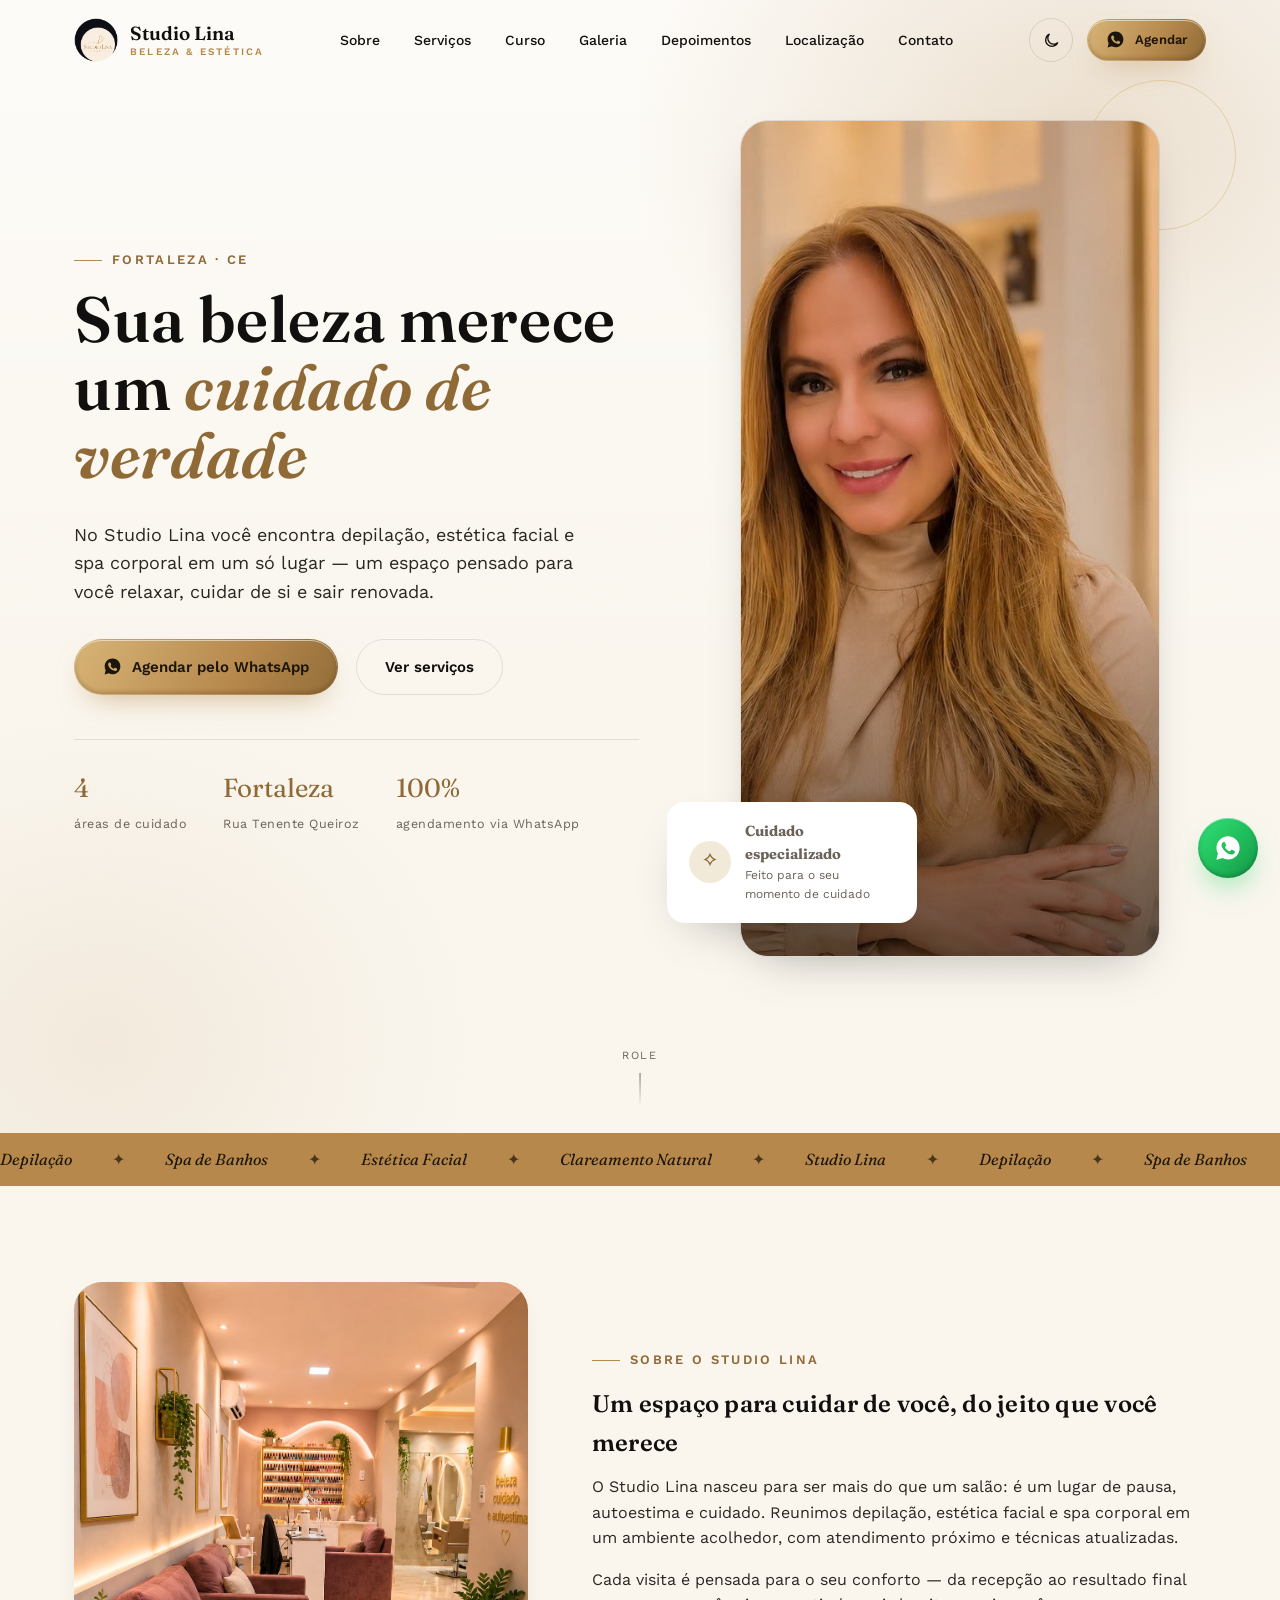
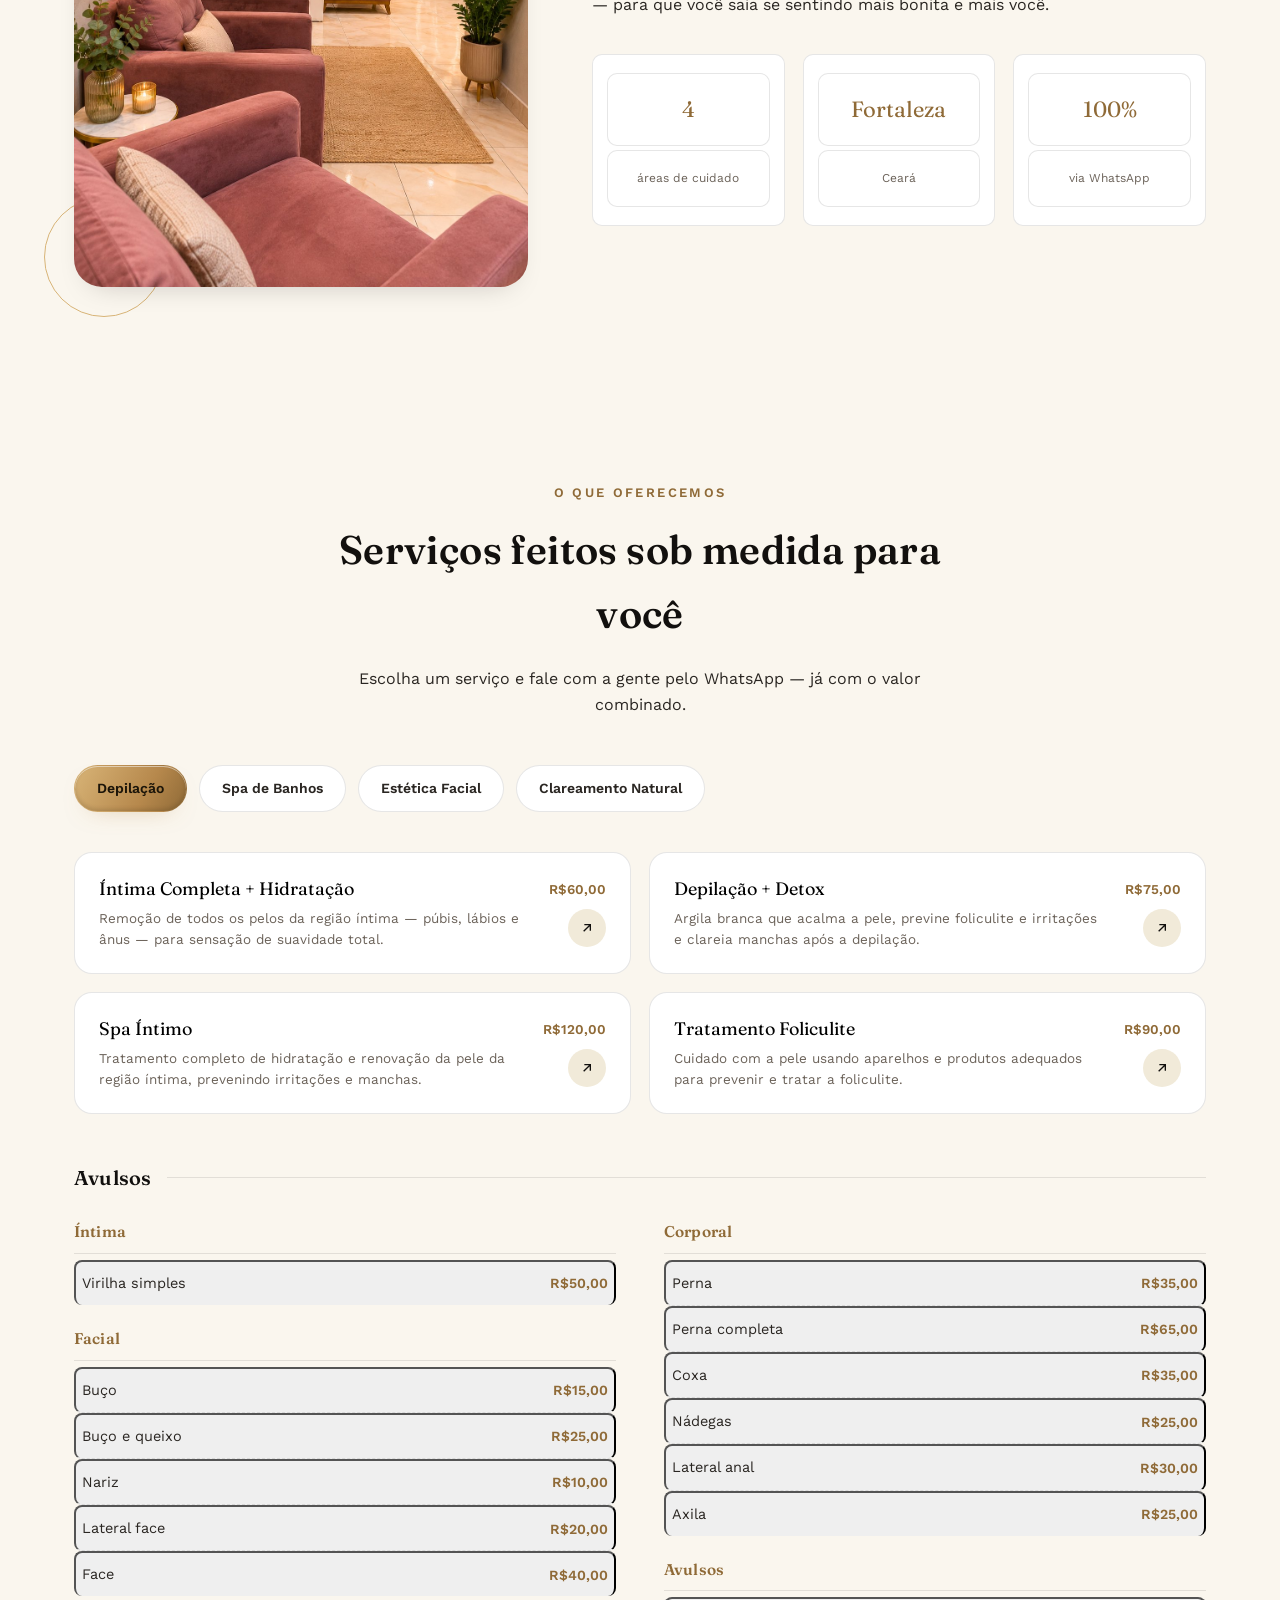
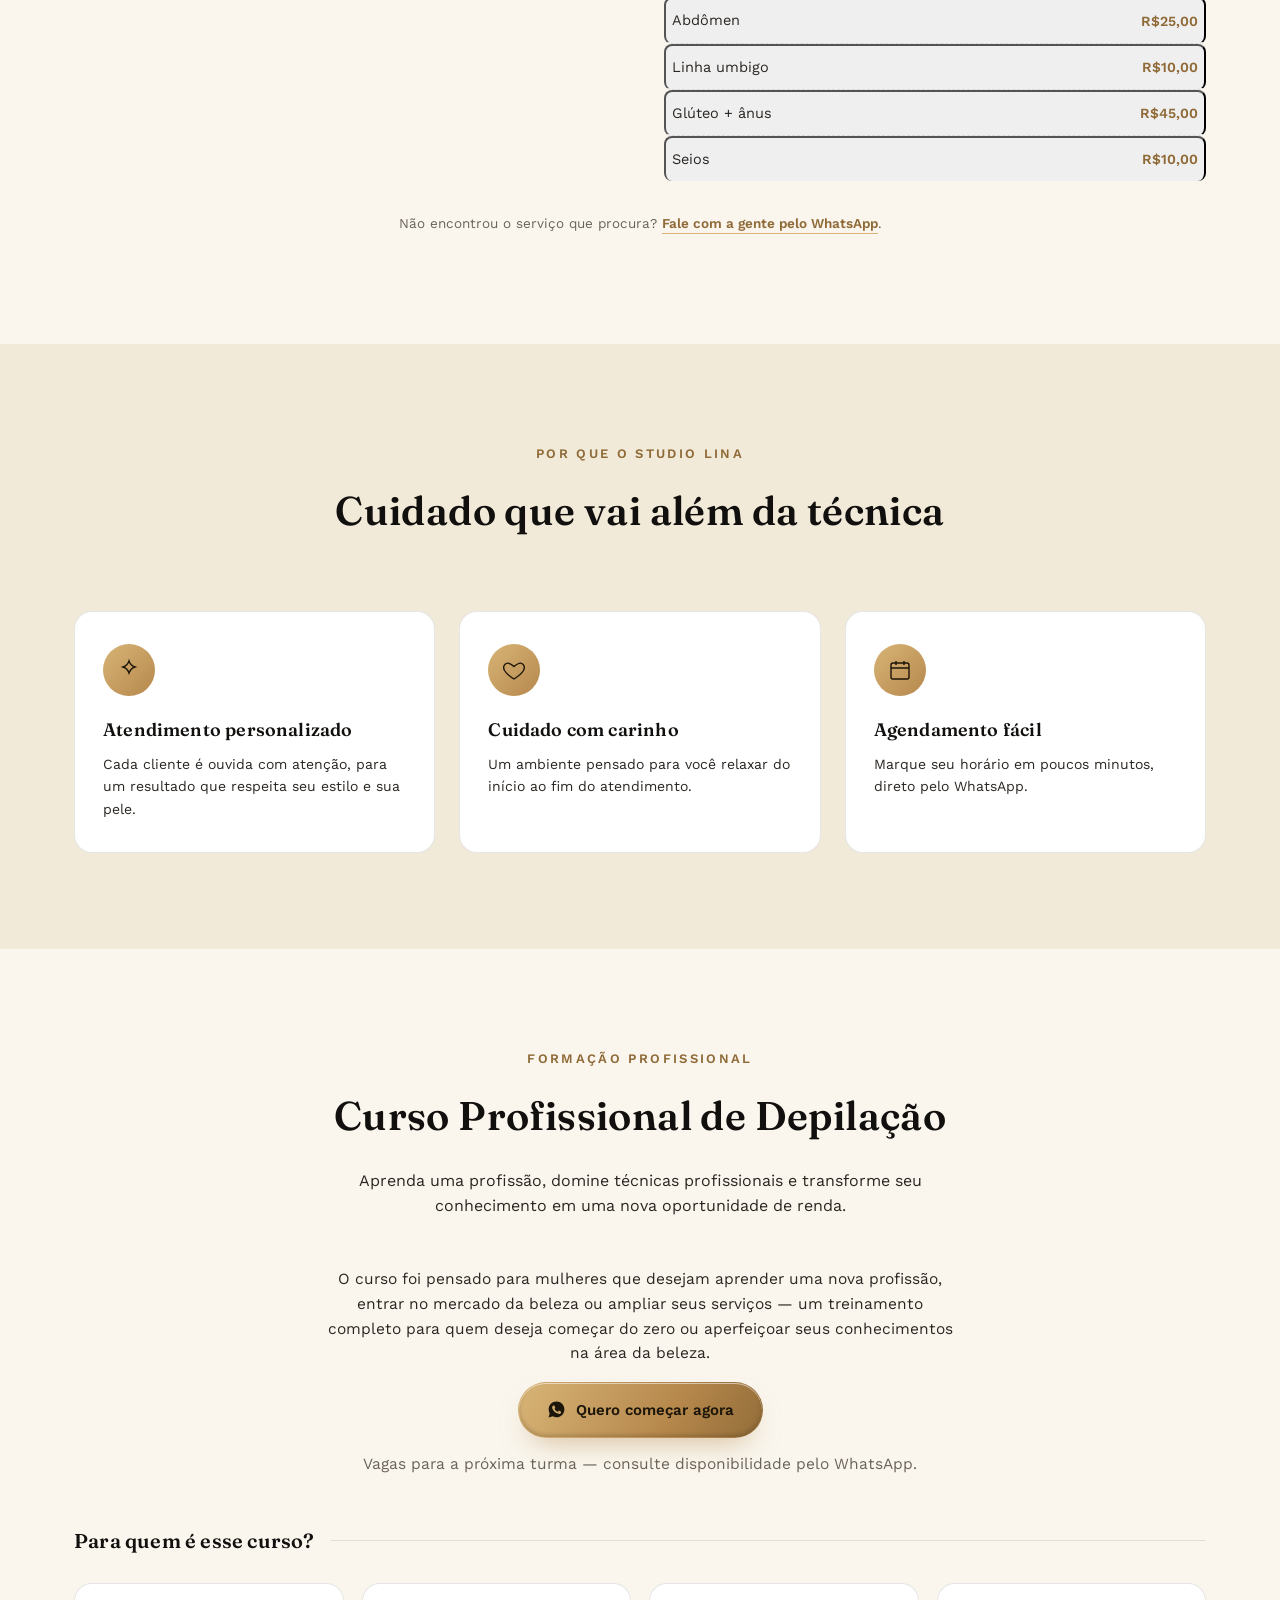
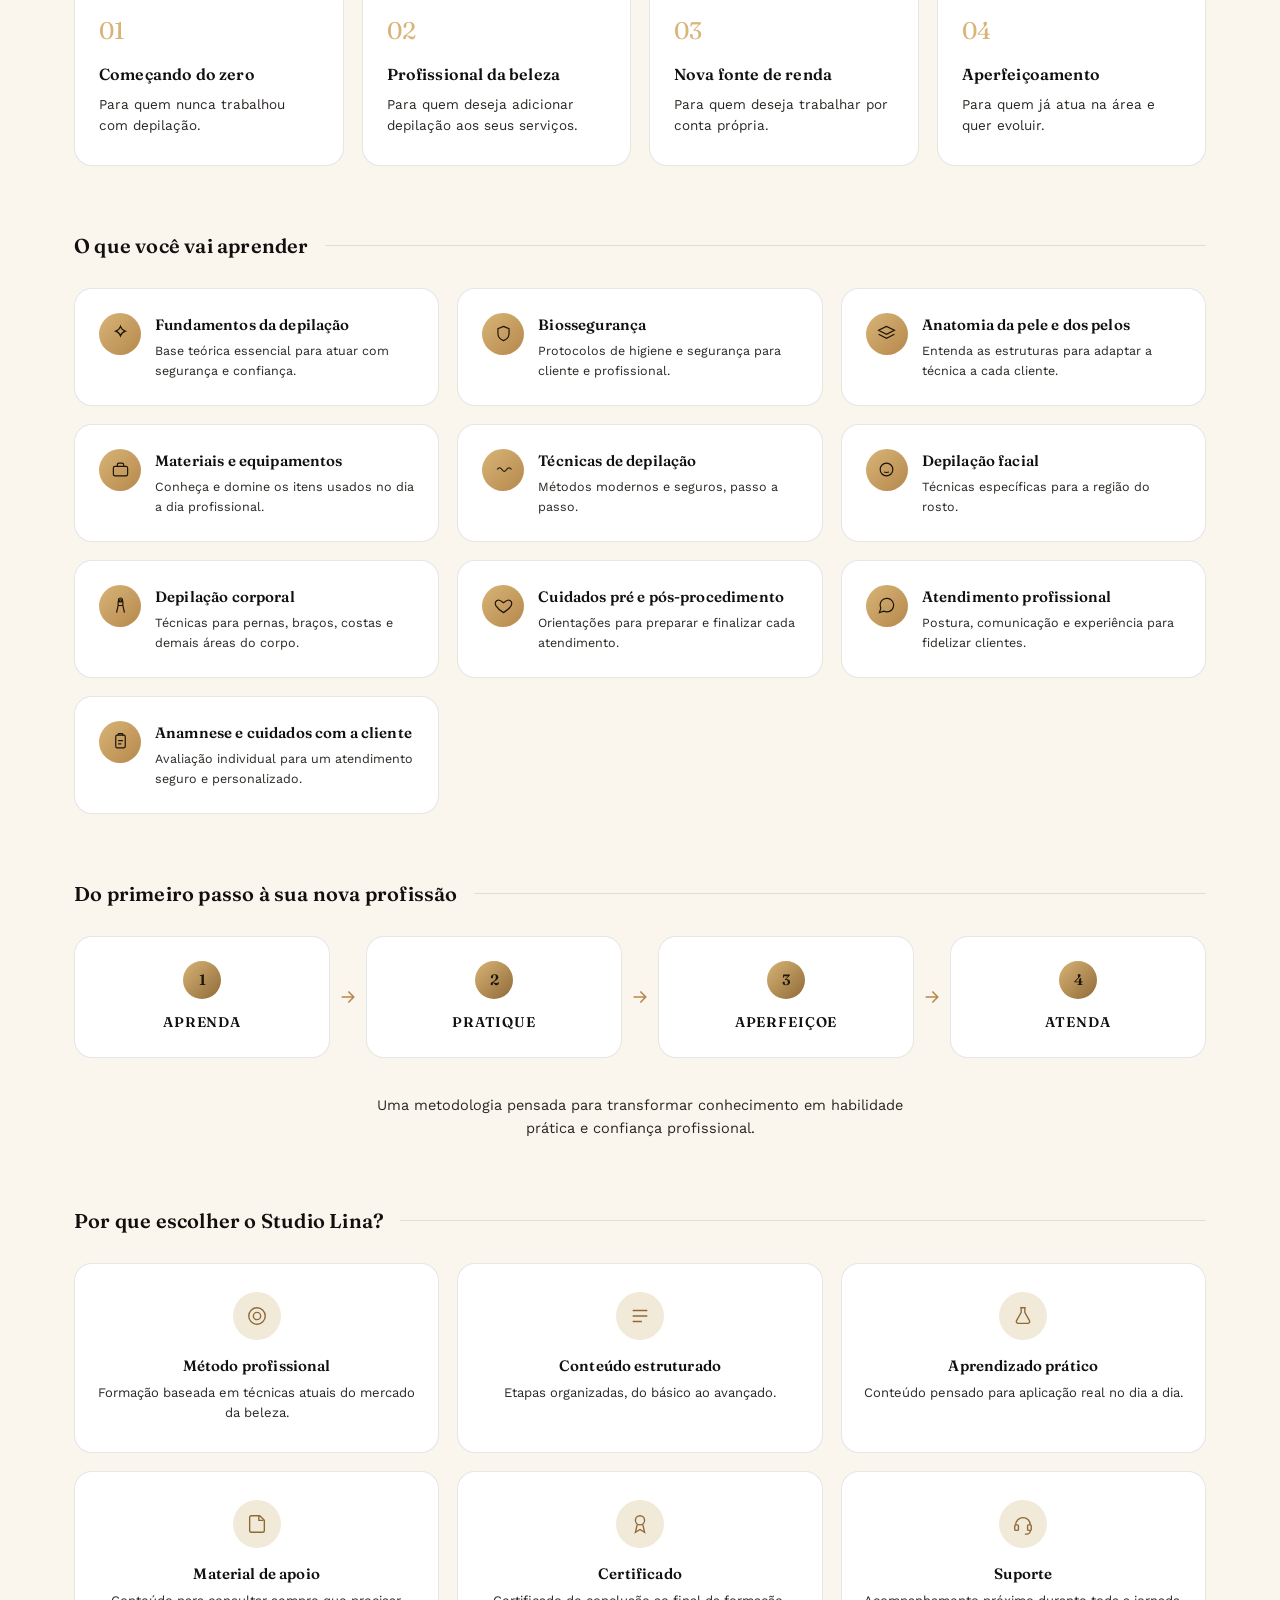
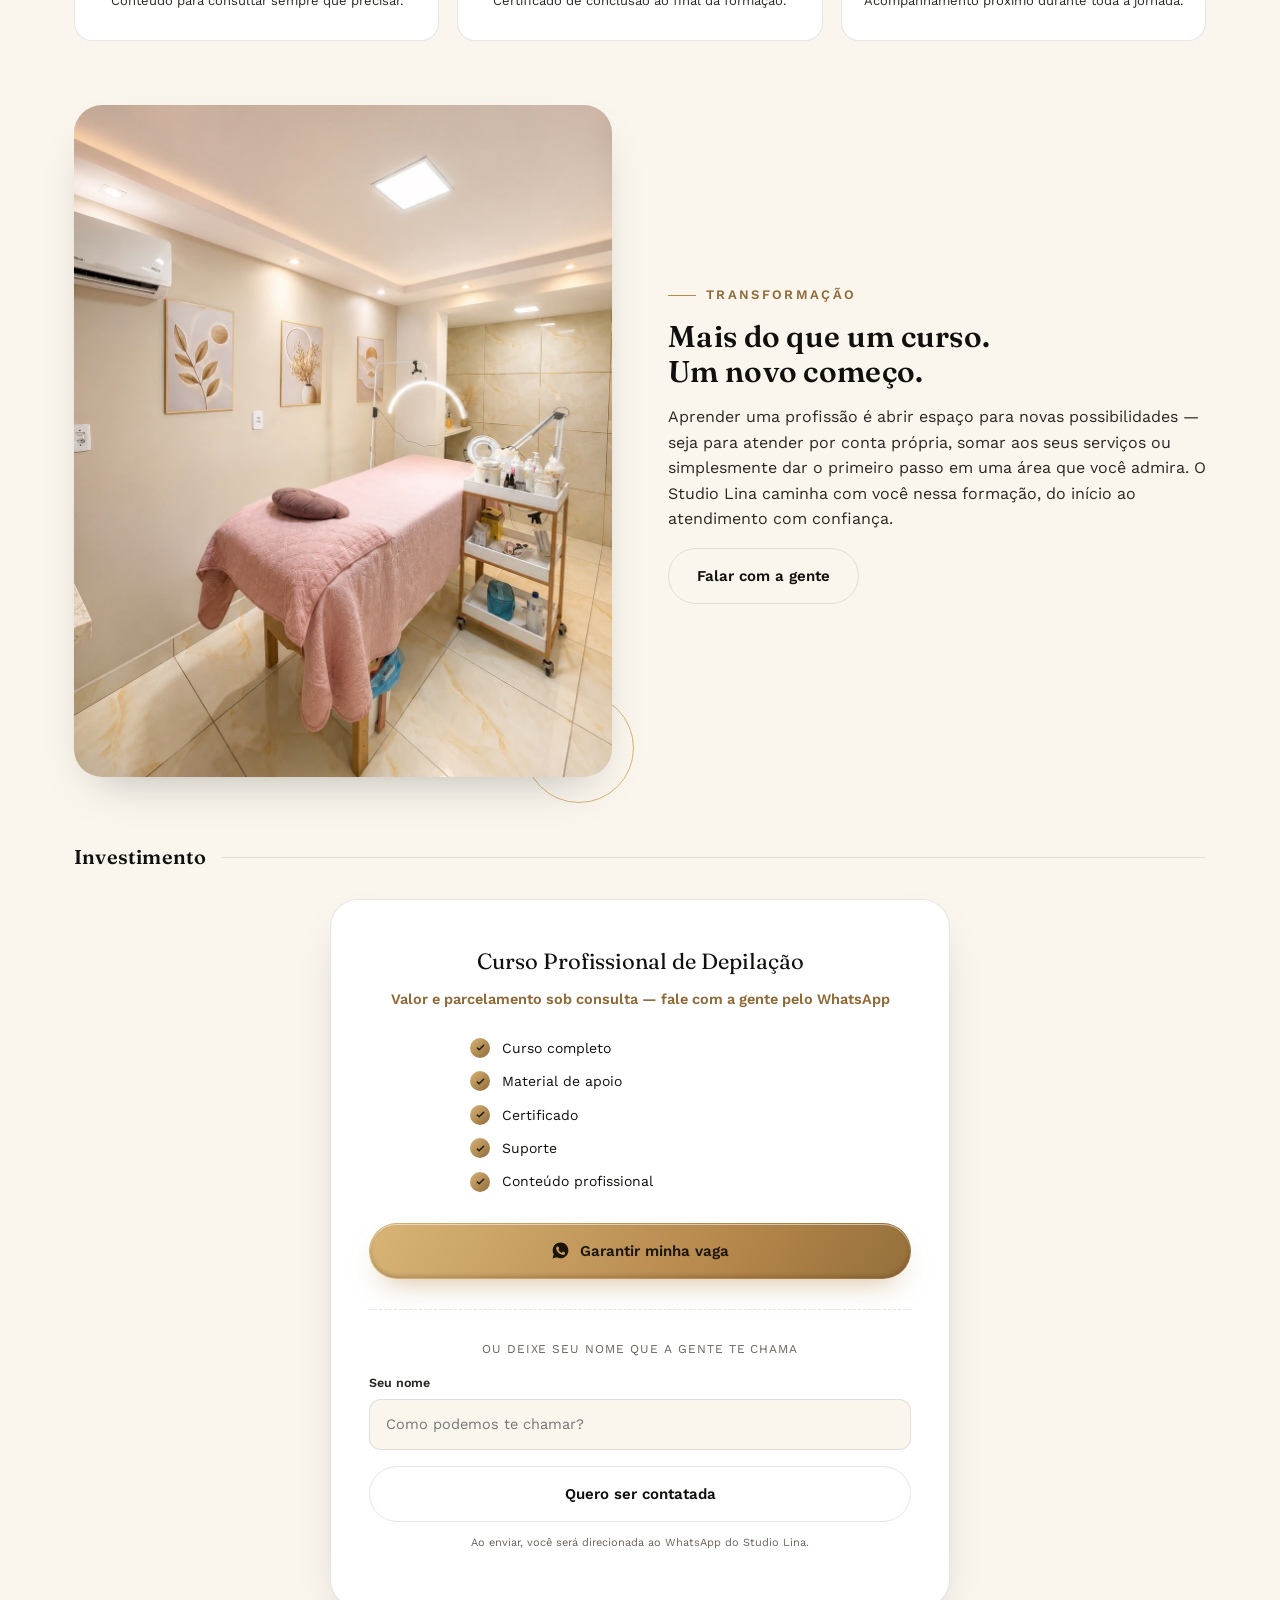
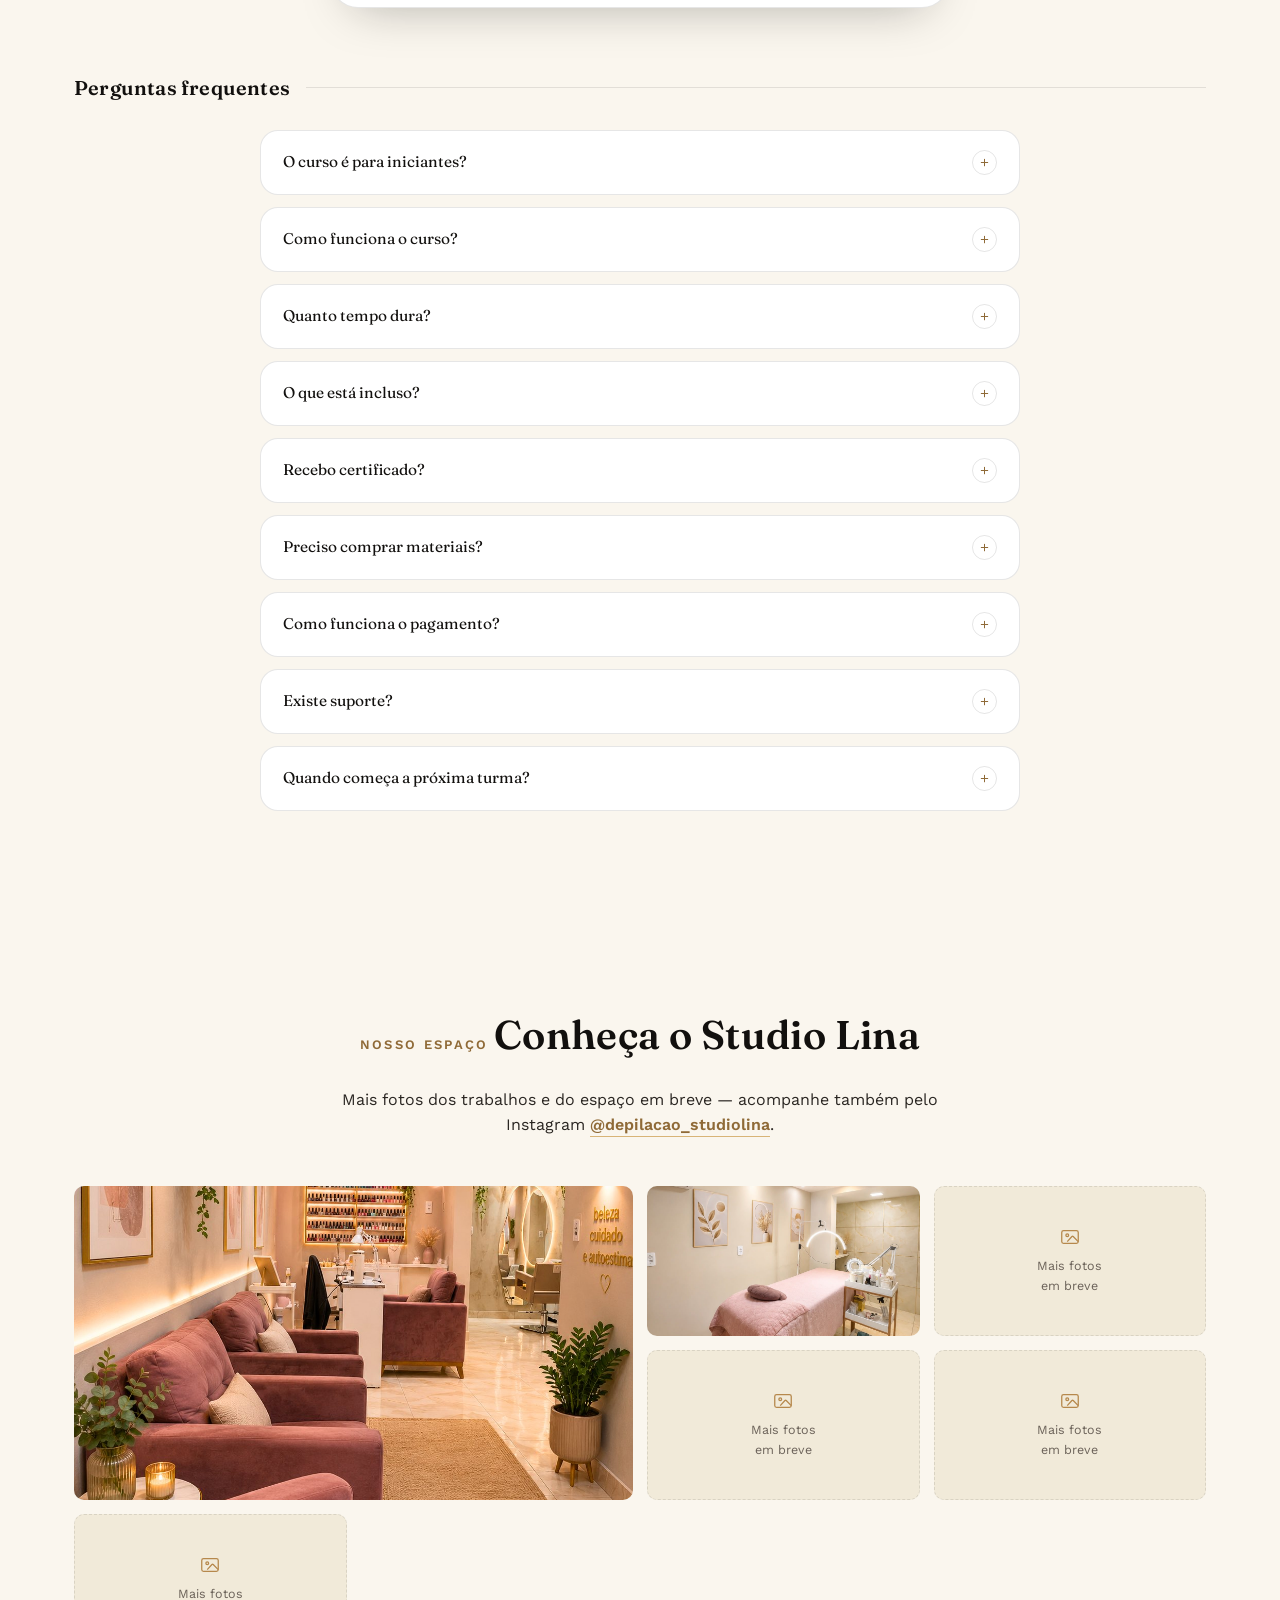
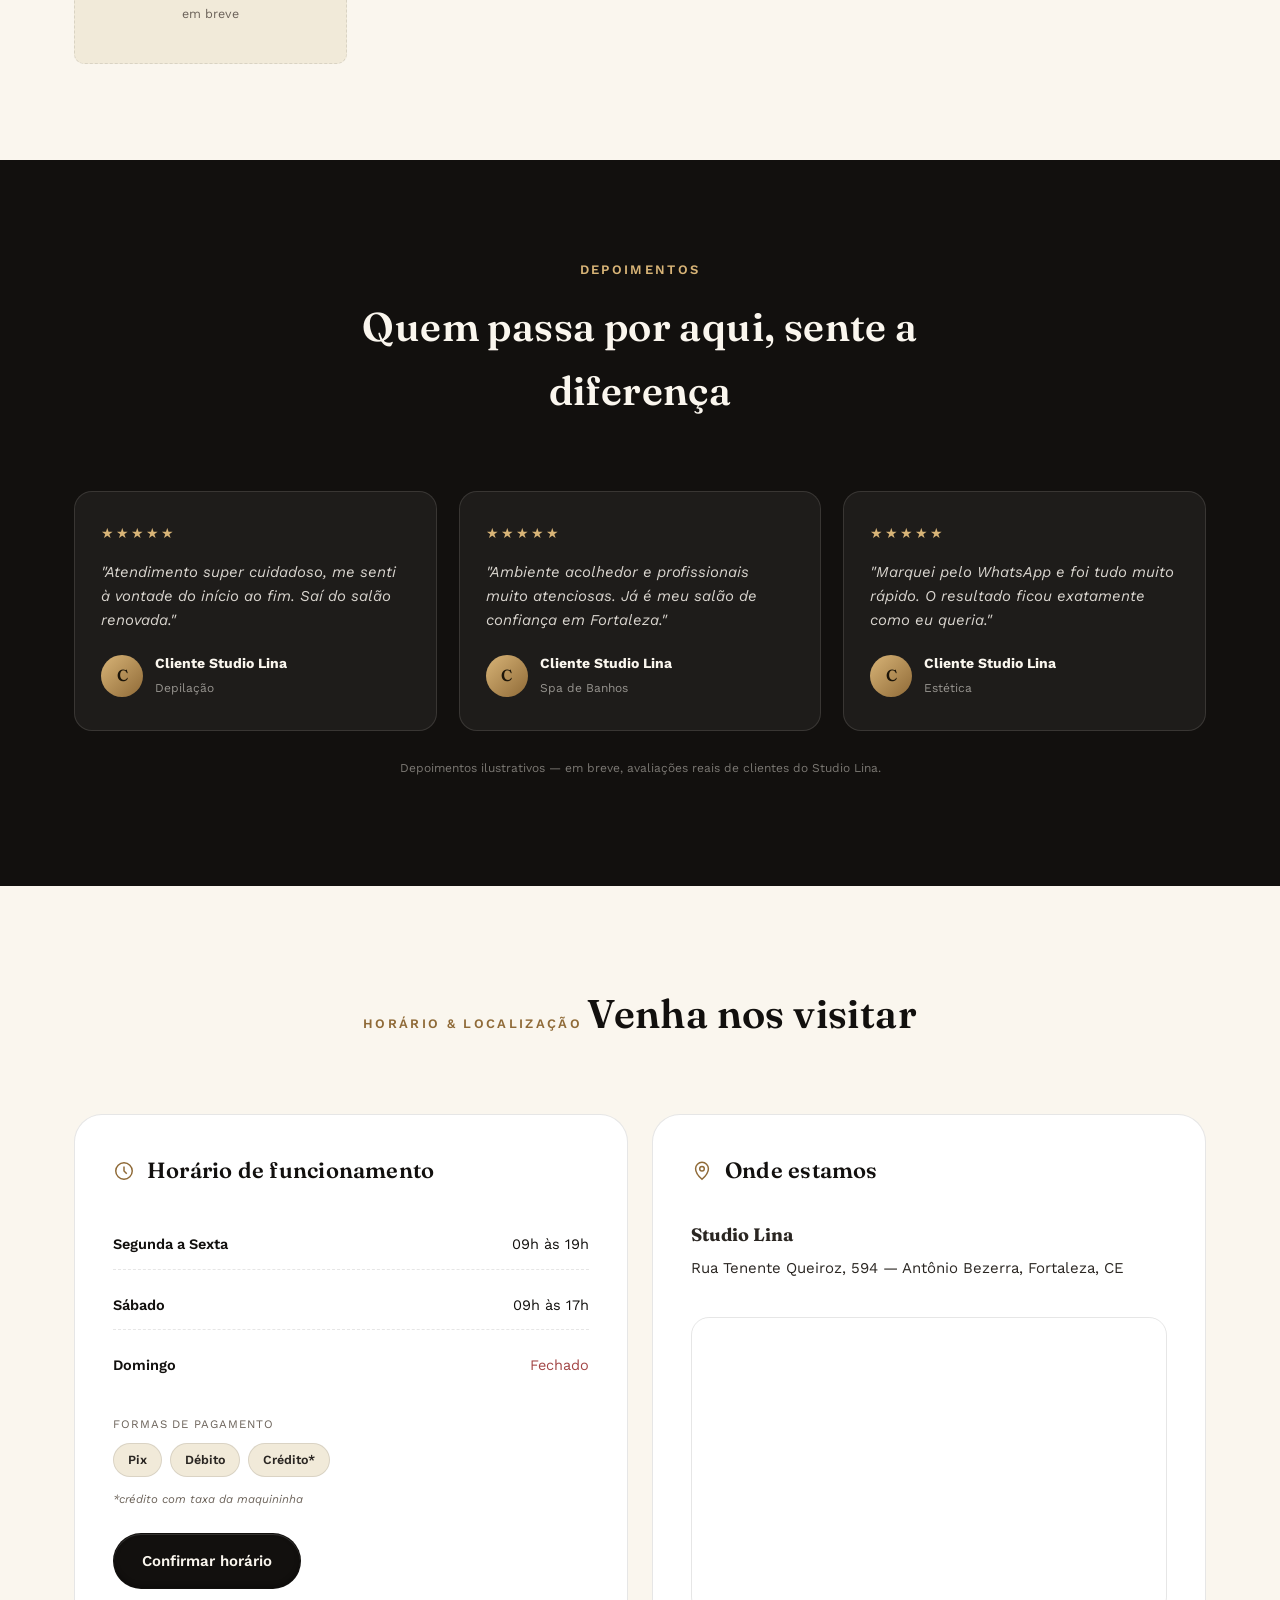
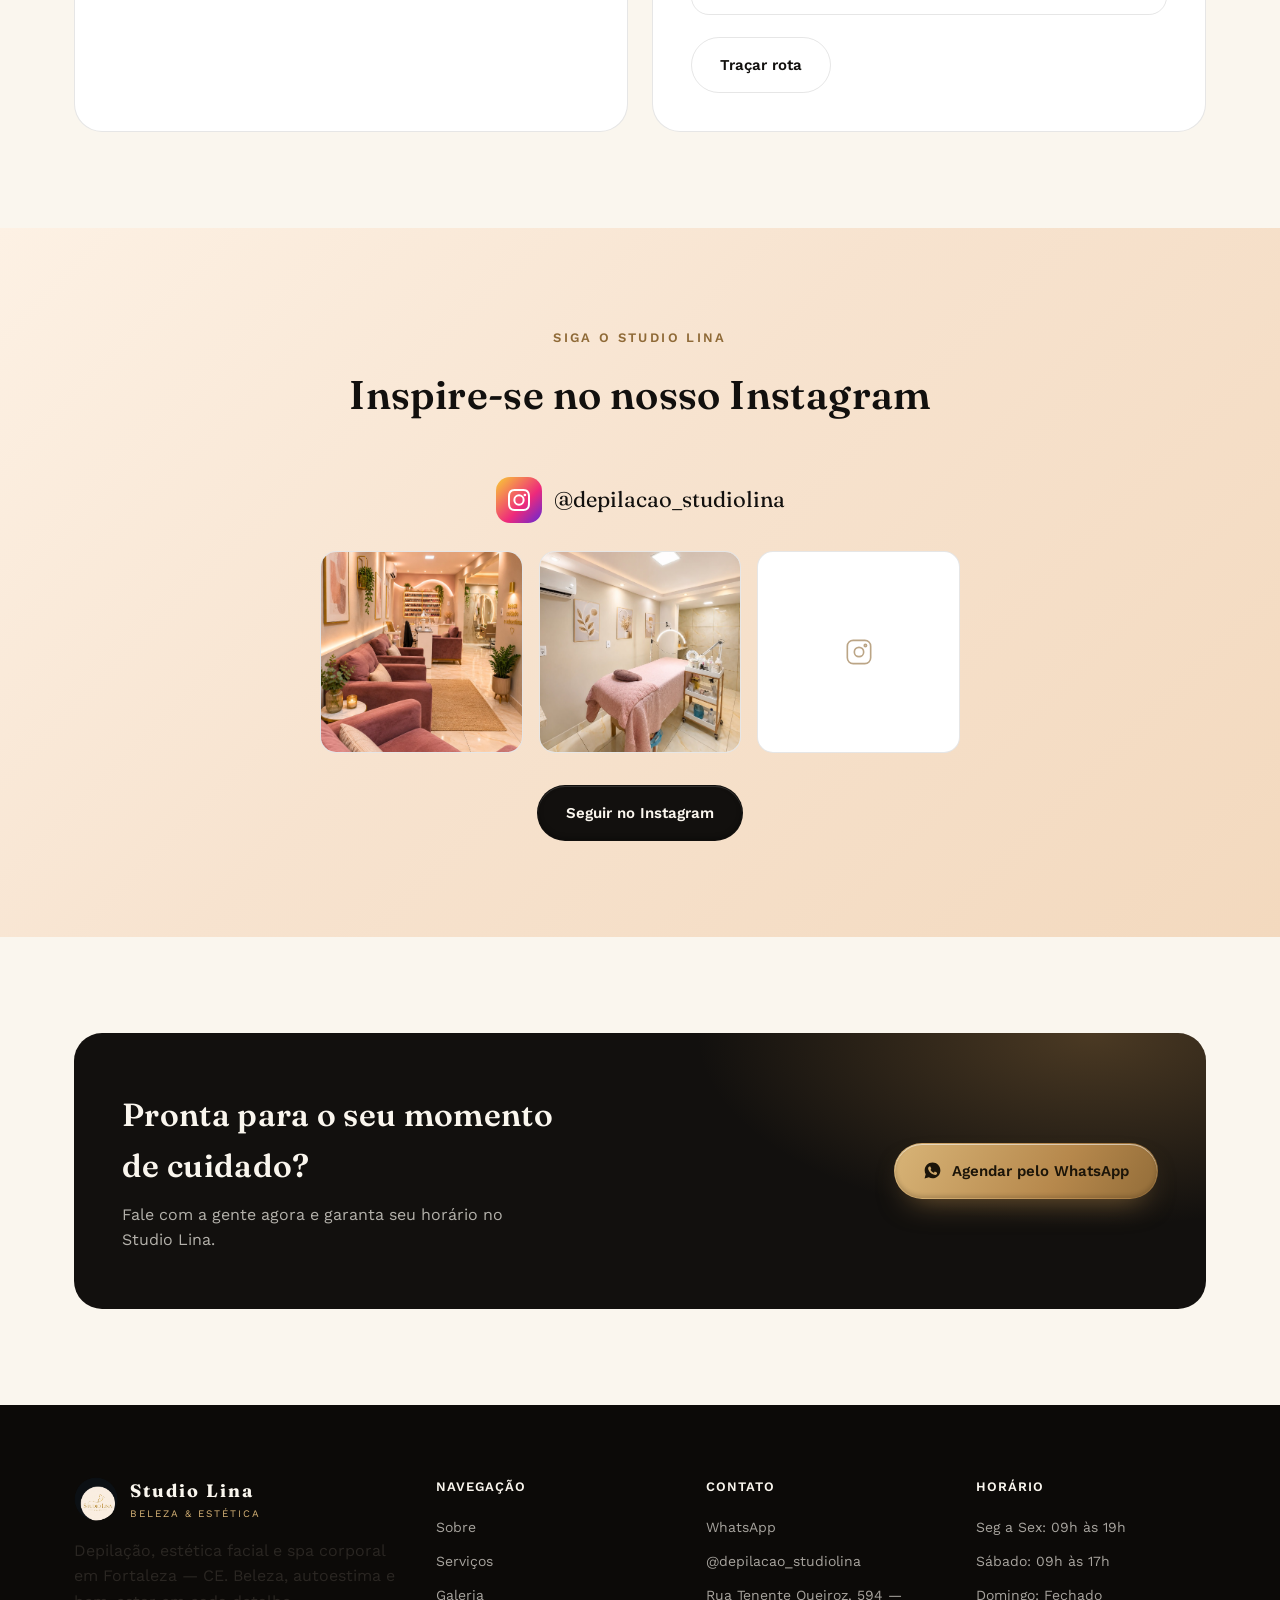
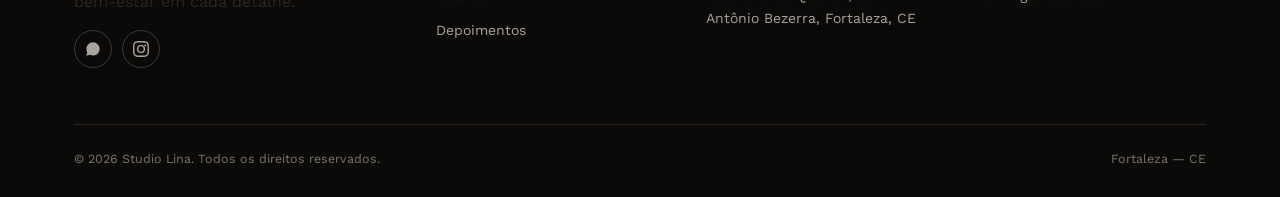
==== index.html @ 287b18d3 "Unifica site e curso em uma unica pagina Remove a pagina separada do curso (curso-depilacao.html, cu" ====
<!DOCTYPE html>
<html lang="pt-BR">
<head>
<meta charset="UTF-8">
<meta name="viewport" content="width=device-width, initial-scale=1.0">
<script>
(function () {
  try {
    var saved = localStorage.getItem("studiolina-theme");
    var wantsDark = saved ? saved === "dark" : window.matchMedia("(prefers-color-scheme: dark)").matches;
    if (wantsDark) document.documentElement.setAttribute("data-theme", "dark");
  } catch (e) {}
})();
</script>
<title>Studio Lina | Salão de Beleza, Depilação e Estética em Fortaleza</title>
<meta name="description" content="Studio Lina: depilação, estética facial e spa corporal em Fortaleza-CE. Ambiente acolhedor, atendimento personalizado e agendamento fácil pelo WhatsApp.">
<meta name="keywords" content="salão de beleza Fortaleza, depilação Fortaleza, spa corporal Fortaleza, estética facial, design de sobrancelhas, Studio Lina">
<meta name="author" content="Studio Lina">
<meta name="robots" content="index, follow">
<link rel="canonical" href="https://www.studiolina.com.br/">

<!-- Open Graph -->
<meta property="og:type" content="business.business">
<meta property="og:title" content="Studio Lina | Salão de Beleza, Depilação e Estética em Fortaleza">
<meta property="og:description" content="Depilação, estética facial e spa corporal em um espaço pensado para o seu bem-estar. Agende pelo WhatsApp.">
<meta property="og:image" content="https://www.studiolina.com.br/assets/img/curso-hero.jpg">
<meta property="og:url" content="https://www.studiolina.com.br/">
<meta property="og:site_name" content="Studio Lina">
<meta property="og:locale" content="pt_BR">

<!-- Twitter Card -->
<meta name="twitter:card" content="summary_large_image">
<meta name="twitter:title" content="Studio Lina | Salão de Beleza em Fortaleza">
<meta name="twitter:description" content="Depilação, estética facial e spa corporal em Fortaleza-CE. Agende pelo WhatsApp.">
<meta name="twitter:image" content="https://www.studiolina.com.br/assets/img/curso-hero.jpg">

<link rel="icon" href="assets/img/logo.png" type="image/png">
<link rel="apple-touch-icon" href="assets/img/logo.png">

<link rel="preconnect" href="https://fonts.googleapis.com">
<link rel="preconnect" href="https://fonts.gstatic.com" crossorigin>
<link href="https://fonts.googleapis.com/css2?family=Fraunces:ital,opsz,wght@0,9..144,300;0,9..144,400;0,9..144,500;0,9..144,600;1,9..144,400;1,9..144,500&family=Work+Sans:wght@300;400;500;600&display=swap" rel="stylesheet">
<link rel="stylesheet" href="assets/css/style.css">

<!-- Schema.org: BeautySalon (LocalBusiness) -->
<script type="application/ld+json">
{
  "@context": "https://schema.org",
  "@type": "BeautySalon",
  "name": "Studio Lina",
  "image": "https://www.studiolina.com.br/assets/img/curso-hero.jpg",
  "logo": "https://www.studiolina.com.br/assets/img/logo.png",
  "url": "https://www.studiolina.com.br/",
  "telephone": "+5585998048023",
  "priceRange": "$$",
  "address": {
    "@type": "PostalAddress",
    "streetAddress": "Rua Tenente Queiroz, 594 - Antônio Bezerra",
    "addressLocality": "Fortaleza",
    "addressRegion": "CE",
    "addressCountry": "BR"
  },
  "openingHoursSpecification": [
    { "@type": "OpeningHoursSpecification", "dayOfWeek": ["Monday","Tuesday","Wednesday","Thursday","Friday"], "opens": "09:00", "closes": "19:00" },
    { "@type": "OpeningHoursSpecification", "dayOfWeek": "Saturday", "opens": "09:00", "closes": "17:00" }
  ],
  "sameAs": [
    "https://www.instagram.com/depilacao_studiolina/"
  ],
  "makesOffer": [
    { "@type": "Offer", "itemOffered": { "@type": "Service", "name": "Depilação" } },
    { "@type": "Offer", "itemOffered": { "@type": "Service", "name": "Spa de Banhos" } },
    { "@type": "Offer", "itemOffered": { "@type": "Service", "name": "Estética Facial" } },
    { "@type": "Offer", "itemOffered": { "@type": "Service", "name": "Clareamento Natural" } }
  ]
}
</script>

<!-- Schema.org: Course -->
<script type="application/ld+json">
{
  "@context": "https://schema.org",
  "@type": "Course",
  "name": "Curso Profissional de Depilação",
  "description": "Treinamento completo para quem deseja começar do zero ou aperfeiçoar seus conhecimentos em depilação profissional: fundamentos, biossegurança, técnicas faciais e corporais, atendimento e anamnese.",
  "provider": {
    "@type": "Organization",
    "name": "Studio Lina",
    "sameAs": "https://www.studiolina.com.br/",
    "url": "https://www.studiolina.com.br/"
  }
}
</script>

<!--
  Google Tag Manager — descomente e informe o seu GTM-XXXXXXX para ativar.
  <script>(function(w,d,s,l,i){w[l]=w[l]||[];w[l].push({'gtm.start':new Date().getTime(),event:'gtm.js'});var f=d.getElementsByTagName(s)[0],j=d.createElement(s),dl=l!='dataLayer'?'&l='+l:'';j.async=true;j.src='https://www.googletagmanager.com/gtm.js?id='+i+dl;f.parentNode.insertBefore(j,f);})(window,document,'script','dataLayer','GTM-XXXXXXX');</script>
-->
<!--
  Meta Pixel — descomente e informe o seu PIXEL_ID para ativar.
  <script>
  !function(f,b,e,v,n,t,s){if(f.fbq)return;n=f.fbq=function(){n.callMethod?n.callMethod.apply(n,arguments):n.queue.push(arguments)};if(!f._fbq)f._fbq=n;n.push=n;n.loaded=!0;n.version='2.0';n.queue=[];t=b.createElement(e);t.async=!0;t.src=v;s=b.getElementsByTagName(e)[0];s.parentNode.insertBefore(t,s)}(window,document,'script','https://connect.facebook.net/en_US/fbevents.js');fbq('init','PIXEL_ID');fbq('track','PageView');
  </script>
-->
</head>
<body>
<a href="#conteudo" class="skip-link">Pular para o conteúdo</a>

<!-- ============ HEADER ============ -->
<header class="site-header" id="siteHeader">
  <div class="wrap nav">
    <a href="#top" class="brand">
      <img src="assets/img/logo.png" alt="Logotipo Studio Lina" width="44" height="44">
      <span class="brand-name">Studio Lina<span>BELEZA &amp; ESTÉTICA</span></span>
    </a>

    <nav class="nav-links" id="navLinks" aria-label="Navegação principal">
      <button class="nav-close" id="navClose" aria-label="Fechar menu">✕</button>
      <a href="#sobre">Sobre</a>
      <a href="#servicos">Serviços</a>
      <a href="#curso">Curso</a>
      <a href="#galeria">Galeria</a>
      <a href="#depoimentos">Depoimentos</a>
      <a href="#localizacao">Localização</a>
      <a href="#contato">Contato</a>
    </nav>

    <div class="nav-cta">
      <button class="theme-toggle" id="themeToggle" type="button" aria-label="Alternar entre modo claro e escuro" aria-pressed="false">
        <svg class="icon-moon" viewBox="0 0 24 24" fill="none" stroke="currentColor" stroke-width="1.6"><path d="M20 14.5A8 8 0 1 1 9.5 4a6.5 6.5 0 0 0 10.5 10.5z"/></svg>
        <svg class="icon-sun" viewBox="0 0 24 24" fill="none" stroke="currentColor" stroke-width="1.6"><circle cx="12" cy="12" r="4"/><path d="M12 2v2M12 20v2M4.9 4.9l1.4 1.4M17.7 17.7l1.4 1.4M2 12h2M20 12h2M4.9 19.1l1.4-1.4M17.7 6.3l1.4-1.4"/></svg>
      </button>
      <a class="btn btn-primary btn-sm btn-primary-desktop wa-cta" href="#" data-wa-message="Olá! Gostaria de agendar um horário no Studio Lina 💛" target="_blank" rel="noopener">
        <svg viewBox="0 0 24 24" fill="currentColor"><path d="M12.04 2C6.58 2 2.13 6.45 2.13 11.91c0 1.75.46 3.39 1.26 4.82L2 22l5.42-1.36c1.39.75 2.98 1.18 4.62 1.18h.01c5.46 0 9.91-4.45 9.91-9.91C21.96 6.45 17.5 2 12.04 2zm5.79 14.14c-.24.68-1.39 1.32-1.92 1.4-.49.08-1.11.11-1.79-.11-.41-.13-.94-.3-1.62-.6-2.85-1.23-4.71-4.1-4.85-4.29-.14-.19-1.16-1.54-1.16-2.94 0-1.4.73-2.09 1-2.38.26-.28.57-.35.76-.35.19 0 .38 0 .55.01.18.01.41-.07.64.49.24.57.81 1.98.88 2.12.07.14.11.31.02.5-.09.19-.14.31-.28.47-.14.16-.29.36-.42.48-.14.14-.28.29-.12.56.16.28.71 1.17 1.53 1.9 1.05.94 1.94 1.23 2.21 1.37.28.14.44.12.6-.07.16-.19.68-.8.87-1.07.18-.28.37-.23.62-.14.26.09 1.63.77 1.91.91.28.14.47.21.53.33.07.12.07.68-.17 1.36z"/></svg>
        Agendar
      </a>
      <button class="nav-toggle" id="navToggle" aria-label="Abrir menu" aria-expanded="false" aria-controls="navLinks">
        <span></span>
      </button>
    </div>
  </div>
</header>
<div class="nav-overlay" id="navOverlay"></div>

<main id="conteudo">
  <div id="top"></div>

  <!-- ============ HERO ============ -->
  <section class="hero">
    <div class="hero-noise"></div>
    <div class="wrap hero-grid">
      <div>
        <div class="eyebrow hero-eyebrow"><span>Fortaleza · CE</span></div>
        <h1 class="blur-reveal">Sua beleza merece um <em>cuidado de verdade</em></h1>
        <p class="lead">No Studio Lina você encontra depilação, estética facial e spa corporal em um só lugar — um espaço pensado para você relaxar, cuidar de si e sair renovada.</p>
        <div class="hero-actions">
          <a class="btn btn-primary wa-cta" href="#" data-wa-message="Olá! Gostaria de agendar um horário no Studio Lina 💛" target="_blank" rel="noopener">
            <svg viewBox="0 0 24 24" fill="currentColor"><path d="M12.04 2C6.58 2 2.13 6.45 2.13 11.91c0 1.75.46 3.39 1.26 4.82L2 22l5.42-1.36c1.39.75 2.98 1.18 4.62 1.18h.01c5.46 0 9.91-4.45 9.91-9.91C21.96 6.45 17.5 2 12.04 2zm5.79 14.14c-.24.68-1.39 1.32-1.92 1.4-.49.08-1.11.11-1.79-.11-.41-.13-.94-.3-1.62-.6-2.85-1.23-4.71-4.1-4.85-4.29-.14-.19-1.16-1.54-1.16-2.94 0-1.4.73-2.09 1-2.38.26-.28.57-.35.76-.35.19 0 .38 0 .55.01.18.01.41-.07.64.49.24.57.81 1.98.88 2.12.07.14.11.31.02.5-.09.19-.14.31-.28.47-.14.16-.29.36-.42.48-.14.14-.28.29-.12.56.16.28.71 1.17 1.53 1.9 1.05.94 1.94 1.23 2.21 1.37.28.14.44.12.6-.07.16-.19.68-.8.87-1.07.18-.28.37-.23.62-.14.26.09 1.63.77 1.91.91.28.14.47.21.53.33.07.12.07.68-.17 1.36z"/></svg>
            Agendar pelo WhatsApp
          </a>
          <a class="btn btn-ghost" href="#servicos">Ver serviços</a>
        </div>
        <div class="hero-stats">
          <div><span class="n">4</span><span class="l">áreas de cuidado</span></div>
          <div><span class="n">Fortaleza</span><span class="l">Rua Tenente Queiroz</span></div>
          <div><span class="n">100%</span><span class="l">agendamento via WhatsApp</span></div>
        </div>
      </div>

      <div class="hero-visual">
        <div class="hero-ring" aria-hidden="true"></div>
        <div class="hero-frame">
          <img src="assets/img/curso-hero.jpg" alt="Especialista do Studio Lina em Fortaleza" width="502" height="1000" loading="eager">
        </div>
        <div class="hero-badge">
          <span class="ico">
            <svg viewBox="0 0 24 24" fill="none" stroke="currentColor" stroke-width="1.4"><path d="M12 3c1 3 3 5 6 6-3 1-5 3-6 6-1-3-3-5-6-6 3-1 5-3 6-6z"/></svg>
          </span>
          <span>
            <strong>Cuidado especializado</strong>
            <span>Feito para o seu momento de cuidado</span>
          </span>
        </div>
      </div>
    </div>

    <div class="hero-scroll" aria-hidden="true"><span>Role</span><span class="line"></span></div>
  </section>

  <div class="strip" aria-hidden="true">
    <div class="strip-track">
      <span>Depilação</span><span>Spa de Banhos</span><span>Estética Facial</span><span>Clareamento Natural</span><span>Studio Lina</span>
      <span>Depilação</span><span>Spa de Banhos</span><span>Estética Facial</span><span>Clareamento Natural</span><span>Studio Lina</span>
    </div>
  </div>

  <!-- ============ SOBRE ============ -->
  <section id="sobre">
    <div class="wrap about-grid">
      <div class="about-media reveal">
        <div class="ring" aria-hidden="true"></div>
        <div class="frame">
          <img src="assets/img/salao-lounge.jpg" alt="Ambiente interno do Studio Lina" width="700" height="930" loading="lazy">
        </div>
      </div>
      <div class="reveal">
        <div class="eyebrow"><span>Sobre o Studio Lina</span></div>
        <h2 class="blur-reveal">Um espaço para cuidar de você, do jeito que você merece</h2>
        <p>O Studio Lina nasceu para ser mais do que um salão: é um lugar de pausa, autoestima e cuidado. Reunimos depilação, estética facial e spa corporal em um ambiente acolhedor, com atendimento próximo e técnicas atualizadas.</p>
        <p>Cada visita é pensada para o seu conforto — da recepção ao resultado final — para que você saia se sentindo mais bonita e mais você.</p>
        <div class="about-stats">
          <div><div class="n">4</div><div class="l">áreas de cuidado</div></div>
          <div><div class="n">Fortaleza</div><div class="l">Ceará</div></div>
          <div><div class="n">100%</div><div class="l">via WhatsApp</div></div>
        </div>
      </div>
    </div>
  </section>

  <!-- ============ SERVIÇOS ============ -->
  <section id="servicos">
    <div class="wrap">
      <div class="section-head center">
        <div class="eyebrow"><span>O que oferecemos</span></div>
        <h2 class="blur-reveal">Serviços feitos sob medida para você</h2>
        <p>Escolha um serviço e fale com a gente pelo WhatsApp — já com o valor combinado.</p>
      </div>

      <div class="services-tabs" role="tablist" aria-label="Categorias de serviço">
        <button class="tab-btn active" type="button" data-tab="depilacao">Depilação</button>
        <button class="tab-btn" type="button" data-tab="spa">Spa de Banhos</button>
        <button class="tab-btn" type="button" data-tab="estetica">Estética Facial</button>
        <button class="tab-btn" type="button" data-tab="clareamento">Clareamento Natural</button>
      </div>

      <!-- Depilação -->
      <div class="service-panel active" id="panel-depilacao">
        <div class="service-grid">
          <button class="service-card wa-cta" type="button" data-service="Depilação íntima Completa + Hidratação (R$60,00)">
            <span class="info"><span class="name">Íntima Completa + Hidratação</span><p class="desc">Remoção de todos os pelos da região íntima — púbis, lábios e ânus — para sensação de suavidade total.</p></span>
            <span class="meta"><span class="price">R$60,00</span><span class="go"><svg viewBox="0 0 24 24" fill="none" stroke="currentColor" stroke-width="2"><path d="M7 17 17 7M8 7h9v9"/></svg></span></span>
          </button>
          <button class="service-card wa-cta" type="button" data-service="Depilação + Detox (R$75,00)">
            <span class="info"><span class="name">Depilação + Detox</span><p class="desc">Argila branca que acalma a pele, previne foliculite e irritações e clareia manchas após a depilação.</p></span>
            <span class="meta"><span class="price">R$75,00</span><span class="go"><svg viewBox="0 0 24 24" fill="none" stroke="currentColor" stroke-width="2"><path d="M7 17 17 7M8 7h9v9"/></svg></span></span>
          </button>
          <button class="service-card wa-cta" type="button" data-service="Spa íntimo (R$120,00)">
            <span class="info"><span class="name">Spa Íntimo</span><p class="desc">Tratamento completo de hidratação e renovação da pele da região íntima, prevenindo irritações e manchas.</p></span>
            <span class="meta"><span class="price">R$120,00</span><span class="go"><svg viewBox="0 0 24 24" fill="none" stroke="currentColor" stroke-width="2"><path d="M7 17 17 7M8 7h9v9"/></svg></span></span>
          </button>
          <button class="service-card wa-cta" type="button" data-service="Tratamento Foliculite (R$90,00)">
            <span class="info"><span class="name">Tratamento Foliculite</span><p class="desc">Cuidado com a pele usando aparelhos e produtos adequados para prevenir e tratar a foliculite.</p></span>
            <span class="meta"><span class="price">R$90,00</span><span class="go"><svg viewBox="0 0 24 24" fill="none" stroke="currentColor" stroke-width="2"><path d="M7 17 17 7M8 7h9v9"/></svg></span></span>
          </button>
        </div>

        <h3 class="services-subhead">Avulsos</h3>
        <div class="price-list">
          <div class="price-list-group">
            <h4 class="price-list-title">Íntima</h4>
            <button class="price-row wa-cta" type="button" data-service="Depilação — Virilha simples (R$50,00)"><span class="name">Virilha simples</span><span class="price">R$50,00</span></button>
          </div>
          <div class="price-list-group">
            <h4 class="price-list-title">Facial</h4>
            <button class="price-row wa-cta" type="button" data-service="Depilação — Buço (R$15,00)"><span class="name">Buço</span><span class="price">R$15,00</span></button>
            <button class="price-row wa-cta" type="button" data-service="Depilação — Buço e queixo (R$25,00)"><span class="name">Buço e queixo</span><span class="price">R$25,00</span></button>
            <button class="price-row wa-cta" type="button" data-service="Depilação — Nariz (R$10,00)"><span class="name">Nariz</span><span class="price">R$10,00</span></button>
            <button class="price-row wa-cta" type="button" data-service="Depilação — Lateral face (R$20,00)"><span class="name">Lateral face</span><span class="price">R$20,00</span></button>
            <button class="price-row wa-cta" type="button" data-service="Depilação — Face (R$40,00)"><span class="name">Face</span><span class="price">R$40,00</span></button>
          </div>
          <div class="price-list-group">
            <h4 class="price-list-title">Corporal</h4>
            <button class="price-row wa-cta" type="button" data-service="Depilação — Perna (R$35,00)"><span class="name">Perna</span><span class="price">R$35,00</span></button>
            <button class="price-row wa-cta" type="button" data-service="Depilação — Perna completa (R$65,00)"><span class="name">Perna completa</span><span class="price">R$65,00</span></button>
            <button class="price-row wa-cta" type="button" data-service="Depilação — Coxa (R$35,00)"><span class="name">Coxa</span><span class="price">R$35,00</span></button>
            <button class="price-row wa-cta" type="button" data-service="Depilação — Nádegas (R$25,00)"><span class="name">Nádegas</span><span class="price">R$25,00</span></button>
            <button class="price-row wa-cta" type="button" data-service="Depilação — Lateral anal (R$30,00)"><span class="name">Lateral anal</span><span class="price">R$30,00</span></button>
            <button class="price-row wa-cta" type="button" data-service="Depilação — Axila (R$25,00)"><span class="name">Axila</span><span class="price">R$25,00</span></button>
          </div>
          <div class="price-list-group">
            <h4 class="price-list-title">Avulsos</h4>
            <button class="price-row wa-cta" type="button" data-service="Depilação — Abdômen (R$25,00)"><span class="name">Abdômen</span><span class="price">R$25,00</span></button>
            <button class="price-row wa-cta" type="button" data-service="Depilação — Linha umbigo (R$10,00)"><span class="name">Linha umbigo</span><span class="price">R$10,00</span></button>
            <button class="price-row wa-cta" type="button" data-service="Depilação — Glúteo + ânus (R$45,00)"><span class="name">Glúteo + ânus</span><span class="price">R$45,00</span></button>
            <button class="price-row wa-cta" type="button" data-service="Depilação — Seios (R$10,00)"><span class="name">Seios</span><span class="price">R$10,00</span></button>
          </div>
        </div>
      </div>

      <!-- Spa de Banhos -->
      <div class="service-panel" id="panel-spa">
        <div class="service-grid">
          <button class="service-card wa-cta" type="button" data-service="Banho de Lua Expresso (R$70,00)">
            <span class="info"><span class="name">Banho de Lua Expresso</span><p class="desc">Banho rápido de autocuidado: selante corporal, descoloração e clareamento dos pelos e da pele, espuma de banho e hidratante iluminador.</p></span>
            <span class="meta"><span class="price">R$70,00</span><span class="go"><svg viewBox="0 0 24 24" fill="none" stroke="currentColor" stroke-width="2"><path d="M7 17 17 7M8 7h9v9"/></svg></span></span>
          </button>
          <button class="service-card wa-cta" type="button" data-service="Spa Corporal Clareador (R$100,00)">
            <span class="info"><span class="name">Spa Corporal Clareador</span><p class="desc">Banho relaxante que clareia e mantém a pele iluminada: selador corporal, sais de banho, esfoliação e óleos essenciais.</p></span>
            <span class="meta"><span class="price">R$100,00</span><span class="go"><svg viewBox="0 0 24 24" fill="none" stroke="currentColor" stroke-width="2"><path d="M7 17 17 7M8 7h9v9"/></svg></span></span>
          </button>
          <button class="service-card wa-cta" type="button" data-service="Spa Corporal Gestante (R$110,00)">
            <span class="info"><span class="name">Spa Corporal Gestante</span><p class="desc">Banho de autocuidado pensado para gestantes: descoloração sem amônia, camomila, esfoliação, óleo e hidratante.</p></span>
            <span class="meta"><span class="price">R$110,00</span><span class="go"><svg viewBox="0 0 24 24" fill="none" stroke="currentColor" stroke-width="2"><path d="M7 17 17 7M8 7h9v9"/></svg></span></span>
          </button>
        </div>
      </div>

      <!-- Estética Facial -->
      <div class="service-panel" id="panel-estetica">
        <div class="service-grid">
          <button class="service-card wa-cta" type="button" data-service="Limpeza de pele (R$100,00)">
            <span class="info"><span class="name">Limpeza de pele</span><p class="desc">Remove impurezas e oleosidade em profundidade: higienização, esfoliação, extração e máscara calmante com protetor solar.</p></span>
            <span class="meta"><span class="price">R$100,00</span><span class="go"><svg viewBox="0 0 24 24" fill="none" stroke="currentColor" stroke-width="2"><path d="M7 17 17 7M8 7h9v9"/></svg></span></span>
          </button>
          <button class="service-card wa-cta" type="button" data-service="Limpeza de pele + vitC (R$129,00)">
            <span class="info"><span class="name">Limpeza de pele + vitC</span><p class="desc">Limpeza facial com vitamina C, unindo benefícios antioxidantes e clareadores.</p></span>
            <span class="meta"><span class="price">R$129,00</span><span class="go"><svg viewBox="0 0 24 24" fill="none" stroke="currentColor" stroke-width="2"><path d="M7 17 17 7M8 7h9v9"/></svg></span></span>
          </button>
          <button class="service-card wa-cta" type="button" data-service="Hidratação Facial (R$60,00)">
            <span class="info"><span class="name">Hidratação Facial</span><p class="desc">Repõe água e nutrientes na pele do rosto, deixando-a saudável, macia, luminosa e com mais elasticidade.</p></span>
            <span class="meta"><span class="price">R$60,00</span><span class="go"><svg viewBox="0 0 24 24" fill="none" stroke="currentColor" stroke-width="2"><path d="M7 17 17 7M8 7h9v9"/></svg></span></span>
          </button>
          <button class="service-card wa-cta" type="button" data-service="Microagulhamento (R$150,00)">
            <span class="info"><span class="name">Microagulhamento</span><p class="desc">Microperfurações que estimulam colágeno e elastina — trata cicatrizes de acne, estrias, rugas, manchas e flacidez.</p></span>
            <span class="meta"><span class="price">R$150,00</span><span class="go"><svg viewBox="0 0 24 24" fill="none" stroke="currentColor" stroke-width="2"><path d="M7 17 17 7M8 7h9v9"/></svg></span></span>
          </button>
        </div>
      </div>

      <!-- Clareamento Natural -->
      <div class="service-panel" id="panel-clareamento">
        <div class="package-grid">
          <div class="package-card">
            <div class="package-head"><span class="package-icon">🌸</span><h4>Axilas</h4></div>
            <div class="package-tiers">
              <button class="tier wa-cta" type="button" data-service="Clareamento Natural — Axilas, 1 sessão (R$45,00)">1 sessão<strong>R$45</strong></button>
              <button class="tier wa-cta" type="button" data-service="Clareamento Natural — Axilas, 3 sessões (R$120,00)">3 sessões<strong>R$120</strong></button>
              <button class="tier wa-cta" type="button" data-service="Clareamento Natural — Axilas, 5 sessões (R$190,00)">5 sessões<strong>R$190</strong></button>
            </div>
          </div>
          <div class="package-card">
            <div class="package-head"><span class="package-icon">💎</span><h4>Virilha Gold</h4></div>
            <div class="package-tiers">
              <button class="tier wa-cta" type="button" data-service="Clareamento Natural — Virilha Gold, 1 sessão (R$55,00)">1 sessão<strong>R$55</strong></button>
              <button class="tier wa-cta" type="button" data-service="Clareamento Natural — Virilha Gold, 3 sessões (R$150,00)">3 sessões<strong>R$150</strong></button>
              <button class="tier wa-cta" type="button" data-service="Clareamento Natural — Virilha Gold, 5 sessões (R$230,00)">5 sessões<strong>R$230</strong></button>
            </div>
          </div>
          <div class="package-card">
            <div class="package-head"><span class="package-icon">👑</span><h4>Combo Premium — Axilas + Virilha</h4></div>
            <div class="package-tiers">
              <button class="tier wa-cta" type="button" data-service="Clareamento Natural — Combo Premium (Axilas + Virilha), 1 sessão (R$90,00)">1 sessão<strong>R$90</strong></button>
              <button class="tier wa-cta" type="button" data-service="Clareamento Natural — Combo Premium (Axilas + Virilha), 3 sessões (R$240,00)">3 sessões<strong>R$240</strong></button>
              <button class="tier wa-cta" type="button" data-service="Clareamento Natural — Combo Premium (Axilas + Virilha), 5 sessões (R$380,00)">5 sessões<strong>R$380</strong></button>
            </div>
          </div>
          <div class="package-card">
            <div class="package-head"><span class="package-icon">🌿</span><h4>Tratamento para Foliculite</h4></div>
            <div class="package-tiers">
              <button class="tier wa-cta" type="button" data-service="Clareamento Natural — Tratamento para Foliculite, 1 sessão (R$70,00)">1 sessão<strong>R$70</strong></button>
              <button class="tier wa-cta" type="button" data-service="Clareamento Natural — Tratamento para Foliculite, 3 sessões (R$190,00)">3 sessões<strong>R$190</strong></button>
              <button class="tier wa-cta" type="button" data-service="Clareamento Natural — Tratamento para Foliculite, 5 sessões (R$300,00)">5 sessões<strong>R$300</strong></button>
            </div>
          </div>
        </div>
        <p class="package-note">✨ Cuidados personalizados para uma pele mais uniforme, hidratada e bem cuidada.</p>
      </div>

      <p class="services-note">Não encontrou o serviço que procura? <a class="link-inline wa-cta" href="#" data-wa-message="Olá! Gostaria de saber mais sobre os serviços do Studio Lina.">Fale com a gente pelo WhatsApp</a>.</p>
    </div>
  </section>

  <!-- ============ DIFERENCIAIS ============ -->
  <section class="features">
    <div class="wrap">
      <div class="section-head center">
        <div class="eyebrow"><span>Por que o Studio Lina</span></div>
        <h2 class="blur-reveal">Cuidado que vai além da técnica</h2>
      </div>
      <div class="feature-grid">
        <div class="feature-card reveal">
          <span class="ico"><svg viewBox="0 0 24 24" fill="none" stroke="currentColor" stroke-width="1.4"><path d="M12 3c1 3 3 5 6 6-3 1-5 3-6 6-1-3-3-5-6-6 3-1 5-3 6-6z"/></svg></span>
          <h3>Atendimento personalizado</h3>
          <p>Cada cliente é ouvida com atenção, para um resultado que respeita seu estilo e sua pele.</p>
        </div>
        <div class="feature-card reveal">
          <span class="ico"><svg viewBox="0 0 24 24" fill="none" stroke="currentColor" stroke-width="1.4"><path d="M12 21s-7-4.35-9.5-8.5C.7 9 2 5.5 5.4 5.1 7.5 4.9 9 6 12 8.5 15 6 16.5 4.9 18.6 5.1 22 5.5 23.3 9 21.5 12.5 19 16.65 12 21 12 21z"/></svg></span>
          <h3>Cuidado com carinho</h3>
          <p>Um ambiente pensado para você relaxar do início ao fim do atendimento.</p>
        </div>
        <div class="feature-card reveal">
          <span class="ico"><svg viewBox="0 0 24 24" fill="none" stroke="currentColor" stroke-width="1.4"><rect x="3" y="5" width="18" height="16" rx="2"/><path d="M8 3v4M16 3v4M3 10h18"/></svg></span>
          <h3>Agendamento fácil</h3>
          <p>Marque seu horário em poucos minutos, direto pelo WhatsApp.</p>
        </div>
      </div>
    </div>
  </section>

  <!-- ============ CURSO PROFISSIONAL DE DEPILAÇÃO ============ -->
  <section id="curso">
    <div class="wrap">
      <div class="section-head center">
        <div class="eyebrow"><span>Formação profissional</span></div>
        <h2 class="blur-reveal">Curso Profissional de Depilação</h2>
        <p>Aprenda uma profissão, domine técnicas profissionais e transforme seu conhecimento em uma nova oportunidade de renda.</p>
      </div>

      <div class="course-intro reveal">
        <p>O curso foi pensado para mulheres que desejam aprender uma nova profissão, entrar no mercado da beleza ou ampliar seus serviços — um treinamento completo para quem deseja começar do zero ou aperfeiçoar seus conhecimentos na área da beleza.</p>
        <a class="btn btn-primary wa-cta" href="#" data-wa-message="Olá! Quero começar agora no Curso Profissional de Depilação do Studio Lina 💛" target="_blank" rel="noopener">
          <svg viewBox="0 0 24 24" fill="currentColor"><path d="M12.04 2C6.58 2 2.13 6.45 2.13 11.91c0 1.75.46 3.39 1.26 4.82L2 22l5.42-1.36c1.39.75 2.98 1.18 4.62 1.18h.01c5.46 0 9.91-4.45 9.91-9.91C21.96 6.45 17.5 2 12.04 2zm5.79 14.14c-.24.68-1.39 1.32-1.92 1.4-.49.08-1.11.11-1.79-.11-.41-.13-.94-.3-1.62-.6-2.85-1.23-4.71-4.1-4.85-4.29-.14-.19-1.16-1.54-1.16-2.94 0-1.4.73-2.09 1-2.38.26-.28.57-.35.76-.35.19 0 .38 0 .55.01.18.01.41-.07.64.49.24.57.81 1.98.88 2.12.07.14.11.31.02.5-.09.19-.14.31-.28.47-.14.16-.29.36-.42.48-.14.14-.28.29-.12.56.16.28.71 1.17 1.53 1.9 1.05.94 1.94 1.23 2.21 1.37.28.14.44.12.6-.07.16-.19.68-.8.87-1.07.18-.28.37-.23.62-.14.26.09 1.63.77 1.91.91.28.14.47.21.53.33.07.12.07.68-.17 1.36z"/></svg>
          Quero começar agora
        </a>
        <p class="course-intro-note">Vagas para a próxima turma — consulte disponibilidade pelo WhatsApp.</p>
      </div>

      <h3 class="services-subhead">Para quem é esse curso?</h3>
      <div class="audience-grid">
        <div class="audience-card reveal"><div class="num">01</div><h4>Começando do zero</h4><p>Para quem nunca trabalhou com depilação.</p></div>
        <div class="audience-card reveal"><div class="num">02</div><h4>Profissional da beleza</h4><p>Para quem deseja adicionar depilação aos seus serviços.</p></div>
        <div class="audience-card reveal"><div class="num">03</div><h4>Nova fonte de renda</h4><p>Para quem deseja trabalhar por conta própria.</p></div>
        <div class="audience-card reveal"><div class="num">04</div><h4>Aperfeiçoamento</h4><p>Para quem já atua na área e quer evoluir.</p></div>
      </div>

      <h3 class="services-subhead">O que você vai aprender</h3>
      <div class="curriculum-grid">
        <div class="curriculum-item reveal">
          <span class="ico"><svg viewBox="0 0 24 24" fill="none" stroke="currentColor" stroke-width="1.5"><path d="M12 3c1 3 3 5 6 6-3 1-5 3-6 6-1-3-3-5-6-6 3-1 5-3 6-6z"/></svg></span>
          <div><h4>Fundamentos da depilação</h4><p>Base teórica essencial para atuar com segurança e confiança.</p></div>
        </div>
        <div class="curriculum-item reveal">
          <span class="ico"><svg viewBox="0 0 24 24" fill="none" stroke="currentColor" stroke-width="1.5"><path d="M12 3l7 3v6c0 4.5-3 7.5-7 9-4-1.5-7-4.5-7-9V6l7-3z"/></svg></span>
          <div><h4>Biossegurança</h4><p>Protocolos de higiene e segurança para cliente e profissional.</p></div>
        </div>
        <div class="curriculum-item reveal">
          <span class="ico"><svg viewBox="0 0 24 24" fill="none" stroke="currentColor" stroke-width="1.5"><path d="M12 3 2 8l10 5 10-5-10-5z"/><path d="M2 13l10 5 10-5"/></svg></span>
          <div><h4>Anatomia da pele e dos pelos</h4><p>Entenda as estruturas para adaptar a técnica a cada cliente.</p></div>
        </div>
        <div class="curriculum-item reveal">
          <span class="ico"><svg viewBox="0 0 24 24" fill="none" stroke="currentColor" stroke-width="1.5"><rect x="3" y="8" width="18" height="12" rx="2"/><path d="M8 8V6a2 2 0 0 1 2-2h4a2 2 0 0 1 2 2v2"/></svg></span>
          <div><h4>Materiais e equipamentos</h4><p>Conheça e domine os itens usados no dia a dia profissional.</p></div>
        </div>
        <div class="curriculum-item reveal">
          <span class="ico"><svg viewBox="0 0 24 24" fill="none" stroke="currentColor" stroke-width="1.5"><path d="M4 12c2-3 4-3 6 0s4 3 6 0 4-3 6 0"/></svg></span>
          <div><h4>Técnicas de depilação</h4><p>Métodos modernos e seguros, passo a passo.</p></div>
        </div>
        <div class="curriculum-item reveal">
          <span class="ico"><svg viewBox="0 0 24 24" fill="none" stroke="currentColor" stroke-width="1.5"><circle cx="12" cy="12" r="8"/><path d="M9 10h.01M15 10h.01M9 15c1 1 5 1 6 0"/></svg></span>
          <div><h4>Depilação facial</h4><p>Técnicas específicas para a região do rosto.</p></div>
        </div>
        <div class="curriculum-item reveal">
          <span class="ico"><svg viewBox="0 0 24 24" fill="none" stroke="currentColor" stroke-width="1.5"><circle cx="12" cy="5" r="2.5"/><path d="M7 21l2-9h6l2 9M9 12V8a3 3 0 0 1 6 0v4"/></svg></span>
          <div><h4>Depilação corporal</h4><p>Técnicas para pernas, braços, costas e demais áreas do corpo.</p></div>
        </div>
        <div class="curriculum-item reveal">
          <span class="ico"><svg viewBox="0 0 24 24" fill="none" stroke="currentColor" stroke-width="1.5"><path d="M12 21s-7-4.35-9.5-8.5C.7 9 2 5.5 5.4 5.1 7.5 4.9 9 6 12 8.5 15 6 16.5 4.9 18.6 5.1 22 5.5 23.3 9 21.5 12.5 19 16.65 12 21 12 21z"/></svg></span>
          <div><h4>Cuidados pré e pós-procedimento</h4><p>Orientações para preparar e finalizar cada atendimento.</p></div>
        </div>
        <div class="curriculum-item reveal">
          <span class="ico"><svg viewBox="0 0 24 24" fill="none" stroke="currentColor" stroke-width="1.5"><path d="M21 11.5a8.38 8.38 0 0 1-.9 3.8 8.5 8.5 0 0 1-7.6 4.7 8.38 8.38 0 0 1-3.8-.9L3 21l1.9-5.7a8.38 8.38 0 0 1-.9-3.8 8.5 8.5 0 0 1 4.7-7.6 8.38 8.38 0 0 1 3.8-.9h.5a8.48 8.48 0 0 1 8 8v.5z"/></svg></span>
          <div><h4>Atendimento profissional</h4><p>Postura, comunicação e experiência para fidelizar clientes.</p></div>
        </div>
        <div class="curriculum-item reveal">
          <span class="ico"><svg viewBox="0 0 24 24" fill="none" stroke="currentColor" stroke-width="1.5"><rect x="6" y="4" width="12" height="16" rx="2"/><path d="M9 4V3a1 1 0 0 1 1-1h4a1 1 0 0 1 1 1v1M9 11h6M9 15h4"/></svg></span>
          <div><h4>Anamnese e cuidados com a cliente</h4><p>Avaliação individual para um atendimento seguro e personalizado.</p></div>
        </div>
      </div>

      <h3 class="services-subhead">Do primeiro passo à sua nova profissão</h3>
      <div class="process-flow">
        <div class="process-step reveal"><span class="n">1</span><h4>Aprenda</h4></div>
        <span class="process-arrow" aria-hidden="true"><svg viewBox="0 0 24 24" fill="none" stroke="currentColor" stroke-width="2" stroke-linecap="round" stroke-linejoin="round"><path d="M5 12h14M13 6l6 6-6 6"/></svg></span>
        <div class="process-step reveal"><span class="n">2</span><h4>Pratique</h4></div>
        <span class="process-arrow" aria-hidden="true"><svg viewBox="0 0 24 24" fill="none" stroke="currentColor" stroke-width="2" stroke-linecap="round" stroke-linejoin="round"><path d="M5 12h14M13 6l6 6-6 6"/></svg></span>
        <div class="process-step reveal"><span class="n">3</span><h4>Aperfeiçoe</h4></div>
        <span class="process-arrow" aria-hidden="true"><svg viewBox="0 0 24 24" fill="none" stroke="currentColor" stroke-width="2" stroke-linecap="round" stroke-linejoin="round"><path d="M5 12h14M13 6l6 6-6 6"/></svg></span>
        <div class="process-step reveal"><span class="n">4</span><h4>Atenda</h4></div>
      </div>
      <p class="process-note reveal">Uma metodologia pensada para transformar conhecimento em habilidade prática e confiança profissional.</p>

      <h3 class="services-subhead">Por que escolher o Studio Lina?</h3>
      <div class="why-course-grid">
        <div class="why-course-card reveal">
          <span class="ico"><svg viewBox="0 0 24 24" fill="none" stroke="currentColor" stroke-width="1.5"><circle cx="12" cy="12" r="9"/><circle cx="12" cy="12" r="4"/></svg></span>
          <h4>Método profissional</h4><p>Formação baseada em técnicas atuais do mercado da beleza.</p>
        </div>
        <div class="why-course-card reveal">
          <span class="ico"><svg viewBox="0 0 24 24" fill="none" stroke="currentColor" stroke-width="1.5"><path d="M4 6h16M4 12h16M4 18h10"/></svg></span>
          <h4>Conteúdo estruturado</h4><p>Etapas organizadas, do básico ao avançado.</p>
        </div>
        <div class="why-course-card reveal">
          <span class="ico"><svg viewBox="0 0 24 24" fill="none" stroke="currentColor" stroke-width="1.5"><path d="M9 3h6M10 3v5l-5 9a2 2 0 0 0 1.8 3h10.4a2 2 0 0 0 1.8-3l-5-9V3"/></svg></span>
          <h4>Aprendizado prático</h4><p>Conteúdo pensado para aplicação real no dia a dia.</p>
        </div>
        <div class="why-course-card reveal">
          <span class="ico"><svg viewBox="0 0 24 24" fill="none" stroke="currentColor" stroke-width="1.5"><path d="M4 5a2 2 0 0 1 2-2h9l5 5v11a2 2 0 0 1-2 2H6a2 2 0 0 1-2-2V5z"/><path d="M14 3v5h5"/></svg></span>
          <h4>Material de apoio</h4><p>Conteúdo para consultar sempre que precisar.</p>
        </div>
        <div class="why-course-card reveal">
          <span class="ico"><svg viewBox="0 0 24 24" fill="none" stroke="currentColor" stroke-width="1.5"><circle cx="12" cy="8" r="5"/><path d="M9 12.5 7 21l5-3 5 3-2-8.5"/></svg></span>
          <h4>Certificado</h4><p>Certificado de conclusão ao final da formação.</p>
        </div>
        <div class="why-course-card reveal">
          <span class="ico"><svg viewBox="0 0 24 24" fill="none" stroke="currentColor" stroke-width="1.5"><path d="M4 13a8 8 0 0 1 16 0"/><rect x="3" y="13" width="4" height="6" rx="1"/><rect x="17" y="13" width="4" height="6" rx="1"/><path d="M20 19a4 4 0 0 1-4 4h-2"/></svg></span>
          <h4>Suporte</h4><p>Acompanhamento próximo durante toda a jornada.</p>
        </div>
      </div>

      <div class="transform-grid">
        <div class="transform-media reveal">
          <div class="ring" aria-hidden="true"></div>
          <div class="frame">
            <img src="assets/img/sala-tratamento.jpg" alt="Ambiente profissional do Studio Lina" width="700" height="875" loading="lazy">
          </div>
        </div>
        <div class="transform-copy reveal">
          <div class="eyebrow"><span>Transformação</span></div>
          <h3>Mais do que um curso.<br>Um novo começo.</h3>
          <p>Aprender uma profissão é abrir espaço para novas possibilidades — seja para atender por conta própria, somar aos seus serviços ou simplesmente dar o primeiro passo em uma área que você admira. O Studio Lina caminha com você nessa formação, do início ao atendimento com confiança.</p>
          <a class="btn btn-outline wa-cta" href="#" data-wa-message="Olá! Quero saber mais sobre o Curso Profissional de Depilação do Studio Lina.">Falar com a gente</a>
        </div>
      </div>

      <h3 class="services-subhead">Investimento</h3>
      <div class="offer-card reveal">
        <div class="course-name">Curso Profissional de Depilação</div>
        <div class="offer-price">Valor e parcelamento sob consulta — fale com a gente pelo WhatsApp</div>
        <ul class="offer-list">
          <li><span class="tick"><svg viewBox="0 0 24 24" fill="none" stroke="currentColor" stroke-width="3" stroke-linecap="round" stroke-linejoin="round"><path d="M5 13l4 4L19 7"/></svg></span>Curso completo</li>
          <li><span class="tick"><svg viewBox="0 0 24 24" fill="none" stroke="currentColor" stroke-width="3" stroke-linecap="round" stroke-linejoin="round"><path d="M5 13l4 4L19 7"/></svg></span>Material de apoio</li>
          <li><span class="tick"><svg viewBox="0 0 24 24" fill="none" stroke="currentColor" stroke-width="3" stroke-linecap="round" stroke-linejoin="round"><path d="M5 13l4 4L19 7"/></svg></span>Certificado</li>
          <li><span class="tick"><svg viewBox="0 0 24 24" fill="none" stroke="currentColor" stroke-width="3" stroke-linecap="round" stroke-linejoin="round"><path d="M5 13l4 4L19 7"/></svg></span>Suporte</li>
          <li><span class="tick"><svg viewBox="0 0 24 24" fill="none" stroke="currentColor" stroke-width="3" stroke-linecap="round" stroke-linejoin="round"><path d="M5 13l4 4L19 7"/></svg></span>Conteúdo profissional</li>
        </ul>
        <a class="btn btn-primary btn-block wa-cta" href="#" data-wa-message="Olá! Quero garantir minha vaga no Curso Profissional de Depilação do Studio Lina 💛" target="_blank" rel="noopener">
          <svg viewBox="0 0 24 24" fill="currentColor"><path d="M12.04 2C6.58 2 2.13 6.45 2.13 11.91c0 1.75.46 3.39 1.26 4.82L2 22l5.42-1.36c1.39.75 2.98 1.18 4.62 1.18h.01c5.46 0 9.91-4.45 9.91-9.91C21.96 6.45 17.5 2 12.04 2zm5.79 14.14c-.24.68-1.39 1.32-1.92 1.4-.49.08-1.11.11-1.79-.11-.41-.13-.94-.3-1.62-.6-2.85-1.23-4.71-4.1-4.85-4.29-.14-.19-1.16-1.54-1.16-2.94 0-1.4.73-2.09 1-2.38.26-.28.57-.35.76-.35.19 0 .38 0 .55.01.18.01.41-.07.64.49.24.57.81 1.98.88 2.12.07.14.11.31.02.5-.09.19-.14.31-.28.47-.14.16-.29.36-.42.48-.14.14-.28.29-.12.56.16.28.71 1.17 1.53 1.9 1.05.94 1.94 1.23 2.21 1.37.28.14.44.12.6-.07.16-.19.68-.8.87-1.07.18-.28.37-.23.62-.14.26.09 1.63.77 1.91.91.28.14.47.21.53.33.07.12.07.68-.17 1.36z"/></svg>
          Garantir minha vaga
        </a>
        <form class="lead-form" id="leadForm">
          <p class="legend">Ou deixe seu nome que a gente te chama</p>
          <div class="form-field">
            <label for="leadName">Seu nome</label>
            <input type="text" id="leadName" name="nome" placeholder="Como podemos te chamar?" autocomplete="name" required>
          </div>
          <button type="submit" class="btn btn-outline btn-block">Quero ser contatada</button>
          <p class="form-note">Ao enviar, você será direcionada ao WhatsApp do Studio Lina.</p>
        </form>
      </div>

      <h3 class="services-subhead">Perguntas frequentes</h3>
      <div class="faq-list">
        <div class="faq-item">
          <button class="faq-q" type="button" aria-expanded="false">O curso é para iniciantes?<span class="plus"><svg viewBox="0 0 24 24" fill="none" stroke="currentColor" stroke-width="2.2" stroke-linecap="round"><path d="M12 5v14M5 12h14"/></svg></span></button>
          <div class="faq-a"><div class="faq-a-inner">Sim! O curso foi desenvolvido para quem está começando do zero, sem nenhuma experiência prévia — mas também é indicado para profissionais que já atuam na área e querem aperfeiçoar suas técnicas.</div></div>
        </div>
        <div class="faq-item">
          <button class="faq-q" type="button" aria-expanded="false">Como funciona o curso?<span class="plus"><svg viewBox="0 0 24 24" fill="none" stroke="currentColor" stroke-width="2.2" stroke-linecap="round"><path d="M12 5v14M5 12h14"/></svg></span></button>
          <div class="faq-a"><div class="faq-a-inner">O conteúdo é apresentado em etapas — da teoria à prática — para que você aprenda no seu ritmo e ganhe confiança em cada técnica antes de avançar para a próxima.</div></div>
        </div>
        <div class="faq-item">
          <button class="faq-q" type="button" aria-expanded="false">Quanto tempo dura?<span class="plus"><svg viewBox="0 0 24 24" fill="none" stroke="currentColor" stroke-width="2.2" stroke-linecap="round"><path d="M12 5v14M5 12h14"/></svg></span></button>
          <div class="faq-a"><div class="faq-a-inner">A duração é combinada de acordo com a turma. Fale com a gente pelo WhatsApp para saber a carga horária da próxima turma.</div></div>
        </div>
        <div class="faq-item">
          <button class="faq-q" type="button" aria-expanded="false">O que está incluso?<span class="plus"><svg viewBox="0 0 24 24" fill="none" stroke="currentColor" stroke-width="2.2" stroke-linecap="round"><path d="M12 5v14M5 12h14"/></svg></span></button>
          <div class="faq-a"><div class="faq-a-inner">Conteúdo completo, material de apoio, certificado de conclusão e suporte durante o curso.</div></div>
        </div>
        <div class="faq-item">
          <button class="faq-q" type="button" aria-expanded="false">Recebo certificado?<span class="plus"><svg viewBox="0 0 24 24" fill="none" stroke="currentColor" stroke-width="2.2" stroke-linecap="round"><path d="M12 5v14M5 12h14"/></svg></span></button>
          <div class="faq-a"><div class="faq-a-inner">Sim, você recebe um certificado de conclusão ao final do curso.</div></div>
        </div>
        <div class="faq-item">
          <button class="faq-q" type="button" aria-expanded="false">Preciso comprar materiais?<span class="plus"><svg viewBox="0 0 24 24" fill="none" stroke="currentColor" stroke-width="2.2" stroke-linecap="round"><path d="M12 5v14M5 12h14"/></svg></span></button>
          <div class="faq-a"><div class="faq-a-inner">Informamos a lista de materiais necessários (se houver) no momento da inscrição, para você se organizar com antecedência.</div></div>
        </div>
        <div class="faq-item">
          <button class="faq-q" type="button" aria-expanded="false">Como funciona o pagamento?<span class="plus"><svg viewBox="0 0 24 24" fill="none" stroke="currentColor" stroke-width="2.2" stroke-linecap="round"><path d="M12 5v14M5 12h14"/></svg></span></button>
          <div class="faq-a"><div class="faq-a-inner">Valores e condições de parcelamento são combinados diretamente pelo WhatsApp, de acordo com a turma disponível.</div></div>
        </div>
        <div class="faq-item">
          <button class="faq-q" type="button" aria-expanded="false">Existe suporte?<span class="plus"><svg viewBox="0 0 24 24" fill="none" stroke="currentColor" stroke-width="2.2" stroke-linecap="round"><path d="M12 5v14M5 12h14"/></svg></span></button>
          <div class="faq-a"><div class="faq-a-inner">Sim, você conta com suporte ao aluno durante toda a formação.</div></div>
        </div>
        <div class="faq-item">
          <button class="faq-q" type="button" aria-expanded="false">Quando começa a próxima turma?<span class="plus"><svg viewBox="0 0 24 24" fill="none" stroke="currentColor" stroke-width="2.2" stroke-linecap="round"><path d="M12 5v14M5 12h14"/></svg></span></button>
          <div class="faq-a"><div class="faq-a-inner">As turmas abrem periodicamente. Fale com a gente pelo WhatsApp para confirmar a data da próxima turma e garantir sua vaga.</div></div>
        </div>
      </div>
    </div>
  </section>

  <!-- ============ GALERIA ============ -->
  <section id="galeria">
    <div class="wrap">
      <div class="section-head center">
        <div class="eyebrow"><span>Nosso espaço</span></div>
        <h2 class="blur-reveal">Conheça o Studio Lina</h2>
        <p>Mais fotos dos trabalhos e do espaço em breve — acompanhe também pelo Instagram <a class="link-inline" href="https://www.instagram.com/depilacao_studiolina/" target="_blank" rel="noopener">@depilacao_studiolina</a>.</p>
      </div>
      <div class="gallery-grid">
        <figure class="g-wide gallery-item" data-full="assets/img/salao-lounge.jpg">
          <img src="assets/img/salao-lounge.jpg" alt="Sala de espera e manicure do Studio Lina" loading="lazy">
        </figure>
        <figure class="gallery-item" data-full="assets/img/sala-tratamento.jpg">
          <img src="assets/img/sala-tratamento.jpg" alt="Sala de tratamento e depilação do Studio Lina" loading="lazy">
        </figure>
        <figure class="gallery-soon"><svg viewBox="0 0 24 24" fill="none" stroke="currentColor" stroke-width="1.4"><rect x="3" y="5" width="18" height="14" rx="2"/><circle cx="9" cy="10" r="1.5"/><path d="M21 17l-5.5-5.5a1 1 0 0 0-1.4 0L9 17"/></svg><span>Mais fotos<br>em breve</span></figure>
        <figure class="gallery-soon"><svg viewBox="0 0 24 24" fill="none" stroke="currentColor" stroke-width="1.4"><rect x="3" y="5" width="18" height="14" rx="2"/><circle cx="9" cy="10" r="1.5"/><path d="M21 17l-5.5-5.5a1 1 0 0 0-1.4 0L9 17"/></svg><span>Mais fotos<br>em breve</span></figure>
        <figure class="gallery-soon"><svg viewBox="0 0 24 24" fill="none" stroke="currentColor" stroke-width="1.4"><rect x="3" y="5" width="18" height="14" rx="2"/><circle cx="9" cy="10" r="1.5"/><path d="M21 17l-5.5-5.5a1 1 0 0 0-1.4 0L9 17"/></svg><span>Mais fotos<br>em breve</span></figure>
        <figure class="gallery-soon"><svg viewBox="0 0 24 24" fill="none" stroke="currentColor" stroke-width="1.4"><rect x="3" y="5" width="18" height="14" rx="2"/><circle cx="9" cy="10" r="1.5"/><path d="M21 17l-5.5-5.5a1 1 0 0 0-1.4 0L9 17"/></svg><span>Mais fotos<br>em breve</span></figure>
      </div>
    </div>
  </section>

  <!-- ============ DEPOIMENTOS ============ -->
  <!-- Depoimentos de exemplo — substitua pelos depoimentos reais das clientes do Studio Lina assim que estiverem disponíveis. -->
  <section id="depoimentos" class="testimonials">
    <div class="wrap">
      <div class="section-head center">
        <div class="eyebrow"><span>Depoimentos</span></div>
        <h2 class="blur-reveal">Quem passa por aqui, sente a diferença</h2>
      </div>
      <div class="testi-grid">
        <div class="testi-card reveal">
          <div class="testi-stars">★★★★★</div>
          <p>"Atendimento super cuidadoso, me senti à vontade do início ao fim. Saí do salão renovada."</p>
          <div class="testi-person">
            <div class="testi-avatar">C</div>
            <div><strong>Cliente Studio Lina</strong><span>Depilação</span></div>
          </div>
        </div>
        <div class="testi-card reveal">
          <div class="testi-stars">★★★★★</div>
          <p>"Ambiente acolhedor e profissionais muito atenciosas. Já é meu salão de confiança em Fortaleza."</p>
          <div class="testi-person">
            <div class="testi-avatar">C</div>
            <div><strong>Cliente Studio Lina</strong><span>Spa de Banhos</span></div>
          </div>
        </div>
        <div class="testi-card reveal">
          <div class="testi-stars">★★★★★</div>
          <p>"Marquei pelo WhatsApp e foi tudo muito rápido. O resultado ficou exatamente como eu queria."</p>
          <div class="testi-person">
            <div class="testi-avatar">C</div>
            <div><strong>Cliente Studio Lina</strong><span>Estética</span></div>
          </div>
        </div>
      </div>
      <p class="testimonials-disclaimer">Depoimentos ilustrativos — em breve, avaliações reais de clientes do Studio Lina.</p>
    </div>
  </section>

  <!-- ============ HORÁRIOS + LOCALIZAÇÃO ============ -->
  <section id="localizacao">
    <div class="wrap">
      <div class="section-head center">
        <div class="eyebrow"><span>Horário &amp; Localização</span></div>
        <h2 class="blur-reveal">Venha nos visitar</h2>
      </div>
      <div class="info-grid">
        <div class="info-card reveal">
          <h3><svg viewBox="0 0 24 24" fill="none" stroke="currentColor" stroke-width="1.6"><circle cx="12" cy="12" r="9"/><path d="M12 7v5l3 3"/></svg>Horário de funcionamento</h3>
          <ul class="hours-list" id="hoursList">
            <li><span class="day">Segunda a Sexta</span><span class="hour">09h às 19h</span></li>
            <li><span class="day">Sábado</span><span class="hour">09h às 17h</span></li>
            <li><span class="day">Domingo</span><span class="hour status-closed">Fechado</span></li>
          </ul>
          <div class="payment-methods">
            <span class="payment-methods-label">Formas de pagamento</span>
            <div class="payment-badges">
              <span class="payment-badge">Pix</span>
              <span class="payment-badge">Débito</span>
              <span class="payment-badge">Crédito*</span>
            </div>
            <span class="payment-note-small">*crédito com taxa da maquininha</span>
          </div>
          <a class="btn btn-dark wa-cta" href="#" data-wa-message="Olá! Gostaria de saber os horários disponíveis no Studio Lina.">Confirmar horário</a>
        </div>
        <div class="info-card reveal">
          <h3><svg viewBox="0 0 24 24" fill="none" stroke="currentColor" stroke-width="1.6"><path d="M12 21s7-6.1 7-11.5A7 7 0 0 0 5 9.5C5 14.9 12 21 12 21z"/><circle cx="12" cy="9.5" r="2.5"/></svg>Onde estamos</h3>
          <p class="location-address">
            <strong>Studio Lina</strong>
            Rua Tenente Queiroz, 594 — Antônio Bezerra, Fortaleza, CE
          </p>
          <div class="map-frame">
            <iframe src="https://www.google.com/maps?q=Rua+Tenente+Queiroz,+594,+Antônio+Bezerra,+Fortaleza,+CE&output=embed" loading="lazy" referrerpolicy="no-referrer-when-downgrade" title="Mapa de localização do Studio Lina"></iframe>
          </div>
          <a class="btn btn-outline" href="https://www.google.com/maps/search/?api=1&query=Rua+Tenente+Queiroz,+594,+Antônio+Bezerra,+Fortaleza,+CE" target="_blank" rel="noopener">Traçar rota</a>
        </div>
      </div>
    </div>
  </section>

  <!-- ============ INSTAGRAM ============ -->
  <section class="insta">
    <div class="wrap">
      <div class="section-head center">
        <div class="eyebrow"><span>Siga o Studio Lina</span></div>
        <h2 class="blur-reveal">Inspire-se no nosso Instagram</h2>
      </div>
      <a class="insta-handle" href="https://www.instagram.com/depilacao_studiolina/" target="_blank" rel="noopener">
        <span class="ico"><svg viewBox="0 0 24 24" fill="currentColor"><path d="M12 2.16c3.2 0 3.58.01 4.85.07 3.25.15 4.77 1.69 4.92 4.92.06 1.27.07 1.65.07 4.85s-.01 3.58-.07 4.85c-.15 3.22-1.66 4.77-4.92 4.92-1.27.06-1.64.07-4.85.07s-3.58-.01-4.85-.07c-3.26-.15-4.77-1.7-4.92-4.92-.06-1.27-.07-1.65-.07-4.85s.02-3.58.07-4.85C2.38 3.9 3.9 2.38 7.15 2.23 8.42 2.17 8.8 2.16 12 2.16zM12 0C8.74 0 8.33.01 7.05.07 2.7.27.27 2.69.07 7.05.01 8.33 0 8.74 0 12s.01 3.67.07 4.95c.2 4.36 2.62 6.78 6.98 6.98C8.33 23.99 8.74 24 12 24s3.67-.01 4.95-.07c4.35-.2 6.78-2.62 6.98-6.98.06-1.28.07-1.69.07-4.95s-.01-3.67-.07-4.95c-.2-4.35-2.62-6.78-6.98-6.98C15.67.01 15.26 0 12 0zm0 5.84A6.16 6.16 0 1 0 18.16 12 6.16 6.16 0 0 0 12 5.84zM12 16a4 4 0 1 1 4-4 4 4 0 0 1-4 4zm6.41-10.85a1.44 1.44 0 1 0 1.44 1.44 1.44 1.44 0 0 0-1.44-1.44z"/></svg></span>
        @depilacao_studiolina
      </a>
      <div class="insta-grid">
        <div class="insta-tile"><img src="assets/img/salao-lounge.jpg" alt="Foto do Studio Lina no Instagram" loading="lazy"></div>
        <div class="insta-tile"><img src="assets/img/sala-tratamento.jpg" alt="Foto do Studio Lina no Instagram" loading="lazy"></div>
        <div class="insta-tile ph"><svg viewBox="0 0 24 24" fill="none" stroke="currentColor" stroke-width="1.4"><rect x="2" y="2" width="20" height="20" rx="5"/><circle cx="12" cy="12" r="4"/><circle cx="17.5" cy="6.5" r="1"/></svg></div>
      </div>
      <a class="btn btn-dark" href="https://www.instagram.com/depilacao_studiolina/" target="_blank" rel="noopener">Seguir no Instagram</a>
    </div>
  </section>

  <!-- ============ CTA FINAL ============ -->
  <section>
    <div class="wrap">
      <div class="cta-band">
        <div>
          <h2 class="blur-reveal">Pronta para o seu momento de cuidado?</h2>
          <p>Fale com a gente agora e garanta seu horário no Studio Lina.</p>
        </div>
        <a class="btn btn-primary wa-cta" href="#" data-wa-message="Olá! Gostaria de agendar um horário no Studio Lina 💛" target="_blank" rel="noopener">
          <svg viewBox="0 0 24 24" fill="currentColor"><path d="M12.04 2C6.58 2 2.13 6.45 2.13 11.91c0 1.75.46 3.39 1.26 4.82L2 22l5.42-1.36c1.39.75 2.98 1.18 4.62 1.18h.01c5.46 0 9.91-4.45 9.91-9.91C21.96 6.45 17.5 2 12.04 2zm5.79 14.14c-.24.68-1.39 1.32-1.92 1.4-.49.08-1.11.11-1.79-.11-.41-.13-.94-.3-1.62-.6-2.85-1.23-4.71-4.1-4.85-4.29-.14-.19-1.16-1.54-1.16-2.94 0-1.4.73-2.09 1-2.38.26-.28.57-.35.76-.35.19 0 .38 0 .55.01.18.01.41-.07.64.49.24.57.81 1.98.88 2.12.07.14.11.31.02.5-.09.19-.14.31-.28.47-.14.16-.29.36-.42.48-.14.14-.28.29-.12.56.16.28.71 1.17 1.53 1.9 1.05.94 1.94 1.23 2.21 1.37.28.14.44.12.6-.07.16-.19.68-.8.87-1.07.18-.28.37-.23.62-.14.26.09 1.63.77 1.91.91.28.14.47.21.53.33.07.12.07.68-.17 1.36z"/></svg>
          Agendar pelo WhatsApp
        </a>
      </div>
    </div>
  </section>
</main>

<!-- ============ FOOTER ============ -->
<footer class="site-footer" id="contato">
  <div class="wrap">
    <div class="footer-grid">
      <div>
        <div class="footer-brand">
          <img src="assets/img/logo.png" alt="Logotipo Studio Lina" width="44" height="44">
          <span><strong>Studio Lina</strong><span>BELEZA &amp; ESTÉTICA</span></span>
        </div>
        <p>Depilação, estética facial e spa corporal em Fortaleza — CE. Beleza, autoestima e bem-estar em cada detalhe.</p>
        <div class="footer-social">
          <a href="https://wa.me/5585998048023" target="_blank" rel="noopener" aria-label="WhatsApp">
            <svg viewBox="0 0 24 24" fill="currentColor"><path d="M12.04 2C6.58 2 2.13 6.45 2.13 11.91c0 1.75.46 3.39 1.26 4.82L2 22l5.42-1.36c1.39.75 2.98 1.18 4.62 1.18h.01c5.46 0 9.91-4.45 9.91-9.91C21.96 6.45 17.5 2 12.04 2z"/></svg>
          </a>
          <a href="https://www.instagram.com/depilacao_studiolina/" target="_blank" rel="noopener" aria-label="Instagram">
            <svg viewBox="0 0 24 24" fill="currentColor"><path d="M12 2.16c3.2 0 3.58.01 4.85.07 3.25.15 4.77 1.69 4.92 4.92.06 1.27.07 1.65.07 4.85s-.01 3.58-.07 4.85c-.15 3.22-1.66 4.77-4.92 4.92-1.27.06-1.64.07-4.85.07s-3.58-.01-4.85-.07c-3.26-.15-4.77-1.7-4.92-4.92-.06-1.27-.07-1.65-.07-4.85s.02-3.58.07-4.85C2.38 3.9 3.9 2.38 7.15 2.23 8.42 2.17 8.8 2.16 12 2.16zM12 0C8.74 0 8.33.01 7.05.07 2.7.27.27 2.69.07 7.05.01 8.33 0 8.74 0 12s.01 3.67.07 4.95c.2 4.36 2.62 6.78 6.98 6.98C8.33 23.99 8.74 24 12 24s3.67-.01 4.95-.07c4.35-.2 6.78-2.62 6.98-6.98.06-1.28.07-1.69.07-4.95s-.01-3.67-.07-4.95c-.2-4.35-2.62-6.78-6.98-6.98C15.67.01 15.26 0 12 0zm0 5.84A6.16 6.16 0 1 0 18.16 12 6.16 6.16 0 0 0 12 5.84zM12 16a4 4 0 1 1 4-4 4 4 0 0 1-4 4zm6.41-10.85a1.44 1.44 0 1 0 1.44 1.44 1.44 1.44 0 0 0-1.44-1.44z"/></svg>
          </a>
        </div>
      </div>
      <div class="footer-col">
        <h4>Navegação</h4>
        <a href="#sobre">Sobre</a>
        <a href="#servicos">Serviços</a>
        <a href="#galeria">Galeria</a>
        <a href="#depoimentos">Depoimentos</a>
      </div>
      <div class="footer-col">
        <h4>Contato</h4>
        <a href="https://wa.me/5585998048023" target="_blank" rel="noopener">WhatsApp</a>
        <a href="https://www.instagram.com/depilacao_studiolina/" target="_blank" rel="noopener">@depilacao_studiolina</a>
        <p>Rua Tenente Queiroz, 594 — Antônio Bezerra, Fortaleza, CE</p>
      </div>
      <div class="footer-col">
        <h4>Horário</h4>
        <p>Seg a Sex: 09h às 19h</p>
        <p>Sábado: 09h às 17h</p>
        <p>Domingo: Fechado</p>
      </div>
    </div>
    <div class="footer-bottom">
      <span>© <span id="year"></span> Studio Lina. Todos os direitos reservados.</span>
      <span>Fortaleza — CE</span>
    </div>
  </div>
</footer>

<a class="wa-float wa-cta" href="#" data-wa-message="Olá! Gostaria de agendar um horário no Studio Lina 💛" target="_blank" rel="noopener" aria-label="Agendar no WhatsApp">
  <svg viewBox="0 0 24 24" fill="currentColor"><path d="M12.04 2C6.58 2 2.13 6.45 2.13 11.91c0 1.75.46 3.39 1.26 4.82L2 22l5.42-1.36c1.39.75 2.98 1.18 4.62 1.18h.01c5.46 0 9.91-4.45 9.91-9.91C21.96 6.45 17.5 2 12.04 2zm5.79 14.14c-.24.68-1.39 1.32-1.92 1.4-.49.08-1.11.11-1.79-.11-.41-.13-.94-.3-1.62-.6-2.85-1.23-4.71-4.1-4.85-4.29-.14-.19-1.16-1.54-1.16-2.94 0-1.4.73-2.09 1-2.38.26-.28.57-.35.76-.35.19 0 .38 0 .55.01.18.01.41-.07.64.49.24.57.81 1.98.88 2.12.07.14.11.31.02.5-.09.19-.14.31-.28.47-.14.16-.29.36-.42.48-.14.14-.28.29-.12.56.16.28.71 1.17 1.53 1.9 1.05.94 1.94 1.23 2.21 1.37.28.14.44.12.6-.07.16-.19.68-.8.87-1.07.18-.28.37-.23.62-.14.26.09 1.63.77 1.91.91.28.14.47.21.53.33.07.12.07.68-.17 1.36z"/></svg>
</a>

<div class="lightbox" id="lightbox">
  <button class="lightbox-close" id="lightboxClose" aria-label="Fechar">✕</button>
  <img src="" alt="" id="lightboxImg">
</div>

<script src="assets/js/main.js"></script>
</body>
</html>
---- assets/css/style.css ----
/* ===========================================================
   Studio Lina — Beleza & Estética | Fortaleza-CE
   Design system: preto profundo + marfim + dourado (identidade
   já usada na marca/logo do salão).
   =========================================================== */

:root{
  --ink:        #12100e;
  --ink-soft:   #2a2622;
  --ivory:      #faf6ee;
  --ivory-dim:  #f1ead9;
  --card:       #ffffff;
  --gold:       #b6884c;
  --gold-light: #d8b477;
  --gold-dark:  #8f6a37;
  --blush:      #e7cdb8;
  --line:       rgba(18,16,14,.1);
  --muted:      #6b6259;

  /* Superfícies e textos que alternam entre modo claro e escuro
     (as faixas escuras fixas — hero, depoimentos, rodapé, cta — usam
     --ink/--ivory acima e não mudam com o tema). */
  --bg:              #faf6ee;
  --bg-alt:          #f1ead9;
  --surface:         #ffffff;
  --text:            #12100e;
  --text-soft:       #2a2622;
  --text-muted:      #6b6259;
  --border:          rgba(18,16,14,.1);
  --header-scroll-bg: rgba(250,246,238,.92);
  --accent-text:     #8f6a37;
  --insta-bg: linear-gradient(135deg,#fdf1e4,#f7e3cf 45%,#f3d9be);
  --hero-glow-1: rgba(182,136,76,.25);
  --hero-glow-2: rgba(182,136,76,.12);
  --hero-veil: linear-gradient(180deg, rgba(255,255,255,.6), rgba(255,255,255,0) 60%);

  --font-display: "Fraunces", "Times New Roman", serif;
  --font-body: "Work Sans", -apple-system, BlinkMacSystemFont, "Segoe UI", sans-serif;

  --radius-lg: 28px;
  --radius-md: 18px;
  --radius-sm: 10px;

  --shadow-soft: 0 20px 50px -25px rgba(18,16,14,.35);
  --shadow-card: 0 12px 30px -18px rgba(18,16,14,.28);

  --ease: cubic-bezier(.22,.61,.36,1);
}

html[data-theme="dark"]{
  --bg:              #14110f;
  --bg-alt:          #1e1913;
  --surface:         #221d17;
  --text:            #f4eee3;
  --text-soft:       #d8cfc0;
  --text-muted:      #b8ad9e;
  --border:          rgba(244,238,227,.18);
  --header-scroll-bg: rgba(18,15,12,.86);
  --accent-text:     #e0b578;
  --insta-bg: linear-gradient(135deg,#2a2118,#302419 45%,#2a1c10);
  --hero-glow-1: rgba(182,136,76,.35);
  --hero-glow-2: rgba(182,136,76,.18);
  --hero-veil: linear-gradient(180deg,#171310,#0c0a08 70%);
}

*,*::before,*::after{ box-sizing:border-box; }
html{ scroll-behavior:smooth; }
body{
  margin:0;
  background:var(--bg);
  color:var(--text);
  font-family:var(--font-body);
  font-size:16px;
  line-height:1.6;
  -webkit-font-smoothing:antialiased;
  overflow-x:hidden;
  transition:background-color .5s var(--ease), color .5s var(--ease);
}
img{ max-width:100%; display:block; }
a{ color:inherit; text-decoration:none; }
ul{ margin:0; padding:0; list-style:none; }
h1,h2,h3,h4{ font-family:var(--font-display); font-weight:600; margin:0 0 .5em; letter-spacing:.01em; }
p{ margin:0 0 1em; color:var(--text-soft); }
button{ font:inherit; cursor:pointer; }
::selection{ background:var(--gold-light); color:var(--ink); }

.wrap{ width:100%; max-width:1180px; margin:0 auto; padding:0 24px; }

@media (prefers-reduced-motion:no-preference){
  .reveal{
    opacity:0; transform:translateY(24px);
    transition:opacity .8s var(--ease), transform .8s var(--ease);
  }
  .reveal.in-view{ opacity:1; transform:none; }

  /* Título entra com desfoque direcional (motion blur) e assenta nítido no lugar */
  .blur-reveal{
    display:inline-block;
    opacity:0;
    filter:blur(16px);
    transform:translateX(-3%);
    text-shadow:
      28px 0 26px rgba(18,16,14,.16),
      14px 0 14px rgba(18,16,14,.14);
    transition:
      opacity .9s var(--ease),
      filter .9s var(--ease),
      transform .9s var(--ease),
      text-shadow .9s var(--ease);
  }
  .blur-reveal.in-view{
    opacity:1;
    filter:blur(0);
    transform:translateX(0);
    text-shadow:0 0 0 rgba(18,16,14,0);
  }
}
@media (prefers-reduced-motion:reduce){
  html{ scroll-behavior:auto; }
}

.eyebrow{
  display:inline-flex; align-items:center; gap:10px;
  font-family:var(--font-body); font-size:13px; letter-spacing:.18em; text-transform:uppercase;
  color:var(--accent-text); font-weight:600; margin-bottom:14px;
}
.eyebrow::before{ content:""; width:28px; height:1px; background:var(--gold); display:inline-block; }

.section-head{ max-width:640px; margin:0 0 48px; }
.section-head.center{ margin-inline:auto; text-align:center; }
.section-head.center .eyebrow{ justify-content:center; }
.section-head.center .eyebrow::before{ display:none; }
.section-head h2{ font-size:clamp(28px,4vw,40px); }

section{ padding:96px 0; position:relative; }
@media (max-width:640px){ section{ padding:64px 0; } }

/* ---------- Buttons (acabamento líquido/metálico) ---------- */
.btn{
  display:inline-flex; align-items:center; justify-content:center; gap:10px;
  padding:15px 28px; border-radius:999px; font-weight:600; font-size:15px;
  border:1px solid transparent; white-space:nowrap;
  transition:transform .35s var(--ease), box-shadow .35s var(--ease), background-color .3s var(--ease), background-position .6s var(--ease), color .3s var(--ease), filter .35s var(--ease);
  position:relative; overflow:hidden; isolation:isolate;
}
.btn svg{ width:19px; height:19px; flex:none; }
.btn::before{
  content:"";
  position:absolute; inset:0; z-index:-1;
  background:linear-gradient(115deg, transparent 42%, rgba(255,255,255,.55) 50%, transparent 58%);
  transform:translateX(-140%);
  pointer-events:none;
}
@media (prefers-reduced-motion:no-preference){
  .btn::before{ transition:transform .85s var(--ease); }
  .btn:hover::before{ transform:translateX(140%); }
}
.btn:active{ transform:translateY(-1px) scale(.985); }
.btn:focus-visible{ outline:2px solid var(--gold); outline-offset:3px; }

.btn-primary{
  background:linear-gradient(120deg,var(--gold-light) 0%,var(--gold) 30%,var(--gold-dark) 50%,var(--gold) 70%,var(--gold-light) 100%);
  background-size:220% 100%;
  color:#1c1509;
  box-shadow:0 14px 30px -14px rgba(182,136,76,.65), inset 0 1px 0 rgba(255,255,255,.55), inset 0 -2px 4px rgba(28,21,9,.2);
}
.btn-primary:hover{
  transform:translateY(-3px);
  background-position:100% 50%;
  box-shadow:0 20px 40px -14px rgba(182,136,76,.85), inset 0 1px 0 rgba(255,255,255,.65), inset 0 -2px 4px rgba(28,21,9,.22);
}
.btn-primary:active{ transform:translateY(-1px) scale(.985); }

.btn-ghost{
  background:transparent; color:var(--text); border-color:var(--border);
}
.btn-ghost:hover{
  background:var(--bg-alt); border-color:var(--gold); color:var(--accent-text); transform:translateY(-3px);
  box-shadow:0 10px 26px -18px rgba(182,136,76,.35);
}

.btn-dark{
  background:var(--text); color:var(--bg);
  box-shadow:inset 0 1px 0 rgba(255,255,255,.14), inset 0 -2px 5px rgba(0,0,0,.3);
}
.btn-dark:hover{
  filter:brightness(1.08); transform:translateY(-3px);
  box-shadow:var(--shadow-card), inset 0 1px 0 rgba(255,255,255,.2), inset 0 -2px 5px rgba(0,0,0,.3);
}

.btn-outline{
  background:transparent; color:var(--text); border-color:var(--border);
}
.btn-outline:hover{
  border-color:var(--gold); color:var(--accent-text); transform:translateY(-3px);
  background:linear-gradient(135deg, rgba(182,136,76,.1), rgba(182,136,76,.02));
  box-shadow:0 10px 24px -16px rgba(182,136,76,.45);
}
.btn-block{ width:100%; }
.btn-sm{ padding:10px 18px; font-size:13px; }

.link-inline{
  color:var(--accent-text); font-weight:600; border-bottom:1px solid var(--gold-light);
  padding-bottom:2px; transition:color .25s var(--ease), border-color .25s var(--ease);
}
.link-inline:hover{ color:var(--text); border-color:var(--text); }

/* ===========================================================
   HEADER
   =========================================================== */
.site-header{
  position:fixed; inset:0 0 auto 0; z-index:100;
  padding:18px 0;
  transition:background .4s var(--ease), padding .4s var(--ease), box-shadow .4s var(--ease);
}
.site-header .nav{ display:flex; align-items:center; justify-content:space-between; gap:24px; }
.site-header.scrolled{
  background:var(--header-scroll-bg); backdrop-filter:blur(14px);
  padding:10px 0; box-shadow:0 10px 30px -20px rgba(18,16,14,.4);
}
.brand{ display:flex; align-items:center; gap:12px; flex:none; }
.brand img{ width:44px; height:44px; border-radius:50%; }
.brand-name{ font-family:var(--font-display); font-weight:600; font-size:19px; line-height:1.1; color:var(--text); transition:color .3s var(--ease); }
.site-header:not(.scrolled) .brand-name{ color:var(--text); }
.brand-name span{
  display:block; font-family:var(--font-body); font-size:10px; letter-spacing:.22em;
  color:var(--gold); font-weight:600; margin-top:3px;
}

.nav-links{ display:flex; align-items:center; gap:34px; }
.nav-links a{
  font-size:14px; font-weight:500; color:var(--text); position:relative; padding:4px 0;
}
.site-header.scrolled .nav-links a{ color:var(--text-soft); }
.nav-links a::after{
  content:""; position:absolute; left:0; right:100%; bottom:-2px; height:1px; background:var(--gold);
  transition:right .3s var(--ease);
}
.nav-links a:hover::after{ right:0; }
.nav-links a:hover{ color:var(--accent-text); }

.nav-cta{ display:flex; align-items:center; gap:14px; }

.theme-toggle{
  width:44px; height:44px; border-radius:50%; border:1px solid var(--border);
  background:transparent; display:inline-flex; align-items:center; justify-content:center;
  color:var(--text); flex:none; transition:border-color .3s var(--ease), color .3s var(--ease), transform .3s var(--ease);
}
.theme-toggle svg{ width:19px; height:19px; }
.theme-toggle .icon-sun{ display:none; }
html[data-theme="dark"] .theme-toggle .icon-sun{ display:block; }
html[data-theme="dark"] .theme-toggle .icon-moon{ display:none; }
.site-header.scrolled .theme-toggle{ border-color:var(--border); color:var(--text); }
.theme-toggle:hover{
  border-color:var(--gold); color:var(--gold-light); transform:translateY(-2px);
  box-shadow:0 8px 18px -12px rgba(182,136,76,.6);
}
.theme-toggle:focus-visible{ outline:2px solid var(--gold); outline-offset:2px; }
.site-header.scrolled .theme-toggle:hover{ color:var(--accent-text); }

.nav-toggle{
  display:none; width:44px; height:44px; border-radius:50%; border:1px solid var(--border);
  background:transparent; align-items:center; justify-content:center; flex:none;
  transition:border-color .3s var(--ease), background-color .3s var(--ease);
}
.nav-toggle:hover{ background:var(--bg-alt); border-color:var(--gold); }
.nav-toggle:focus-visible{ outline:2px solid var(--gold); outline-offset:2px; }
.site-header.scrolled .nav-toggle{ border-color:var(--border); }
.site-header.scrolled .nav-toggle:hover{ background:rgba(182,136,76,.1); border-color:var(--gold); }
.nav-toggle span, .nav-toggle::before, .nav-toggle::after{
  content:""; display:block; width:18px; height:1.5px; background:var(--text);
  transition:transform .3s var(--ease), opacity .3s var(--ease), background .3s var(--ease);
}
.site-header.scrolled .nav-toggle span,
.site-header.scrolled .nav-toggle::before,
.site-header.scrolled .nav-toggle::after{ background:var(--text); }
.nav-toggle{ flex-direction:column; gap:5px; }
.nav-toggle::before{ order:-1; }
body.nav-open .nav-toggle span{ opacity:0; }
body.nav-open .nav-toggle::before{ transform:translateY(6.5px) rotate(45deg); }
body.nav-open .nav-toggle::after{ transform:translateY(-6.5px) rotate(-45deg); }

@media (max-width:900px){
  .nav-links{
    position:fixed; inset:0 0 0 auto; width:min(78vw,340px); height:100vh;
    background:var(--ink); flex-direction:column; align-items:flex-start; justify-content:center;
    gap:26px; padding:40px; transform:translateX(100%); transition:transform .45s var(--ease);
    box-shadow:-20px 0 60px rgba(0,0,0,.3);
  }
  body.nav-open .nav-links{ transform:translateX(0); }
  .nav-links a{ color:var(--ivory); font-size:20px; }
  .nav-links a::after{ background:var(--gold); }
  .nav-toggle{ display:inline-flex; }
  .nav-cta .btn-primary-desktop{ display:none; }
}
@media (min-width:901px){
  .nav-links .nav-close{ display:none; }
}

.nav-overlay{
  position:fixed; inset:0; background:rgba(18,16,14,.55); backdrop-filter:blur(2px);
  opacity:0; pointer-events:none; transition:opacity .4s var(--ease); z-index:90;
}
body.nav-open .nav-overlay{ opacity:1; pointer-events:auto; }
.nav-close{
  align-self:flex-end; width:40px; height:40px; border-radius:50%; border:1px solid rgba(250,246,238,.3);
  background:transparent; color:var(--ivory); font-size:18px; margin-bottom:8px;
  transition:background-color .3s var(--ease), border-color .3s var(--ease), transform .3s var(--ease);
}
.nav-close:hover{ background:rgba(250,246,238,.1); border-color:var(--gold-light); transform:rotate(90deg); }

/* ===========================================================
   HERO
   =========================================================== */
.hero{
  position:relative; min-height:100vh; display:flex; align-items:center;
  background:var(--bg); color:var(--text); overflow:hidden; padding-top:120px;
  transition:background-color .5s var(--ease), color .5s var(--ease);
}
.hero::before{
  content:""; position:absolute; inset:0;
  background:
    radial-gradient(60% 55% at 85% 12%, var(--hero-glow-1), transparent 60%),
    radial-gradient(45% 45% at 8% 92%, var(--hero-glow-2), transparent 65%),
    var(--hero-veil);
  z-index:0;
  transition:background .5s var(--ease);
}
.hero-noise{
  position:absolute; inset:0; opacity:.5; mix-blend-mode:overlay; z-index:0;
  background-image:url("data:image/svg+xml,%3Csvg xmlns='http://www.w3.org/2000/svg' width='120' height='120'%3E%3Cfilter id='n'%3E%3CfeTurbulence type='fractalNoise' baseFrequency='0.9' numOctaves='2' stitchTiles='stitch'/%3E%3C/filter%3E%3Crect width='100%25' height='100%25' filter='url(%23n)' opacity='0.4'/%3E%3C/svg%3E");
}
.hero-grid{
  position:relative; z-index:1; display:grid; grid-template-columns:1.05fr .95fr; gap:56px;
  align-items:center; padding-bottom:80px;
}
.hero-eyebrow{ color:var(--accent-text); }
.hero-eyebrow::before{ background:var(--gold); }
.hero h1{
  font-size:clamp(38px,5.6vw,64px); line-height:1.06; color:var(--text); max-width:14ch;
}
.hero h1 em{ font-style:italic; color:var(--accent-text); }
.hero .lead{
  color:var(--text-soft); font-size:clamp(16px,1.7vw,18px); max-width:46ch; margin-bottom:32px;
}
.hero-actions{ display:flex; flex-wrap:wrap; align-items:center; gap:18px; margin-bottom:44px; }
.hero-stats{ display:flex; flex-wrap:wrap; gap:36px; padding-top:28px; border-top:1px solid var(--border); }
.hero-stats div{ display:flex; flex-direction:column; gap:4px; }
.hero-stats .n{ font-family:var(--font-display); font-size:26px; color:var(--accent-text); }
.hero-stats .l{ font-size:12.5px; color:var(--text-muted); letter-spacing:.04em; }

.hero-visual{ position:relative; }
.hero-frame{
  position:relative; border-radius:var(--radius-lg); overflow:hidden; aspect-ratio:502/1000; max-width:420px; margin:0 auto;
  box-shadow:var(--shadow-soft); border:1px solid var(--border);
}
.hero-frame img{ width:100%; height:100%; object-fit:cover; }
.hero-frame::after{
  content:""; position:absolute; inset:0;
  background:linear-gradient(0deg, rgba(12,10,8,.55), transparent 45%);
}
.hero-ring{
  position:absolute; width:150px; height:150px; border:1px solid rgba(216,180,119,.5);
  border-radius:50%; top:-40px; right:-30px; z-index:-1;
}
.hero-badge{
  position:absolute; left:-28px; bottom:34px; background:var(--surface); color:var(--text);
  padding:18px 22px; border-radius:var(--radius-md); box-shadow:var(--shadow-soft);
  display:flex; align-items:center; gap:14px; max-width:250px;
  transition:background-color .5s var(--ease), color .5s var(--ease);
}
.hero-badge .ico{
  width:42px; height:42px; border-radius:50%; background:var(--bg-alt); flex:none;
  display:flex; align-items:center; justify-content:center; color:var(--accent-text);
}
.hero-badge .ico svg{ width:20px; height:20px; }
.hero-badge strong{ display:block; font-family:var(--font-display); font-size:14.5px; }
.hero-badge span{ font-size:12px; color:var(--text-muted); }
@media (max-width:900px){
  .hero-badge{ left:16px; bottom:-30px; max-width:220px; }
}

.hero-scroll{
  position:absolute; left:50%; bottom:26px; transform:translateX(-50%);
  display:flex; flex-direction:column; align-items:center; gap:8px; z-index:1;
  color:var(--text-muted); font-size:11px; letter-spacing:.18em; text-transform:uppercase;
}
.hero-scroll .line{ width:1px; height:34px; background:linear-gradient(currentColor,transparent); animation:scrollLine 2.2s ease-in-out infinite; }
@keyframes scrollLine{ 0%{ transform:scaleY(0); transform-origin:top; } 50%{ transform:scaleY(1); transform-origin:top; } 51%{ transform-origin:bottom; } 100%{ transform:scaleY(0); transform-origin:bottom; } }

@media (max-width:900px){
  .hero-grid{ grid-template-columns:1fr; padding-bottom:70px; }
  .hero{ padding-top:110px; }
  .hero-visual{ max-width:380px; margin:0 auto; }
}

/* ===========================================================
   MARQUEE STRIP
   =========================================================== */
.strip{
  background:var(--gold); color:#1c1509; padding:14px 0; overflow:hidden; white-space:nowrap;
}
.strip-track{ display:inline-flex; gap:40px; animation:marquee 28s linear infinite; }
.strip-track span{ font-family:var(--font-display); font-style:italic; font-size:16px; display:inline-flex; align-items:center; gap:40px; }
.strip-track span::after{ content:"✦"; font-style:normal; opacity:.7; }
@keyframes marquee{ from{ transform:translateX(0); } to{ transform:translateX(-50%); } }

/* ===========================================================
   ABOUT
   =========================================================== */
.about-grid{ display:grid; grid-template-columns:.85fr 1.15fr; gap:64px; align-items:center; }
.about-media{ position:relative; }
.about-media .frame{
  position:relative; border-radius:var(--radius-lg); overflow:hidden; aspect-ratio:3/4;
  box-shadow:var(--shadow-card);
}
.about-media img{ width:100%; height:100%; object-fit:cover; transition:transform .8s var(--ease); }
.about-media:hover img{ transform:scale(1.05); }
.about-media .ring{
  position:absolute; width:120px; height:120px; border:1px solid var(--gold-light); border-radius:50%;
  bottom:-30px; left:-30px; z-index:-1;
}
.about-stats{ display:grid; grid-template-columns:repeat(3,1fr); gap:18px; margin-top:36px; }
.about-stats div{
  background:var(--surface); border:1px solid var(--border); border-radius:var(--radius-sm);
  padding:18px 14px; text-align:center; transition:background-color .5s var(--ease), border-color .5s var(--ease);
}
.about-stats .n{ font-family:var(--font-display); font-size:22px; color:var(--accent-text); }
.about-stats .l{ font-size:12px; color:var(--text-muted); margin-top:4px; }

/* ===========================================================
   SERVICES
   =========================================================== */
.services-tabs{ display:flex; flex-wrap:wrap; gap:12px; margin-bottom:40px; }
.tab-btn{
  padding:11px 22px; border-radius:999px; border:1px solid var(--border); background:var(--surface);
  font-weight:600; font-size:14px; color:var(--text-soft); transition:all .3s var(--ease);
  position:relative; overflow:hidden;
}
.tab-btn:hover{ border-color:var(--gold); color:var(--accent-text); }
.tab-btn.active{
  background:linear-gradient(120deg,var(--gold-light) 0%,var(--gold) 35%,var(--gold-dark) 55%,var(--gold) 75%,var(--gold-light) 100%);
  background-size:200% 100%;
  color:#1c1509; border-color:transparent;
  box-shadow:inset 0 1px 0 rgba(255,255,255,.5), inset 0 -2px 4px rgba(28,21,9,.15), 0 10px 24px -16px rgba(182,136,76,.55);
}

.service-panel{ display:none; }
.service-panel.active{ display:block; }
.service-grid{ display:grid; grid-template-columns:repeat(2,1fr); gap:18px; }
@media (max-width:720px){ .service-grid{ grid-template-columns:1fr; } }

.service-card{
  display:flex; align-items:center; justify-content:space-between; gap:18px;
  background:var(--surface); border:1px solid var(--border); border-radius:var(--radius-md);
  padding:22px 24px; text-align:left; width:100%;
  transition:transform .35s var(--ease), box-shadow .35s var(--ease), border-color .35s var(--ease), background-color .5s var(--ease);
}
.service-card:hover{ transform:translateY(-4px); box-shadow:var(--shadow-card); border-color:var(--gold-light); }
.service-card .info{ flex:1; }
.service-card .name{ font-family:var(--font-display); font-size:18px; margin-bottom:4px; display:block; }
.service-card .desc{ font-size:13.5px; color:var(--text-muted); margin:0; }
.service-card .meta{ display:flex; flex-direction:column; align-items:flex-end; gap:8px; flex:none; }
.service-card .price{ font-weight:600; color:var(--accent-text); font-size:13.5px; white-space:nowrap; }
.service-card .go{
  width:38px; height:38px; border-radius:50%; background:var(--bg-alt); color:var(--text);
  display:flex; align-items:center; justify-content:center; transition:background .3s var(--ease), transform .3s var(--ease), color .3s var(--ease), box-shadow .3s var(--ease);
}
.service-card .go svg{ width:16px; height:16px; }
.service-card:hover .go{
  background:linear-gradient(135deg,var(--gold-light),var(--gold-dark));
  color:#1c1509; transform:rotate(45deg);
  box-shadow:inset 0 1px 0 rgba(255,255,255,.5);
}

.services-note{ margin-top:32px; font-size:13.5px; color:var(--text-muted); text-align:center; }

.services-subhead{
  display:flex; align-items:center; gap:16px; margin:48px 0 26px;
  font-family:var(--font-display); font-size:20px; color:var(--text); font-weight:600;
}
.services-subhead::after{ content:""; flex:1; height:1px; background:var(--border); }

.price-list{ columns:2; column-gap:48px; }
@media (max-width:720px){ .price-list{ columns:1; } }
.price-list-group{ break-inside:avoid; margin-bottom:22px; }
.price-list-title{
  font-family:var(--font-display); font-weight:600; font-size:15.5px; color:var(--accent-text);
  margin:0 0 6px; padding-bottom:8px; border-bottom:1px solid var(--border);
}
.price-row{
  display:flex; align-items:center; justify-content:space-between; gap:12px;
  width:100%; padding:10px 6px; border-radius:8px; text-align:left;
  border-bottom:1px dashed var(--border); transition:background-color .25s var(--ease), padding-left .25s var(--ease);
}
.price-row:last-child{ border-bottom:none; }
.price-row:hover{ background:var(--bg-alt); padding-left:12px; }
.price-row .name{ font-size:14.5px; color:var(--text-soft); }
.price-row .price{ font-weight:600; color:var(--accent-text); font-size:14px; white-space:nowrap; }
.price-row:focus-visible{ outline:2px solid var(--gold); outline-offset:-2px; }

.package-grid{ display:grid; grid-template-columns:repeat(2,1fr); gap:18px; }
@media (max-width:720px){ .package-grid{ grid-template-columns:1fr; } }
.package-card{
  background:var(--surface); border:1px solid var(--border); border-radius:var(--radius-md);
  padding:22px 24px; transition:transform .35s var(--ease), box-shadow .35s var(--ease), border-color .35s var(--ease), background-color .5s var(--ease);
}
.package-card:hover{ transform:translateY(-4px); box-shadow:var(--shadow-card); border-color:var(--gold-light); }
.package-head{ display:flex; align-items:center; gap:10px; margin-bottom:16px; }
.package-icon{ font-size:19px; line-height:1; }
.package-head h4{ font-family:var(--font-display); font-size:16.5px; margin:0; font-weight:600; }
.package-tiers{ display:flex; flex-wrap:wrap; gap:8px; }
.tier{
  display:flex; flex-direction:column; align-items:center; gap:3px;
  padding:10px 12px; border-radius:10px; background:var(--bg-alt); border:1px solid transparent;
  font-size:12px; color:var(--text-muted); transition:all .25s var(--ease); flex:1; min-width:86px;
}
.tier strong{ font-size:14.5px; color:var(--accent-text); font-weight:700; }
.tier:hover{
  background:linear-gradient(135deg,var(--gold-light),var(--gold-dark)); color:#1c1509; border-color:transparent;
  transform:translateY(-2px); box-shadow:inset 0 1px 0 rgba(255,255,255,.5);
}
.tier:hover strong{ color:#1c1509; }
.tier:focus-visible{ outline:2px solid var(--gold); outline-offset:2px; }
.package-note{ margin-top:28px; text-align:center; font-size:13.5px; color:var(--text-muted); font-style:italic; }

/* ===========================================================
   FEATURES
   =========================================================== */
.features{ background:var(--bg-alt); transition:background-color .5s var(--ease); }
.feature-grid{ display:grid; grid-template-columns:repeat(3,1fr); gap:24px; }
@media (max-width:800px){ .feature-grid{ grid-template-columns:1fr; } }
.feature-card{
  background:var(--surface); border-radius:var(--radius-md); padding:32px 28px; border:1px solid var(--border);
  transition:transform .35s var(--ease), box-shadow .35s var(--ease), background-color .5s var(--ease), border-color .5s var(--ease);
}
.feature-card:hover{ transform:translateY(-6px); box-shadow:var(--shadow-card); }
.feature-card .ico{
  width:52px; height:52px; border-radius:50%; background:linear-gradient(135deg,var(--gold-light),var(--gold));
  display:flex; align-items:center; justify-content:center; color:#1c1509; margin-bottom:20px;
}
.feature-card .ico svg{ width:24px; height:24px; }
.feature-card h3{ font-size:18px; margin-bottom:8px; }
.feature-card p{ font-size:14px; margin:0; }

/* ===========================================================
   GALLERY
   =========================================================== */
.gallery-grid{
  display:grid; grid-template-columns:repeat(4,1fr); grid-auto-rows:150px; gap:14px;
}
.gallery-grid figure{
  margin:0; position:relative; overflow:hidden; border-radius:var(--radius-sm); cursor:pointer;
  background:var(--bg-alt);
}
.gallery-grid .g-wide{ grid-column:span 2; grid-row:span 2; }
.gallery-grid img{
  width:100%; height:100%; object-fit:cover; transition:transform .6s var(--ease);
}
.gallery-grid figure:hover img{ transform:scale(1.08); }
.gallery-grid figure::after{
  content:"＋"; position:absolute; inset:0; display:flex; align-items:center; justify-content:center;
  background:rgba(18,16,14,0); color:var(--ivory); font-size:26px; opacity:0;
  transition:opacity .3s var(--ease), background .3s var(--ease);
}
.gallery-grid figure:hover::after{ opacity:1; background:rgba(18,16,14,.32); }
.gallery-soon{
  display:flex; align-items:center; justify-content:center; text-align:center; flex-direction:column; gap:8px;
  color:var(--text-muted); font-size:12.5px; border:1px dashed var(--border); cursor:default;
}
.gallery-soon svg{ width:22px; height:22px; color:var(--gold); }
.gallery-soon:hover img{ transform:none; }
.gallery-soon::after{ content:none; }

@media (max-width:720px){
  .gallery-grid{ grid-template-columns:repeat(2,1fr); grid-auto-rows:140px; }
  .gallery-grid .g-wide{ grid-column:span 2; grid-row:span 1; aspect-ratio:16/10; height:auto; }
}

.lightbox{
  position:fixed; inset:0; z-index:200; display:flex; align-items:center; justify-content:center;
  background:rgba(12,10,8,.9); opacity:0; pointer-events:none; transition:opacity .35s var(--ease); padding:24px;
}
.lightbox.open{ opacity:1; pointer-events:auto; }
.lightbox img{ max-width:min(90vw,760px); max-height:85vh; border-radius:14px; box-shadow:0 30px 80px rgba(0,0,0,.5); }
.lightbox-close{
  position:absolute; top:24px; right:24px; width:44px; height:44px; border-radius:50%;
  background:rgba(250,246,238,.12); color:var(--ivory); border:1px solid rgba(250,246,238,.3); font-size:18px;
  transition:background-color .3s var(--ease), border-color .3s var(--ease), transform .3s var(--ease);
}
.lightbox-close:hover{ background:rgba(250,246,238,.2); border-color:var(--gold-light); transform:rotate(90deg); }

/* ===========================================================
   TESTIMONIALS
   =========================================================== */
.testimonials{ background:var(--ink); color:var(--ivory); }
.testimonials .section-head h2{ color:var(--ivory); }
.testimonials .eyebrow{ color:var(--gold-light); }
.testimonials .eyebrow::before{ background:var(--gold-light); }
.testi-grid{ display:grid; grid-template-columns:repeat(3,1fr); gap:22px; }
@media (max-width:900px){ .testi-grid{ grid-template-columns:1fr; } }
.testi-card{
  background:rgba(250,246,238,.05); border:1px solid rgba(250,246,238,.12); border-radius:var(--radius-md);
  padding:30px 26px; transition:transform .35s var(--ease), background .35s var(--ease);
}
.testi-card:hover{ transform:translateY(-6px); background:rgba(250,246,238,.09); }
.testi-stars{ color:var(--gold-light); font-size:14px; letter-spacing:2px; margin-bottom:16px; }
.testi-card p{ color:rgba(250,246,238,.85); font-size:15px; font-style:italic; }
.testi-person{ display:flex; align-items:center; gap:12px; margin-top:20px; }
.testi-avatar{
  width:42px; height:42px; border-radius:50%; background:linear-gradient(135deg,var(--gold-light),var(--gold-dark));
  display:flex; align-items:center; justify-content:center; font-family:var(--font-display); font-weight:600; color:#1c1509;
}
.testi-person strong{ display:block; font-size:14px; }
.testi-person span{ font-size:12px; color:rgba(250,246,238,.55); }
.testimonials-disclaimer{ margin-top:28px; text-align:center; font-size:12px; color:rgba(250,246,238,.45); }

/* ===========================================================
   HOURS + LOCATION
   =========================================================== */
.info-grid{ display:grid; grid-template-columns:1fr 1fr; gap:24px; align-items:stretch; }
@media (max-width:860px){ .info-grid{ grid-template-columns:1fr; } }
.info-card{
  background:var(--surface); border:1px solid var(--border); border-radius:var(--radius-lg);
  padding:38px; display:flex; flex-direction:column; gap:22px;
  transition:background-color .5s var(--ease), border-color .5s var(--ease);
}
.info-card h3{ font-size:22px; display:flex; align-items:center; gap:12px; }
.info-card h3 svg{ width:22px; height:22px; color:var(--accent-text); }
.hours-list{ display:flex; flex-direction:column; gap:12px; }
.hours-list li{
  display:flex; justify-content:space-between; padding:12px 0; border-bottom:1px dashed var(--border);
  font-size:14.5px;
}
.hours-list li:last-child{ border-bottom:none; }
.hours-list .day{ font-weight:600; }
.hours-list .status-closed{ color:#a24545; }
.hours-list .status-open{ color:var(--accent-text); }

.payment-methods{ padding-top:4px; }
.payment-methods-label{
  display:block; font-size:11.5px; letter-spacing:.08em; text-transform:uppercase;
  color:var(--text-muted); margin-bottom:10px;
}
.payment-badges{ display:flex; flex-wrap:wrap; gap:8px; margin-bottom:8px; }
.payment-badge{
  padding:6px 14px; border-radius:999px; background:var(--bg-alt); border:1px solid var(--border);
  font-size:12.5px; font-weight:600; color:var(--text-soft);
}
.payment-note-small{ font-size:11.5px; color:var(--text-muted); font-style:italic; }

.location-address{ font-size:15px; }
.location-address strong{ display:block; font-family:var(--font-display); font-size:18px; margin-bottom:6px; }
.map-frame{
  border-radius:var(--radius-md); overflow:hidden; border:1px solid var(--border); aspect-ratio:16/10;
}
.map-frame iframe{
  width:100%; height:100%; border:0; filter:grayscale(.15) contrast(1.02);
  transition:filter .4s var(--ease);
}
html[data-theme="dark"] .map-frame iframe{
  filter:grayscale(.2) invert(90%) hue-rotate(180deg) brightness(.87) contrast(.92);
}
.info-card .btn{ align-self:flex-start; }

/* ===========================================================
   INSTAGRAM
   =========================================================== */
.insta{
  background:var(--insta-bg);
  text-align:center;
  transition:background .5s var(--ease);
}
.insta .section-head{ margin-bottom:30px; }
.insta-handle{
  display:inline-flex; align-items:center; gap:12px; font-family:var(--font-display); font-size:22px;
  margin-bottom:28px;
}
.insta-handle .ico{
  width:46px; height:46px; border-radius:14px; background:linear-gradient(135deg,#f9ce34,#ee2a7b 60%,#6228d7);
  display:flex; align-items:center; justify-content:center; color:#fff;
}
.insta-handle .ico svg{ width:22px; height:22px; }
.insta-grid{ display:grid; grid-template-columns:repeat(3,1fr); gap:16px; max-width:640px; margin:0 auto 32px; }
.insta-tile{
  aspect-ratio:1; border-radius:16px; overflow:hidden; position:relative;
  background:var(--surface); border:1px solid var(--border);
}
.insta-tile img{ width:100%; height:100%; object-fit:cover; }
.insta-tile.ph{ display:flex; align-items:center; justify-content:center; color:var(--accent-text); }
.insta-tile.ph svg{ width:28px; height:28px; opacity:.6; }

/* ===========================================================
   CURSO PROFISSIONAL DE DEPILAÇÃO
   =========================================================== */
.course-intro{ max-width:640px; margin:0 auto 48px; text-align:center; }
.course-intro p{ font-size:15.5px; }
.course-intro-note{ margin-top:14px; font-size:12.5px; color:var(--text-muted); }

.audience-grid{ display:grid; grid-template-columns:repeat(4,1fr); gap:18px; margin-bottom:64px; }
@media (max-width:920px){ .audience-grid{ grid-template-columns:repeat(2,1fr); } }
@media (max-width:560px){ .audience-grid{ grid-template-columns:1fr; } }
.audience-card{
  background:var(--surface); border:1px solid var(--border); border-radius:var(--radius-md); padding:28px 24px;
  transition:transform .35s var(--ease), box-shadow .35s var(--ease), border-color .35s var(--ease), background-color .5s var(--ease);
}
.audience-card:hover{ transform:translateY(-6px); box-shadow:var(--shadow-card); border-color:var(--gold-light); }
.audience-card .num{ font-family:var(--font-display); font-size:24px; color:var(--gold-light); margin-bottom:12px; }
.audience-card h4{ font-size:16px; margin-bottom:6px; }
.audience-card p{ font-size:13.5px; margin:0; }

.curriculum-grid{ display:grid; grid-template-columns:repeat(3,1fr); gap:18px; margin-bottom:64px; }
@media (max-width:820px){ .curriculum-grid{ grid-template-columns:repeat(2,1fr); } }
@media (max-width:560px){ .curriculum-grid{ grid-template-columns:1fr; } }
.curriculum-item{
  background:var(--surface); border-radius:var(--radius-md); padding:24px; display:flex; gap:14px; align-items:flex-start;
  border:1px solid var(--border); transition:transform .35s var(--ease), box-shadow .35s var(--ease), background-color .5s var(--ease);
}
.curriculum-item:hover{ transform:translateY(-4px); box-shadow:var(--shadow-card); }
.curriculum-item .ico{
  width:42px; height:42px; border-radius:50%; background:linear-gradient(135deg,var(--gold-light),var(--gold));
  display:flex; align-items:center; justify-content:center; color:#1c1509; flex:none;
}
.curriculum-item .ico svg{ width:19px; height:19px; }
.curriculum-item h4{ font-size:15px; margin:0 0 4px; }
.curriculum-item p{ font-size:12.5px; margin:0; }

.process-flow{ display:flex; align-items:center; justify-content:space-between; gap:8px; margin-bottom:36px; }
@media (max-width:800px){ .process-flow{ flex-direction:column; align-items:stretch; } }
.process-step{
  flex:1; text-align:center; background:var(--surface); border:1px solid var(--border); border-radius:var(--radius-md); padding:24px 16px;
}
.process-step .n{
  width:38px; height:38px; border-radius:50%; margin:0 auto 12px; background:linear-gradient(135deg,var(--gold-light),var(--gold-dark));
  color:#1c1509; display:flex; align-items:center; justify-content:center; font-family:var(--font-display); font-weight:600; font-size:15px;
}
.process-step h4{ font-size:14px; letter-spacing:.06em; text-transform:uppercase; margin:0; }
.process-arrow{ flex:none; color:var(--gold); display:flex; align-items:center; justify-content:center; }
.process-arrow svg{ width:20px; height:20px; }
@media (max-width:800px){ .process-arrow svg{ transform:rotate(90deg); } }
.process-note{ text-align:center; max-width:560px; margin:0 auto 64px; font-size:14.5px; }

.why-course-grid{ display:grid; grid-template-columns:repeat(3,1fr); gap:18px; margin-bottom:64px; }
@media (max-width:820px){ .why-course-grid{ grid-template-columns:repeat(2,1fr); } }
@media (max-width:560px){ .why-course-grid{ grid-template-columns:1fr; } }
.why-course-card{
  text-align:center; background:var(--surface); border:1px solid var(--border); border-radius:var(--radius-md); padding:28px 20px;
  transition:transform .35s var(--ease), box-shadow .35s var(--ease);
}
.why-course-card:hover{ transform:translateY(-6px); box-shadow:var(--shadow-card); }
.why-course-card .ico{
  width:48px; height:48px; border-radius:50%; margin:0 auto 14px; background:var(--bg-alt);
  display:flex; align-items:center; justify-content:center; color:var(--accent-text);
}
.why-course-card .ico svg{ width:22px; height:22px; }
.why-course-card h4{ font-size:15px; margin-bottom:5px; }
.why-course-card p{ font-size:13px; margin:0; }

.transform-grid{ display:grid; grid-template-columns:1fr 1fr; gap:56px; align-items:center; margin-bottom:64px; }
@media (max-width:900px){ .transform-grid{ grid-template-columns:1fr; gap:36px; } }
.transform-media{ position:relative; }
.transform-media .frame{ border-radius:var(--radius-lg); overflow:hidden; aspect-ratio:4/5; box-shadow:var(--shadow-soft); }
.transform-media img{ width:100%; height:100%; object-fit:cover; }
.transform-media .ring{ position:absolute; width:110px; height:110px; border:1px solid var(--gold-light); border-radius:50%; bottom:-26px; right:-22px; z-index:-1; }
.transform-copy h3{ font-size:clamp(22px,3.2vw,30px); line-height:1.15; }

.offer-card{
  max-width:620px; margin:0 auto 64px; background:var(--surface); border:1px solid var(--border); border-radius:var(--radius-lg);
  padding:44px 38px; text-align:center; box-shadow:var(--shadow-soft);
}
@media (max-width:560px){ .offer-card{ padding:30px 20px; } }
.offer-card .course-name{ font-family:var(--font-display); font-size:22px; margin-bottom:8px; }
.offer-price{ font-size:14.5px; color:var(--accent-text); margin-bottom:26px; font-weight:600; }
.offer-list{ display:flex; flex-direction:column; gap:11px; margin:0 0 30px; text-align:left; max-width:340px; margin-inline:auto; }
.offer-list li{ display:flex; align-items:center; gap:12px; font-size:14px; color:var(--text); }
.offer-list .tick{
  width:20px; height:20px; border-radius:50%; background:linear-gradient(135deg,var(--gold-light),var(--gold-dark));
  display:flex; align-items:center; justify-content:center; flex:none; color:#1c1509;
}
.offer-list .tick svg{ width:11px; height:11px; }

.lead-form{ margin-top:30px; padding-top:30px; border-top:1px dashed var(--border); text-align:left; }
.lead-form .legend{ font-size:12px; letter-spacing:.08em; text-transform:uppercase; color:var(--text-muted); margin-bottom:14px; text-align:center; }
.form-field{ display:flex; flex-direction:column; gap:6px; margin-bottom:16px; }
.form-field label{ font-size:12.5px; color:var(--text-soft); font-weight:600; }
.form-field input{
  padding:13px 16px; border-radius:12px; border:1px solid var(--border); background:var(--bg);
  font:inherit; font-size:14.5px; color:var(--text); transition:border-color .25s var(--ease), box-shadow .25s var(--ease);
}
.form-field input:focus{ outline:none; border-color:var(--gold); box-shadow:0 0 0 3px rgba(182,136,76,.2); }
.form-note{ font-size:11px; color:var(--text-muted); text-align:center; margin-top:12px; }

.faq-list{ max-width:760px; margin:0 auto; display:flex; flex-direction:column; gap:12px; }
.faq-item{ background:var(--surface); border:1px solid var(--border); border-radius:var(--radius-md); overflow:hidden; }
.faq-q{
  width:100%; display:flex; align-items:center; justify-content:space-between; gap:16px; text-align:left;
  padding:19px 22px; background:none; border:none; font-family:var(--font-display); font-size:15.5px; color:var(--text);
}
.faq-q .plus{
  flex:none; width:25px; height:25px; border-radius:50%; border:1px solid var(--border);
  display:flex; align-items:center; justify-content:center; transition:transform .35s var(--ease), background-color .3s var(--ease);
  color:var(--accent-text);
}
.faq-q .plus svg{ width:11px; height:11px; }
.faq-item.open .faq-q .plus{ transform:rotate(135deg); background:var(--gold-light); color:#1c1509; }
.faq-a{ max-height:0; overflow:hidden; transition:max-height .4s var(--ease); }
.faq-a-inner{ padding:0 22px 20px; font-size:14px; color:var(--text-soft); }
.faq-q:focus-visible{ outline:2px solid var(--gold); outline-offset:-2px; }

/* ===========================================================
   CTA BAND
   =========================================================== */
.cta-band{
  background:var(--ink); color:var(--ivory); border-radius:var(--radius-lg); padding:56px 48px;
  display:flex; align-items:center; justify-content:space-between; gap:32px; flex-wrap:wrap;
  position:relative; overflow:hidden;
}
.cta-band::before{
  content:""; position:absolute; inset:0;
  background:radial-gradient(50% 100% at 90% 0%, rgba(182,136,76,.35), transparent 70%);
}
.cta-band > *{ position:relative; z-index:1; }
.cta-band h2{ color:var(--ivory); font-size:clamp(24px,3vw,32px); max-width:22ch; margin-bottom:10px; }
.cta-band p{ color:rgba(250,246,238,.7); margin:0; max-width:40ch; }
@media (max-width:720px){ .cta-band{ padding:40px 28px; text-align:center; justify-content:center; } .cta-band p{ margin-inline:auto; } }

/* ===========================================================
   FOOTER
   =========================================================== */
.site-footer{ background:#0c0a08; color:rgba(250,246,238,.65); padding:72px 0 28px; }
.footer-grid{ display:grid; grid-template-columns:1.4fr 1fr 1fr 1fr; gap:40px; margin-bottom:56px; }
@media (max-width:860px){ .footer-grid{ grid-template-columns:1fr 1fr; } }
@media (max-width:520px){ .footer-grid{ grid-template-columns:1fr; } }
.footer-brand{ display:flex; align-items:center; gap:12px; margin-bottom:16px; }
.footer-brand img{ width:44px; height:44px; border-radius:50%; }
.footer-brand strong{ font-family:var(--font-display); color:var(--ivory); font-size:18px; display:block; }
.footer-brand span{ font-size:10px; letter-spacing:.2em; color:var(--gold-light); }
.site-footer h4{ color:var(--ivory); font-size:13px; letter-spacing:.08em; text-transform:uppercase; margin-bottom:18px; font-family:var(--font-body); font-weight:600; }
.footer-col a, .footer-col p{ display:block; font-size:14px; margin-bottom:12px; color:rgba(250,246,238,.65); }
.footer-col a:hover{ color:var(--gold-light); }
.footer-social{ display:flex; gap:10px; margin-top:6px; }
.footer-social a{
  width:38px; height:38px; border-radius:50%; border:1px solid rgba(250,246,238,.2);
  display:flex; align-items:center; justify-content:center; transition:all .3s var(--ease);
}
.footer-social a svg{ width:16px; height:16px; }
.footer-social a:hover{
  background:linear-gradient(135deg,var(--gold-light),var(--gold-dark)); border-color:transparent; color:#1c1509;
  transform:translateY(-3px); box-shadow:inset 0 1px 0 rgba(255,255,255,.5), 0 8px 18px -10px rgba(182,136,76,.6);
}
.footer-bottom{
  border-top:1px solid rgba(250,246,238,.1); padding-top:24px; display:flex; justify-content:space-between;
  flex-wrap:wrap; gap:10px; font-size:12.5px; color:rgba(250,246,238,.45);
}

/* ---------- Floating WhatsApp ---------- */
.wa-float{
  position:fixed; right:22px; bottom:22px; z-index:150;
  width:60px; height:60px; border-radius:50%; color:#fff;
  background:linear-gradient(135deg,#33e07a,#22c35e 45%,#149647);
  display:flex; align-items:center; justify-content:center; overflow:hidden; isolation:isolate;
  box-shadow:0 14px 30px -10px rgba(37,211,102,.6), inset 0 1px 0 rgba(255,255,255,.4), inset 0 -2px 5px rgba(0,0,0,.22);
  animation:pulseWa 2.6s ease-in-out infinite;
  transition:transform .3s var(--ease), box-shadow .3s var(--ease);
}
.wa-float::before{
  content:"";
  position:absolute; inset:0; z-index:-1;
  background:linear-gradient(115deg, transparent 42%, rgba(255,255,255,.6) 50%, transparent 58%);
  transform:translateX(-140%);
}
@media (prefers-reduced-motion:no-preference){
  .wa-float::before{ transition:transform .85s var(--ease); }
  .wa-float:hover::before{ transform:translateX(140%); }
}
.wa-float svg{ width:28px; height:28px; }
.wa-float:hover{ transform:scale(1.08); }
.wa-float:focus-visible{ outline:2px solid var(--gold-light); outline-offset:3px; }
@keyframes pulseWa{
  0%,100%{ box-shadow:0 14px 30px -10px rgba(37,211,102,.6); }
  50%{ box-shadow:0 14px 30px -6px rgba(37,211,102,.85), 0 0 0 10px rgba(37,211,102,.12); }
}

/* Mais contraste de profundidade nos cartões quando o modo escuro está ativo */
html[data-theme="dark"] .service-card,
html[data-theme="dark"] .feature-card,
html[data-theme="dark"] .about-stats div,
html[data-theme="dark"] .info-card,
html[data-theme="dark"] .insta-tile,
html[data-theme="dark"] .tab-btn,
html[data-theme="dark"] .hero-badge{
  box-shadow:inset 0 1px 0 rgba(244,238,227,.06);
}

/* ---------- foco de teclado (acessibilidade) ---------- */
.tab-btn:focus-visible,
.service-card:focus-visible,
.footer-social a:focus-visible,
.nav-close:focus-visible,
.lightbox-close:focus-visible,
.gallery-grid figure:focus-visible{
  outline:2px solid var(--gold); outline-offset:2px;
}

/* ---------- misc ---------- */
.skip-link{
  position:absolute; left:-999px; top:0; background:var(--ink); color:var(--ivory); padding:12px 18px;
  z-index:999; border-radius:0 0 10px 0;
}
.skip-link:focus{ left:0; }
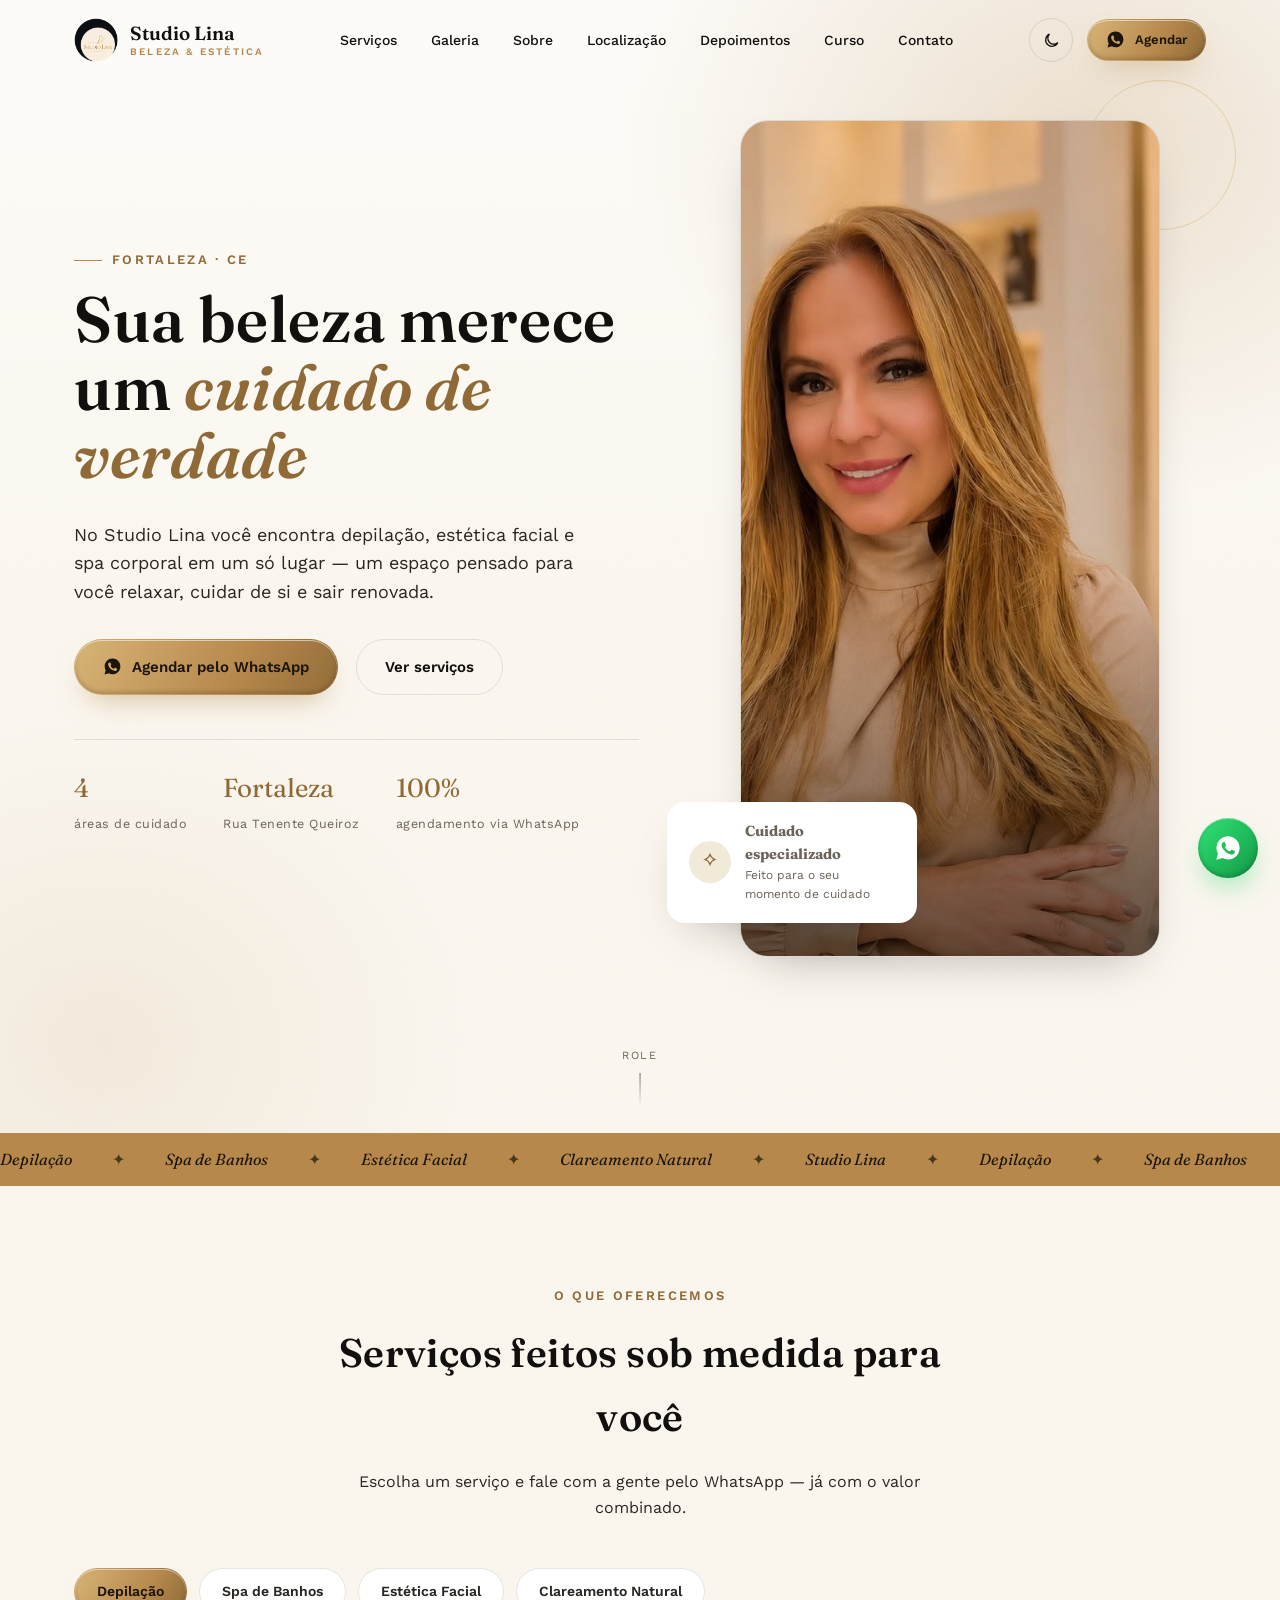
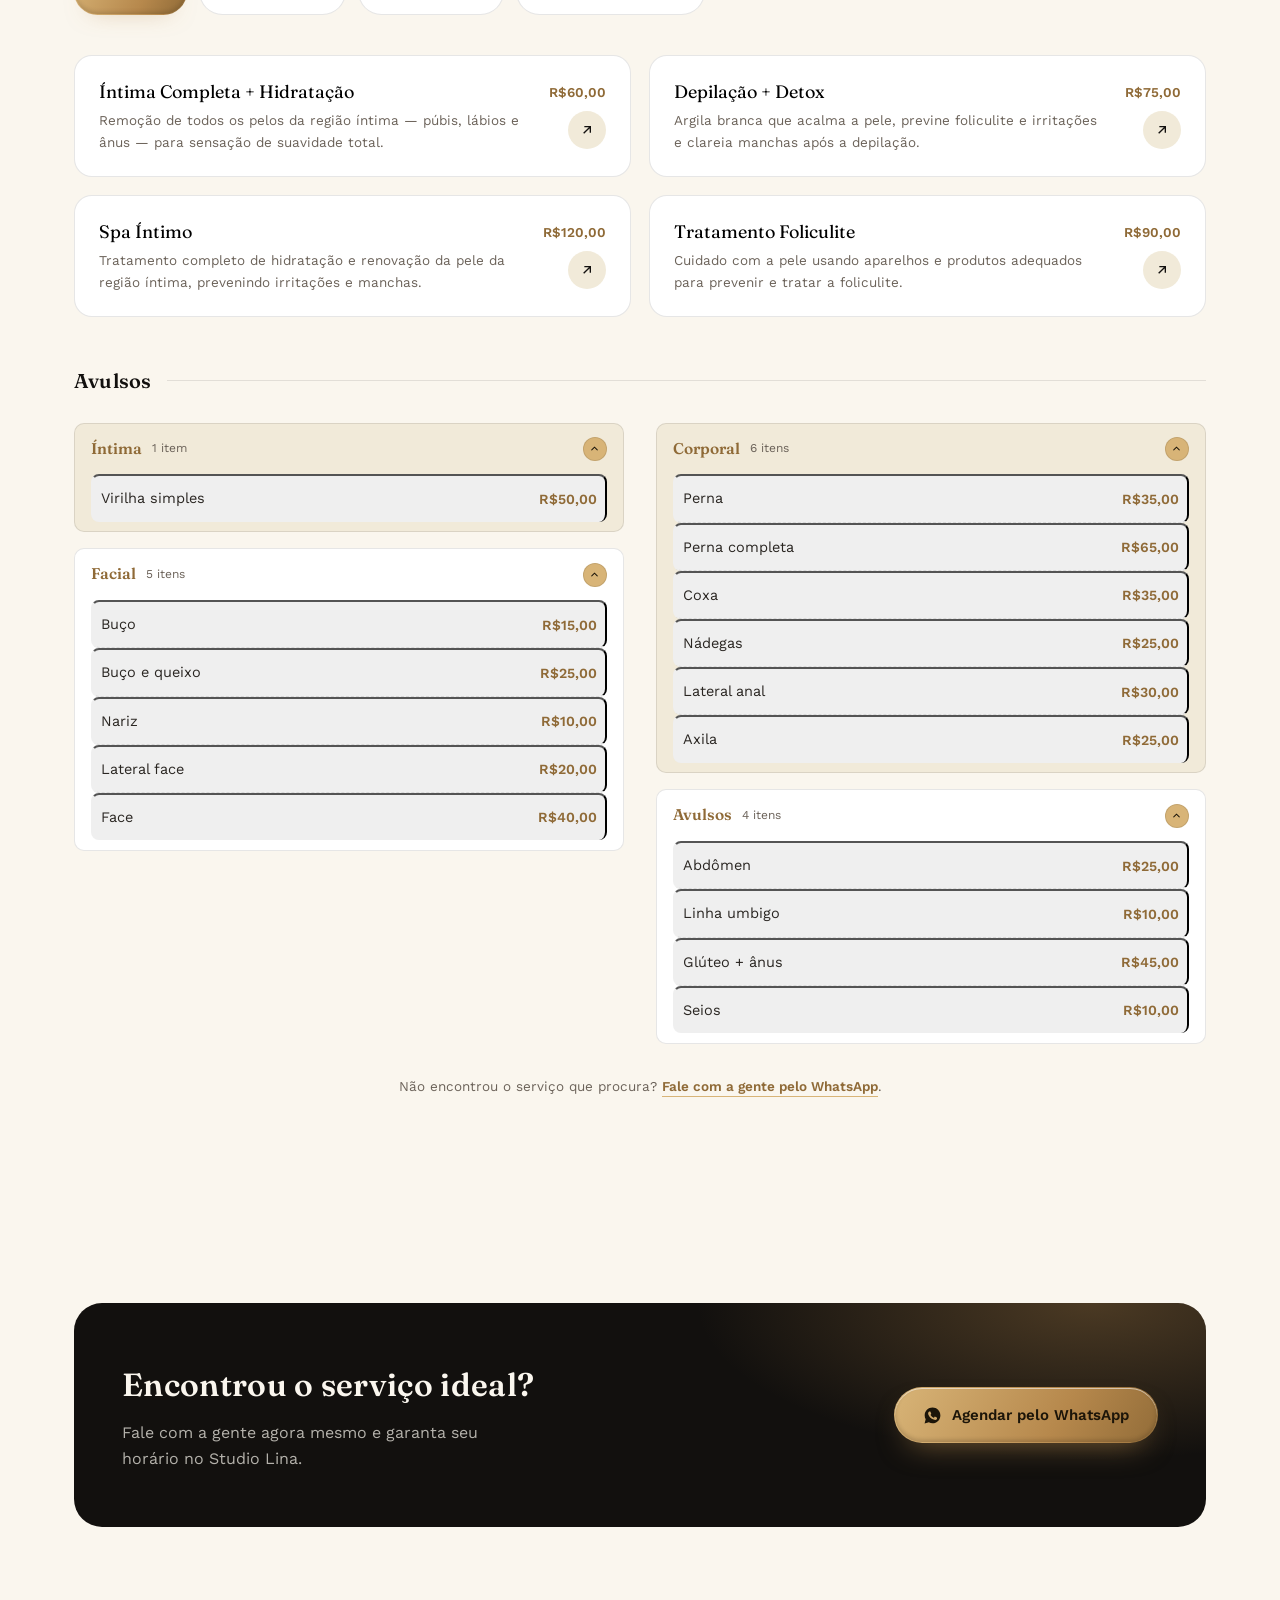
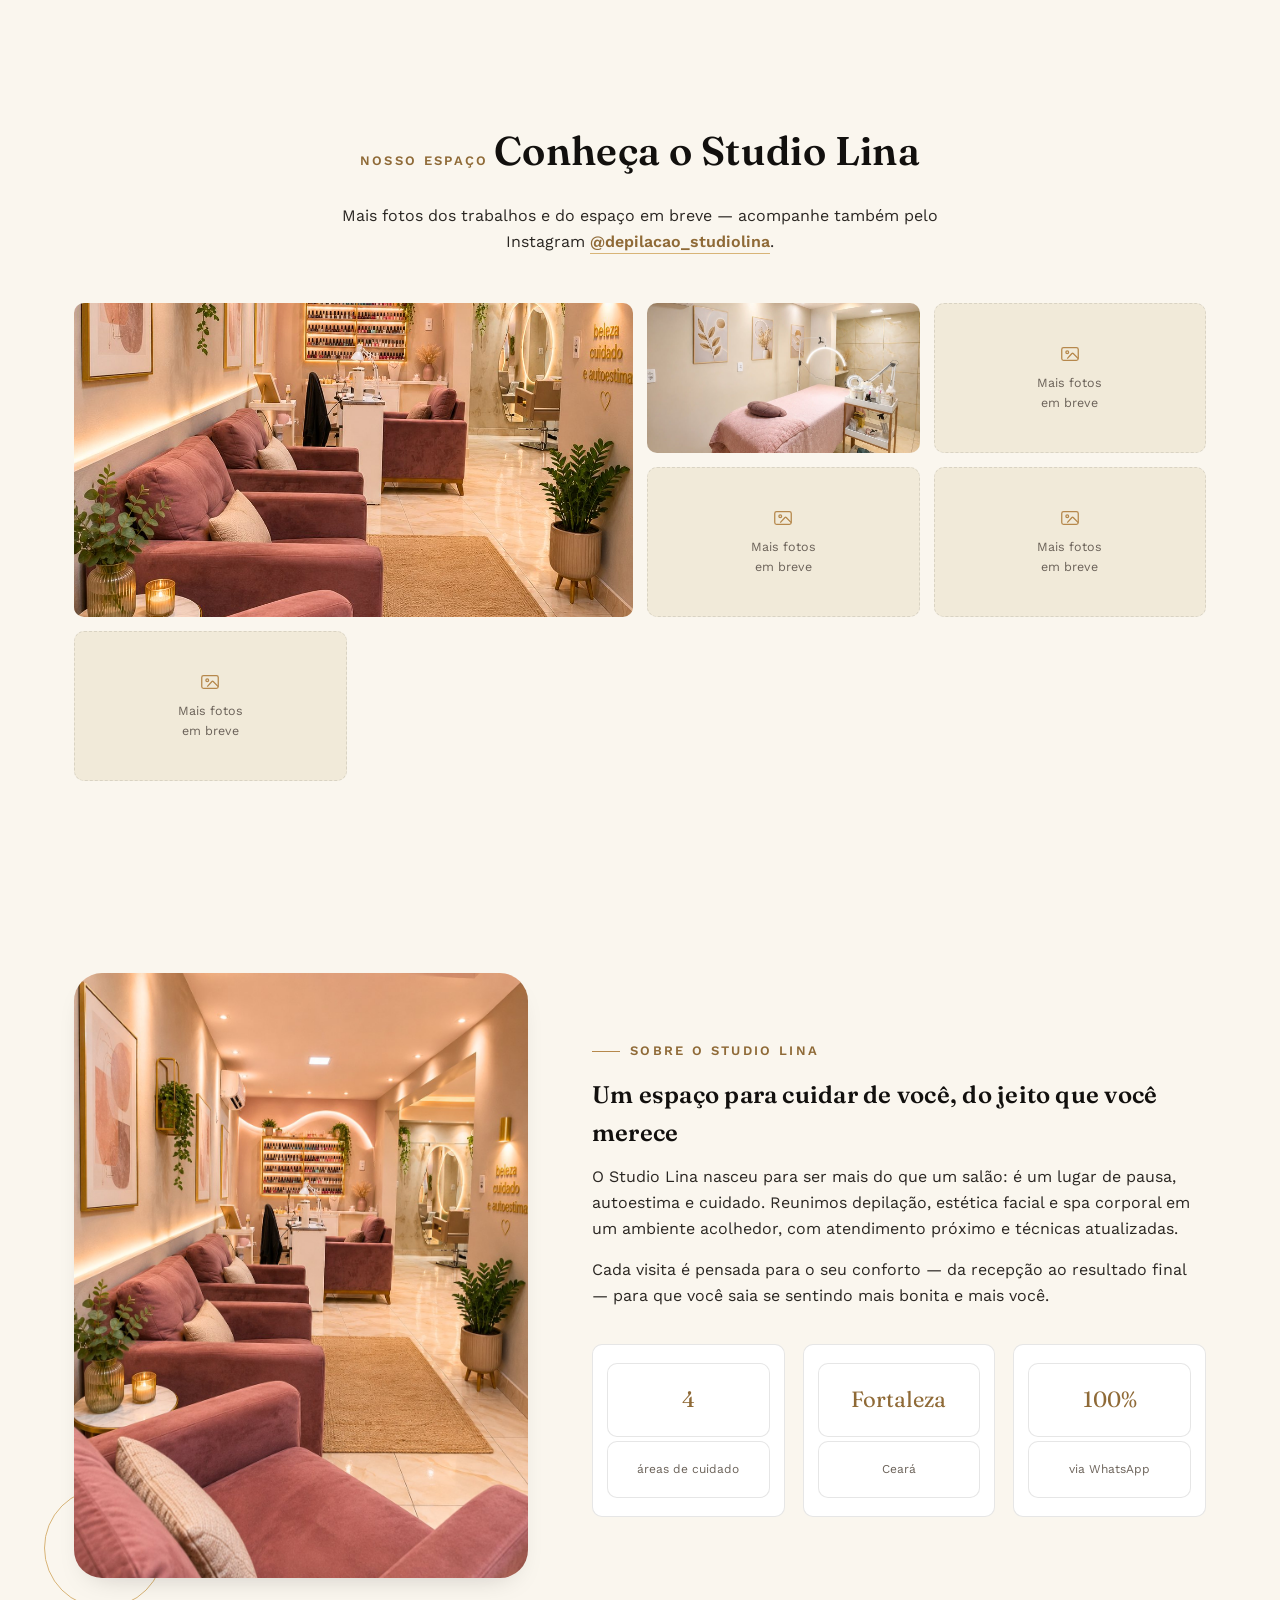
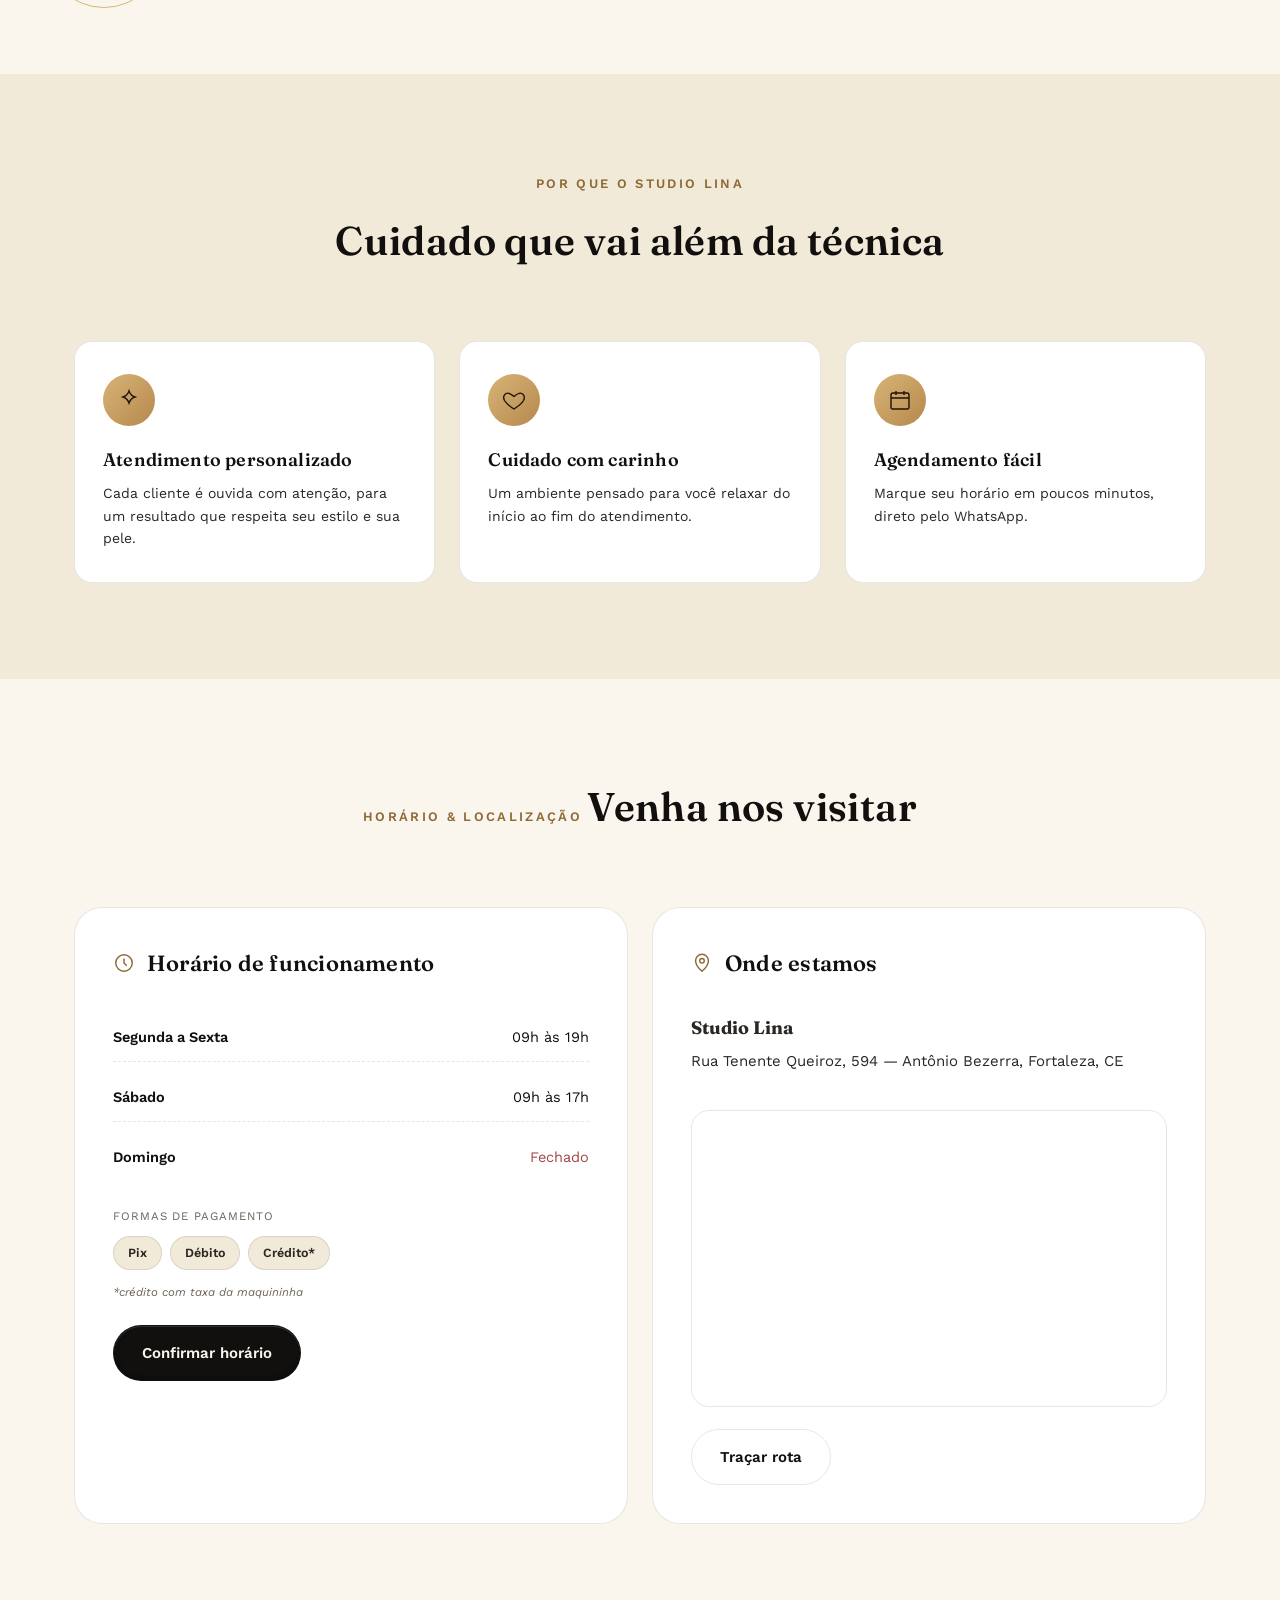
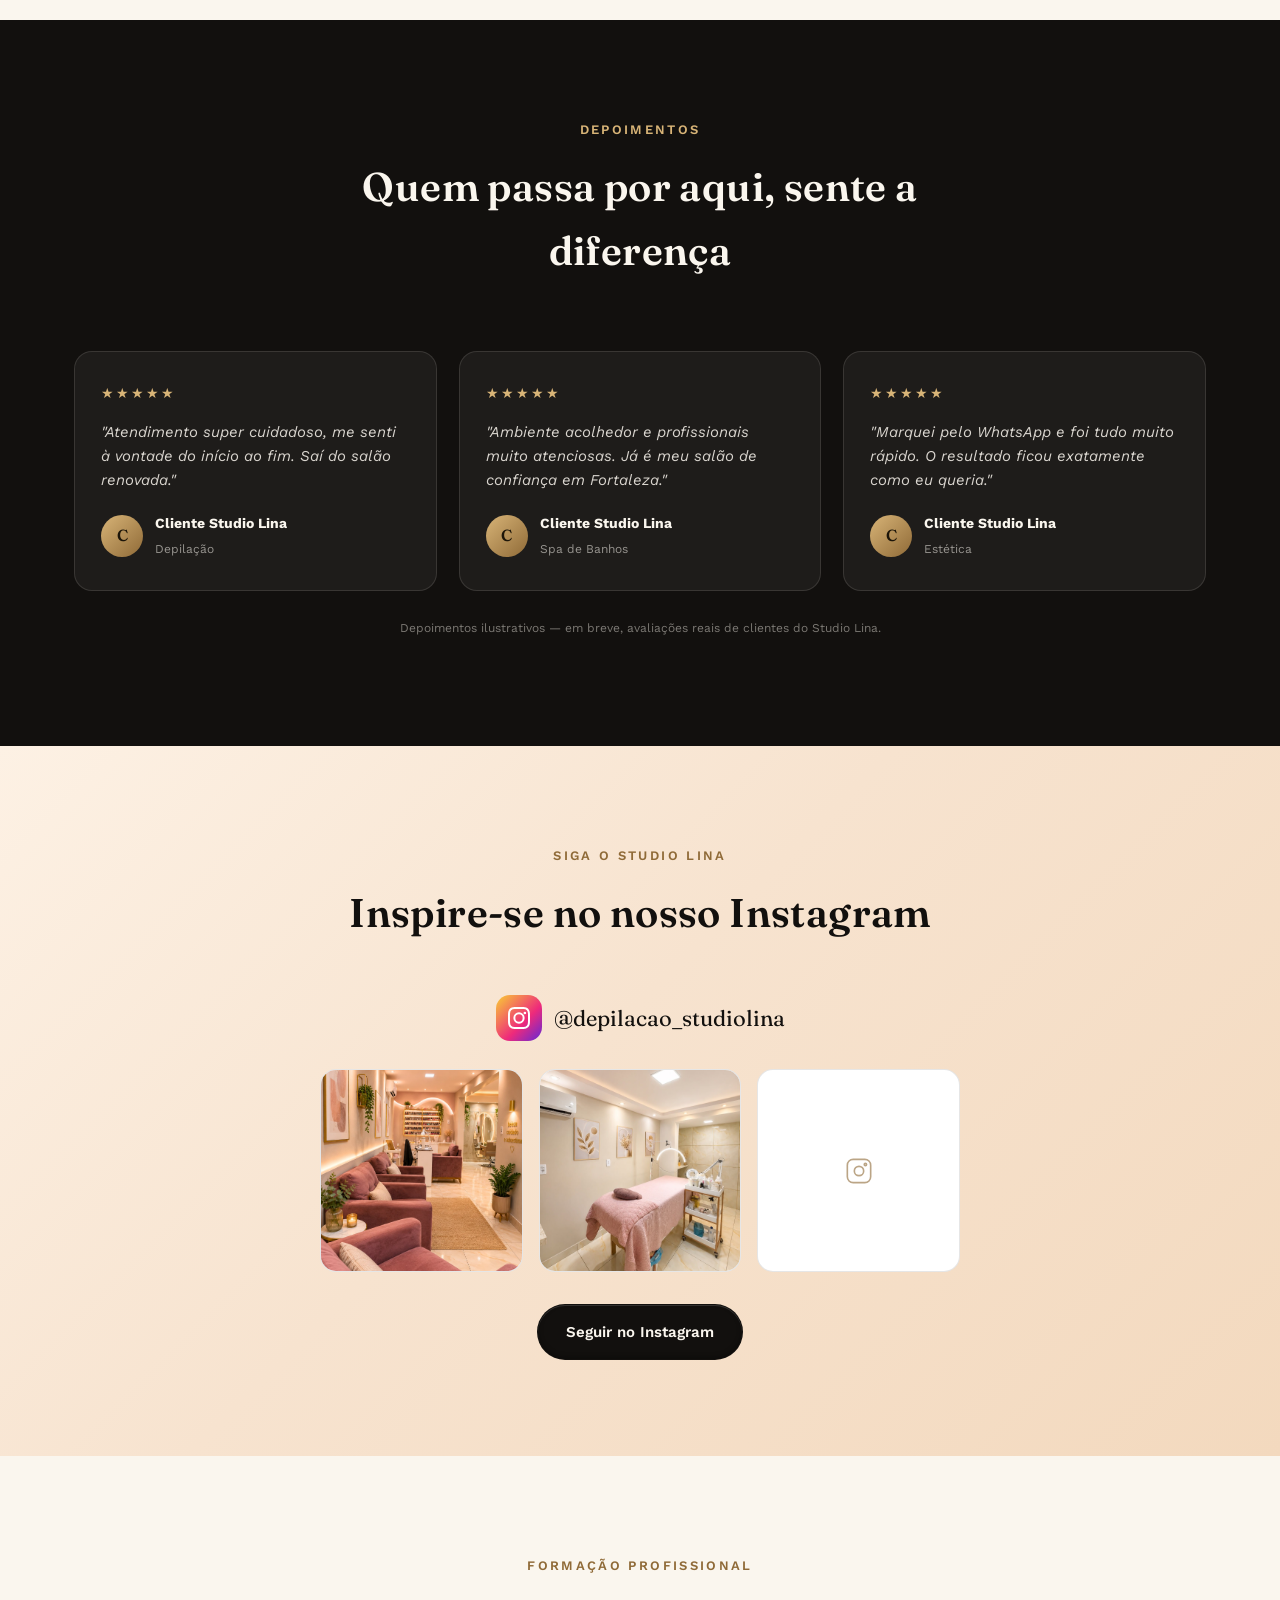
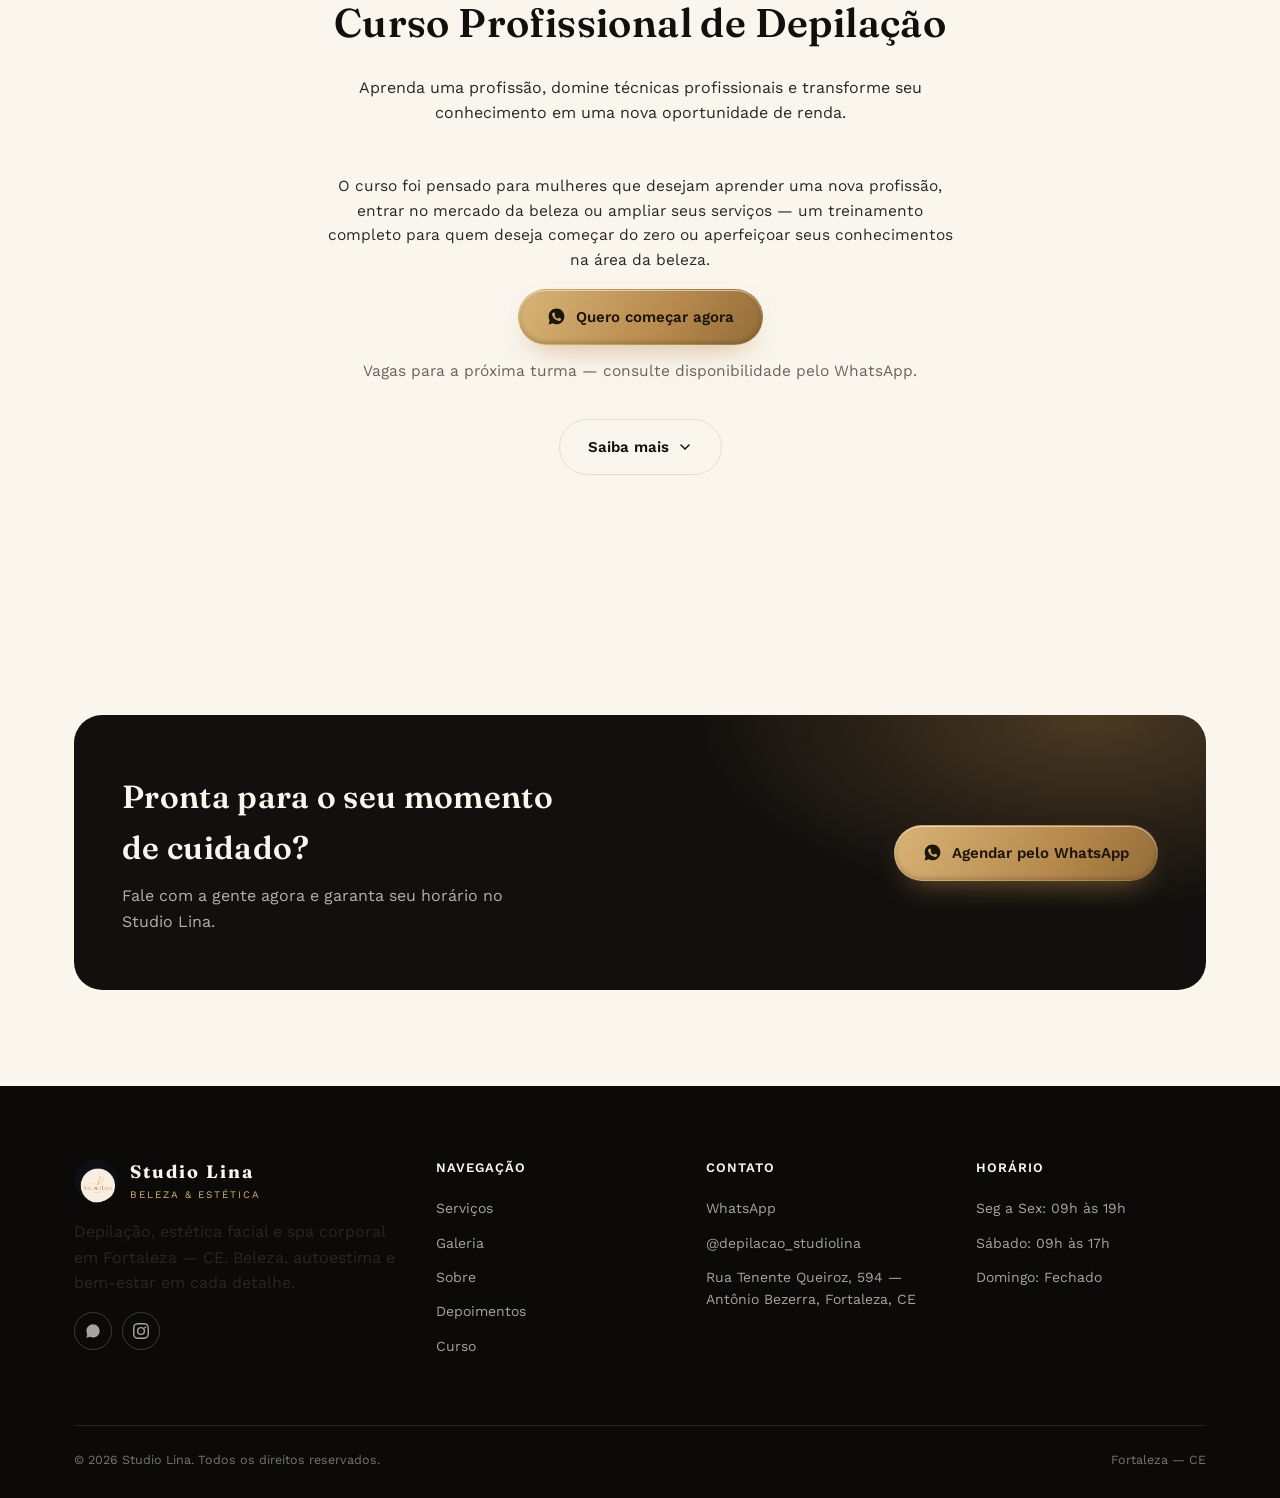
==== commit 482c8906: "Reorganiza home e simplifica secao do curso Reordena a home (Hero -> Servicos -> CTA de agendamento " ====
--- a/index.html
+++ b/index.html
@@ -116,12 +116,12 @@
 
     <nav class="nav-links" id="navLinks" aria-label="Navegação principal">
       <button class="nav-close" id="navClose" aria-label="Fechar menu">✕</button>
+      <a href="#servicos">Serviços</a>
+      <a href="#galeria">Galeria</a>
       <a href="#sobre">Sobre</a>
-      <a href="#servicos">Serviços</a>
+      <a href="#localizacao">Localização</a>
+      <a href="#depoimentos">Depoimentos</a>
       <a href="#curso">Curso</a>
-      <a href="#galeria">Galeria</a>
-      <a href="#depoimentos">Depoimentos</a>
-      <a href="#localizacao">Localização</a>
       <a href="#contato">Contato</a>
     </nav>
 
@@ -194,6 +194,222 @@
     </div>
   </div>
 
+  <!-- ============ SERVIÇOS ============ -->
+  <section id="servicos">
+    <div class="wrap">
+      <div class="section-head center">
+        <div class="eyebrow"><span>O que oferecemos</span></div>
+        <h2 class="blur-reveal">Serviços feitos sob medida para você</h2>
+        <p>Escolha um serviço e fale com a gente pelo WhatsApp — já com o valor combinado.</p>
+      </div>
+
+      <div class="services-tabs" role="tablist" aria-label="Categorias de serviço">
+        <button class="tab-btn active" type="button" data-tab="depilacao">Depilação</button>
+        <button class="tab-btn" type="button" data-tab="spa">Spa de Banhos</button>
+        <button class="tab-btn" type="button" data-tab="estetica">Estética Facial</button>
+        <button class="tab-btn" type="button" data-tab="clareamento">Clareamento Natural</button>
+      </div>
+
+      <!-- Depilação -->
+      <div class="service-panel active" id="panel-depilacao">
+        <div class="service-grid">
+          <button class="service-card reveal-sm wa-cta" type="button" data-service="Depilação íntima Completa + Hidratação (R$60,00)">
+            <span class="info"><span class="name">Íntima Completa + Hidratação</span><p class="desc">Remoção de todos os pelos da região íntima — púbis, lábios e ânus — para sensação de suavidade total.</p></span>
+            <span class="meta"><span class="price">R$60,00</span><span class="go"><svg viewBox="0 0 24 24" fill="none" stroke="currentColor" stroke-width="2"><path d="M7 17 17 7M8 7h9v9"/></svg></span></span>
+          </button>
+          <button class="service-card reveal-sm wa-cta" type="button" data-service="Depilação + Detox (R$75,00)">
+            <span class="info"><span class="name">Depilação + Detox</span><p class="desc">Argila branca que acalma a pele, previne foliculite e irritações e clareia manchas após a depilação.</p></span>
+            <span class="meta"><span class="price">R$75,00</span><span class="go"><svg viewBox="0 0 24 24" fill="none" stroke="currentColor" stroke-width="2"><path d="M7 17 17 7M8 7h9v9"/></svg></span></span>
+          </button>
+          <button class="service-card reveal-sm wa-cta" type="button" data-service="Spa íntimo (R$120,00)">
+            <span class="info"><span class="name">Spa Íntimo</span><p class="desc">Tratamento completo de hidratação e renovação da pele da região íntima, prevenindo irritações e manchas.</p></span>
+            <span class="meta"><span class="price">R$120,00</span><span class="go"><svg viewBox="0 0 24 24" fill="none" stroke="currentColor" stroke-width="2"><path d="M7 17 17 7M8 7h9v9"/></svg></span></span>
+          </button>
+          <button class="service-card reveal-sm wa-cta" type="button" data-service="Tratamento Foliculite (R$90,00)">
+            <span class="info"><span class="name">Tratamento Foliculite</span><p class="desc">Cuidado com a pele usando aparelhos e produtos adequados para prevenir e tratar a foliculite.</p></span>
+            <span class="meta"><span class="price">R$90,00</span><span class="go"><svg viewBox="0 0 24 24" fill="none" stroke="currentColor" stroke-width="2"><path d="M7 17 17 7M8 7h9v9"/></svg></span></span>
+          </button>
+        </div>
+
+        <h3 class="services-subhead">Avulsos</h3>
+        <div class="price-list">
+          <div class="price-list-group reveal-sm">
+            <button class="price-list-toggle" type="button" aria-expanded="false">
+              <span class="price-list-title">Íntima</span>
+              <span class="price-list-count">1 item</span>
+              <span class="chevron"><svg viewBox="0 0 24 24" fill="none" stroke="currentColor" stroke-width="2.2" stroke-linecap="round"><path d="M6 9l6 6 6-6"/></svg></span>
+            </button>
+            <div class="price-list-body"><div class="price-list-body-inner">
+              <button class="price-row wa-cta" type="button" data-service="Depilação — Virilha simples (R$50,00)"><span class="name">Virilha simples</span><span class="price">R$50,00</span></button>
+            </div></div>
+          </div>
+          <div class="price-list-group reveal-sm">
+            <button class="price-list-toggle" type="button" aria-expanded="false">
+              <span class="price-list-title">Facial</span>
+              <span class="price-list-count">5 itens</span>
+              <span class="chevron"><svg viewBox="0 0 24 24" fill="none" stroke="currentColor" stroke-width="2.2" stroke-linecap="round"><path d="M6 9l6 6 6-6"/></svg></span>
+            </button>
+            <div class="price-list-body"><div class="price-list-body-inner">
+              <button class="price-row wa-cta" type="button" data-service="Depilação — Buço (R$15,00)"><span class="name">Buço</span><span class="price">R$15,00</span></button>
+              <button class="price-row wa-cta" type="button" data-service="Depilação — Buço e queixo (R$25,00)"><span class="name">Buço e queixo</span><span class="price">R$25,00</span></button>
+              <button class="price-row wa-cta" type="button" data-service="Depilação — Nariz (R$10,00)"><span class="name">Nariz</span><span class="price">R$10,00</span></button>
+              <button class="price-row wa-cta" type="button" data-service="Depilação — Lateral face (R$20,00)"><span class="name">Lateral face</span><span class="price">R$20,00</span></button>
+              <button class="price-row wa-cta" type="button" data-service="Depilação — Face (R$40,00)"><span class="name">Face</span><span class="price">R$40,00</span></button>
+            </div></div>
+          </div>
+          <div class="price-list-group reveal-sm">
+            <button class="price-list-toggle" type="button" aria-expanded="false">
+              <span class="price-list-title">Corporal</span>
+              <span class="price-list-count">6 itens</span>
+              <span class="chevron"><svg viewBox="0 0 24 24" fill="none" stroke="currentColor" stroke-width="2.2" stroke-linecap="round"><path d="M6 9l6 6 6-6"/></svg></span>
+            </button>
+            <div class="price-list-body"><div class="price-list-body-inner">
+              <button class="price-row wa-cta" type="button" data-service="Depilação — Perna (R$35,00)"><span class="name">Perna</span><span class="price">R$35,00</span></button>
+              <button class="price-row wa-cta" type="button" data-service="Depilação — Perna completa (R$65,00)"><span class="name">Perna completa</span><span class="price">R$65,00</span></button>
+              <button class="price-row wa-cta" type="button" data-service="Depilação — Coxa (R$35,00)"><span class="name">Coxa</span><span class="price">R$35,00</span></button>
+              <button class="price-row wa-cta" type="button" data-service="Depilação — Nádegas (R$25,00)"><span class="name">Nádegas</span><span class="price">R$25,00</span></button>
+              <button class="price-row wa-cta" type="button" data-service="Depilação — Lateral anal (R$30,00)"><span class="name">Lateral anal</span><span class="price">R$30,00</span></button>
+              <button class="price-row wa-cta" type="button" data-service="Depilação — Axila (R$25,00)"><span class="name">Axila</span><span class="price">R$25,00</span></button>
+            </div></div>
+          </div>
+          <div class="price-list-group reveal-sm">
+            <button class="price-list-toggle" type="button" aria-expanded="false">
+              <span class="price-list-title">Avulsos</span>
+              <span class="price-list-count">4 itens</span>
+              <span class="chevron"><svg viewBox="0 0 24 24" fill="none" stroke="currentColor" stroke-width="2.2" stroke-linecap="round"><path d="M6 9l6 6 6-6"/></svg></span>
+            </button>
+            <div class="price-list-body"><div class="price-list-body-inner">
+              <button class="price-row wa-cta" type="button" data-service="Depilação — Abdômen (R$25,00)"><span class="name">Abdômen</span><span class="price">R$25,00</span></button>
+              <button class="price-row wa-cta" type="button" data-service="Depilação — Linha umbigo (R$10,00)"><span class="name">Linha umbigo</span><span class="price">R$10,00</span></button>
+              <button class="price-row wa-cta" type="button" data-service="Depilação — Glúteo + ânus (R$45,00)"><span class="name">Glúteo + ânus</span><span class="price">R$45,00</span></button>
+              <button class="price-row wa-cta" type="button" data-service="Depilação — Seios (R$10,00)"><span class="name">Seios</span><span class="price">R$10,00</span></button>
+            </div></div>
+          </div>
+        </div>
+      </div>
+
+      <!-- Spa de Banhos -->
+      <div class="service-panel" id="panel-spa">
+        <div class="service-grid">
+          <button class="service-card reveal-sm wa-cta" type="button" data-service="Banho de Lua Expresso (R$70,00)">
+            <span class="info"><span class="name">Banho de Lua Expresso</span><p class="desc">Banho rápido de autocuidado: selante corporal, descoloração e clareamento dos pelos e da pele, espuma de banho e hidratante iluminador.</p></span>
+            <span class="meta"><span class="price">R$70,00</span><span class="go"><svg viewBox="0 0 24 24" fill="none" stroke="currentColor" stroke-width="2"><path d="M7 17 17 7M8 7h9v9"/></svg></span></span>
+          </button>
+          <button class="service-card reveal-sm wa-cta" type="button" data-service="Spa Corporal Clareador (R$100,00)">
+            <span class="info"><span class="name">Spa Corporal Clareador</span><p class="desc">Banho relaxante que clareia e mantém a pele iluminada: selador corporal, sais de banho, esfoliação e óleos essenciais.</p></span>
+            <span class="meta"><span class="price">R$100,00</span><span class="go"><svg viewBox="0 0 24 24" fill="none" stroke="currentColor" stroke-width="2"><path d="M7 17 17 7M8 7h9v9"/></svg></span></span>
+          </button>
+          <button class="service-card reveal-sm wa-cta" type="button" data-service="Spa Corporal Gestante (R$110,00)">
+            <span class="info"><span class="name">Spa Corporal Gestante</span><p class="desc">Banho de autocuidado pensado para gestantes: descoloração sem amônia, camomila, esfoliação, óleo e hidratante.</p></span>
+            <span class="meta"><span class="price">R$110,00</span><span class="go"><svg viewBox="0 0 24 24" fill="none" stroke="currentColor" stroke-width="2"><path d="M7 17 17 7M8 7h9v9"/></svg></span></span>
+          </button>
+        </div>
+      </div>
+
+      <!-- Estética Facial -->
+      <div class="service-panel" id="panel-estetica">
+        <div class="service-grid">
+          <button class="service-card reveal-sm wa-cta" type="button" data-service="Limpeza de pele (R$100,00)">
+            <span class="info"><span class="name">Limpeza de pele</span><p class="desc">Remove impurezas e oleosidade em profundidade: higienização, esfoliação, extração e máscara calmante com protetor solar.</p></span>
+            <span class="meta"><span class="price">R$100,00</span><span class="go"><svg viewBox="0 0 24 24" fill="none" stroke="currentColor" stroke-width="2"><path d="M7 17 17 7M8 7h9v9"/></svg></span></span>
+          </button>
+          <button class="service-card reveal-sm wa-cta" type="button" data-service="Limpeza de pele + vitC (R$129,00)">
+            <span class="info"><span class="name">Limpeza de pele + vitC</span><p class="desc">Limpeza facial com vitamina C, unindo benefícios antioxidantes e clareadores.</p></span>
+            <span class="meta"><span class="price">R$129,00</span><span class="go"><svg viewBox="0 0 24 24" fill="none" stroke="currentColor" stroke-width="2"><path d="M7 17 17 7M8 7h9v9"/></svg></span></span>
+          </button>
+          <button class="service-card reveal-sm wa-cta" type="button" data-service="Hidratação Facial (R$60,00)">
+            <span class="info"><span class="name">Hidratação Facial</span><p class="desc">Repõe água e nutrientes na pele do rosto, deixando-a saudável, macia, luminosa e com mais elasticidade.</p></span>
+            <span class="meta"><span class="price">R$60,00</span><span class="go"><svg viewBox="0 0 24 24" fill="none" stroke="currentColor" stroke-width="2"><path d="M7 17 17 7M8 7h9v9"/></svg></span></span>
+          </button>
+          <button class="service-card reveal-sm wa-cta" type="button" data-service="Microagulhamento (R$150,00)">
+            <span class="info"><span class="name">Microagulhamento</span><p class="desc">Microperfurações que estimulam colágeno e elastina — trata cicatrizes de acne, estrias, rugas, manchas e flacidez.</p></span>
+            <span class="meta"><span class="price">R$150,00</span><span class="go"><svg viewBox="0 0 24 24" fill="none" stroke="currentColor" stroke-width="2"><path d="M7 17 17 7M8 7h9v9"/></svg></span></span>
+          </button>
+        </div>
+      </div>
+
+      <!-- Clareamento Natural -->
+      <div class="service-panel" id="panel-clareamento">
+        <div class="package-grid">
+          <div class="package-card reveal-sm">
+            <div class="package-head"><span class="package-icon">🌸</span><h4>Axilas</h4></div>
+            <div class="package-tiers">
+              <button class="tier wa-cta" type="button" data-service="Clareamento Natural — Axilas, 1 sessão (R$45,00)">1 sessão<strong>R$45</strong></button>
+              <button class="tier wa-cta" type="button" data-service="Clareamento Natural — Axilas, 3 sessões (R$120,00)">3 sessões<strong>R$120</strong></button>
+              <button class="tier tier-best wa-cta" type="button" data-service="Clareamento Natural — Axilas, 5 sessões (R$190,00)"><span class="tier-badge">Melhor economia</span>5 sessões<strong>R$190</strong><span class="tier-sub">R$38/sessão</span></button>
+            </div>
+          </div>
+          <div class="package-card reveal-sm">
+            <div class="package-head"><span class="package-icon">💎</span><h4>Virilha Gold</h4></div>
+            <div class="package-tiers">
+              <button class="tier wa-cta" type="button" data-service="Clareamento Natural — Virilha Gold, 1 sessão (R$55,00)">1 sessão<strong>R$55</strong></button>
+              <button class="tier wa-cta" type="button" data-service="Clareamento Natural — Virilha Gold, 3 sessões (R$150,00)">3 sessões<strong>R$150</strong></button>
+              <button class="tier tier-best wa-cta" type="button" data-service="Clareamento Natural — Virilha Gold, 5 sessões (R$230,00)"><span class="tier-badge">Melhor economia</span>5 sessões<strong>R$230</strong><span class="tier-sub">R$46/sessão</span></button>
+            </div>
+          </div>
+          <div class="package-card reveal-sm">
+            <div class="package-head"><span class="package-icon">👑</span><h4>Combo Premium — Axilas + Virilha</h4></div>
+            <div class="package-tiers">
+              <button class="tier wa-cta" type="button" data-service="Clareamento Natural — Combo Premium (Axilas + Virilha), 1 sessão (R$90,00)">1 sessão<strong>R$90</strong></button>
+              <button class="tier wa-cta" type="button" data-service="Clareamento Natural — Combo Premium (Axilas + Virilha), 3 sessões (R$240,00)">3 sessões<strong>R$240</strong></button>
+              <button class="tier tier-best wa-cta" type="button" data-service="Clareamento Natural — Combo Premium (Axilas + Virilha), 5 sessões (R$380,00)"><span class="tier-badge">Melhor economia</span>5 sessões<strong>R$380</strong><span class="tier-sub">R$76/sessão</span></button>
+            </div>
+          </div>
+          <div class="package-card reveal-sm">
+            <div class="package-head"><span class="package-icon">🌿</span><h4>Tratamento para Foliculite</h4></div>
+            <div class="package-tiers">
+              <button class="tier wa-cta" type="button" data-service="Clareamento Natural — Tratamento para Foliculite, 1 sessão (R$70,00)">1 sessão<strong>R$70</strong></button>
+              <button class="tier wa-cta" type="button" data-service="Clareamento Natural — Tratamento para Foliculite, 3 sessões (R$190,00)">3 sessões<strong>R$190</strong></button>
+              <button class="tier tier-best wa-cta" type="button" data-service="Clareamento Natural — Tratamento para Foliculite, 5 sessões (R$300,00)"><span class="tier-badge">Melhor economia</span>5 sessões<strong>R$300</strong><span class="tier-sub">R$60/sessão</span></button>
+            </div>
+          </div>
+        </div>
+        <p class="package-note">✨ Cuidados personalizados para uma pele mais uniforme, hidratada e bem cuidada.</p>
+      </div>
+
+      <p class="services-note">Não encontrou o serviço que procura? <a class="link-inline wa-cta" href="#" data-wa-message="Olá! Gostaria de saber mais sobre os serviços do Studio Lina.">Fale com a gente pelo WhatsApp</a>.</p>
+    </div>
+  </section>
+
+  <!-- ============ CTA AGENDAMENTO ============ -->
+  <section>
+    <div class="wrap">
+      <div class="cta-band">
+        <div>
+          <h2>Encontrou o serviço ideal?</h2>
+          <p>Fale com a gente agora mesmo e garanta seu horário no Studio Lina.</p>
+        </div>
+        <a class="btn btn-primary wa-cta" href="#" data-wa-message="Olá! Gostaria de agendar um horário no Studio Lina 💛" target="_blank" rel="noopener">
+          <svg viewBox="0 0 24 24" fill="currentColor"><path d="M12.04 2C6.58 2 2.13 6.45 2.13 11.91c0 1.75.46 3.39 1.26 4.82L2 22l5.42-1.36c1.39.75 2.98 1.18 4.62 1.18h.01c5.46 0 9.91-4.45 9.91-9.91C21.96 6.45 17.5 2 12.04 2zm5.79 14.14c-.24.68-1.39 1.32-1.92 1.4-.49.08-1.11.11-1.79-.11-.41-.13-.94-.3-1.62-.6-2.85-1.23-4.71-4.1-4.85-4.29-.14-.19-1.16-1.54-1.16-2.94 0-1.4.73-2.09 1-2.38.26-.28.57-.35.76-.35.19 0 .38 0 .55.01.18.01.41-.07.64.49.24.57.81 1.98.88 2.12.07.14.11.31.02.5-.09.19-.14.31-.28.47-.14.16-.29.36-.42.48-.14.14-.28.29-.12.56.16.28.71 1.17 1.53 1.9 1.05.94 1.94 1.23 2.21 1.37.28.14.44.12.6-.07.16-.19.68-.8.87-1.07.18-.28.37-.23.62-.14.26.09 1.63.77 1.91.91.28.14.47.21.53.33.07.12.07.68-.17 1.36z"/></svg>
+          Agendar pelo WhatsApp
+        </a>
+      </div>
+    </div>
+  </section>
+
+  <!-- ============ GALERIA ============ -->
+  <section id="galeria">
+    <div class="wrap">
+      <div class="section-head center">
+        <div class="eyebrow"><span>Nosso espaço</span></div>
+        <h2 class="blur-reveal">Conheça o Studio Lina</h2>
+        <p>Mais fotos dos trabalhos e do espaço em breve — acompanhe também pelo Instagram <a class="link-inline" href="https://www.instagram.com/depilacao_studiolina/" target="_blank" rel="noopener">@depilacao_studiolina</a>.</p>
+      </div>
+      <div class="gallery-grid">
+        <figure class="g-wide gallery-item" data-full="assets/img/salao-lounge.jpg">
+          <img src="assets/img/salao-lounge.jpg" alt="Sala de espera e manicure do Studio Lina" loading="lazy">
+        </figure>
+        <figure class="gallery-item" data-full="assets/img/sala-tratamento.jpg">
+          <img src="assets/img/sala-tratamento.jpg" alt="Sala de tratamento e depilação do Studio Lina" loading="lazy">
+        </figure>
+        <figure class="gallery-soon"><svg viewBox="0 0 24 24" fill="none" stroke="currentColor" stroke-width="1.4"><rect x="3" y="5" width="18" height="14" rx="2"/><circle cx="9" cy="10" r="1.5"/><path d="M21 17l-5.5-5.5a1 1 0 0 0-1.4 0L9 17"/></svg><span>Mais fotos<br>em breve</span></figure>
+        <figure class="gallery-soon"><svg viewBox="0 0 24 24" fill="none" stroke="currentColor" stroke-width="1.4"><rect x="3" y="5" width="18" height="14" rx="2"/><circle cx="9" cy="10" r="1.5"/><path d="M21 17l-5.5-5.5a1 1 0 0 0-1.4 0L9 17"/></svg><span>Mais fotos<br>em breve</span></figure>
+        <figure class="gallery-soon"><svg viewBox="0 0 24 24" fill="none" stroke="currentColor" stroke-width="1.4"><rect x="3" y="5" width="18" height="14" rx="2"/><circle cx="9" cy="10" r="1.5"/><path d="M21 17l-5.5-5.5a1 1 0 0 0-1.4 0L9 17"/></svg><span>Mais fotos<br>em breve</span></figure>
+        <figure class="gallery-soon"><svg viewBox="0 0 24 24" fill="none" stroke="currentColor" stroke-width="1.4"><rect x="3" y="5" width="18" height="14" rx="2"/><circle cx="9" cy="10" r="1.5"/><path d="M21 17l-5.5-5.5a1 1 0 0 0-1.4 0L9 17"/></svg><span>Mais fotos<br>em breve</span></figure>
+      </div>
+    </div>
+  </section>
+
   <!-- ============ SOBRE ============ -->
   <section id="sobre">
     <div class="wrap about-grid">
@@ -217,159 +433,6 @@
     </div>
   </section>
 
-  <!-- ============ SERVIÇOS ============ -->
-  <section id="servicos">
-    <div class="wrap">
-      <div class="section-head center">
-        <div class="eyebrow"><span>O que oferecemos</span></div>
-        <h2 class="blur-reveal">Serviços feitos sob medida para você</h2>
-        <p>Escolha um serviço e fale com a gente pelo WhatsApp — já com o valor combinado.</p>
-      </div>
-
-      <div class="services-tabs" role="tablist" aria-label="Categorias de serviço">
-        <button class="tab-btn active" type="button" data-tab="depilacao">Depilação</button>
-        <button class="tab-btn" type="button" data-tab="spa">Spa de Banhos</button>
-        <button class="tab-btn" type="button" data-tab="estetica">Estética Facial</button>
-        <button class="tab-btn" type="button" data-tab="clareamento">Clareamento Natural</button>
-      </div>
-
-      <!-- Depilação -->
-      <div class="service-panel active" id="panel-depilacao">
-        <div class="service-grid">
-          <button class="service-card wa-cta" type="button" data-service="Depilação íntima Completa + Hidratação (R$60,00)">
-            <span class="info"><span class="name">Íntima Completa + Hidratação</span><p class="desc">Remoção de todos os pelos da região íntima — púbis, lábios e ânus — para sensação de suavidade total.</p></span>
-            <span class="meta"><span class="price">R$60,00</span><span class="go"><svg viewBox="0 0 24 24" fill="none" stroke="currentColor" stroke-width="2"><path d="M7 17 17 7M8 7h9v9"/></svg></span></span>
-          </button>
-          <button class="service-card wa-cta" type="button" data-service="Depilação + Detox (R$75,00)">
-            <span class="info"><span class="name">Depilação + Detox</span><p class="desc">Argila branca que acalma a pele, previne foliculite e irritações e clareia manchas após a depilação.</p></span>
-            <span class="meta"><span class="price">R$75,00</span><span class="go"><svg viewBox="0 0 24 24" fill="none" stroke="currentColor" stroke-width="2"><path d="M7 17 17 7M8 7h9v9"/></svg></span></span>
-          </button>
-          <button class="service-card wa-cta" type="button" data-service="Spa íntimo (R$120,00)">
-            <span class="info"><span class="name">Spa Íntimo</span><p class="desc">Tratamento completo de hidratação e renovação da pele da região íntima, prevenindo irritações e manchas.</p></span>
-            <span class="meta"><span class="price">R$120,00</span><span class="go"><svg viewBox="0 0 24 24" fill="none" stroke="currentColor" stroke-width="2"><path d="M7 17 17 7M8 7h9v9"/></svg></span></span>
-          </button>
-          <button class="service-card wa-cta" type="button" data-service="Tratamento Foliculite (R$90,00)">
-            <span class="info"><span class="name">Tratamento Foliculite</span><p class="desc">Cuidado com a pele usando aparelhos e produtos adequados para prevenir e tratar a foliculite.</p></span>
-            <span class="meta"><span class="price">R$90,00</span><span class="go"><svg viewBox="0 0 24 24" fill="none" stroke="currentColor" stroke-width="2"><path d="M7 17 17 7M8 7h9v9"/></svg></span></span>
-          </button>
-        </div>
-
-        <h3 class="services-subhead">Avulsos</h3>
-        <div class="price-list">
-          <div class="price-list-group">
-            <h4 class="price-list-title">Íntima</h4>
-            <button class="price-row wa-cta" type="button" data-service="Depilação — Virilha simples (R$50,00)"><span class="name">Virilha simples</span><span class="price">R$50,00</span></button>
-          </div>
-          <div class="price-list-group">
-            <h4 class="price-list-title">Facial</h4>
-            <button class="price-row wa-cta" type="button" data-service="Depilação — Buço (R$15,00)"><span class="name">Buço</span><span class="price">R$15,00</span></button>
-            <button class="price-row wa-cta" type="button" data-service="Depilação — Buço e queixo (R$25,00)"><span class="name">Buço e queixo</span><span class="price">R$25,00</span></button>
-            <button class="price-row wa-cta" type="button" data-service="Depilação — Nariz (R$10,00)"><span class="name">Nariz</span><span class="price">R$10,00</span></button>
-            <button class="price-row wa-cta" type="button" data-service="Depilação — Lateral face (R$20,00)"><span class="name">Lateral face</span><span class="price">R$20,00</span></button>
-            <button class="price-row wa-cta" type="button" data-service="Depilação — Face (R$40,00)"><span class="name">Face</span><span class="price">R$40,00</span></button>
-          </div>
-          <div class="price-list-group">
-            <h4 class="price-list-title">Corporal</h4>
-            <button class="price-row wa-cta" type="button" data-service="Depilação — Perna (R$35,00)"><span class="name">Perna</span><span class="price">R$35,00</span></button>
-            <button class="price-row wa-cta" type="button" data-service="Depilação — Perna completa (R$65,00)"><span class="name">Perna completa</span><span class="price">R$65,00</span></button>
-            <button class="price-row wa-cta" type="button" data-service="Depilação — Coxa (R$35,00)"><span class="name">Coxa</span><span class="price">R$35,00</span></button>
-            <button class="price-row wa-cta" type="button" data-service="Depilação — Nádegas (R$25,00)"><span class="name">Nádegas</span><span class="price">R$25,00</span></button>
-            <button class="price-row wa-cta" type="button" data-service="Depilação — Lateral anal (R$30,00)"><span class="name">Lateral anal</span><span class="price">R$30,00</span></button>
-            <button class="price-row wa-cta" type="button" data-service="Depilação — Axila (R$25,00)"><span class="name">Axila</span><span class="price">R$25,00</span></button>
-          </div>
-          <div class="price-list-group">
-            <h4 class="price-list-title">Avulsos</h4>
-            <button class="price-row wa-cta" type="button" data-service="Depilação — Abdômen (R$25,00)"><span class="name">Abdômen</span><span class="price">R$25,00</span></button>
-            <button class="price-row wa-cta" type="button" data-service="Depilação — Linha umbigo (R$10,00)"><span class="name">Linha umbigo</span><span class="price">R$10,00</span></button>
-            <button class="price-row wa-cta" type="button" data-service="Depilação — Glúteo + ânus (R$45,00)"><span class="name">Glúteo + ânus</span><span class="price">R$45,00</span></button>
-            <button class="price-row wa-cta" type="button" data-service="Depilação — Seios (R$10,00)"><span class="name">Seios</span><span class="price">R$10,00</span></button>
-          </div>
-        </div>
-      </div>
-
-      <!-- Spa de Banhos -->
-      <div class="service-panel" id="panel-spa">
-        <div class="service-grid">
-          <button class="service-card wa-cta" type="button" data-service="Banho de Lua Expresso (R$70,00)">
-            <span class="info"><span class="name">Banho de Lua Expresso</span><p class="desc">Banho rápido de autocuidado: selante corporal, descoloração e clareamento dos pelos e da pele, espuma de banho e hidratante iluminador.</p></span>
-            <span class="meta"><span class="price">R$70,00</span><span class="go"><svg viewBox="0 0 24 24" fill="none" stroke="currentColor" stroke-width="2"><path d="M7 17 17 7M8 7h9v9"/></svg></span></span>
-          </button>
-          <button class="service-card wa-cta" type="button" data-service="Spa Corporal Clareador (R$100,00)">
-            <span class="info"><span class="name">Spa Corporal Clareador</span><p class="desc">Banho relaxante que clareia e mantém a pele iluminada: selador corporal, sais de banho, esfoliação e óleos essenciais.</p></span>
-            <span class="meta"><span class="price">R$100,00</span><span class="go"><svg viewBox="0 0 24 24" fill="none" stroke="currentColor" stroke-width="2"><path d="M7 17 17 7M8 7h9v9"/></svg></span></span>
-          </button>
-          <button class="service-card wa-cta" type="button" data-service="Spa Corporal Gestante (R$110,00)">
-            <span class="info"><span class="name">Spa Corporal Gestante</span><p class="desc">Banho de autocuidado pensado para gestantes: descoloração sem amônia, camomila, esfoliação, óleo e hidratante.</p></span>
-            <span class="meta"><span class="price">R$110,00</span><span class="go"><svg viewBox="0 0 24 24" fill="none" stroke="currentColor" stroke-width="2"><path d="M7 17 17 7M8 7h9v9"/></svg></span></span>
-          </button>
-        </div>
-      </div>
-
-      <!-- Estética Facial -->
-      <div class="service-panel" id="panel-estetica">
-        <div class="service-grid">
-          <button class="service-card wa-cta" type="button" data-service="Limpeza de pele (R$100,00)">
-            <span class="info"><span class="name">Limpeza de pele</span><p class="desc">Remove impurezas e oleosidade em profundidade: higienização, esfoliação, extração e máscara calmante com protetor solar.</p></span>
-            <span class="meta"><span class="price">R$100,00</span><span class="go"><svg viewBox="0 0 24 24" fill="none" stroke="currentColor" stroke-width="2"><path d="M7 17 17 7M8 7h9v9"/></svg></span></span>
-          </button>
-          <button class="service-card wa-cta" type="button" data-service="Limpeza de pele + vitC (R$129,00)">
-            <span class="info"><span class="name">Limpeza de pele + vitC</span><p class="desc">Limpeza facial com vitamina C, unindo benefícios antioxidantes e clareadores.</p></span>
-            <span class="meta"><span class="price">R$129,00</span><span class="go"><svg viewBox="0 0 24 24" fill="none" stroke="currentColor" stroke-width="2"><path d="M7 17 17 7M8 7h9v9"/></svg></span></span>
-          </button>
-          <button class="service-card wa-cta" type="button" data-service="Hidratação Facial (R$60,00)">
-            <span class="info"><span class="name">Hidratação Facial</span><p class="desc">Repõe água e nutrientes na pele do rosto, deixando-a saudável, macia, luminosa e com mais elasticidade.</p></span>
-            <span class="meta"><span class="price">R$60,00</span><span class="go"><svg viewBox="0 0 24 24" fill="none" stroke="currentColor" stroke-width="2"><path d="M7 17 17 7M8 7h9v9"/></svg></span></span>
-          </button>
-          <button class="service-card wa-cta" type="button" data-service="Microagulhamento (R$150,00)">
-            <span class="info"><span class="name">Microagulhamento</span><p class="desc">Microperfurações que estimulam colágeno e elastina — trata cicatrizes de acne, estrias, rugas, manchas e flacidez.</p></span>
-            <span class="meta"><span class="price">R$150,00</span><span class="go"><svg viewBox="0 0 24 24" fill="none" stroke="currentColor" stroke-width="2"><path d="M7 17 17 7M8 7h9v9"/></svg></span></span>
-          </button>
-        </div>
-      </div>
-
-      <!-- Clareamento Natural -->
-      <div class="service-panel" id="panel-clareamento">
-        <div class="package-grid">
-          <div class="package-card">
-            <div class="package-head"><span class="package-icon">🌸</span><h4>Axilas</h4></div>
-            <div class="package-tiers">
-              <button class="tier wa-cta" type="button" data-service="Clareamento Natural — Axilas, 1 sessão (R$45,00)">1 sessão<strong>R$45</strong></button>
-              <button class="tier wa-cta" type="button" data-service="Clareamento Natural — Axilas, 3 sessões (R$120,00)">3 sessões<strong>R$120</strong></button>
-              <button class="tier wa-cta" type="button" data-service="Clareamento Natural — Axilas, 5 sessões (R$190,00)">5 sessões<strong>R$190</strong></button>
-            </div>
-          </div>
-          <div class="package-card">
-            <div class="package-head"><span class="package-icon">💎</span><h4>Virilha Gold</h4></div>
-            <div class="package-tiers">
-              <button class="tier wa-cta" type="button" data-service="Clareamento Natural — Virilha Gold, 1 sessão (R$55,00)">1 sessão<strong>R$55</strong></button>
-              <button class="tier wa-cta" type="button" data-service="Clareamento Natural — Virilha Gold, 3 sessões (R$150,00)">3 sessões<strong>R$150</strong></button>
-              <button class="tier wa-cta" type="button" data-service="Clareamento Natural — Virilha Gold, 5 sessões (R$230,00)">5 sessões<strong>R$230</strong></button>
-            </div>
-          </div>
-          <div class="package-card">
-            <div class="package-head"><span class="package-icon">👑</span><h4>Combo Premium — Axilas + Virilha</h4></div>
-            <div class="package-tiers">
-              <button class="tier wa-cta" type="button" data-service="Clareamento Natural — Combo Premium (Axilas + Virilha), 1 sessão (R$90,00)">1 sessão<strong>R$90</strong></button>
-              <button class="tier wa-cta" type="button" data-service="Clareamento Natural — Combo Premium (Axilas + Virilha), 3 sessões (R$240,00)">3 sessões<strong>R$240</strong></button>
-              <button class="tier wa-cta" type="button" data-service="Clareamento Natural — Combo Premium (Axilas + Virilha), 5 sessões (R$380,00)">5 sessões<strong>R$380</strong></button>
-            </div>
-          </div>
-          <div class="package-card">
-            <div class="package-head"><span class="package-icon">🌿</span><h4>Tratamento para Foliculite</h4></div>
-            <div class="package-tiers">
-              <button class="tier wa-cta" type="button" data-service="Clareamento Natural — Tratamento para Foliculite, 1 sessão (R$70,00)">1 sessão<strong>R$70</strong></button>
-              <button class="tier wa-cta" type="button" data-service="Clareamento Natural — Tratamento para Foliculite, 3 sessões (R$190,00)">3 sessões<strong>R$190</strong></button>
-              <button class="tier wa-cta" type="button" data-service="Clareamento Natural — Tratamento para Foliculite, 5 sessões (R$300,00)">5 sessões<strong>R$300</strong></button>
-            </div>
-          </div>
-        </div>
-        <p class="package-note">✨ Cuidados personalizados para uma pele mais uniforme, hidratada e bem cuidada.</p>
-      </div>
-
-      <p class="services-note">Não encontrou o serviço que procura? <a class="link-inline wa-cta" href="#" data-wa-message="Olá! Gostaria de saber mais sobre os serviços do Studio Lina.">Fale com a gente pelo WhatsApp</a>.</p>
-    </div>
-  </section>
-
   <!-- ============ DIFERENCIAIS ============ -->
   <section class="features">
     <div class="wrap">
@@ -378,22 +441,121 @@
         <h2 class="blur-reveal">Cuidado que vai além da técnica</h2>
       </div>
       <div class="feature-grid">
-        <div class="feature-card reveal">
+        <div class="feature-card reveal-sm">
           <span class="ico"><svg viewBox="0 0 24 24" fill="none" stroke="currentColor" stroke-width="1.4"><path d="M12 3c1 3 3 5 6 6-3 1-5 3-6 6-1-3-3-5-6-6 3-1 5-3 6-6z"/></svg></span>
           <h3>Atendimento personalizado</h3>
           <p>Cada cliente é ouvida com atenção, para um resultado que respeita seu estilo e sua pele.</p>
         </div>
-        <div class="feature-card reveal">
+        <div class="feature-card reveal-sm">
           <span class="ico"><svg viewBox="0 0 24 24" fill="none" stroke="currentColor" stroke-width="1.4"><path d="M12 21s-7-4.35-9.5-8.5C.7 9 2 5.5 5.4 5.1 7.5 4.9 9 6 12 8.5 15 6 16.5 4.9 18.6 5.1 22 5.5 23.3 9 21.5 12.5 19 16.65 12 21 12 21z"/></svg></span>
           <h3>Cuidado com carinho</h3>
           <p>Um ambiente pensado para você relaxar do início ao fim do atendimento.</p>
         </div>
-        <div class="feature-card reveal">
+        <div class="feature-card reveal-sm">
           <span class="ico"><svg viewBox="0 0 24 24" fill="none" stroke="currentColor" stroke-width="1.4"><rect x="3" y="5" width="18" height="16" rx="2"/><path d="M8 3v4M16 3v4M3 10h18"/></svg></span>
           <h3>Agendamento fácil</h3>
           <p>Marque seu horário em poucos minutos, direto pelo WhatsApp.</p>
         </div>
       </div>
+    </div>
+  </section>
+
+  <!-- ============ HORÁRIOS + LOCALIZAÇÃO ============ -->
+  <section id="localizacao">
+    <div class="wrap">
+      <div class="section-head center">
+        <div class="eyebrow"><span>Horário &amp; Localização</span></div>
+        <h2 class="blur-reveal">Venha nos visitar</h2>
+      </div>
+      <div class="info-grid">
+        <div class="info-card reveal">
+          <h3><svg viewBox="0 0 24 24" fill="none" stroke="currentColor" stroke-width="1.6"><circle cx="12" cy="12" r="9"/><path d="M12 7v5l3 3"/></svg>Horário de funcionamento</h3>
+          <ul class="hours-list" id="hoursList">
+            <li><span class="day">Segunda a Sexta</span><span class="hour">09h às 19h</span></li>
+            <li><span class="day">Sábado</span><span class="hour">09h às 17h</span></li>
+            <li><span class="day">Domingo</span><span class="hour status-closed">Fechado</span></li>
+          </ul>
+          <div class="payment-methods">
+            <span class="payment-methods-label">Formas de pagamento</span>
+            <div class="payment-badges">
+              <span class="payment-badge">Pix</span>
+              <span class="payment-badge">Débito</span>
+              <span class="payment-badge">Crédito*</span>
+            </div>
+            <span class="payment-note-small">*crédito com taxa da maquininha</span>
+          </div>
+          <a class="btn btn-dark wa-cta" href="#" data-wa-message="Olá! Gostaria de saber os horários disponíveis no Studio Lina.">Confirmar horário</a>
+        </div>
+        <div class="info-card reveal">
+          <h3><svg viewBox="0 0 24 24" fill="none" stroke="currentColor" stroke-width="1.6"><path d="M12 21s7-6.1 7-11.5A7 7 0 0 0 5 9.5C5 14.9 12 21 12 21z"/><circle cx="12" cy="9.5" r="2.5"/></svg>Onde estamos</h3>
+          <p class="location-address">
+            <strong>Studio Lina</strong>
+            Rua Tenente Queiroz, 594 — Antônio Bezerra, Fortaleza, CE
+          </p>
+          <div class="map-frame">
+            <iframe src="https://www.google.com/maps?q=Rua+Tenente+Queiroz,+594,+Antônio+Bezerra,+Fortaleza,+CE&output=embed" loading="lazy" referrerpolicy="no-referrer-when-downgrade" title="Mapa de localização do Studio Lina"></iframe>
+          </div>
+          <a class="btn btn-outline" href="https://www.google.com/maps/search/?api=1&query=Rua+Tenente+Queiroz,+594,+Antônio+Bezerra,+Fortaleza,+CE" target="_blank" rel="noopener">Traçar rota</a>
+        </div>
+      </div>
+    </div>
+  </section>
+
+  <!-- ============ DEPOIMENTOS ============ -->
+  <!-- Depoimentos de exemplo — substitua pelos depoimentos reais das clientes do Studio Lina assim que estiverem disponíveis. -->
+  <section id="depoimentos" class="testimonials">
+    <div class="wrap">
+      <div class="section-head center">
+        <div class="eyebrow"><span>Depoimentos</span></div>
+        <h2 class="blur-reveal">Quem passa por aqui, sente a diferença</h2>
+      </div>
+      <div class="testi-grid">
+        <div class="testi-card reveal">
+          <div class="testi-stars">★★★★★</div>
+          <p>"Atendimento super cuidadoso, me senti à vontade do início ao fim. Saí do salão renovada."</p>
+          <div class="testi-person">
+            <div class="testi-avatar">C</div>
+            <div><strong>Cliente Studio Lina</strong><span>Depilação</span></div>
+          </div>
+        </div>
+        <div class="testi-card reveal">
+          <div class="testi-stars">★★★★★</div>
+          <p>"Ambiente acolhedor e profissionais muito atenciosas. Já é meu salão de confiança em Fortaleza."</p>
+          <div class="testi-person">
+            <div class="testi-avatar">C</div>
+            <div><strong>Cliente Studio Lina</strong><span>Spa de Banhos</span></div>
+          </div>
+        </div>
+        <div class="testi-card reveal">
+          <div class="testi-stars">★★★★★</div>
+          <p>"Marquei pelo WhatsApp e foi tudo muito rápido. O resultado ficou exatamente como eu queria."</p>
+          <div class="testi-person">
+            <div class="testi-avatar">C</div>
+            <div><strong>Cliente Studio Lina</strong><span>Estética</span></div>
+          </div>
+        </div>
+      </div>
+      <p class="testimonials-disclaimer">Depoimentos ilustrativos — em breve, avaliações reais de clientes do Studio Lina.</p>
+    </div>
+  </section>
+
+  <!-- ============ INSTAGRAM ============ -->
+  <section class="insta">
+    <div class="wrap">
+      <div class="section-head center">
+        <div class="eyebrow"><span>Siga o Studio Lina</span></div>
+        <h2 class="blur-reveal">Inspire-se no nosso Instagram</h2>
+      </div>
+      <a class="insta-handle" href="https://www.instagram.com/depilacao_studiolina/" target="_blank" rel="noopener">
+        <span class="ico"><svg viewBox="0 0 24 24" fill="currentColor"><path d="M12 2.16c3.2 0 3.58.01 4.85.07 3.25.15 4.77 1.69 4.92 4.92.06 1.27.07 1.65.07 4.85s-.01 3.58-.07 4.85c-.15 3.22-1.66 4.77-4.92 4.92-1.27.06-1.64.07-4.85.07s-3.58-.01-4.85-.07c-3.26-.15-4.77-1.7-4.92-4.92-.06-1.27-.07-1.65-.07-4.85s.02-3.58.07-4.85C2.38 3.9 3.9 2.38 7.15 2.23 8.42 2.17 8.8 2.16 12 2.16zM12 0C8.74 0 8.33.01 7.05.07 2.7.27.27 2.69.07 7.05.01 8.33 0 8.74 0 12s.01 3.67.07 4.95c.2 4.36 2.62 6.78 6.98 6.98C8.33 23.99 8.74 24 12 24s3.67-.01 4.95-.07c4.35-.2 6.78-2.62 6.98-6.98.06-1.28.07-1.69.07-4.95s-.01-3.67-.07-4.95c-.2-4.35-2.62-6.78-6.98-6.98C15.67.01 15.26 0 12 0zm0 5.84A6.16 6.16 0 1 0 18.16 12 6.16 6.16 0 0 0 12 5.84zM12 16a4 4 0 1 1 4-4 4 4 0 0 1-4 4zm6.41-10.85a1.44 1.44 0 1 0 1.44 1.44 1.44 1.44 0 0 0-1.44-1.44z"/></svg></span>
+        @depilacao_studiolina
+      </a>
+      <div class="insta-grid">
+        <div class="insta-tile"><img src="assets/img/salao-lounge.jpg" alt="Foto do Studio Lina no Instagram" loading="lazy"></div>
+        <div class="insta-tile"><img src="assets/img/sala-tratamento.jpg" alt="Foto do Studio Lina no Instagram" loading="lazy"></div>
+        <div class="insta-tile ph"><svg viewBox="0 0 24 24" fill="none" stroke="currentColor" stroke-width="1.4"><rect x="2" y="2" width="20" height="20" rx="5"/><circle cx="12" cy="12" r="4"/><circle cx="17.5" cy="6.5" r="1"/></svg></div>
+      </div>
+      <a class="btn btn-dark" href="https://www.instagram.com/depilacao_studiolina/" target="_blank" rel="noopener">Seguir no Instagram</a>
     </div>
   </section>
 
@@ -413,8 +575,13 @@
           Quero começar agora
         </a>
         <p class="course-intro-note">Vagas para a próxima turma — consulte disponibilidade pelo WhatsApp.</p>
-      </div>
-
+        <button class="btn btn-outline course-more-toggle" type="button" id="courseMoreToggle" aria-expanded="false" aria-controls="courseDetails">
+          <span class="label">Saiba mais</span>
+          <svg viewBox="0 0 24 24" fill="none" stroke="currentColor" stroke-width="2.2" stroke-linecap="round"><path d="M6 9l6 6 6-6"/></svg>
+        </button>
+      </div>
+
+      <div class="course-details" id="courseDetails">
       <h3 class="services-subhead">Para quem é esse curso?</h3>
       <div class="audience-grid">
         <div class="audience-card reveal"><div class="num">01</div><h4>Começando do zero</h4><p>Para quem nunca trabalhou com depilação.</p></div>
@@ -478,34 +645,6 @@
         <div class="process-step reveal"><span class="n">4</span><h4>Atenda</h4></div>
       </div>
       <p class="process-note reveal">Uma metodologia pensada para transformar conhecimento em habilidade prática e confiança profissional.</p>
-
-      <h3 class="services-subhead">Por que escolher o Studio Lina?</h3>
-      <div class="why-course-grid">
-        <div class="why-course-card reveal">
-          <span class="ico"><svg viewBox="0 0 24 24" fill="none" stroke="currentColor" stroke-width="1.5"><circle cx="12" cy="12" r="9"/><circle cx="12" cy="12" r="4"/></svg></span>
-          <h4>Método profissional</h4><p>Formação baseada em técnicas atuais do mercado da beleza.</p>
-        </div>
-        <div class="why-course-card reveal">
-          <span class="ico"><svg viewBox="0 0 24 24" fill="none" stroke="currentColor" stroke-width="1.5"><path d="M4 6h16M4 12h16M4 18h10"/></svg></span>
-          <h4>Conteúdo estruturado</h4><p>Etapas organizadas, do básico ao avançado.</p>
-        </div>
-        <div class="why-course-card reveal">
-          <span class="ico"><svg viewBox="0 0 24 24" fill="none" stroke="currentColor" stroke-width="1.5"><path d="M9 3h6M10 3v5l-5 9a2 2 0 0 0 1.8 3h10.4a2 2 0 0 0 1.8-3l-5-9V3"/></svg></span>
-          <h4>Aprendizado prático</h4><p>Conteúdo pensado para aplicação real no dia a dia.</p>
-        </div>
-        <div class="why-course-card reveal">
-          <span class="ico"><svg viewBox="0 0 24 24" fill="none" stroke="currentColor" stroke-width="1.5"><path d="M4 5a2 2 0 0 1 2-2h9l5 5v11a2 2 0 0 1-2 2H6a2 2 0 0 1-2-2V5z"/><path d="M14 3v5h5"/></svg></span>
-          <h4>Material de apoio</h4><p>Conteúdo para consultar sempre que precisar.</p>
-        </div>
-        <div class="why-course-card reveal">
-          <span class="ico"><svg viewBox="0 0 24 24" fill="none" stroke="currentColor" stroke-width="1.5"><circle cx="12" cy="8" r="5"/><path d="M9 12.5 7 21l5-3 5 3-2-8.5"/></svg></span>
-          <h4>Certificado</h4><p>Certificado de conclusão ao final da formação.</p>
-        </div>
-        <div class="why-course-card reveal">
-          <span class="ico"><svg viewBox="0 0 24 24" fill="none" stroke="currentColor" stroke-width="1.5"><path d="M4 13a8 8 0 0 1 16 0"/><rect x="3" y="13" width="4" height="6" rx="1"/><rect x="17" y="13" width="4" height="6" rx="1"/><path d="M20 19a4 4 0 0 1-4 4h-2"/></svg></span>
-          <h4>Suporte</h4><p>Acompanhamento próximo durante toda a jornada.</p>
-        </div>
-      </div>
 
       <div class="transform-grid">
         <div class="transform-media reveal">
@@ -547,168 +686,7 @@
           <p class="form-note">Ao enviar, você será direcionada ao WhatsApp do Studio Lina.</p>
         </form>
       </div>
-
-      <h3 class="services-subhead">Perguntas frequentes</h3>
-      <div class="faq-list">
-        <div class="faq-item">
-          <button class="faq-q" type="button" aria-expanded="false">O curso é para iniciantes?<span class="plus"><svg viewBox="0 0 24 24" fill="none" stroke="currentColor" stroke-width="2.2" stroke-linecap="round"><path d="M12 5v14M5 12h14"/></svg></span></button>
-          <div class="faq-a"><div class="faq-a-inner">Sim! O curso foi desenvolvido para quem está começando do zero, sem nenhuma experiência prévia — mas também é indicado para profissionais que já atuam na área e querem aperfeiçoar suas técnicas.</div></div>
-        </div>
-        <div class="faq-item">
-          <button class="faq-q" type="button" aria-expanded="false">Como funciona o curso?<span class="plus"><svg viewBox="0 0 24 24" fill="none" stroke="currentColor" stroke-width="2.2" stroke-linecap="round"><path d="M12 5v14M5 12h14"/></svg></span></button>
-          <div class="faq-a"><div class="faq-a-inner">O conteúdo é apresentado em etapas — da teoria à prática — para que você aprenda no seu ritmo e ganhe confiança em cada técnica antes de avançar para a próxima.</div></div>
-        </div>
-        <div class="faq-item">
-          <button class="faq-q" type="button" aria-expanded="false">Quanto tempo dura?<span class="plus"><svg viewBox="0 0 24 24" fill="none" stroke="currentColor" stroke-width="2.2" stroke-linecap="round"><path d="M12 5v14M5 12h14"/></svg></span></button>
-          <div class="faq-a"><div class="faq-a-inner">A duração é combinada de acordo com a turma. Fale com a gente pelo WhatsApp para saber a carga horária da próxima turma.</div></div>
-        </div>
-        <div class="faq-item">
-          <button class="faq-q" type="button" aria-expanded="false">O que está incluso?<span class="plus"><svg viewBox="0 0 24 24" fill="none" stroke="currentColor" stroke-width="2.2" stroke-linecap="round"><path d="M12 5v14M5 12h14"/></svg></span></button>
-          <div class="faq-a"><div class="faq-a-inner">Conteúdo completo, material de apoio, certificado de conclusão e suporte durante o curso.</div></div>
-        </div>
-        <div class="faq-item">
-          <button class="faq-q" type="button" aria-expanded="false">Recebo certificado?<span class="plus"><svg viewBox="0 0 24 24" fill="none" stroke="currentColor" stroke-width="2.2" stroke-linecap="round"><path d="M12 5v14M5 12h14"/></svg></span></button>
-          <div class="faq-a"><div class="faq-a-inner">Sim, você recebe um certificado de conclusão ao final do curso.</div></div>
-        </div>
-        <div class="faq-item">
-          <button class="faq-q" type="button" aria-expanded="false">Preciso comprar materiais?<span class="plus"><svg viewBox="0 0 24 24" fill="none" stroke="currentColor" stroke-width="2.2" stroke-linecap="round"><path d="M12 5v14M5 12h14"/></svg></span></button>
-          <div class="faq-a"><div class="faq-a-inner">Informamos a lista de materiais necessários (se houver) no momento da inscrição, para você se organizar com antecedência.</div></div>
-        </div>
-        <div class="faq-item">
-          <button class="faq-q" type="button" aria-expanded="false">Como funciona o pagamento?<span class="plus"><svg viewBox="0 0 24 24" fill="none" stroke="currentColor" stroke-width="2.2" stroke-linecap="round"><path d="M12 5v14M5 12h14"/></svg></span></button>
-          <div class="faq-a"><div class="faq-a-inner">Valores e condições de parcelamento são combinados diretamente pelo WhatsApp, de acordo com a turma disponível.</div></div>
-        </div>
-        <div class="faq-item">
-          <button class="faq-q" type="button" aria-expanded="false">Existe suporte?<span class="plus"><svg viewBox="0 0 24 24" fill="none" stroke="currentColor" stroke-width="2.2" stroke-linecap="round"><path d="M12 5v14M5 12h14"/></svg></span></button>
-          <div class="faq-a"><div class="faq-a-inner">Sim, você conta com suporte ao aluno durante toda a formação.</div></div>
-        </div>
-        <div class="faq-item">
-          <button class="faq-q" type="button" aria-expanded="false">Quando começa a próxima turma?<span class="plus"><svg viewBox="0 0 24 24" fill="none" stroke="currentColor" stroke-width="2.2" stroke-linecap="round"><path d="M12 5v14M5 12h14"/></svg></span></button>
-          <div class="faq-a"><div class="faq-a-inner">As turmas abrem periodicamente. Fale com a gente pelo WhatsApp para confirmar a data da próxima turma e garantir sua vaga.</div></div>
-        </div>
-      </div>
-    </div>
-  </section>
-
-  <!-- ============ GALERIA ============ -->
-  <section id="galeria">
-    <div class="wrap">
-      <div class="section-head center">
-        <div class="eyebrow"><span>Nosso espaço</span></div>
-        <h2 class="blur-reveal">Conheça o Studio Lina</h2>
-        <p>Mais fotos dos trabalhos e do espaço em breve — acompanhe também pelo Instagram <a class="link-inline" href="https://www.instagram.com/depilacao_studiolina/" target="_blank" rel="noopener">@depilacao_studiolina</a>.</p>
-      </div>
-      <div class="gallery-grid">
-        <figure class="g-wide gallery-item" data-full="assets/img/salao-lounge.jpg">
-          <img src="assets/img/salao-lounge.jpg" alt="Sala de espera e manicure do Studio Lina" loading="lazy">
-        </figure>
-        <figure class="gallery-item" data-full="assets/img/sala-tratamento.jpg">
-          <img src="assets/img/sala-tratamento.jpg" alt="Sala de tratamento e depilação do Studio Lina" loading="lazy">
-        </figure>
-        <figure class="gallery-soon"><svg viewBox="0 0 24 24" fill="none" stroke="currentColor" stroke-width="1.4"><rect x="3" y="5" width="18" height="14" rx="2"/><circle cx="9" cy="10" r="1.5"/><path d="M21 17l-5.5-5.5a1 1 0 0 0-1.4 0L9 17"/></svg><span>Mais fotos<br>em breve</span></figure>
-        <figure class="gallery-soon"><svg viewBox="0 0 24 24" fill="none" stroke="currentColor" stroke-width="1.4"><rect x="3" y="5" width="18" height="14" rx="2"/><circle cx="9" cy="10" r="1.5"/><path d="M21 17l-5.5-5.5a1 1 0 0 0-1.4 0L9 17"/></svg><span>Mais fotos<br>em breve</span></figure>
-        <figure class="gallery-soon"><svg viewBox="0 0 24 24" fill="none" stroke="currentColor" stroke-width="1.4"><rect x="3" y="5" width="18" height="14" rx="2"/><circle cx="9" cy="10" r="1.5"/><path d="M21 17l-5.5-5.5a1 1 0 0 0-1.4 0L9 17"/></svg><span>Mais fotos<br>em breve</span></figure>
-        <figure class="gallery-soon"><svg viewBox="0 0 24 24" fill="none" stroke="currentColor" stroke-width="1.4"><rect x="3" y="5" width="18" height="14" rx="2"/><circle cx="9" cy="10" r="1.5"/><path d="M21 17l-5.5-5.5a1 1 0 0 0-1.4 0L9 17"/></svg><span>Mais fotos<br>em breve</span></figure>
-      </div>
-    </div>
-  </section>
-
-  <!-- ============ DEPOIMENTOS ============ -->
-  <!-- Depoimentos de exemplo — substitua pelos depoimentos reais das clientes do Studio Lina assim que estiverem disponíveis. -->
-  <section id="depoimentos" class="testimonials">
-    <div class="wrap">
-      <div class="section-head center">
-        <div class="eyebrow"><span>Depoimentos</span></div>
-        <h2 class="blur-reveal">Quem passa por aqui, sente a diferença</h2>
-      </div>
-      <div class="testi-grid">
-        <div class="testi-card reveal">
-          <div class="testi-stars">★★★★★</div>
-          <p>"Atendimento super cuidadoso, me senti à vontade do início ao fim. Saí do salão renovada."</p>
-          <div class="testi-person">
-            <div class="testi-avatar">C</div>
-            <div><strong>Cliente Studio Lina</strong><span>Depilação</span></div>
-          </div>
-        </div>
-        <div class="testi-card reveal">
-          <div class="testi-stars">★★★★★</div>
-          <p>"Ambiente acolhedor e profissionais muito atenciosas. Já é meu salão de confiança em Fortaleza."</p>
-          <div class="testi-person">
-            <div class="testi-avatar">C</div>
-            <div><strong>Cliente Studio Lina</strong><span>Spa de Banhos</span></div>
-          </div>
-        </div>
-        <div class="testi-card reveal">
-          <div class="testi-stars">★★★★★</div>
-          <p>"Marquei pelo WhatsApp e foi tudo muito rápido. O resultado ficou exatamente como eu queria."</p>
-          <div class="testi-person">
-            <div class="testi-avatar">C</div>
-            <div><strong>Cliente Studio Lina</strong><span>Estética</span></div>
-          </div>
-        </div>
-      </div>
-      <p class="testimonials-disclaimer">Depoimentos ilustrativos — em breve, avaliações reais de clientes do Studio Lina.</p>
-    </div>
-  </section>
-
-  <!-- ============ HORÁRIOS + LOCALIZAÇÃO ============ -->
-  <section id="localizacao">
-    <div class="wrap">
-      <div class="section-head center">
-        <div class="eyebrow"><span>Horário &amp; Localização</span></div>
-        <h2 class="blur-reveal">Venha nos visitar</h2>
-      </div>
-      <div class="info-grid">
-        <div class="info-card reveal">
-          <h3><svg viewBox="0 0 24 24" fill="none" stroke="currentColor" stroke-width="1.6"><circle cx="12" cy="12" r="9"/><path d="M12 7v5l3 3"/></svg>Horário de funcionamento</h3>
-          <ul class="hours-list" id="hoursList">
-            <li><span class="day">Segunda a Sexta</span><span class="hour">09h às 19h</span></li>
-            <li><span class="day">Sábado</span><span class="hour">09h às 17h</span></li>
-            <li><span class="day">Domingo</span><span class="hour status-closed">Fechado</span></li>
-          </ul>
-          <div class="payment-methods">
-            <span class="payment-methods-label">Formas de pagamento</span>
-            <div class="payment-badges">
-              <span class="payment-badge">Pix</span>
-              <span class="payment-badge">Débito</span>
-              <span class="payment-badge">Crédito*</span>
-            </div>
-            <span class="payment-note-small">*crédito com taxa da maquininha</span>
-          </div>
-          <a class="btn btn-dark wa-cta" href="#" data-wa-message="Olá! Gostaria de saber os horários disponíveis no Studio Lina.">Confirmar horário</a>
-        </div>
-        <div class="info-card reveal">
-          <h3><svg viewBox="0 0 24 24" fill="none" stroke="currentColor" stroke-width="1.6"><path d="M12 21s7-6.1 7-11.5A7 7 0 0 0 5 9.5C5 14.9 12 21 12 21z"/><circle cx="12" cy="9.5" r="2.5"/></svg>Onde estamos</h3>
-          <p class="location-address">
-            <strong>Studio Lina</strong>
-            Rua Tenente Queiroz, 594 — Antônio Bezerra, Fortaleza, CE
-          </p>
-          <div class="map-frame">
-            <iframe src="https://www.google.com/maps?q=Rua+Tenente+Queiroz,+594,+Antônio+Bezerra,+Fortaleza,+CE&output=embed" loading="lazy" referrerpolicy="no-referrer-when-downgrade" title="Mapa de localização do Studio Lina"></iframe>
-          </div>
-          <a class="btn btn-outline" href="https://www.google.com/maps/search/?api=1&query=Rua+Tenente+Queiroz,+594,+Antônio+Bezerra,+Fortaleza,+CE" target="_blank" rel="noopener">Traçar rota</a>
-        </div>
-      </div>
-    </div>
-  </section>
-
-  <!-- ============ INSTAGRAM ============ -->
-  <section class="insta">
-    <div class="wrap">
-      <div class="section-head center">
-        <div class="eyebrow"><span>Siga o Studio Lina</span></div>
-        <h2 class="blur-reveal">Inspire-se no nosso Instagram</h2>
-      </div>
-      <a class="insta-handle" href="https://www.instagram.com/depilacao_studiolina/" target="_blank" rel="noopener">
-        <span class="ico"><svg viewBox="0 0 24 24" fill="currentColor"><path d="M12 2.16c3.2 0 3.58.01 4.85.07 3.25.15 4.77 1.69 4.92 4.92.06 1.27.07 1.65.07 4.85s-.01 3.58-.07 4.85c-.15 3.22-1.66 4.77-4.92 4.92-1.27.06-1.64.07-4.85.07s-3.58-.01-4.85-.07c-3.26-.15-4.77-1.7-4.92-4.92-.06-1.27-.07-1.65-.07-4.85s.02-3.58.07-4.85C2.38 3.9 3.9 2.38 7.15 2.23 8.42 2.17 8.8 2.16 12 2.16zM12 0C8.74 0 8.33.01 7.05.07 2.7.27.27 2.69.07 7.05.01 8.33 0 8.74 0 12s.01 3.67.07 4.95c.2 4.36 2.62 6.78 6.98 6.98C8.33 23.99 8.74 24 12 24s3.67-.01 4.95-.07c4.35-.2 6.78-2.62 6.98-6.98.06-1.28.07-1.69.07-4.95s-.01-3.67-.07-4.95c-.2-4.35-2.62-6.78-6.98-6.98C15.67.01 15.26 0 12 0zm0 5.84A6.16 6.16 0 1 0 18.16 12 6.16 6.16 0 0 0 12 5.84zM12 16a4 4 0 1 1 4-4 4 4 0 0 1-4 4zm6.41-10.85a1.44 1.44 0 1 0 1.44 1.44 1.44 1.44 0 0 0-1.44-1.44z"/></svg></span>
-        @depilacao_studiolina
-      </a>
-      <div class="insta-grid">
-        <div class="insta-tile"><img src="assets/img/salao-lounge.jpg" alt="Foto do Studio Lina no Instagram" loading="lazy"></div>
-        <div class="insta-tile"><img src="assets/img/sala-tratamento.jpg" alt="Foto do Studio Lina no Instagram" loading="lazy"></div>
-        <div class="insta-tile ph"><svg viewBox="0 0 24 24" fill="none" stroke="currentColor" stroke-width="1.4"><rect x="2" y="2" width="20" height="20" rx="5"/><circle cx="12" cy="12" r="4"/><circle cx="17.5" cy="6.5" r="1"/></svg></div>
-      </div>
-      <a class="btn btn-dark" href="https://www.instagram.com/depilacao_studiolina/" target="_blank" rel="noopener">Seguir no Instagram</a>
+      </div>
     </div>
   </section>
 
@@ -750,10 +728,11 @@
       </div>
       <div class="footer-col">
         <h4>Navegação</h4>
-        <a href="#sobre">Sobre</a>
         <a href="#servicos">Serviços</a>
         <a href="#galeria">Galeria</a>
+        <a href="#sobre">Sobre</a>
         <a href="#depoimentos">Depoimentos</a>
+        <a href="#curso">Curso</a>
       </div>
       <div class="footer-col">
         <h4>Contato</h4>
--- a/assets/css/style.css
+++ b/assets/css/style.css
@@ -92,6 +92,13 @@
     transition:opacity .8s var(--ease), transform .8s var(--ease);
   }
   .reveal.in-view{ opacity:1; transform:none; }
+
+  /* Reveal mais discreto, pensado para cards de serviço/preço (deslocamento menor) */
+  .reveal-sm{
+    opacity:0; transform:translateY(12px);
+    transition:opacity .6s var(--ease), transform .6s var(--ease);
+  }
+  .reveal-sm.in-view{ opacity:1; transform:none; }
 
   /* Título entra com desfoque direcional (motion blur) e assenta nítido no lugar */
   .blur-reveal{
@@ -169,7 +176,7 @@
   background-position:100% 50%;
   box-shadow:0 20px 40px -14px rgba(182,136,76,.85), inset 0 1px 0 rgba(255,255,255,.65), inset 0 -2px 4px rgba(28,21,9,.22);
 }
-.btn-primary:active{ transform:translateY(-1px) scale(.985); }
+.btn-primary:active{ transform:translateY(-1px) scale(.985); box-shadow:0 8px 16px -10px rgba(182,136,76,.55); }
 
 .btn-ghost{
   background:transparent; color:var(--text); border-color:var(--border);
@@ -288,7 +295,7 @@
     box-shadow:-20px 0 60px rgba(0,0,0,.3);
   }
   body.nav-open .nav-links{ transform:translateX(0); }
-  .nav-links a{ color:var(--ivory); font-size:20px; }
+  .nav-links a{ color:var(--ivory); font-size:20px; padding:10px 0; min-height:44px; display:flex; align-items:center; }
   .nav-links a::after{ background:var(--gold); }
   .nav-toggle{ display:inline-flex; }
   .nav-cta .btn-primary-desktop{ display:none; }
@@ -481,20 +488,41 @@
 }
 .services-subhead::after{ content:""; flex:1; height:1px; background:var(--border); }
 
-.price-list{ columns:2; column-gap:48px; }
+.price-list{ columns:2; column-gap:32px; }
 @media (max-width:720px){ .price-list{ columns:1; } }
-.price-list-group{ break-inside:avoid; margin-bottom:22px; }
+.price-list-group{
+  break-inside:avoid; margin-bottom:16px; border-radius:var(--radius-sm); overflow:hidden;
+  border:1px solid var(--border); transition:background-color .5s var(--ease), border-color .5s var(--ease);
+}
+.price-list-group:nth-child(odd){ background:var(--bg-alt); }
+.price-list-group:nth-child(even){ background:var(--surface); }
+.price-list-toggle{
+  width:100%; min-height:48px; display:flex; align-items:center; gap:10px;
+  padding:13px 16px; background:none; border:none; text-align:left; cursor:pointer;
+}
 .price-list-title{
-  font-family:var(--font-display); font-weight:600; font-size:15.5px; color:var(--accent-text);
-  margin:0 0 6px; padding-bottom:8px; border-bottom:1px solid var(--border);
-}
+  font-family:var(--font-display); font-weight:600; font-size:15.5px; color:var(--accent-text); margin:0;
+}
+.price-list-count{ font-size:12px; color:var(--text-muted); margin-right:auto; }
+.price-list-toggle .chevron{
+  flex:none; width:24px; height:24px; border-radius:50%; border:1px solid var(--border);
+  display:flex; align-items:center; justify-content:center; color:var(--accent-text);
+  transition:transform .3s var(--ease), background-color .3s var(--ease);
+}
+.price-list-toggle .chevron svg{ width:11px; height:11px; }
+.price-list-group.open .price-list-toggle .chevron{ transform:rotate(180deg); background:var(--gold-light); color:#1c1509; }
+.price-list-toggle:focus-visible{ outline:2px solid var(--gold); outline-offset:-2px; }
+.price-list-body{ max-height:0; overflow:hidden; transition:max-height .25s ease-out; }
+.price-list-body-inner{ padding:0 16px 10px; }
 .price-row{
   display:flex; align-items:center; justify-content:space-between; gap:12px;
-  width:100%; padding:10px 6px; border-radius:8px; text-align:left;
-  border-bottom:1px dashed var(--border); transition:background-color .25s var(--ease), padding-left .25s var(--ease);
+  width:100%; min-height:44px; padding:11px 8px; border-radius:8px; text-align:left;
+  border-bottom:1px dashed var(--border); border-left:2px solid transparent;
+  transition:background-color .2s var(--ease), border-color .2s var(--ease), transform .2s var(--ease);
 }
 .price-row:last-child{ border-bottom:none; }
-.price-row:hover{ background:var(--bg-alt); padding-left:12px; }
+.price-row:hover{ background:rgba(182,136,76,.1); border-left-color:var(--gold); transform:translateX(2px); }
+.price-row:active{ transform:translateX(2px) scale(.98); }
 .price-row .name{ font-size:14.5px; color:var(--text-soft); }
 .price-row .price{ font-weight:600; color:var(--accent-text); font-size:14px; white-space:nowrap; }
 .price-row:focus-visible{ outline:2px solid var(--gold); outline-offset:-2px; }
@@ -509,19 +537,28 @@
 .package-head{ display:flex; align-items:center; gap:10px; margin-bottom:16px; }
 .package-icon{ font-size:19px; line-height:1; }
 .package-head h4{ font-family:var(--font-display); font-size:16.5px; margin:0; font-weight:600; }
-.package-tiers{ display:flex; flex-wrap:wrap; gap:8px; }
+.package-tiers{ display:flex; flex-wrap:wrap; gap:8px; padding-top:4px; }
 .tier{
-  display:flex; flex-direction:column; align-items:center; gap:3px;
-  padding:10px 12px; border-radius:10px; background:var(--bg-alt); border:1px solid transparent;
-  font-size:12px; color:var(--text-muted); transition:all .25s var(--ease); flex:1; min-width:86px;
+  position:relative; display:flex; flex-direction:column; align-items:center; gap:2px;
+  padding:11px 12px; border-radius:10px; background:var(--bg-alt); border:1px solid transparent;
+  font-size:12px; color:var(--text-muted); transition:all .25s var(--ease); flex:1; min-width:86px; min-height:44px;
 }
 .tier strong{ font-size:14.5px; color:var(--accent-text); font-weight:700; }
+.tier-sub{ font-size:10px; color:var(--text-muted); }
 .tier:hover{
   background:linear-gradient(135deg,var(--gold-light),var(--gold-dark)); color:#1c1509; border-color:transparent;
   transform:translateY(-2px); box-shadow:inset 0 1px 0 rgba(255,255,255,.5);
 }
-.tier:hover strong{ color:#1c1509; }
+.tier:hover strong, .tier:hover .tier-sub{ color:#1c1509; }
+.tier:active{ transform:translateY(-1px) scale(.97); }
 .tier:focus-visible{ outline:2px solid var(--gold); outline-offset:2px; }
+.tier.tier-best{ border-color:var(--gold-light); }
+.tier-badge{
+  position:absolute; top:-10px; left:50%; transform:translateX(-50%); white-space:nowrap;
+  background:linear-gradient(135deg,var(--gold-light),var(--gold-dark)); color:#1c1509;
+  font-size:9px; font-weight:700; letter-spacing:.02em; padding:3px 9px; border-radius:999px;
+  box-shadow:0 4px 10px -4px rgba(182,136,76,.6);
+}
 .package-note{ margin-top:28px; text-align:center; font-size:13.5px; color:var(--text-muted); font-style:italic; }
 
 /* ===========================================================
@@ -696,6 +733,11 @@
 .course-intro{ max-width:640px; margin:0 auto 48px; text-align:center; }
 .course-intro p{ font-size:15.5px; }
 .course-intro-note{ margin-top:14px; font-size:12.5px; color:var(--text-muted); }
+.course-more-toggle{ margin-top:20px; gap:8px; }
+.course-more-toggle svg{ width:16px; height:16px; transition:transform .3s var(--ease); }
+.course-more-toggle[aria-expanded="true"] svg{ transform:rotate(180deg); }
+
+.course-details{ max-height:0; overflow:hidden; transition:max-height .5s var(--ease); }
 
 .audience-grid{ display:grid; grid-template-columns:repeat(4,1fr); gap:18px; margin-bottom:64px; }
 @media (max-width:920px){ .audience-grid{ grid-template-columns:repeat(2,1fr); } }
@@ -739,22 +781,6 @@
 .process-arrow svg{ width:20px; height:20px; }
 @media (max-width:800px){ .process-arrow svg{ transform:rotate(90deg); } }
 .process-note{ text-align:center; max-width:560px; margin:0 auto 64px; font-size:14.5px; }
-
-.why-course-grid{ display:grid; grid-template-columns:repeat(3,1fr); gap:18px; margin-bottom:64px; }
-@media (max-width:820px){ .why-course-grid{ grid-template-columns:repeat(2,1fr); } }
-@media (max-width:560px){ .why-course-grid{ grid-template-columns:1fr; } }
-.why-course-card{
-  text-align:center; background:var(--surface); border:1px solid var(--border); border-radius:var(--radius-md); padding:28px 20px;
-  transition:transform .35s var(--ease), box-shadow .35s var(--ease);
-}
-.why-course-card:hover{ transform:translateY(-6px); box-shadow:var(--shadow-card); }
-.why-course-card .ico{
-  width:48px; height:48px; border-radius:50%; margin:0 auto 14px; background:var(--bg-alt);
-  display:flex; align-items:center; justify-content:center; color:var(--accent-text);
-}
-.why-course-card .ico svg{ width:22px; height:22px; }
-.why-course-card h4{ font-size:15px; margin-bottom:5px; }
-.why-course-card p{ font-size:13px; margin:0; }
 
 .transform-grid{ display:grid; grid-template-columns:1fr 1fr; gap:56px; align-items:center; margin-bottom:64px; }
 @media (max-width:900px){ .transform-grid{ grid-template-columns:1fr; gap:36px; } }
@@ -789,23 +815,6 @@
 }
 .form-field input:focus{ outline:none; border-color:var(--gold); box-shadow:0 0 0 3px rgba(182,136,76,.2); }
 .form-note{ font-size:11px; color:var(--text-muted); text-align:center; margin-top:12px; }
-
-.faq-list{ max-width:760px; margin:0 auto; display:flex; flex-direction:column; gap:12px; }
-.faq-item{ background:var(--surface); border:1px solid var(--border); border-radius:var(--radius-md); overflow:hidden; }
-.faq-q{
-  width:100%; display:flex; align-items:center; justify-content:space-between; gap:16px; text-align:left;
-  padding:19px 22px; background:none; border:none; font-family:var(--font-display); font-size:15.5px; color:var(--text);
-}
-.faq-q .plus{
-  flex:none; width:25px; height:25px; border-radius:50%; border:1px solid var(--border);
-  display:flex; align-items:center; justify-content:center; transition:transform .35s var(--ease), background-color .3s var(--ease);
-  color:var(--accent-text);
-}
-.faq-q .plus svg{ width:11px; height:11px; }
-.faq-item.open .faq-q .plus{ transform:rotate(135deg); background:var(--gold-light); color:#1c1509; }
-.faq-a{ max-height:0; overflow:hidden; transition:max-height .4s var(--ease); }
-.faq-a-inner{ padding:0 22px 20px; font-size:14px; color:var(--text-soft); }
-.faq-q:focus-visible{ outline:2px solid var(--gold); outline-offset:-2px; }
 
 /* ===========================================================
    CTA BAND
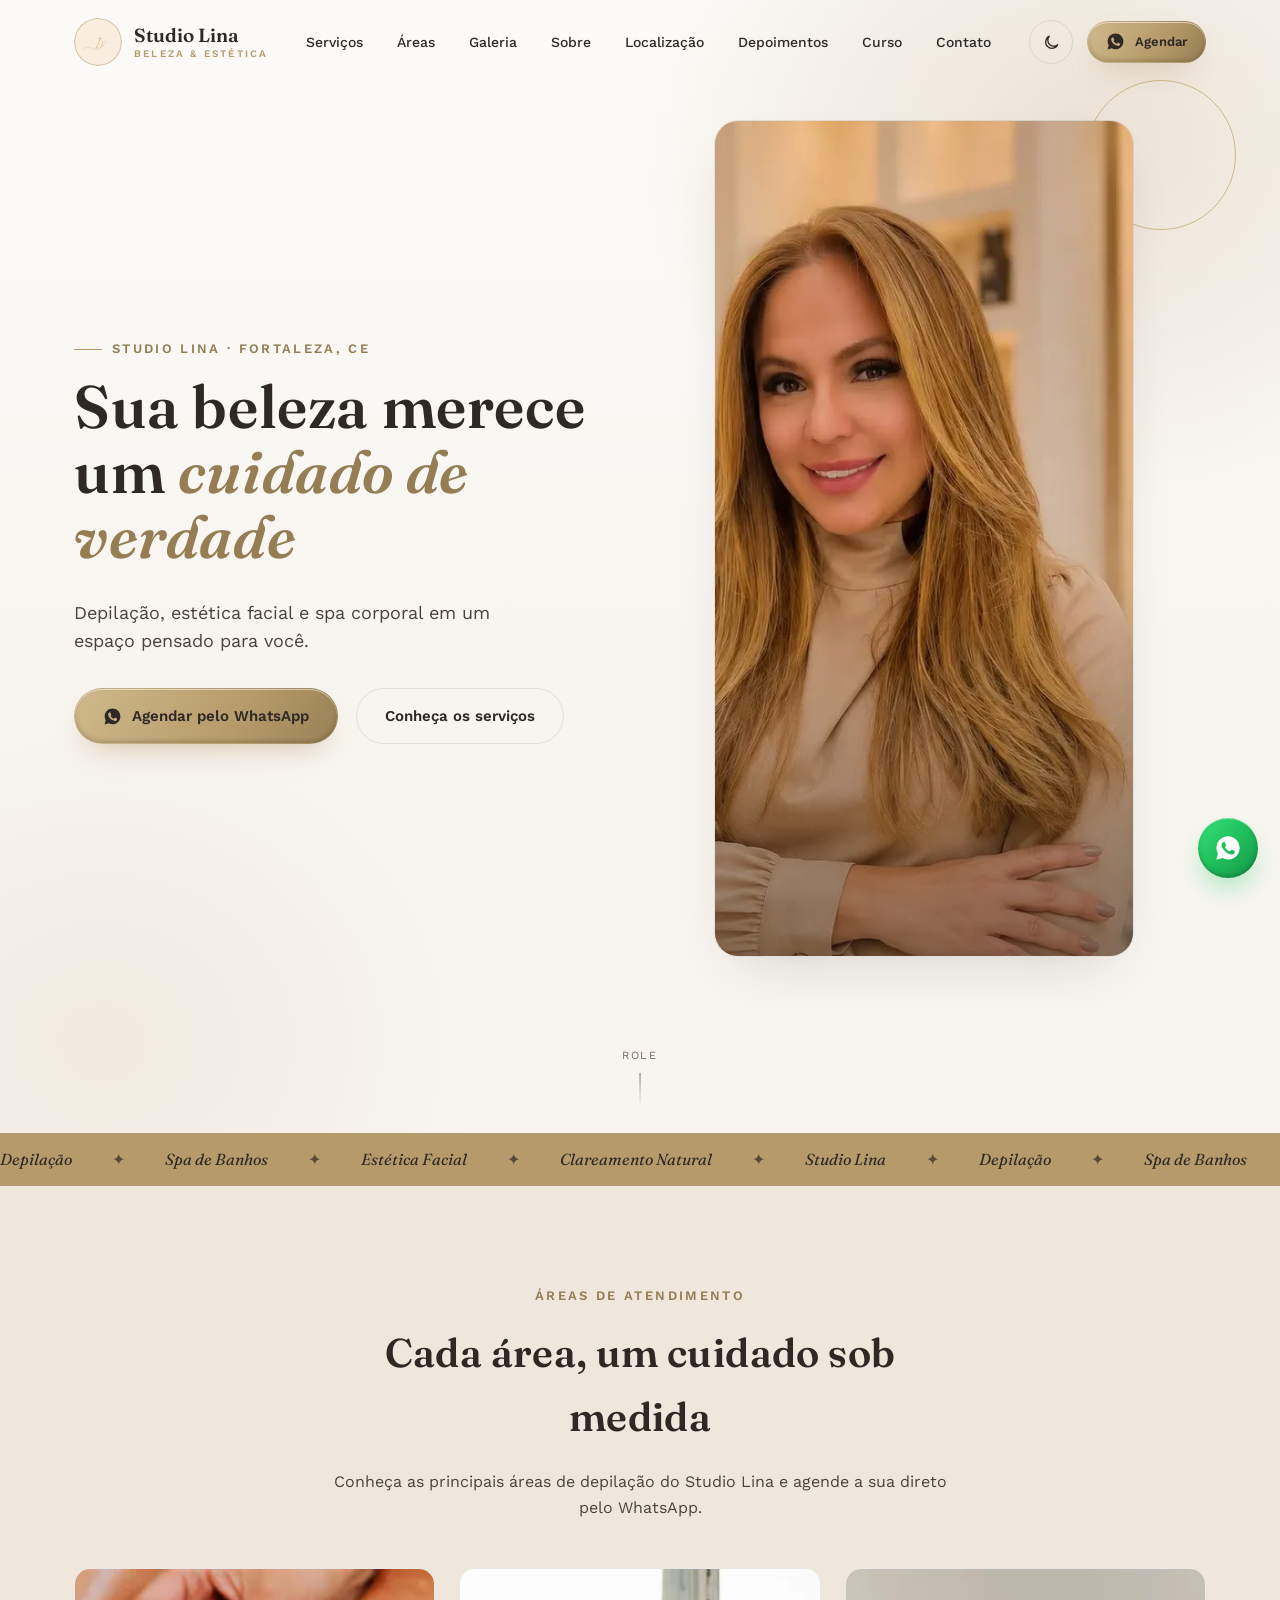
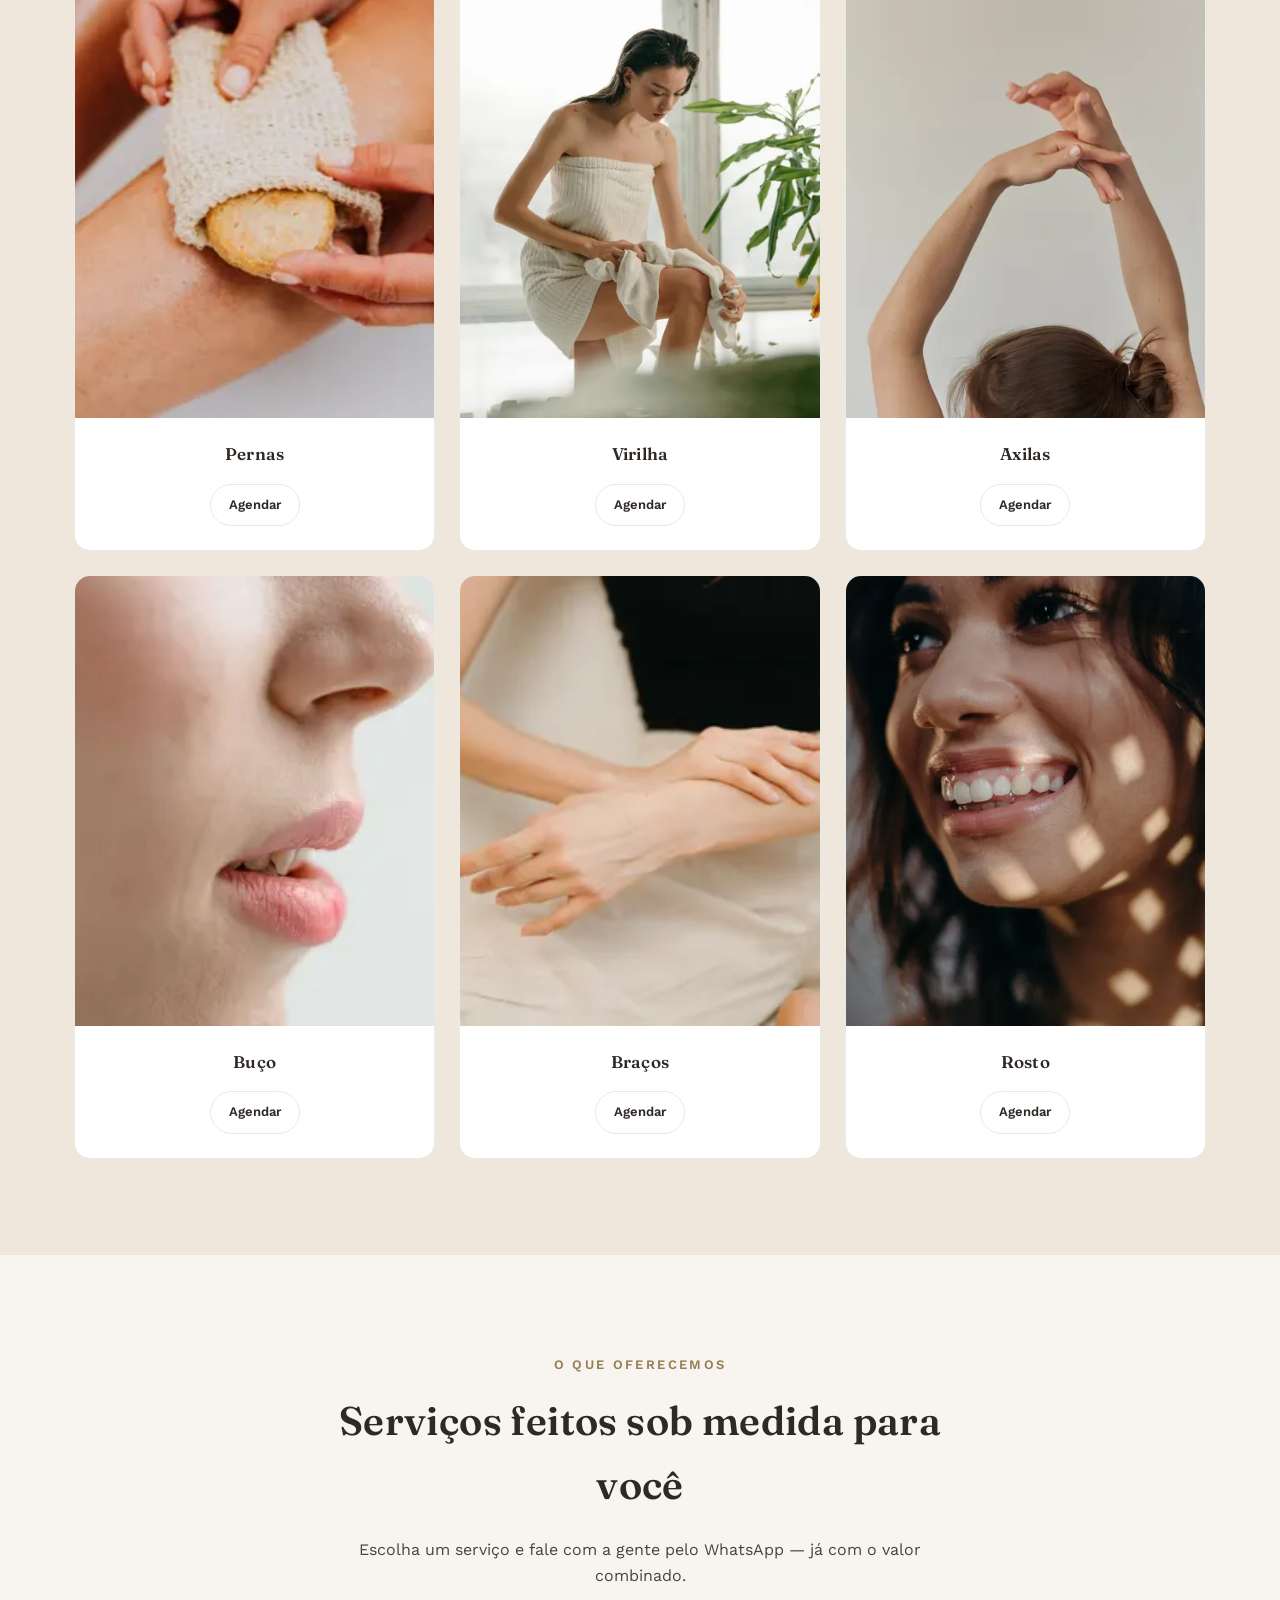
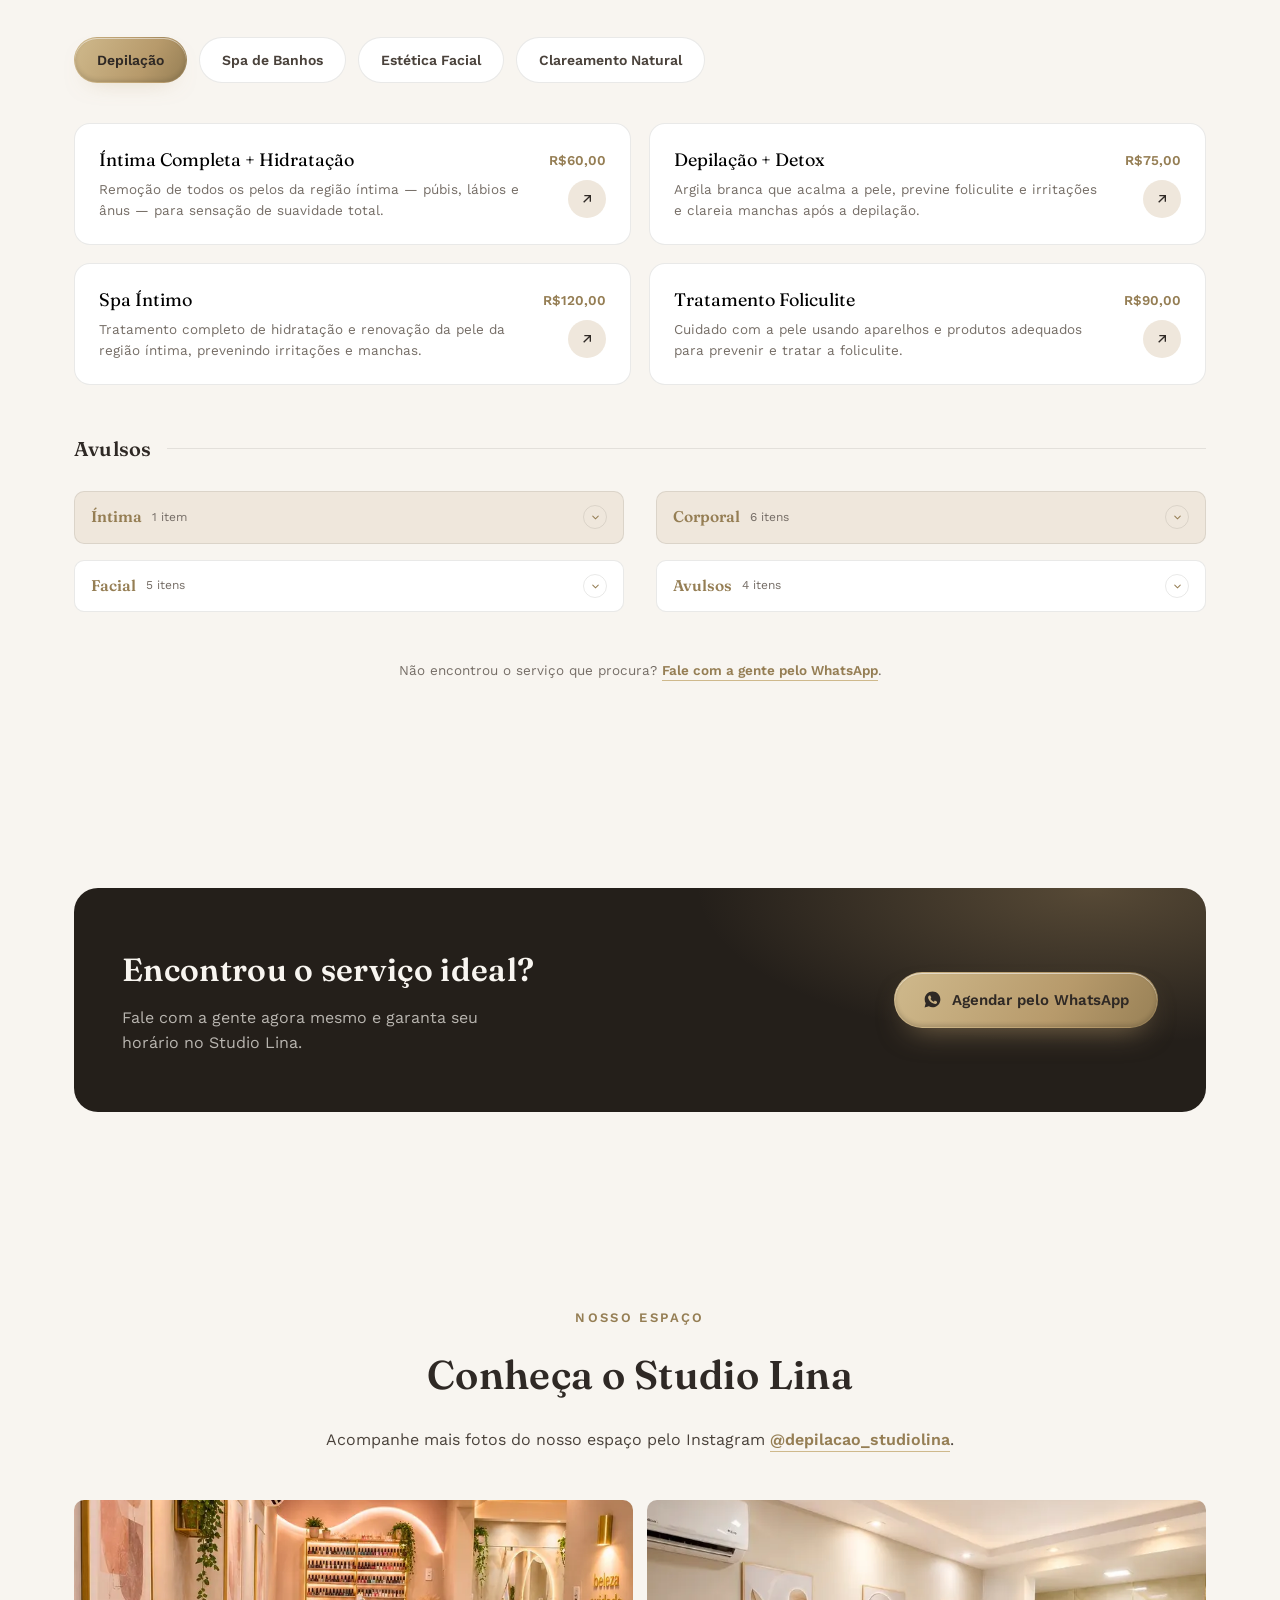
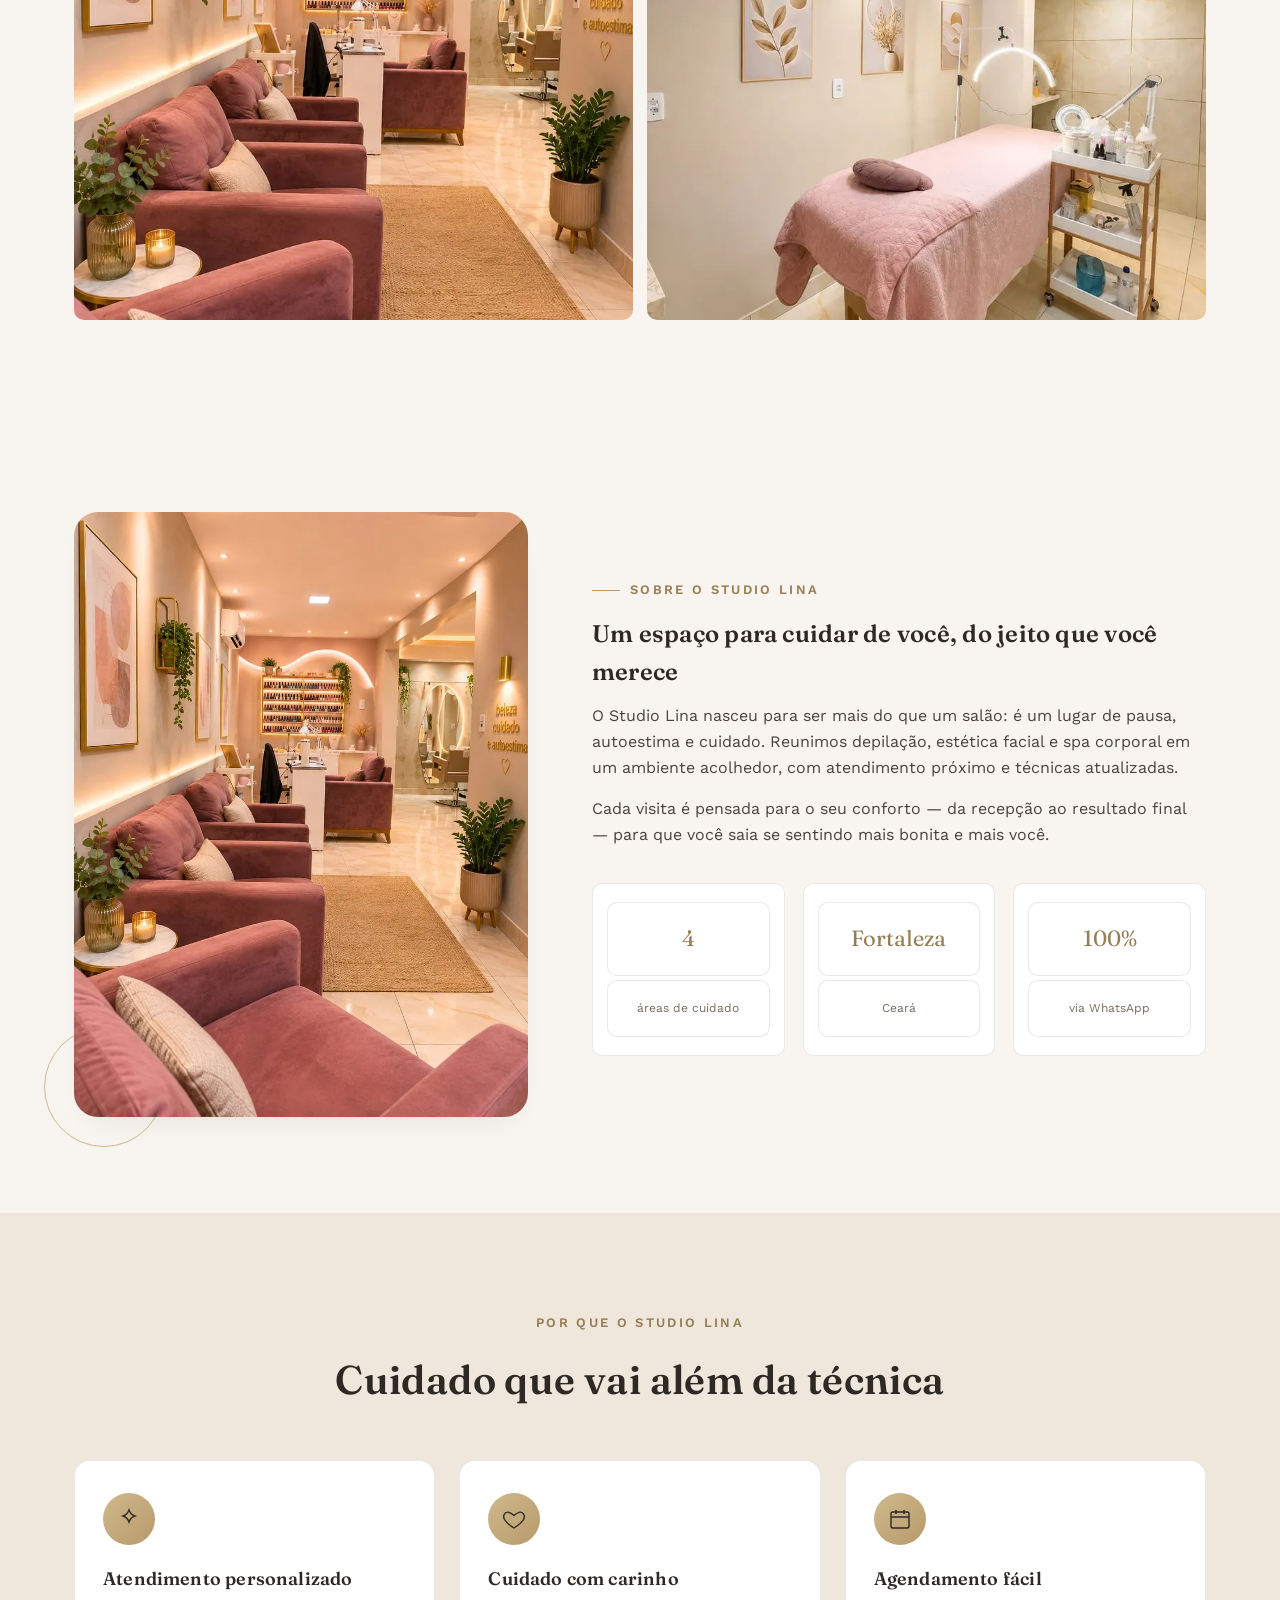
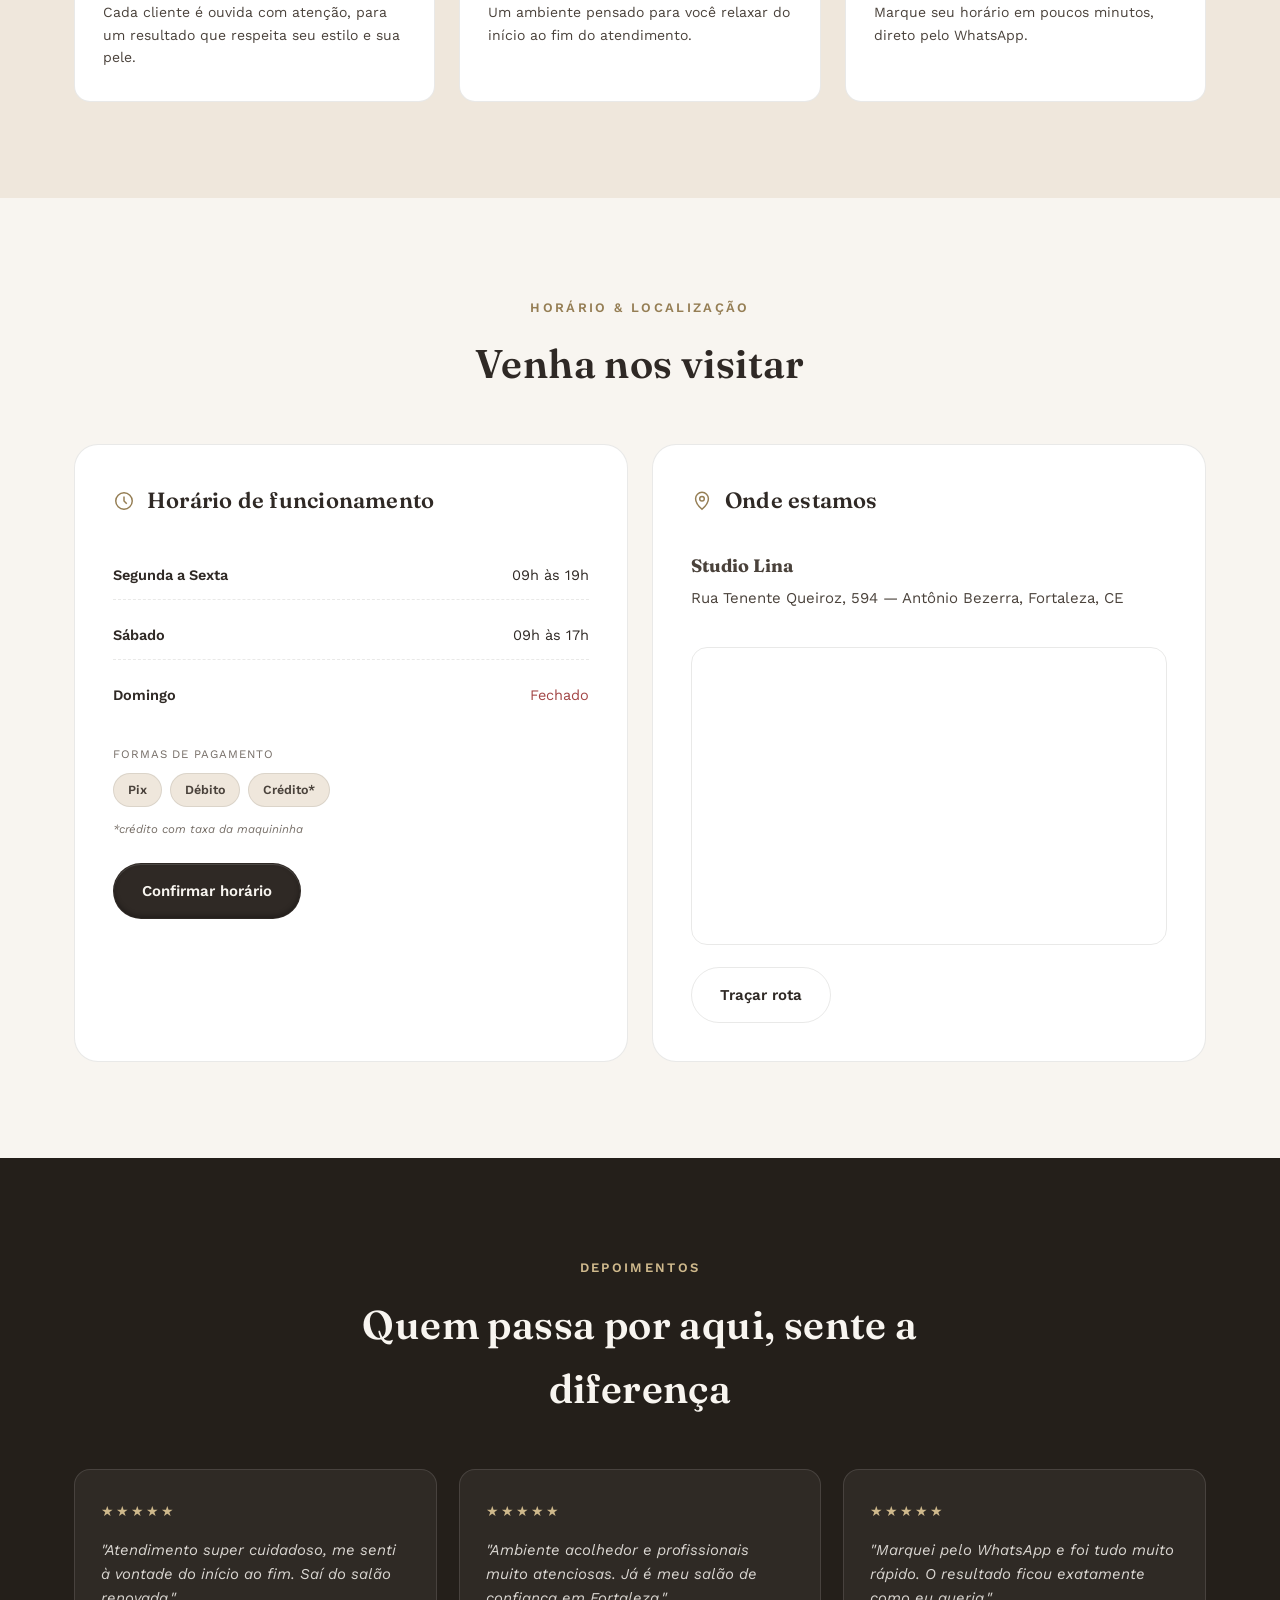
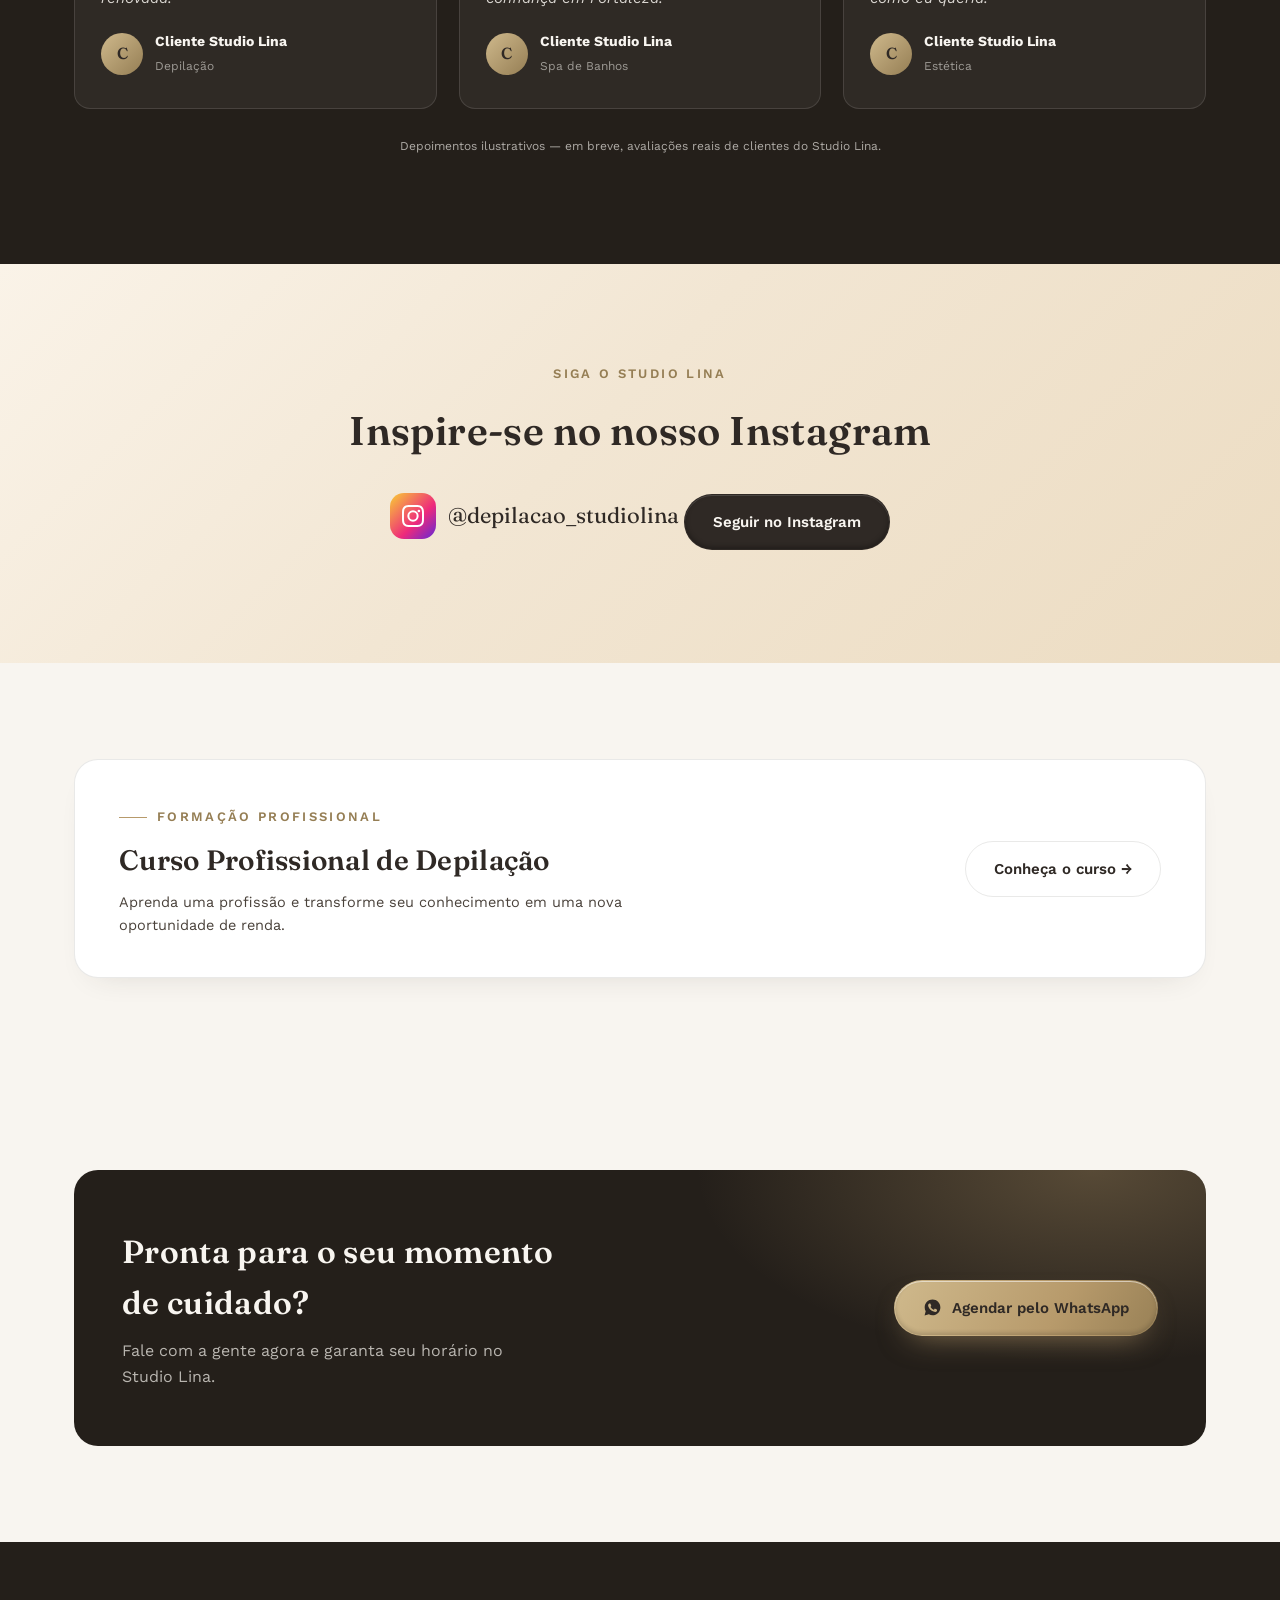
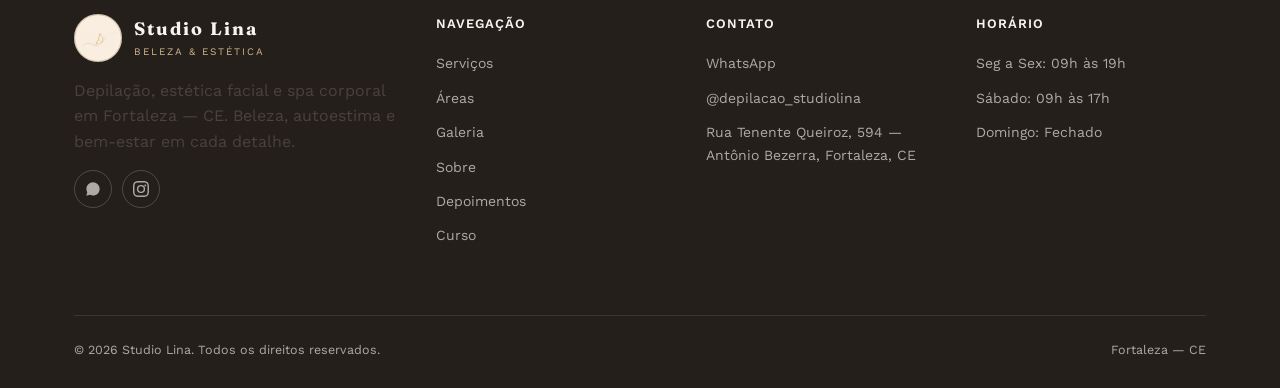
==== commit ff47d532: "Redesign com paleta premium, otimizacao mobile e nova pagina do curso - Nova paleta de cores (creme/" ====
--- a/index.html
+++ b/index.html
@@ -39,7 +39,9 @@
 
 <link rel="preconnect" href="https://fonts.googleapis.com">
 <link rel="preconnect" href="https://fonts.gstatic.com" crossorigin>
-<link href="https://fonts.googleapis.com/css2?family=Fraunces:ital,opsz,wght@0,9..144,300;0,9..144,400;0,9..144,500;0,9..144,600;1,9..144,400;1,9..144,500&family=Work+Sans:wght@300;400;500;600&display=swap" rel="stylesheet">
+<link rel="preload" as="style" href="https://fonts.googleapis.com/css2?family=Fraunces:ital,opsz,wght@0,9..144,300;0,9..144,400;0,9..144,500;0,9..144,600;1,9..144,400;1,9..144,500&family=Work+Sans:wght@300;400;500;600&display=swap">
+<link href="https://fonts.googleapis.com/css2?family=Fraunces:ital,opsz,wght@0,9..144,300;0,9..144,400;0,9..144,500;0,9..144,600;1,9..144,400;1,9..144,500&family=Work+Sans:wght@300;400;500;600&display=swap" rel="stylesheet" media="print" onload="this.media='all'">
+<noscript><link href="https://fonts.googleapis.com/css2?family=Fraunces:ital,opsz,wght@0,9..144,300;0,9..144,400;0,9..144,500;0,9..144,600;1,9..144,400;1,9..144,500&family=Work+Sans:wght@300;400;500;600&display=swap" rel="stylesheet"></noscript>
 <link rel="stylesheet" href="assets/css/style.css">
 
 <!-- Schema.org: BeautySalon (LocalBusiness) -->
@@ -76,21 +78,6 @@
 }
 </script>
 
-<!-- Schema.org: Course -->
-<script type="application/ld+json">
-{
-  "@context": "https://schema.org",
-  "@type": "Course",
-  "name": "Curso Profissional de Depilação",
-  "description": "Treinamento completo para quem deseja começar do zero ou aperfeiçoar seus conhecimentos em depilação profissional: fundamentos, biossegurança, técnicas faciais e corporais, atendimento e anamnese.",
-  "provider": {
-    "@type": "Organization",
-    "name": "Studio Lina",
-    "sameAs": "https://www.studiolina.com.br/",
-    "url": "https://www.studiolina.com.br/"
-  }
-}
-</script>
 
 <!--
   Google Tag Manager — descomente e informe o seu GTM-XXXXXXX para ativar.
@@ -110,18 +97,19 @@
 <header class="site-header" id="siteHeader">
   <div class="wrap nav">
     <a href="#top" class="brand">
-      <img src="assets/img/logo.png" alt="Logotipo Studio Lina" width="44" height="44">
+      <img src="assets/img/logo-mark.png" alt="Logotipo Studio Lina" width="48" height="48">
       <span class="brand-name">Studio Lina<span>BELEZA &amp; ESTÉTICA</span></span>
     </a>
 
     <nav class="nav-links" id="navLinks" aria-label="Navegação principal">
       <button class="nav-close" id="navClose" aria-label="Fechar menu">✕</button>
       <a href="#servicos">Serviços</a>
+      <a href="#areas">Áreas</a>
       <a href="#galeria">Galeria</a>
       <a href="#sobre">Sobre</a>
       <a href="#localizacao">Localização</a>
       <a href="#depoimentos">Depoimentos</a>
-      <a href="#curso">Curso</a>
+      <a href="curso.html">Curso</a>
       <a href="#contato">Contato</a>
     </nav>
 
@@ -147,39 +135,27 @@
 
   <!-- ============ HERO ============ -->
   <section class="hero">
-    <div class="hero-noise"></div>
     <div class="wrap hero-grid">
       <div>
-        <div class="eyebrow hero-eyebrow"><span>Fortaleza · CE</span></div>
+        <div class="eyebrow hero-eyebrow"><span>Studio Lina · Fortaleza, CE</span></div>
         <h1 class="blur-reveal">Sua beleza merece um <em>cuidado de verdade</em></h1>
-        <p class="lead">No Studio Lina você encontra depilação, estética facial e spa corporal em um só lugar — um espaço pensado para você relaxar, cuidar de si e sair renovada.</p>
+        <p class="lead">Depilação, estética facial e spa corporal em um espaço pensado para você.</p>
         <div class="hero-actions">
           <a class="btn btn-primary wa-cta" href="#" data-wa-message="Olá! Gostaria de agendar um horário no Studio Lina 💛" target="_blank" rel="noopener">
             <svg viewBox="0 0 24 24" fill="currentColor"><path d="M12.04 2C6.58 2 2.13 6.45 2.13 11.91c0 1.75.46 3.39 1.26 4.82L2 22l5.42-1.36c1.39.75 2.98 1.18 4.62 1.18h.01c5.46 0 9.91-4.45 9.91-9.91C21.96 6.45 17.5 2 12.04 2zm5.79 14.14c-.24.68-1.39 1.32-1.92 1.4-.49.08-1.11.11-1.79-.11-.41-.13-.94-.3-1.62-.6-2.85-1.23-4.71-4.1-4.85-4.29-.14-.19-1.16-1.54-1.16-2.94 0-1.4.73-2.09 1-2.38.26-.28.57-.35.76-.35.19 0 .38 0 .55.01.18.01.41-.07.64.49.24.57.81 1.98.88 2.12.07.14.11.31.02.5-.09.19-.14.31-.28.47-.14.16-.29.36-.42.48-.14.14-.28.29-.12.56.16.28.71 1.17 1.53 1.9 1.05.94 1.94 1.23 2.21 1.37.28.14.44.12.6-.07.16-.19.68-.8.87-1.07.18-.28.37-.23.62-.14.26.09 1.63.77 1.91.91.28.14.47.21.53.33.07.12.07.68-.17 1.36z"/></svg>
             Agendar pelo WhatsApp
           </a>
-          <a class="btn btn-ghost" href="#servicos">Ver serviços</a>
-        </div>
-        <div class="hero-stats">
-          <div><span class="n">4</span><span class="l">áreas de cuidado</span></div>
-          <div><span class="n">Fortaleza</span><span class="l">Rua Tenente Queiroz</span></div>
-          <div><span class="n">100%</span><span class="l">agendamento via WhatsApp</span></div>
+          <a class="btn btn-ghost" href="#servicos">Conheça os serviços</a>
         </div>
       </div>
 
       <div class="hero-visual">
         <div class="hero-ring" aria-hidden="true"></div>
         <div class="hero-frame">
-          <img src="assets/img/curso-hero.jpg" alt="Especialista do Studio Lina em Fortaleza" width="502" height="1000" loading="eager">
-        </div>
-        <div class="hero-badge">
-          <span class="ico">
-            <svg viewBox="0 0 24 24" fill="none" stroke="currentColor" stroke-width="1.4"><path d="M12 3c1 3 3 5 6 6-3 1-5 3-6 6-1-3-3-5-6-6 3-1 5-3 6-6z"/></svg>
-          </span>
-          <span>
-            <strong>Cuidado especializado</strong>
-            <span>Feito para o seu momento de cuidado</span>
-          </span>
+          <picture>
+            <source type="image/webp" srcset="assets/img/curso-hero-sm.webp 460w, assets/img/curso-hero.webp 900w" sizes="(max-width:767px) 220px, (max-width:900px) 340px, 420px">
+            <img src="assets/img/curso-hero.jpg" srcset="assets/img/curso-hero-sm.jpg 460w, assets/img/curso-hero.jpg 900w" sizes="(max-width:767px) 220px, (max-width:900px) 340px, 420px" alt="Especialista do Studio Lina em Fortaleza" width="502" height="1000" loading="eager">
+          </picture>
         </div>
       </div>
     </div>
@@ -193,6 +169,79 @@
       <span>Depilação</span><span>Spa de Banhos</span><span>Estética Facial</span><span>Clareamento Natural</span><span>Studio Lina</span>
     </div>
   </div>
+
+  <!-- ============ ÁREAS DE ATENDIMENTO ============ -->
+  <section id="areas" class="areas">
+    <div class="wrap">
+      <div class="section-head center">
+        <div class="eyebrow"><span>Áreas de atendimento</span></div>
+        <h2 class="blur-reveal">Cada área, um cuidado sob medida</h2>
+        <p>Conheça as principais áreas de depilação do Studio Lina e agende a sua direto pelo WhatsApp.</p>
+      </div>
+      <div class="areas-grid">
+        <div class="area-card reveal-sm">
+          <div class="area-media">
+            <picture>
+              <source type="image/webp" srcset="assets/img/areas/pernas-sm.webp 420w, assets/img/areas/pernas.webp 700w" sizes="(max-width:560px) 90vw, (max-width:900px) 45vw, 380px">
+              <img src="assets/img/areas/pernas.jpg" srcset="assets/img/areas/pernas-sm.jpg 420w, assets/img/areas/pernas.jpg 700w" sizes="(max-width:560px) 90vw, (max-width:900px) 45vw, 380px" alt="Pernas — depilação" loading="lazy">
+            </picture>
+          </div>
+          <h3 class="area-name">Pernas</h3>
+          <a class="btn btn-outline btn-sm wa-cta" href="#" data-wa-message="Olá! Gostaria de agendar depilação de Pernas no Studio Lina." target="_blank" rel="noopener">Agendar</a>
+        </div>
+        <div class="area-card reveal-sm">
+          <div class="area-media">
+            <picture>
+              <source type="image/webp" srcset="assets/img/areas/virilha-sm.webp 420w, assets/img/areas/virilha.webp 700w" sizes="(max-width:560px) 90vw, (max-width:900px) 45vw, 380px">
+              <img src="assets/img/areas/virilha.jpg" srcset="assets/img/areas/virilha-sm.jpg 420w, assets/img/areas/virilha.jpg 700w" sizes="(max-width:560px) 90vw, (max-width:900px) 45vw, 380px" alt="Virilha — depilação" loading="lazy">
+            </picture>
+          </div>
+          <h3 class="area-name">Virilha</h3>
+          <a class="btn btn-outline btn-sm wa-cta" href="#" data-wa-message="Olá! Gostaria de agendar depilação de Virilha no Studio Lina." target="_blank" rel="noopener">Agendar</a>
+        </div>
+        <div class="area-card reveal-sm">
+          <div class="area-media">
+            <picture>
+              <source type="image/webp" srcset="assets/img/areas/axilas-sm.webp 420w, assets/img/areas/axilas.webp 700w" sizes="(max-width:560px) 90vw, (max-width:900px) 45vw, 380px">
+              <img src="assets/img/areas/axilas.jpg" srcset="assets/img/areas/axilas-sm.jpg 420w, assets/img/areas/axilas.jpg 700w" sizes="(max-width:560px) 90vw, (max-width:900px) 45vw, 380px" alt="Axilas — depilação" loading="lazy">
+            </picture>
+          </div>
+          <h3 class="area-name">Axilas</h3>
+          <a class="btn btn-outline btn-sm wa-cta" href="#" data-wa-message="Olá! Gostaria de agendar depilação de Axilas no Studio Lina." target="_blank" rel="noopener">Agendar</a>
+        </div>
+        <div class="area-card reveal-sm">
+          <div class="area-media">
+            <picture>
+              <source type="image/webp" srcset="assets/img/areas/buco-sm.webp 420w, assets/img/areas/buco.webp 700w" sizes="(max-width:560px) 90vw, (max-width:900px) 45vw, 380px">
+              <img src="assets/img/areas/buco.jpg" srcset="assets/img/areas/buco-sm.jpg 420w, assets/img/areas/buco.jpg 700w" sizes="(max-width:560px) 90vw, (max-width:900px) 45vw, 380px" alt="Buço — depilação" loading="lazy" style="object-position:25% 50%">
+            </picture>
+          </div>
+          <h3 class="area-name">Buço</h3>
+          <a class="btn btn-outline btn-sm wa-cta" href="#" data-wa-message="Olá! Gostaria de agendar depilação de Buço no Studio Lina." target="_blank" rel="noopener">Agendar</a>
+        </div>
+        <div class="area-card reveal-sm">
+          <div class="area-media">
+            <picture>
+              <source type="image/webp" srcset="assets/img/areas/bracos-sm.webp 420w, assets/img/areas/bracos.webp 700w" sizes="(max-width:560px) 90vw, (max-width:900px) 45vw, 380px">
+              <img src="assets/img/areas/bracos.jpg" srcset="assets/img/areas/bracos-sm.jpg 420w, assets/img/areas/bracos.jpg 700w" sizes="(max-width:560px) 90vw, (max-width:900px) 45vw, 380px" alt="Braços — depilação" loading="lazy">
+            </picture>
+          </div>
+          <h3 class="area-name">Braços</h3>
+          <a class="btn btn-outline btn-sm wa-cta" href="#" data-wa-message="Olá! Gostaria de agendar depilação de Braços no Studio Lina." target="_blank" rel="noopener">Agendar</a>
+        </div>
+        <div class="area-card reveal-sm">
+          <div class="area-media">
+            <picture>
+              <source type="image/webp" srcset="assets/img/areas/rosto-sm.webp 420w, assets/img/areas/rosto.webp 700w" sizes="(max-width:560px) 90vw, (max-width:900px) 45vw, 380px">
+              <img src="assets/img/areas/rosto.jpg" srcset="assets/img/areas/rosto-sm.jpg 420w, assets/img/areas/rosto.jpg 700w" sizes="(max-width:560px) 90vw, (max-width:900px) 45vw, 380px" alt="Rosto — depilação e estética facial" loading="lazy">
+            </picture>
+          </div>
+          <h3 class="area-name">Rosto</h3>
+          <a class="btn btn-outline btn-sm wa-cta" href="#" data-wa-message="Olá! Gostaria de agendar depilação de Rosto no Studio Lina." target="_blank" rel="noopener">Agendar</a>
+        </div>
+      </div>
+    </div>
+  </section>
 
   <!-- ============ SERVIÇOS ============ -->
   <section id="servicos">
@@ -212,6 +261,12 @@
 
       <!-- Depilação -->
       <div class="service-panel active" id="panel-depilacao">
+        <button class="category-toggle" type="button" data-category="depilacao" aria-expanded="false" aria-controls="body-depilacao">
+          <span class="category-toggle-icon">🌸</span>
+          <span class="category-toggle-title">Depilação</span>
+          <span class="chevron"><svg viewBox="0 0 24 24" fill="none" stroke="currentColor" stroke-width="2.2" stroke-linecap="round"><path d="M6 9l6 6 6-6"/></svg></span>
+        </button>
+        <div class="service-panel-body" id="body-depilacao"><div class="service-panel-body-inner">
         <div class="service-grid">
           <button class="service-card reveal-sm wa-cta" type="button" data-service="Depilação íntima Completa + Hidratação (R$60,00)">
             <span class="info"><span class="name">Íntima Completa + Hidratação</span><p class="desc">Remoção de todos os pelos da região íntima — púbis, lábios e ânus — para sensação de suavidade total.</p></span>
@@ -286,10 +341,17 @@
             </div></div>
           </div>
         </div>
+        </div></div>
       </div>
 
       <!-- Spa de Banhos -->
       <div class="service-panel" id="panel-spa">
+        <button class="category-toggle" type="button" data-category="spa" aria-expanded="false" aria-controls="body-spa">
+          <span class="category-toggle-icon">🛁</span>
+          <span class="category-toggle-title">Spa de Banhos</span>
+          <span class="chevron"><svg viewBox="0 0 24 24" fill="none" stroke="currentColor" stroke-width="2.2" stroke-linecap="round"><path d="M6 9l6 6 6-6"/></svg></span>
+        </button>
+        <div class="service-panel-body" id="body-spa"><div class="service-panel-body-inner">
         <div class="service-grid">
           <button class="service-card reveal-sm wa-cta" type="button" data-service="Banho de Lua Expresso (R$70,00)">
             <span class="info"><span class="name">Banho de Lua Expresso</span><p class="desc">Banho rápido de autocuidado: selante corporal, descoloração e clareamento dos pelos e da pele, espuma de banho e hidratante iluminador.</p></span>
@@ -304,10 +366,17 @@
             <span class="meta"><span class="price">R$110,00</span><span class="go"><svg viewBox="0 0 24 24" fill="none" stroke="currentColor" stroke-width="2"><path d="M7 17 17 7M8 7h9v9"/></svg></span></span>
           </button>
         </div>
+        </div></div>
       </div>
 
       <!-- Estética Facial -->
       <div class="service-panel" id="panel-estetica">
+        <button class="category-toggle" type="button" data-category="estetica" aria-expanded="false" aria-controls="body-estetica">
+          <span class="category-toggle-icon">✨</span>
+          <span class="category-toggle-title">Estética Facial</span>
+          <span class="chevron"><svg viewBox="0 0 24 24" fill="none" stroke="currentColor" stroke-width="2.2" stroke-linecap="round"><path d="M6 9l6 6 6-6"/></svg></span>
+        </button>
+        <div class="service-panel-body" id="body-estetica"><div class="service-panel-body-inner">
         <div class="service-grid">
           <button class="service-card reveal-sm wa-cta" type="button" data-service="Limpeza de pele (R$100,00)">
             <span class="info"><span class="name">Limpeza de pele</span><p class="desc">Remove impurezas e oleosidade em profundidade: higienização, esfoliação, extração e máscara calmante com protetor solar.</p></span>
@@ -326,10 +395,17 @@
             <span class="meta"><span class="price">R$150,00</span><span class="go"><svg viewBox="0 0 24 24" fill="none" stroke="currentColor" stroke-width="2"><path d="M7 17 17 7M8 7h9v9"/></svg></span></span>
           </button>
         </div>
+        </div></div>
       </div>
 
       <!-- Clareamento Natural -->
       <div class="service-panel" id="panel-clareamento">
+        <button class="category-toggle" type="button" data-category="clareamento" aria-expanded="false" aria-controls="body-clareamento">
+          <span class="category-toggle-icon">🌿</span>
+          <span class="category-toggle-title">Clareamento Natural</span>
+          <span class="chevron"><svg viewBox="0 0 24 24" fill="none" stroke="currentColor" stroke-width="2.2" stroke-linecap="round"><path d="M6 9l6 6 6-6"/></svg></span>
+        </button>
+        <div class="service-panel-body" id="body-clareamento"><div class="service-panel-body-inner">
         <div class="package-grid">
           <div class="package-card reveal-sm">
             <div class="package-head"><span class="package-icon">🌸</span><h4>Axilas</h4></div>
@@ -365,6 +441,7 @@
           </div>
         </div>
         <p class="package-note">✨ Cuidados personalizados para uma pele mais uniforme, hidratada e bem cuidada.</p>
+        </div></div>
       </div>
 
       <p class="services-note">Não encontrou o serviço que procura? <a class="link-inline wa-cta" href="#" data-wa-message="Olá! Gostaria de saber mais sobre os serviços do Studio Lina.">Fale com a gente pelo WhatsApp</a>.</p>
@@ -393,19 +470,21 @@
       <div class="section-head center">
         <div class="eyebrow"><span>Nosso espaço</span></div>
         <h2 class="blur-reveal">Conheça o Studio Lina</h2>
-        <p>Mais fotos dos trabalhos e do espaço em breve — acompanhe também pelo Instagram <a class="link-inline" href="https://www.instagram.com/depilacao_studiolina/" target="_blank" rel="noopener">@depilacao_studiolina</a>.</p>
+        <p>Acompanhe mais fotos do nosso espaço pelo Instagram <a class="link-inline" href="https://www.instagram.com/depilacao_studiolina/" target="_blank" rel="noopener">@depilacao_studiolina</a>.</p>
       </div>
       <div class="gallery-grid">
-        <figure class="g-wide gallery-item" data-full="assets/img/salao-lounge.jpg">
-          <img src="assets/img/salao-lounge.jpg" alt="Sala de espera e manicure do Studio Lina" loading="lazy">
+        <figure class="gallery-item" data-full="assets/img/salao-lounge.jpg">
+          <picture>
+            <source type="image/webp" srcset="assets/img/salao-lounge-sm.webp 460w, assets/img/salao-lounge.webp 800w" sizes="(max-width:720px) 90vw, 560px">
+            <img src="assets/img/salao-lounge.jpg" srcset="assets/img/salao-lounge-sm.jpg 460w, assets/img/salao-lounge.jpg 800w" sizes="(max-width:720px) 90vw, 560px" alt="Sala de espera e manicure do Studio Lina" loading="lazy">
+          </picture>
         </figure>
         <figure class="gallery-item" data-full="assets/img/sala-tratamento.jpg">
-          <img src="assets/img/sala-tratamento.jpg" alt="Sala de tratamento e depilação do Studio Lina" loading="lazy">
+          <picture>
+            <source type="image/webp" srcset="assets/img/sala-tratamento-sm.webp 460w, assets/img/sala-tratamento.webp 800w" sizes="(max-width:720px) 90vw, 560px">
+            <img src="assets/img/sala-tratamento.jpg" srcset="assets/img/sala-tratamento-sm.jpg 460w, assets/img/sala-tratamento.jpg 800w" sizes="(max-width:720px) 90vw, 560px" alt="Sala de tratamento e depilação do Studio Lina" loading="lazy">
+          </picture>
         </figure>
-        <figure class="gallery-soon"><svg viewBox="0 0 24 24" fill="none" stroke="currentColor" stroke-width="1.4"><rect x="3" y="5" width="18" height="14" rx="2"/><circle cx="9" cy="10" r="1.5"/><path d="M21 17l-5.5-5.5a1 1 0 0 0-1.4 0L9 17"/></svg><span>Mais fotos<br>em breve</span></figure>
-        <figure class="gallery-soon"><svg viewBox="0 0 24 24" fill="none" stroke="currentColor" stroke-width="1.4"><rect x="3" y="5" width="18" height="14" rx="2"/><circle cx="9" cy="10" r="1.5"/><path d="M21 17l-5.5-5.5a1 1 0 0 0-1.4 0L9 17"/></svg><span>Mais fotos<br>em breve</span></figure>
-        <figure class="gallery-soon"><svg viewBox="0 0 24 24" fill="none" stroke="currentColor" stroke-width="1.4"><rect x="3" y="5" width="18" height="14" rx="2"/><circle cx="9" cy="10" r="1.5"/><path d="M21 17l-5.5-5.5a1 1 0 0 0-1.4 0L9 17"/></svg><span>Mais fotos<br>em breve</span></figure>
-        <figure class="gallery-soon"><svg viewBox="0 0 24 24" fill="none" stroke="currentColor" stroke-width="1.4"><rect x="3" y="5" width="18" height="14" rx="2"/><circle cx="9" cy="10" r="1.5"/><path d="M21 17l-5.5-5.5a1 1 0 0 0-1.4 0L9 17"/></svg><span>Mais fotos<br>em breve</span></figure>
       </div>
     </div>
   </section>
@@ -416,7 +495,10 @@
       <div class="about-media reveal">
         <div class="ring" aria-hidden="true"></div>
         <div class="frame">
-          <img src="assets/img/salao-lounge.jpg" alt="Ambiente interno do Studio Lina" width="700" height="930" loading="lazy">
+          <picture>
+            <source type="image/webp" srcset="assets/img/salao-lounge-sm.webp 460w, assets/img/salao-lounge.webp 800w" sizes="(max-width:900px) 90vw, 480px">
+            <img src="assets/img/salao-lounge.jpg" srcset="assets/img/salao-lounge-sm.jpg 460w, assets/img/salao-lounge.jpg 800w" sizes="(max-width:900px) 90vw, 480px" alt="Ambiente interno do Studio Lina" width="700" height="930" loading="lazy">
+          </picture>
         </div>
       </div>
       <div class="reveal">
@@ -550,142 +632,20 @@
         <span class="ico"><svg viewBox="0 0 24 24" fill="currentColor"><path d="M12 2.16c3.2 0 3.58.01 4.85.07 3.25.15 4.77 1.69 4.92 4.92.06 1.27.07 1.65.07 4.85s-.01 3.58-.07 4.85c-.15 3.22-1.66 4.77-4.92 4.92-1.27.06-1.64.07-4.85.07s-3.58-.01-4.85-.07c-3.26-.15-4.77-1.7-4.92-4.92-.06-1.27-.07-1.65-.07-4.85s.02-3.58.07-4.85C2.38 3.9 3.9 2.38 7.15 2.23 8.42 2.17 8.8 2.16 12 2.16zM12 0C8.74 0 8.33.01 7.05.07 2.7.27.27 2.69.07 7.05.01 8.33 0 8.74 0 12s.01 3.67.07 4.95c.2 4.36 2.62 6.78 6.98 6.98C8.33 23.99 8.74 24 12 24s3.67-.01 4.95-.07c4.35-.2 6.78-2.62 6.98-6.98.06-1.28.07-1.69.07-4.95s-.01-3.67-.07-4.95c-.2-4.35-2.62-6.78-6.98-6.98C15.67.01 15.26 0 12 0zm0 5.84A6.16 6.16 0 1 0 18.16 12 6.16 6.16 0 0 0 12 5.84zM12 16a4 4 0 1 1 4-4 4 4 0 0 1-4 4zm6.41-10.85a1.44 1.44 0 1 0 1.44 1.44 1.44 1.44 0 0 0-1.44-1.44z"/></svg></span>
         @depilacao_studiolina
       </a>
-      <div class="insta-grid">
-        <div class="insta-tile"><img src="assets/img/salao-lounge.jpg" alt="Foto do Studio Lina no Instagram" loading="lazy"></div>
-        <div class="insta-tile"><img src="assets/img/sala-tratamento.jpg" alt="Foto do Studio Lina no Instagram" loading="lazy"></div>
-        <div class="insta-tile ph"><svg viewBox="0 0 24 24" fill="none" stroke="currentColor" stroke-width="1.4"><rect x="2" y="2" width="20" height="20" rx="5"/><circle cx="12" cy="12" r="4"/><circle cx="17.5" cy="6.5" r="1"/></svg></div>
-      </div>
       <a class="btn btn-dark" href="https://www.instagram.com/depilacao_studiolina/" target="_blank" rel="noopener">Seguir no Instagram</a>
     </div>
   </section>
 
-  <!-- ============ CURSO PROFISSIONAL DE DEPILAÇÃO ============ -->
+  <!-- ============ CURSO (card compacto) ============ -->
   <section id="curso">
     <div class="wrap">
-      <div class="section-head center">
-        <div class="eyebrow"><span>Formação profissional</span></div>
-        <h2 class="blur-reveal">Curso Profissional de Depilação</h2>
-        <p>Aprenda uma profissão, domine técnicas profissionais e transforme seu conhecimento em uma nova oportunidade de renda.</p>
-      </div>
-
-      <div class="course-intro reveal">
-        <p>O curso foi pensado para mulheres que desejam aprender uma nova profissão, entrar no mercado da beleza ou ampliar seus serviços — um treinamento completo para quem deseja começar do zero ou aperfeiçoar seus conhecimentos na área da beleza.</p>
-        <a class="btn btn-primary wa-cta" href="#" data-wa-message="Olá! Quero começar agora no Curso Profissional de Depilação do Studio Lina 💛" target="_blank" rel="noopener">
-          <svg viewBox="0 0 24 24" fill="currentColor"><path d="M12.04 2C6.58 2 2.13 6.45 2.13 11.91c0 1.75.46 3.39 1.26 4.82L2 22l5.42-1.36c1.39.75 2.98 1.18 4.62 1.18h.01c5.46 0 9.91-4.45 9.91-9.91C21.96 6.45 17.5 2 12.04 2zm5.79 14.14c-.24.68-1.39 1.32-1.92 1.4-.49.08-1.11.11-1.79-.11-.41-.13-.94-.3-1.62-.6-2.85-1.23-4.71-4.1-4.85-4.29-.14-.19-1.16-1.54-1.16-2.94 0-1.4.73-2.09 1-2.38.26-.28.57-.35.76-.35.19 0 .38 0 .55.01.18.01.41-.07.64.49.24.57.81 1.98.88 2.12.07.14.11.31.02.5-.09.19-.14.31-.28.47-.14.16-.29.36-.42.48-.14.14-.28.29-.12.56.16.28.71 1.17 1.53 1.9 1.05.94 1.94 1.23 2.21 1.37.28.14.44.12.6-.07.16-.19.68-.8.87-1.07.18-.28.37-.23.62-.14.26.09 1.63.77 1.91.91.28.14.47.21.53.33.07.12.07.68-.17 1.36z"/></svg>
-          Quero começar agora
-        </a>
-        <p class="course-intro-note">Vagas para a próxima turma — consulte disponibilidade pelo WhatsApp.</p>
-        <button class="btn btn-outline course-more-toggle" type="button" id="courseMoreToggle" aria-expanded="false" aria-controls="courseDetails">
-          <span class="label">Saiba mais</span>
-          <svg viewBox="0 0 24 24" fill="none" stroke="currentColor" stroke-width="2.2" stroke-linecap="round"><path d="M6 9l6 6 6-6"/></svg>
-        </button>
-      </div>
-
-      <div class="course-details" id="courseDetails">
-      <h3 class="services-subhead">Para quem é esse curso?</h3>
-      <div class="audience-grid">
-        <div class="audience-card reveal"><div class="num">01</div><h4>Começando do zero</h4><p>Para quem nunca trabalhou com depilação.</p></div>
-        <div class="audience-card reveal"><div class="num">02</div><h4>Profissional da beleza</h4><p>Para quem deseja adicionar depilação aos seus serviços.</p></div>
-        <div class="audience-card reveal"><div class="num">03</div><h4>Nova fonte de renda</h4><p>Para quem deseja trabalhar por conta própria.</p></div>
-        <div class="audience-card reveal"><div class="num">04</div><h4>Aperfeiçoamento</h4><p>Para quem já atua na área e quer evoluir.</p></div>
-      </div>
-
-      <h3 class="services-subhead">O que você vai aprender</h3>
-      <div class="curriculum-grid">
-        <div class="curriculum-item reveal">
-          <span class="ico"><svg viewBox="0 0 24 24" fill="none" stroke="currentColor" stroke-width="1.5"><path d="M12 3c1 3 3 5 6 6-3 1-5 3-6 6-1-3-3-5-6-6 3-1 5-3 6-6z"/></svg></span>
-          <div><h4>Fundamentos da depilação</h4><p>Base teórica essencial para atuar com segurança e confiança.</p></div>
-        </div>
-        <div class="curriculum-item reveal">
-          <span class="ico"><svg viewBox="0 0 24 24" fill="none" stroke="currentColor" stroke-width="1.5"><path d="M12 3l7 3v6c0 4.5-3 7.5-7 9-4-1.5-7-4.5-7-9V6l7-3z"/></svg></span>
-          <div><h4>Biossegurança</h4><p>Protocolos de higiene e segurança para cliente e profissional.</p></div>
-        </div>
-        <div class="curriculum-item reveal">
-          <span class="ico"><svg viewBox="0 0 24 24" fill="none" stroke="currentColor" stroke-width="1.5"><path d="M12 3 2 8l10 5 10-5-10-5z"/><path d="M2 13l10 5 10-5"/></svg></span>
-          <div><h4>Anatomia da pele e dos pelos</h4><p>Entenda as estruturas para adaptar a técnica a cada cliente.</p></div>
-        </div>
-        <div class="curriculum-item reveal">
-          <span class="ico"><svg viewBox="0 0 24 24" fill="none" stroke="currentColor" stroke-width="1.5"><rect x="3" y="8" width="18" height="12" rx="2"/><path d="M8 8V6a2 2 0 0 1 2-2h4a2 2 0 0 1 2 2v2"/></svg></span>
-          <div><h4>Materiais e equipamentos</h4><p>Conheça e domine os itens usados no dia a dia profissional.</p></div>
-        </div>
-        <div class="curriculum-item reveal">
-          <span class="ico"><svg viewBox="0 0 24 24" fill="none" stroke="currentColor" stroke-width="1.5"><path d="M4 12c2-3 4-3 6 0s4 3 6 0 4-3 6 0"/></svg></span>
-          <div><h4>Técnicas de depilação</h4><p>Métodos modernos e seguros, passo a passo.</p></div>
-        </div>
-        <div class="curriculum-item reveal">
-          <span class="ico"><svg viewBox="0 0 24 24" fill="none" stroke="currentColor" stroke-width="1.5"><circle cx="12" cy="12" r="8"/><path d="M9 10h.01M15 10h.01M9 15c1 1 5 1 6 0"/></svg></span>
-          <div><h4>Depilação facial</h4><p>Técnicas específicas para a região do rosto.</p></div>
-        </div>
-        <div class="curriculum-item reveal">
-          <span class="ico"><svg viewBox="0 0 24 24" fill="none" stroke="currentColor" stroke-width="1.5"><circle cx="12" cy="5" r="2.5"/><path d="M7 21l2-9h6l2 9M9 12V8a3 3 0 0 1 6 0v4"/></svg></span>
-          <div><h4>Depilação corporal</h4><p>Técnicas para pernas, braços, costas e demais áreas do corpo.</p></div>
-        </div>
-        <div class="curriculum-item reveal">
-          <span class="ico"><svg viewBox="0 0 24 24" fill="none" stroke="currentColor" stroke-width="1.5"><path d="M12 21s-7-4.35-9.5-8.5C.7 9 2 5.5 5.4 5.1 7.5 4.9 9 6 12 8.5 15 6 16.5 4.9 18.6 5.1 22 5.5 23.3 9 21.5 12.5 19 16.65 12 21 12 21z"/></svg></span>
-          <div><h4>Cuidados pré e pós-procedimento</h4><p>Orientações para preparar e finalizar cada atendimento.</p></div>
-        </div>
-        <div class="curriculum-item reveal">
-          <span class="ico"><svg viewBox="0 0 24 24" fill="none" stroke="currentColor" stroke-width="1.5"><path d="M21 11.5a8.38 8.38 0 0 1-.9 3.8 8.5 8.5 0 0 1-7.6 4.7 8.38 8.38 0 0 1-3.8-.9L3 21l1.9-5.7a8.38 8.38 0 0 1-.9-3.8 8.5 8.5 0 0 1 4.7-7.6 8.38 8.38 0 0 1 3.8-.9h.5a8.48 8.48 0 0 1 8 8v.5z"/></svg></span>
-          <div><h4>Atendimento profissional</h4><p>Postura, comunicação e experiência para fidelizar clientes.</p></div>
-        </div>
-        <div class="curriculum-item reveal">
-          <span class="ico"><svg viewBox="0 0 24 24" fill="none" stroke="currentColor" stroke-width="1.5"><rect x="6" y="4" width="12" height="16" rx="2"/><path d="M9 4V3a1 1 0 0 1 1-1h4a1 1 0 0 1 1 1v1M9 11h6M9 15h4"/></svg></span>
-          <div><h4>Anamnese e cuidados com a cliente</h4><p>Avaliação individual para um atendimento seguro e personalizado.</p></div>
-        </div>
-      </div>
-
-      <h3 class="services-subhead">Do primeiro passo à sua nova profissão</h3>
-      <div class="process-flow">
-        <div class="process-step reveal"><span class="n">1</span><h4>Aprenda</h4></div>
-        <span class="process-arrow" aria-hidden="true"><svg viewBox="0 0 24 24" fill="none" stroke="currentColor" stroke-width="2" stroke-linecap="round" stroke-linejoin="round"><path d="M5 12h14M13 6l6 6-6 6"/></svg></span>
-        <div class="process-step reveal"><span class="n">2</span><h4>Pratique</h4></div>
-        <span class="process-arrow" aria-hidden="true"><svg viewBox="0 0 24 24" fill="none" stroke="currentColor" stroke-width="2" stroke-linecap="round" stroke-linejoin="round"><path d="M5 12h14M13 6l6 6-6 6"/></svg></span>
-        <div class="process-step reveal"><span class="n">3</span><h4>Aperfeiçoe</h4></div>
-        <span class="process-arrow" aria-hidden="true"><svg viewBox="0 0 24 24" fill="none" stroke="currentColor" stroke-width="2" stroke-linecap="round" stroke-linejoin="round"><path d="M5 12h14M13 6l6 6-6 6"/></svg></span>
-        <div class="process-step reveal"><span class="n">4</span><h4>Atenda</h4></div>
-      </div>
-      <p class="process-note reveal">Uma metodologia pensada para transformar conhecimento em habilidade prática e confiança profissional.</p>
-
-      <div class="transform-grid">
-        <div class="transform-media reveal">
-          <div class="ring" aria-hidden="true"></div>
-          <div class="frame">
-            <img src="assets/img/sala-tratamento.jpg" alt="Ambiente profissional do Studio Lina" width="700" height="875" loading="lazy">
-          </div>
-        </div>
-        <div class="transform-copy reveal">
-          <div class="eyebrow"><span>Transformação</span></div>
-          <h3>Mais do que um curso.<br>Um novo começo.</h3>
-          <p>Aprender uma profissão é abrir espaço para novas possibilidades — seja para atender por conta própria, somar aos seus serviços ou simplesmente dar o primeiro passo em uma área que você admira. O Studio Lina caminha com você nessa formação, do início ao atendimento com confiança.</p>
-          <a class="btn btn-outline wa-cta" href="#" data-wa-message="Olá! Quero saber mais sobre o Curso Profissional de Depilação do Studio Lina.">Falar com a gente</a>
-        </div>
-      </div>
-
-      <h3 class="services-subhead">Investimento</h3>
-      <div class="offer-card reveal">
-        <div class="course-name">Curso Profissional de Depilação</div>
-        <div class="offer-price">Valor e parcelamento sob consulta — fale com a gente pelo WhatsApp</div>
-        <ul class="offer-list">
-          <li><span class="tick"><svg viewBox="0 0 24 24" fill="none" stroke="currentColor" stroke-width="3" stroke-linecap="round" stroke-linejoin="round"><path d="M5 13l4 4L19 7"/></svg></span>Curso completo</li>
-          <li><span class="tick"><svg viewBox="0 0 24 24" fill="none" stroke="currentColor" stroke-width="3" stroke-linecap="round" stroke-linejoin="round"><path d="M5 13l4 4L19 7"/></svg></span>Material de apoio</li>
-          <li><span class="tick"><svg viewBox="0 0 24 24" fill="none" stroke="currentColor" stroke-width="3" stroke-linecap="round" stroke-linejoin="round"><path d="M5 13l4 4L19 7"/></svg></span>Certificado</li>
-          <li><span class="tick"><svg viewBox="0 0 24 24" fill="none" stroke="currentColor" stroke-width="3" stroke-linecap="round" stroke-linejoin="round"><path d="M5 13l4 4L19 7"/></svg></span>Suporte</li>
-          <li><span class="tick"><svg viewBox="0 0 24 24" fill="none" stroke="currentColor" stroke-width="3" stroke-linecap="round" stroke-linejoin="round"><path d="M5 13l4 4L19 7"/></svg></span>Conteúdo profissional</li>
-        </ul>
-        <a class="btn btn-primary btn-block wa-cta" href="#" data-wa-message="Olá! Quero garantir minha vaga no Curso Profissional de Depilação do Studio Lina 💛" target="_blank" rel="noopener">
-          <svg viewBox="0 0 24 24" fill="currentColor"><path d="M12.04 2C6.58 2 2.13 6.45 2.13 11.91c0 1.75.46 3.39 1.26 4.82L2 22l5.42-1.36c1.39.75 2.98 1.18 4.62 1.18h.01c5.46 0 9.91-4.45 9.91-9.91C21.96 6.45 17.5 2 12.04 2zm5.79 14.14c-.24.68-1.39 1.32-1.92 1.4-.49.08-1.11.11-1.79-.11-.41-.13-.94-.3-1.62-.6-2.85-1.23-4.71-4.1-4.85-4.29-.14-.19-1.16-1.54-1.16-2.94 0-1.4.73-2.09 1-2.38.26-.28.57-.35.76-.35.19 0 .38 0 .55.01.18.01.41-.07.64.49.24.57.81 1.98.88 2.12.07.14.11.31.02.5-.09.19-.14.31-.28.47-.14.16-.29.36-.42.48-.14.14-.28.29-.12.56.16.28.71 1.17 1.53 1.9 1.05.94 1.94 1.23 2.21 1.37.28.14.44.12.6-.07.16-.19.68-.8.87-1.07.18-.28.37-.23.62-.14.26.09 1.63.77 1.91.91.28.14.47.21.53.33.07.12.07.68-.17 1.36z"/></svg>
-          Garantir minha vaga
-        </a>
-        <form class="lead-form" id="leadForm">
-          <p class="legend">Ou deixe seu nome que a gente te chama</p>
-          <div class="form-field">
-            <label for="leadName">Seu nome</label>
-            <input type="text" id="leadName" name="nome" placeholder="Como podemos te chamar?" autocomplete="name" required>
-          </div>
-          <button type="submit" class="btn btn-outline btn-block">Quero ser contatada</button>
-          <p class="form-note">Ao enviar, você será direcionada ao WhatsApp do Studio Lina.</p>
-        </form>
-      </div>
+      <div class="course-teaser reveal">
+        <div class="course-teaser-text">
+          <div class="eyebrow"><span>Formação profissional</span></div>
+          <h2>Curso Profissional de Depilação</h2>
+          <p>Aprenda uma profissão e transforme seu conhecimento em uma nova oportunidade de renda.</p>
+        </div>
+        <a class="btn btn-outline course-teaser-btn" href="curso.html">Conheça o curso →</a>
       </div>
     </div>
   </section>
@@ -713,7 +673,7 @@
     <div class="footer-grid">
       <div>
         <div class="footer-brand">
-          <img src="assets/img/logo.png" alt="Logotipo Studio Lina" width="44" height="44">
+          <img src="assets/img/logo-mark.png" alt="Logotipo Studio Lina" width="48" height="48">
           <span><strong>Studio Lina</strong><span>BELEZA &amp; ESTÉTICA</span></span>
         </div>
         <p>Depilação, estética facial e spa corporal em Fortaleza — CE. Beleza, autoestima e bem-estar em cada detalhe.</p>
@@ -727,21 +687,22 @@
         </div>
       </div>
       <div class="footer-col">
-        <h4>Navegação</h4>
+        <h3>Navegação</h3>
         <a href="#servicos">Serviços</a>
+        <a href="#areas">Áreas</a>
         <a href="#galeria">Galeria</a>
         <a href="#sobre">Sobre</a>
         <a href="#depoimentos">Depoimentos</a>
-        <a href="#curso">Curso</a>
+        <a href="curso.html">Curso</a>
       </div>
       <div class="footer-col">
-        <h4>Contato</h4>
+        <h3>Contato</h3>
         <a href="https://wa.me/5585998048023" target="_blank" rel="noopener">WhatsApp</a>
         <a href="https://www.instagram.com/depilacao_studiolina/" target="_blank" rel="noopener">@depilacao_studiolina</a>
         <p>Rua Tenente Queiroz, 594 — Antônio Bezerra, Fortaleza, CE</p>
       </div>
       <div class="footer-col">
-        <h4>Horário</h4>
+        <h3>Horário</h3>
         <p>Seg a Sex: 09h às 19h</p>
         <p>Sábado: 09h às 17h</p>
         <p>Domingo: Fechado</p>
--- a/assets/css/style.css
+++ b/assets/css/style.css
@@ -5,62 +5,62 @@
    =========================================================== */
 
 :root{
-  --ink:        #12100e;
-  --ink-soft:   #2a2622;
-  --ivory:      #faf6ee;
-  --ivory-dim:  #f1ead9;
+  --ink:        #241f1a;
+  --ink-soft:   #362e27;
+  --ivory:      #f8f5f0;
+  --ivory-dim:  #efe7dc;
   --card:       #ffffff;
-  --gold:       #b6884c;
-  --gold-light: #d8b477;
-  --gold-dark:  #8f6a37;
-  --blush:      #e7cdb8;
-  --line:       rgba(18,16,14,.1);
-  --muted:      #6b6259;
+  --gold:       #b79a6b;
+  --gold-light: #cfb98c;
+  --gold-dark:  #957e54;
+  --blush:      #efe0cc;
+  --line:       rgba(47,41,37,.1);
+  --muted:      #756d66;
 
   /* Superfícies e textos que alternam entre modo claro e escuro
      (as faixas escuras fixas — hero, depoimentos, rodapé, cta — usam
      --ink/--ivory acima e não mudam com o tema). */
-  --bg:              #faf6ee;
-  --bg-alt:          #f1ead9;
+  --bg:              #f8f5f0;
+  --bg-alt:          #efe7dc;
   --surface:         #ffffff;
-  --text:            #12100e;
-  --text-soft:       #2a2622;
-  --text-muted:      #6b6259;
-  --border:          rgba(18,16,14,.1);
-  --header-scroll-bg: rgba(250,246,238,.92);
-  --accent-text:     #8f6a37;
-  --insta-bg: linear-gradient(135deg,#fdf1e4,#f7e3cf 45%,#f3d9be);
-  --hero-glow-1: rgba(182,136,76,.25);
-  --hero-glow-2: rgba(182,136,76,.12);
+  --text:            #2f2925;
+  --text-soft:       #4a423b;
+  --text-muted:      #756d66;
+  --border:          rgba(47,41,37,.1);
+  --header-scroll-bg: rgba(248,245,240,.92);
+  --accent-text:     #957e54;
+  --insta-bg: linear-gradient(135deg,#faf3e8,#f2e6d3 45%,#ecdcc2);
+  --hero-glow-1: rgba(183,154,107,.25);
+  --hero-glow-2: rgba(183,154,107,.12);
   --hero-veil: linear-gradient(180deg, rgba(255,255,255,.6), rgba(255,255,255,0) 60%);
 
   --font-display: "Fraunces", "Times New Roman", serif;
   --font-body: "Work Sans", -apple-system, BlinkMacSystemFont, "Segoe UI", sans-serif;
 
-  --radius-lg: 28px;
-  --radius-md: 18px;
+  --radius-lg: 24px;
+  --radius-md: 16px;
   --radius-sm: 10px;
 
-  --shadow-soft: 0 20px 50px -25px rgba(18,16,14,.35);
-  --shadow-card: 0 12px 30px -18px rgba(18,16,14,.28);
+  --shadow-soft: 0 24px 55px -28px rgba(47,41,37,.22);
+  --shadow-card: 0 14px 32px -20px rgba(47,41,37,.16);
 
   --ease: cubic-bezier(.22,.61,.36,1);
 }
 
 html[data-theme="dark"]{
-  --bg:              #14110f;
-  --bg-alt:          #1e1913;
-  --surface:         #221d17;
-  --text:            #f4eee3;
-  --text-soft:       #d8cfc0;
-  --text-muted:      #b8ad9e;
-  --border:          rgba(244,238,227,.18);
-  --header-scroll-bg: rgba(18,15,12,.86);
-  --accent-text:     #e0b578;
+  --bg:              #211c17;
+  --bg-alt:          #2a231d;
+  --surface:         #2e2620;
+  --text:            #f3ede3;
+  --text-soft:       #d8cebd;
+  --text-muted:      #b3a696;
+  --border:          rgba(243,237,227,.14);
+  --header-scroll-bg: rgba(28,23,19,.88);
+  --accent-text:     #d8b986;
   --insta-bg: linear-gradient(135deg,#2a2118,#302419 45%,#2a1c10);
-  --hero-glow-1: rgba(182,136,76,.35);
-  --hero-glow-2: rgba(182,136,76,.18);
-  --hero-veil: linear-gradient(180deg,#171310,#0c0a08 70%);
+  --hero-glow-1: rgba(183,154,107,.35);
+  --hero-glow-2: rgba(183,154,107,.18);
+  --hero-veil: linear-gradient(180deg,#1b1712,#100d0a 70%);
 }
 
 *,*::before,*::after{ box-sizing:border-box; }
@@ -77,6 +77,7 @@
   transition:background-color .5s var(--ease), color .5s var(--ease);
 }
 img{ max-width:100%; display:block; }
+picture{ display:block; }
 a{ color:inherit; text-decoration:none; }
 ul{ margin:0; padding:0; list-style:none; }
 h1,h2,h3,h4{ font-family:var(--font-display); font-weight:600; margin:0 0 .5em; letter-spacing:.01em; }
@@ -84,6 +85,11 @@
 button{ font:inherit; cursor:pointer; }
 ::selection{ background:var(--gold-light); color:var(--ink); }
 
+@media (max-width:767px){
+  body{ font-size:15px; line-height:1.52; }
+  p{ margin:0 0 .85em; }
+}
+
 .wrap{ width:100%; max-width:1180px; margin:0 auto; padding:0 24px; }
 
 @media (prefers-reduced-motion:no-preference){
@@ -100,26 +106,15 @@
   }
   .reveal-sm.in-view{ opacity:1; transform:none; }
 
-  /* Título entra com desfoque direcional (motion blur) e assenta nítido no lugar */
+  /* Título: fade + leve deslocamento (efeito leve, sem filter/blur pesado) */
   .blur-reveal{
-    display:inline-block;
     opacity:0;
-    filter:blur(16px);
-    transform:translateX(-3%);
-    text-shadow:
-      28px 0 26px rgba(18,16,14,.16),
-      14px 0 14px rgba(18,16,14,.14);
-    transition:
-      opacity .9s var(--ease),
-      filter .9s var(--ease),
-      transform .9s var(--ease),
-      text-shadow .9s var(--ease);
+    transform:translateY(16px);
+    transition:opacity .6s var(--ease), transform .6s var(--ease);
   }
   .blur-reveal.in-view{
     opacity:1;
-    filter:blur(0);
-    transform:translateX(0);
-    text-shadow:0 0 0 rgba(18,16,14,0);
+    transform:none;
   }
 }
 @media (prefers-reduced-motion:reduce){
@@ -138,9 +133,14 @@
 .section-head.center .eyebrow{ justify-content:center; }
 .section-head.center .eyebrow::before{ display:none; }
 .section-head h2{ font-size:clamp(28px,4vw,40px); }
+@media (max-width:767px){
+  .section-head{ margin-bottom:30px; }
+  .section-head h2{ font-size:clamp(24px,6.5vw,30px); }
+  .section-head p{ font-size:14.5px; }
+}
 
 section{ padding:96px 0; position:relative; }
-@media (max-width:640px){ section{ padding:64px 0; } }
+@media (max-width:767px){ section{ padding:58px 0; } }
 
 /* ---------- Buttons (acabamento líquido/metálico) ---------- */
 .btn{
@@ -168,22 +168,22 @@
 .btn-primary{
   background:linear-gradient(120deg,var(--gold-light) 0%,var(--gold) 30%,var(--gold-dark) 50%,var(--gold) 70%,var(--gold-light) 100%);
   background-size:220% 100%;
-  color:#1c1509;
-  box-shadow:0 14px 30px -14px rgba(182,136,76,.65), inset 0 1px 0 rgba(255,255,255,.55), inset 0 -2px 4px rgba(28,21,9,.2);
+  color:#2f2925;
+  box-shadow:0 14px 30px -14px rgba(183,154,107,.65), inset 0 1px 0 rgba(255,255,255,.55), inset 0 -2px 4px rgba(36,31,26,.2);
 }
 .btn-primary:hover{
   transform:translateY(-3px);
   background-position:100% 50%;
-  box-shadow:0 20px 40px -14px rgba(182,136,76,.85), inset 0 1px 0 rgba(255,255,255,.65), inset 0 -2px 4px rgba(28,21,9,.22);
-}
-.btn-primary:active{ transform:translateY(-1px) scale(.985); box-shadow:0 8px 16px -10px rgba(182,136,76,.55); }
+  box-shadow:0 20px 40px -14px rgba(183,154,107,.85), inset 0 1px 0 rgba(255,255,255,.65), inset 0 -2px 4px rgba(36,31,26,.22);
+}
+.btn-primary:active{ transform:translateY(-1px) scale(.985); box-shadow:0 8px 16px -10px rgba(183,154,107,.55); }
 
 .btn-ghost{
   background:transparent; color:var(--text); border-color:var(--border);
 }
 .btn-ghost:hover{
   background:var(--bg-alt); border-color:var(--gold); color:var(--accent-text); transform:translateY(-3px);
-  box-shadow:0 10px 26px -18px rgba(182,136,76,.35);
+  box-shadow:0 10px 26px -18px rgba(183,154,107,.35);
 }
 
 .btn-dark{
@@ -200,8 +200,8 @@
 }
 .btn-outline:hover{
   border-color:var(--gold); color:var(--accent-text); transform:translateY(-3px);
-  background:linear-gradient(135deg, rgba(182,136,76,.1), rgba(182,136,76,.02));
-  box-shadow:0 10px 24px -16px rgba(182,136,76,.45);
+  background:linear-gradient(135deg, rgba(183,154,107,.1), rgba(183,154,107,.02));
+  box-shadow:0 10px 24px -16px rgba(183,154,107,.45);
 }
 .btn-block{ width:100%; }
 .btn-sm{ padding:10px 18px; font-size:13px; }
@@ -223,20 +223,20 @@
 .site-header .nav{ display:flex; align-items:center; justify-content:space-between; gap:24px; }
 .site-header.scrolled{
   background:var(--header-scroll-bg); backdrop-filter:blur(14px);
-  padding:10px 0; box-shadow:0 10px 30px -20px rgba(18,16,14,.4);
+  padding:10px 0; box-shadow:0 10px 30px -20px rgba(47,41,37,.4);
 }
 .brand{ display:flex; align-items:center; gap:12px; flex:none; }
-.brand img{ width:44px; height:44px; border-radius:50%; }
+.brand img{ width:48px; height:48px; border-radius:50%; }
 .brand-name{ font-family:var(--font-display); font-weight:600; font-size:19px; line-height:1.1; color:var(--text); transition:color .3s var(--ease); }
-.site-header:not(.scrolled) .brand-name{ color:var(--text); }
 .brand-name span{
   display:block; font-family:var(--font-body); font-size:10px; letter-spacing:.22em;
-  color:var(--gold); font-weight:600; margin-top:3px;
+  color:var(--gold); font-weight:600; margin-top:3px; transition:color .3s var(--ease);
 }
 
 .nav-links{ display:flex; align-items:center; gap:34px; }
 .nav-links a{
   font-size:14px; font-weight:500; color:var(--text); position:relative; padding:4px 0;
+  transition:color .3s var(--ease);
 }
 .site-header.scrolled .nav-links a{ color:var(--text-soft); }
 .nav-links a::after{
@@ -260,7 +260,7 @@
 .site-header.scrolled .theme-toggle{ border-color:var(--border); color:var(--text); }
 .theme-toggle:hover{
   border-color:var(--gold); color:var(--gold-light); transform:translateY(-2px);
-  box-shadow:0 8px 18px -12px rgba(182,136,76,.6);
+  box-shadow:0 8px 18px -12px rgba(183,154,107,.6);
 }
 .theme-toggle:focus-visible{ outline:2px solid var(--gold); outline-offset:2px; }
 .site-header.scrolled .theme-toggle:hover{ color:var(--accent-text); }
@@ -272,15 +272,11 @@
 }
 .nav-toggle:hover{ background:var(--bg-alt); border-color:var(--gold); }
 .nav-toggle:focus-visible{ outline:2px solid var(--gold); outline-offset:2px; }
-.site-header.scrolled .nav-toggle{ border-color:var(--border); }
-.site-header.scrolled .nav-toggle:hover{ background:rgba(182,136,76,.1); border-color:var(--gold); }
+.site-header.scrolled .nav-toggle:hover{ background:rgba(183,154,107,.1); border-color:var(--gold); }
 .nav-toggle span, .nav-toggle::before, .nav-toggle::after{
   content:""; display:block; width:18px; height:1.5px; background:var(--text);
   transition:transform .3s var(--ease), opacity .3s var(--ease), background .3s var(--ease);
 }
-.site-header.scrolled .nav-toggle span,
-.site-header.scrolled .nav-toggle::before,
-.site-header.scrolled .nav-toggle::after{ background:var(--text); }
 .nav-toggle{ flex-direction:column; gap:5px; }
 .nav-toggle::before{ order:-1; }
 body.nav-open .nav-toggle span{ opacity:0; }
@@ -305,16 +301,16 @@
 }
 
 .nav-overlay{
-  position:fixed; inset:0; background:rgba(18,16,14,.55); backdrop-filter:blur(2px);
+  position:fixed; inset:0; background:rgba(47,41,37,.55); backdrop-filter:blur(2px);
   opacity:0; pointer-events:none; transition:opacity .4s var(--ease); z-index:90;
 }
 body.nav-open .nav-overlay{ opacity:1; pointer-events:auto; }
 .nav-close{
-  align-self:flex-end; width:40px; height:40px; border-radius:50%; border:1px solid rgba(250,246,238,.3);
+  align-self:flex-end; width:40px; height:40px; border-radius:50%; border:1px solid rgba(248,245,240,.3);
   background:transparent; color:var(--ivory); font-size:18px; margin-bottom:8px;
   transition:background-color .3s var(--ease), border-color .3s var(--ease), transform .3s var(--ease);
 }
-.nav-close:hover{ background:rgba(250,246,238,.1); border-color:var(--gold-light); transform:rotate(90deg); }
+.nav-close:hover{ background:rgba(248,245,240,.1); border-color:var(--gold-light); transform:rotate(90deg); }
 
 /* ===========================================================
    HERO
@@ -333,58 +329,35 @@
   z-index:0;
   transition:background .5s var(--ease);
 }
-.hero-noise{
-  position:absolute; inset:0; opacity:.5; mix-blend-mode:overlay; z-index:0;
-  background-image:url("data:image/svg+xml,%3Csvg xmlns='http://www.w3.org/2000/svg' width='120' height='120'%3E%3Cfilter id='n'%3E%3CfeTurbulence type='fractalNoise' baseFrequency='0.9' numOctaves='2' stitchTiles='stitch'/%3E%3C/filter%3E%3Crect width='100%25' height='100%25' filter='url(%23n)' opacity='0.4'/%3E%3C/svg%3E");
-}
 .hero-grid{
-  position:relative; z-index:1; display:grid; grid-template-columns:1.05fr .95fr; gap:56px;
+  position:relative; z-index:1; display:grid; grid-template-columns:1fr 1.1fr; gap:56px;
   align-items:center; padding-bottom:80px;
 }
 .hero-eyebrow{ color:var(--accent-text); }
 .hero-eyebrow::before{ background:var(--gold); }
 .hero h1{
-  font-size:clamp(38px,5.6vw,64px); line-height:1.06; color:var(--text); max-width:14ch;
+  font-size:clamp(38px,5.6vw,60px); line-height:1.08; color:var(--text); max-width:15ch;
 }
 .hero h1 em{ font-style:italic; color:var(--accent-text); }
 .hero .lead{
-  color:var(--text-soft); font-size:clamp(16px,1.7vw,18px); max-width:46ch; margin-bottom:32px;
-}
-.hero-actions{ display:flex; flex-wrap:wrap; align-items:center; gap:18px; margin-bottom:44px; }
-.hero-stats{ display:flex; flex-wrap:wrap; gap:36px; padding-top:28px; border-top:1px solid var(--border); }
-.hero-stats div{ display:flex; flex-direction:column; gap:4px; }
-.hero-stats .n{ font-family:var(--font-display); font-size:26px; color:var(--accent-text); }
-.hero-stats .l{ font-size:12.5px; color:var(--text-muted); letter-spacing:.04em; }
-
-.hero-visual{ position:relative; }
+  color:var(--text-soft); font-size:clamp(16px,1.6vw,18px); max-width:42ch; margin-bottom:32px;
+}
+.hero-actions{ display:flex; flex-wrap:wrap; align-items:center; gap:18px; }
+
+.hero-visual{ position:relative; min-width:0; }
 .hero-frame{
   position:relative; border-radius:var(--radius-lg); overflow:hidden; aspect-ratio:502/1000; max-width:420px; margin:0 auto;
   box-shadow:var(--shadow-soft); border:1px solid var(--border);
 }
+.hero-frame picture{ width:100%; height:100%; }
 .hero-frame img{ width:100%; height:100%; object-fit:cover; }
 .hero-frame::after{
   content:""; position:absolute; inset:0;
-  background:linear-gradient(0deg, rgba(12,10,8,.55), transparent 45%);
+  background:linear-gradient(0deg, rgba(36,31,26,.4), transparent 45%);
 }
 .hero-ring{
-  position:absolute; width:150px; height:150px; border:1px solid rgba(216,180,119,.5);
+  position:absolute; width:150px; height:150px; border:1px solid var(--gold-light);
   border-radius:50%; top:-40px; right:-30px; z-index:-1;
-}
-.hero-badge{
-  position:absolute; left:-28px; bottom:34px; background:var(--surface); color:var(--text);
-  padding:18px 22px; border-radius:var(--radius-md); box-shadow:var(--shadow-soft);
-  display:flex; align-items:center; gap:14px; max-width:250px;
-  transition:background-color .5s var(--ease), color .5s var(--ease);
-}
-.hero-badge .ico{
-  width:42px; height:42px; border-radius:50%; background:var(--bg-alt); flex:none;
-  display:flex; align-items:center; justify-content:center; color:var(--accent-text);
-}
-.hero-badge .ico svg{ width:20px; height:20px; }
-.hero-badge strong{ display:block; font-family:var(--font-display); font-size:14.5px; }
-.hero-badge span{ font-size:12px; color:var(--text-muted); }
-@media (max-width:900px){
-  .hero-badge{ left:16px; bottom:-30px; max-width:220px; }
 }
 
 .hero-scroll{
@@ -398,14 +371,24 @@
 @media (max-width:900px){
   .hero-grid{ grid-template-columns:1fr; padding-bottom:70px; }
   .hero{ padding-top:110px; }
-  .hero-visual{ max-width:380px; margin:0 auto; }
+  .hero-visual{ max-width:340px; margin:0 auto; }
+}
+
+/* Mobile: hero mais compacto (~75vh), fonte reduzida, CTA sempre visível sem rolar */
+@media (max-width:767px){
+  .hero{ min-height:75vh; padding-top:96px; }
+  .hero-grid{ gap:28px; padding-bottom:32px; }
+  .hero h1{ font-size:clamp(28px,8.5vw,38px); max-width:none; }
+  .hero .lead{ font-size:15px; line-height:1.5; margin-bottom:22px; }
+  .hero-visual{ max-width:220px; }
+  .hero-scroll{ display:none; }
 }
 
 /* ===========================================================
    MARQUEE STRIP
    =========================================================== */
 .strip{
-  background:var(--gold); color:#1c1509; padding:14px 0; overflow:hidden; white-space:nowrap;
+  background:var(--gold); color:#2f2925; padding:14px 0; overflow:hidden; white-space:nowrap;
 }
 .strip-track{ display:inline-flex; gap:40px; animation:marquee 28s linear infinite; }
 .strip-track span{ font-family:var(--font-display); font-style:italic; font-size:16px; display:inline-flex; align-items:center; gap:40px; }
@@ -421,6 +404,7 @@
   position:relative; border-radius:var(--radius-lg); overflow:hidden; aspect-ratio:3/4;
   box-shadow:var(--shadow-card);
 }
+.about-media picture{ width:100%; height:100%; }
 .about-media img{ width:100%; height:100%; object-fit:cover; transition:transform .8s var(--ease); }
 .about-media:hover img{ transform:scale(1.05); }
 .about-media .ring{
@@ -448,12 +432,34 @@
 .tab-btn.active{
   background:linear-gradient(120deg,var(--gold-light) 0%,var(--gold) 35%,var(--gold-dark) 55%,var(--gold) 75%,var(--gold-light) 100%);
   background-size:200% 100%;
-  color:#1c1509; border-color:transparent;
-  box-shadow:inset 0 1px 0 rgba(255,255,255,.5), inset 0 -2px 4px rgba(28,21,9,.15), 0 10px 24px -16px rgba(182,136,76,.55);
+  color:#2f2925; border-color:transparent;
+  box-shadow:inset 0 1px 0 rgba(255,255,255,.5), inset 0 -2px 4px rgba(36,31,26,.15), 0 10px 24px -16px rgba(183,154,107,.55);
 }
 
 .service-panel{ display:none; }
 .service-panel.active{ display:block; }
+
+/* Cabeçalho de categoria: some no desktop (tabs cuidam da navegação); vira accordion no mobile */
+.category-toggle{
+  display:none; width:100%; align-items:center; gap:12px; padding:16px 4px;
+  background:transparent; border:none; border-bottom:1px solid var(--border);
+  font-family:var(--font-display); font-size:17px; font-weight:600; color:var(--text); text-align:left;
+}
+.category-toggle-icon{ font-size:19px; line-height:1; flex:none; }
+.category-toggle-title{ flex:1; }
+.category-toggle .chevron{ flex:none; color:var(--gold); display:flex; transition:transform .3s var(--ease); }
+.category-toggle .chevron svg{ width:18px; height:18px; }
+.category-toggle[aria-expanded="true"] .chevron{ transform:rotate(180deg); }
+.service-panel-body{ overflow:hidden; }
+
+@media (max-width:767px){
+  .services-tabs{ display:none; }
+  .service-panel{ display:block; margin-bottom:4px; }
+  .category-toggle{ display:flex; }
+  .service-panel-body{ max-height:0; transition:max-height .4s var(--ease); }
+  .service-panel-body-inner{ padding-top:22px; }
+}
+
 .service-grid{ display:grid; grid-template-columns:repeat(2,1fr); gap:18px; }
 @media (max-width:720px){ .service-grid{ grid-template-columns:1fr; } }
 
@@ -476,17 +482,45 @@
 .service-card .go svg{ width:16px; height:16px; }
 .service-card:hover .go{
   background:linear-gradient(135deg,var(--gold-light),var(--gold-dark));
-  color:#1c1509; transform:rotate(45deg);
+  color:#2f2925; transform:rotate(45deg);
   box-shadow:inset 0 1px 0 rgba(255,255,255,.5);
 }
 
 .services-note{ margin-top:32px; font-size:13.5px; color:var(--text-muted); text-align:center; }
+
+/* ===========================================================
+   ÁREAS DE ATENDIMENTO
+   =========================================================== */
+.areas{ background:var(--bg-alt); transition:background-color .5s var(--ease); }
+.areas-grid{ display:grid; grid-template-columns:repeat(3,1fr); gap:24px; }
+@media (max-width:900px){ .areas-grid{ grid-template-columns:repeat(2,1fr); } }
+@media (max-width:560px){ .areas-grid{ grid-template-columns:1fr; max-width:320px; margin-inline:auto; } }
+
+.area-card{
+  display:flex; flex-direction:column; align-items:center; text-align:center;
+  background:var(--surface); border:1px solid var(--border); border-radius:var(--radius-md);
+  overflow:hidden; transition:transform .35s var(--ease), box-shadow .35s var(--ease), border-color .35s var(--ease), background-color .5s var(--ease);
+}
+.area-card:hover{ transform:translateY(-6px); box-shadow:var(--shadow-card); border-color:var(--gold-light); }
+.area-media{
+  position:relative; width:100%; aspect-ratio:4/5; overflow:hidden; background:var(--bg-alt);
+}
+.area-media picture{ width:100%; height:100%; }
+.area-media img{
+  width:100%; height:100%; object-fit:cover; transition:transform .6s var(--ease);
+}
+.area-card:hover .area-media img{ transform:scale(1.05); }
+.area-name{ font-size:17px; margin:22px 0 16px; }
+.area-card .btn{ margin:0 20px 24px; }
 
 .services-subhead{
   display:flex; align-items:center; gap:16px; margin:48px 0 26px;
   font-family:var(--font-display); font-size:20px; color:var(--text); font-weight:600;
 }
 .services-subhead::after{ content:""; flex:1; height:1px; background:var(--border); }
+@media (max-width:767px){
+  .services-subhead{ margin:30px 0 18px; font-size:17px; }
+}
 
 .price-list{ columns:2; column-gap:32px; }
 @media (max-width:720px){ .price-list{ columns:1; } }
@@ -510,7 +544,7 @@
   transition:transform .3s var(--ease), background-color .3s var(--ease);
 }
 .price-list-toggle .chevron svg{ width:11px; height:11px; }
-.price-list-group.open .price-list-toggle .chevron{ transform:rotate(180deg); background:var(--gold-light); color:#1c1509; }
+.price-list-group.open .price-list-toggle .chevron{ transform:rotate(180deg); background:var(--gold-light); color:#2f2925; }
 .price-list-toggle:focus-visible{ outline:2px solid var(--gold); outline-offset:-2px; }
 .price-list-body{ max-height:0; overflow:hidden; transition:max-height .25s ease-out; }
 .price-list-body-inner{ padding:0 16px 10px; }
@@ -521,7 +555,7 @@
   transition:background-color .2s var(--ease), border-color .2s var(--ease), transform .2s var(--ease);
 }
 .price-row:last-child{ border-bottom:none; }
-.price-row:hover{ background:rgba(182,136,76,.1); border-left-color:var(--gold); transform:translateX(2px); }
+.price-row:hover{ background:rgba(183,154,107,.1); border-left-color:var(--gold); transform:translateX(2px); }
 .price-row:active{ transform:translateX(2px) scale(.98); }
 .price-row .name{ font-size:14.5px; color:var(--text-soft); }
 .price-row .price{ font-weight:600; color:var(--accent-text); font-size:14px; white-space:nowrap; }
@@ -546,18 +580,18 @@
 .tier strong{ font-size:14.5px; color:var(--accent-text); font-weight:700; }
 .tier-sub{ font-size:10px; color:var(--text-muted); }
 .tier:hover{
-  background:linear-gradient(135deg,var(--gold-light),var(--gold-dark)); color:#1c1509; border-color:transparent;
+  background:linear-gradient(135deg,var(--gold-light),var(--gold-dark)); color:#2f2925; border-color:transparent;
   transform:translateY(-2px); box-shadow:inset 0 1px 0 rgba(255,255,255,.5);
 }
-.tier:hover strong, .tier:hover .tier-sub{ color:#1c1509; }
+.tier:hover strong, .tier:hover .tier-sub{ color:#2f2925; }
 .tier:active{ transform:translateY(-1px) scale(.97); }
 .tier:focus-visible{ outline:2px solid var(--gold); outline-offset:2px; }
 .tier.tier-best{ border-color:var(--gold-light); }
 .tier-badge{
   position:absolute; top:-10px; left:50%; transform:translateX(-50%); white-space:nowrap;
-  background:linear-gradient(135deg,var(--gold-light),var(--gold-dark)); color:#1c1509;
+  background:linear-gradient(135deg,var(--gold-light),var(--gold-dark)); color:#2f2925;
   font-size:9px; font-weight:700; letter-spacing:.02em; padding:3px 9px; border-radius:999px;
-  box-shadow:0 4px 10px -4px rgba(182,136,76,.6);
+  box-shadow:0 4px 10px -4px rgba(183,154,107,.6);
 }
 .package-note{ margin-top:28px; text-align:center; font-size:13.5px; color:var(--text-muted); font-style:italic; }
 
@@ -574,7 +608,7 @@
 .feature-card:hover{ transform:translateY(-6px); box-shadow:var(--shadow-card); }
 .feature-card .ico{
   width:52px; height:52px; border-radius:50%; background:linear-gradient(135deg,var(--gold-light),var(--gold));
-  display:flex; align-items:center; justify-content:center; color:#1c1509; margin-bottom:20px;
+  display:flex; align-items:center; justify-content:center; color:#2f2925; margin-bottom:20px;
 }
 .feature-card .ico svg{ width:24px; height:24px; }
 .feature-card h3{ font-size:18px; margin-bottom:8px; }
@@ -584,34 +618,26 @@
    GALLERY
    =========================================================== */
 .gallery-grid{
-  display:grid; grid-template-columns:repeat(4,1fr); grid-auto-rows:150px; gap:14px;
+  display:grid; grid-template-columns:repeat(2,1fr); gap:14px;
 }
 .gallery-grid figure{
   margin:0; position:relative; overflow:hidden; border-radius:var(--radius-sm); cursor:pointer;
-  background:var(--bg-alt);
-}
-.gallery-grid .g-wide{ grid-column:span 2; grid-row:span 2; }
+  background:var(--bg-alt); aspect-ratio:4/3;
+}
+.gallery-grid picture{ width:100%; height:100%; }
 .gallery-grid img{
   width:100%; height:100%; object-fit:cover; transition:transform .6s var(--ease);
 }
 .gallery-grid figure:hover img{ transform:scale(1.08); }
 .gallery-grid figure::after{
   content:"＋"; position:absolute; inset:0; display:flex; align-items:center; justify-content:center;
-  background:rgba(18,16,14,0); color:var(--ivory); font-size:26px; opacity:0;
+  background:rgba(47,41,37,0); color:var(--ivory); font-size:26px; opacity:0;
   transition:opacity .3s var(--ease), background .3s var(--ease);
 }
-.gallery-grid figure:hover::after{ opacity:1; background:rgba(18,16,14,.32); }
-.gallery-soon{
-  display:flex; align-items:center; justify-content:center; text-align:center; flex-direction:column; gap:8px;
-  color:var(--text-muted); font-size:12.5px; border:1px dashed var(--border); cursor:default;
-}
-.gallery-soon svg{ width:22px; height:22px; color:var(--gold); }
-.gallery-soon:hover img{ transform:none; }
-.gallery-soon::after{ content:none; }
+.gallery-grid figure:hover::after{ opacity:1; background:rgba(47,41,37,.32); }
 
 @media (max-width:720px){
-  .gallery-grid{ grid-template-columns:repeat(2,1fr); grid-auto-rows:140px; }
-  .gallery-grid .g-wide{ grid-column:span 2; grid-row:span 1; aspect-ratio:16/10; height:auto; }
+  .gallery-grid{ grid-template-columns:1fr; }
 }
 
 .lightbox{
@@ -622,10 +648,10 @@
 .lightbox img{ max-width:min(90vw,760px); max-height:85vh; border-radius:14px; box-shadow:0 30px 80px rgba(0,0,0,.5); }
 .lightbox-close{
   position:absolute; top:24px; right:24px; width:44px; height:44px; border-radius:50%;
-  background:rgba(250,246,238,.12); color:var(--ivory); border:1px solid rgba(250,246,238,.3); font-size:18px;
+  background:rgba(248,245,240,.12); color:var(--ivory); border:1px solid rgba(248,245,240,.3); font-size:18px;
   transition:background-color .3s var(--ease), border-color .3s var(--ease), transform .3s var(--ease);
 }
-.lightbox-close:hover{ background:rgba(250,246,238,.2); border-color:var(--gold-light); transform:rotate(90deg); }
+.lightbox-close:hover{ background:rgba(248,245,240,.2); border-color:var(--gold-light); transform:rotate(90deg); }
 
 /* ===========================================================
    TESTIMONIALS
@@ -637,20 +663,20 @@
 .testi-grid{ display:grid; grid-template-columns:repeat(3,1fr); gap:22px; }
 @media (max-width:900px){ .testi-grid{ grid-template-columns:1fr; } }
 .testi-card{
-  background:rgba(250,246,238,.05); border:1px solid rgba(250,246,238,.12); border-radius:var(--radius-md);
+  background:rgba(248,245,240,.05); border:1px solid rgba(248,245,240,.12); border-radius:var(--radius-md);
   padding:30px 26px; transition:transform .35s var(--ease), background .35s var(--ease);
 }
-.testi-card:hover{ transform:translateY(-6px); background:rgba(250,246,238,.09); }
+.testi-card:hover{ transform:translateY(-6px); background:rgba(248,245,240,.09); }
 .testi-stars{ color:var(--gold-light); font-size:14px; letter-spacing:2px; margin-bottom:16px; }
-.testi-card p{ color:rgba(250,246,238,.85); font-size:15px; font-style:italic; }
+.testi-card p{ color:rgba(248,245,240,.85); font-size:15px; font-style:italic; }
 .testi-person{ display:flex; align-items:center; gap:12px; margin-top:20px; }
 .testi-avatar{
   width:42px; height:42px; border-radius:50%; background:linear-gradient(135deg,var(--gold-light),var(--gold-dark));
-  display:flex; align-items:center; justify-content:center; font-family:var(--font-display); font-weight:600; color:#1c1509;
+  display:flex; align-items:center; justify-content:center; font-family:var(--font-display); font-weight:600; color:#2f2925;
 }
 .testi-person strong{ display:block; font-size:14px; }
-.testi-person span{ font-size:12px; color:rgba(250,246,238,.55); }
-.testimonials-disclaimer{ margin-top:28px; text-align:center; font-size:12px; color:rgba(250,246,238,.45); }
+.testi-person span{ font-size:12px; color:rgba(248,245,240,.55); }
+.testimonials-disclaimer{ margin-top:28px; text-align:center; font-size:12px; color:rgba(248,245,240,.65); }
 
 /* ===========================================================
    HOURS + LOCATION
@@ -718,14 +744,6 @@
   display:flex; align-items:center; justify-content:center; color:#fff;
 }
 .insta-handle .ico svg{ width:22px; height:22px; }
-.insta-grid{ display:grid; grid-template-columns:repeat(3,1fr); gap:16px; max-width:640px; margin:0 auto 32px; }
-.insta-tile{
-  aspect-ratio:1; border-radius:16px; overflow:hidden; position:relative;
-  background:var(--surface); border:1px solid var(--border);
-}
-.insta-tile img{ width:100%; height:100%; object-fit:cover; }
-.insta-tile.ph{ display:flex; align-items:center; justify-content:center; color:var(--accent-text); }
-.insta-tile.ph svg{ width:28px; height:28px; opacity:.6; }
 
 /* ===========================================================
    CURSO PROFISSIONAL DE DEPILAÇÃO
@@ -733,62 +751,54 @@
 .course-intro{ max-width:640px; margin:0 auto 48px; text-align:center; }
 .course-intro p{ font-size:15.5px; }
 .course-intro-note{ margin-top:14px; font-size:12.5px; color:var(--text-muted); }
-.course-more-toggle{ margin-top:20px; gap:8px; }
-.course-more-toggle svg{ width:16px; height:16px; transition:transform .3s var(--ease); }
-.course-more-toggle[aria-expanded="true"] svg{ transform:rotate(180deg); }
-
-.course-details{ max-height:0; overflow:hidden; transition:max-height .5s var(--ease); }
-
-.audience-grid{ display:grid; grid-template-columns:repeat(4,1fr); gap:18px; margin-bottom:64px; }
-@media (max-width:920px){ .audience-grid{ grid-template-columns:repeat(2,1fr); } }
-@media (max-width:560px){ .audience-grid{ grid-template-columns:1fr; } }
-.audience-card{
-  background:var(--surface); border:1px solid var(--border); border-radius:var(--radius-md); padding:28px 24px;
-  transition:transform .35s var(--ease), box-shadow .35s var(--ease), border-color .35s var(--ease), background-color .5s var(--ease);
-}
-.audience-card:hover{ transform:translateY(-6px); box-shadow:var(--shadow-card); border-color:var(--gold-light); }
-.audience-card .num{ font-family:var(--font-display); font-size:24px; color:var(--gold-light); margin-bottom:12px; }
-.audience-card h4{ font-size:16px; margin-bottom:6px; }
-.audience-card p{ font-size:13.5px; margin:0; }
-
-.curriculum-grid{ display:grid; grid-template-columns:repeat(3,1fr); gap:18px; margin-bottom:64px; }
-@media (max-width:820px){ .curriculum-grid{ grid-template-columns:repeat(2,1fr); } }
-@media (max-width:560px){ .curriculum-grid{ grid-template-columns:1fr; } }
-.curriculum-item{
-  background:var(--surface); border-radius:var(--radius-md); padding:24px; display:flex; gap:14px; align-items:flex-start;
-  border:1px solid var(--border); transition:transform .35s var(--ease), box-shadow .35s var(--ease), background-color .5s var(--ease);
-}
-.curriculum-item:hover{ transform:translateY(-4px); box-shadow:var(--shadow-card); }
-.curriculum-item .ico{
-  width:42px; height:42px; border-radius:50%; background:linear-gradient(135deg,var(--gold-light),var(--gold));
-  display:flex; align-items:center; justify-content:center; color:#1c1509; flex:none;
-}
-.curriculum-item .ico svg{ width:19px; height:19px; }
-.curriculum-item h4{ font-size:15px; margin:0 0 4px; }
-.curriculum-item p{ font-size:12.5px; margin:0; }
-
-.process-flow{ display:flex; align-items:center; justify-content:space-between; gap:8px; margin-bottom:36px; }
+
+.course-teaser{
+  display:flex; align-items:center; justify-content:space-between; gap:28px; flex-wrap:wrap;
+  background:var(--surface); border:1px solid var(--border); border-radius:var(--radius-lg);
+  padding:40px 44px; box-shadow:var(--shadow-card);
+  transition:background-color .5s var(--ease), border-color .5s var(--ease);
+}
+.course-teaser-text{ max-width:520px; }
+.course-teaser-text .eyebrow{ margin-bottom:10px; }
+.course-teaser-text h2{ font-size:clamp(22px,3vw,28px); margin-bottom:8px; }
+.course-teaser-text p{ margin:0; font-size:14.5px; }
+.course-teaser-btn{ flex:none; white-space:nowrap; }
+@media (max-width:640px){
+  .course-teaser{ padding:28px 24px; text-align:center; justify-content:center; }
+  .course-teaser-text{ max-width:none; }
+  .course-teaser-btn{ width:100%; }
+}
+
+.curso-back{ display:inline-block; margin-bottom:24px; }
+.curso-page{ padding-top:150px; }
+@media (max-width:767px){ .curso-page{ padding-top:120px; } }
+
+.audience-tags{ display:flex; flex-wrap:wrap; justify-content:center; gap:10px; margin-bottom:48px; }
+
+.curriculum-list{
+  display:grid; grid-template-columns:repeat(2,1fr); gap:10px 28px; max-width:760px; margin:0 auto 48px;
+}
+@media (max-width:640px){ .curriculum-list{ grid-template-columns:1fr; } }
+.curriculum-list li{ display:flex; align-items:center; gap:12px; font-size:14.5px; color:var(--text-soft); }
+.curriculum-list .tick{
+  width:20px; height:20px; border-radius:50%; background:linear-gradient(135deg,var(--gold-light),var(--gold-dark));
+  display:flex; align-items:center; justify-content:center; flex:none; color:#2f2925;
+}
+.curriculum-list .tick svg{ width:11px; height:11px; }
+
+.process-flow{ display:flex; align-items:center; justify-content:space-between; gap:8px; margin-bottom:64px; }
 @media (max-width:800px){ .process-flow{ flex-direction:column; align-items:stretch; } }
 .process-step{
   flex:1; text-align:center; background:var(--surface); border:1px solid var(--border); border-radius:var(--radius-md); padding:24px 16px;
 }
 .process-step .n{
   width:38px; height:38px; border-radius:50%; margin:0 auto 12px; background:linear-gradient(135deg,var(--gold-light),var(--gold-dark));
-  color:#1c1509; display:flex; align-items:center; justify-content:center; font-family:var(--font-display); font-weight:600; font-size:15px;
+  color:#2f2925; display:flex; align-items:center; justify-content:center; font-family:var(--font-display); font-weight:600; font-size:15px;
 }
 .process-step h4{ font-size:14px; letter-spacing:.06em; text-transform:uppercase; margin:0; }
 .process-arrow{ flex:none; color:var(--gold); display:flex; align-items:center; justify-content:center; }
 .process-arrow svg{ width:20px; height:20px; }
 @media (max-width:800px){ .process-arrow svg{ transform:rotate(90deg); } }
-.process-note{ text-align:center; max-width:560px; margin:0 auto 64px; font-size:14.5px; }
-
-.transform-grid{ display:grid; grid-template-columns:1fr 1fr; gap:56px; align-items:center; margin-bottom:64px; }
-@media (max-width:900px){ .transform-grid{ grid-template-columns:1fr; gap:36px; } }
-.transform-media{ position:relative; }
-.transform-media .frame{ border-radius:var(--radius-lg); overflow:hidden; aspect-ratio:4/5; box-shadow:var(--shadow-soft); }
-.transform-media img{ width:100%; height:100%; object-fit:cover; }
-.transform-media .ring{ position:absolute; width:110px; height:110px; border:1px solid var(--gold-light); border-radius:50%; bottom:-26px; right:-22px; z-index:-1; }
-.transform-copy h3{ font-size:clamp(22px,3.2vw,30px); line-height:1.15; }
 
 .offer-card{
   max-width:620px; margin:0 auto 64px; background:var(--surface); border:1px solid var(--border); border-radius:var(--radius-lg);
@@ -801,7 +811,7 @@
 .offer-list li{ display:flex; align-items:center; gap:12px; font-size:14px; color:var(--text); }
 .offer-list .tick{
   width:20px; height:20px; border-radius:50%; background:linear-gradient(135deg,var(--gold-light),var(--gold-dark));
-  display:flex; align-items:center; justify-content:center; flex:none; color:#1c1509;
+  display:flex; align-items:center; justify-content:center; flex:none; color:#2f2925;
 }
 .offer-list .tick svg{ width:11px; height:11px; }
 
@@ -813,7 +823,7 @@
   padding:13px 16px; border-radius:12px; border:1px solid var(--border); background:var(--bg);
   font:inherit; font-size:14.5px; color:var(--text); transition:border-color .25s var(--ease), box-shadow .25s var(--ease);
 }
-.form-field input:focus{ outline:none; border-color:var(--gold); box-shadow:0 0 0 3px rgba(182,136,76,.2); }
+.form-field input:focus{ outline:none; border-color:var(--gold); box-shadow:0 0 0 3px rgba(183,154,107,.2); }
 .form-note{ font-size:11px; color:var(--text-muted); text-align:center; margin-top:12px; }
 
 /* ===========================================================
@@ -826,40 +836,40 @@
 }
 .cta-band::before{
   content:""; position:absolute; inset:0;
-  background:radial-gradient(50% 100% at 90% 0%, rgba(182,136,76,.35), transparent 70%);
+  background:radial-gradient(50% 100% at 90% 0%, rgba(183,154,107,.35), transparent 70%);
 }
 .cta-band > *{ position:relative; z-index:1; }
 .cta-band h2{ color:var(--ivory); font-size:clamp(24px,3vw,32px); max-width:22ch; margin-bottom:10px; }
-.cta-band p{ color:rgba(250,246,238,.7); margin:0; max-width:40ch; }
+.cta-band p{ color:rgba(248,245,240,.7); margin:0; max-width:40ch; }
 @media (max-width:720px){ .cta-band{ padding:40px 28px; text-align:center; justify-content:center; } .cta-band p{ margin-inline:auto; } }
 
 /* ===========================================================
    FOOTER
    =========================================================== */
-.site-footer{ background:#0c0a08; color:rgba(250,246,238,.65); padding:72px 0 28px; }
+.site-footer{ background:var(--ink); color:rgba(248,245,240,.65); padding:72px 0 28px; }
 .footer-grid{ display:grid; grid-template-columns:1.4fr 1fr 1fr 1fr; gap:40px; margin-bottom:56px; }
 @media (max-width:860px){ .footer-grid{ grid-template-columns:1fr 1fr; } }
 @media (max-width:520px){ .footer-grid{ grid-template-columns:1fr; } }
 .footer-brand{ display:flex; align-items:center; gap:12px; margin-bottom:16px; }
-.footer-brand img{ width:44px; height:44px; border-radius:50%; }
+.footer-brand img{ width:48px; height:48px; border-radius:50%; }
 .footer-brand strong{ font-family:var(--font-display); color:var(--ivory); font-size:18px; display:block; }
 .footer-brand span{ font-size:10px; letter-spacing:.2em; color:var(--gold-light); }
-.site-footer h4{ color:var(--ivory); font-size:13px; letter-spacing:.08em; text-transform:uppercase; margin-bottom:18px; font-family:var(--font-body); font-weight:600; }
-.footer-col a, .footer-col p{ display:block; font-size:14px; margin-bottom:12px; color:rgba(250,246,238,.65); }
+.site-footer h3{ color:var(--ivory); font-size:13px; letter-spacing:.08em; text-transform:uppercase; margin-bottom:18px; font-family:var(--font-body); font-weight:600; }
+.footer-col a, .footer-col p{ display:block; font-size:14px; margin-bottom:12px; color:rgba(248,245,240,.65); }
 .footer-col a:hover{ color:var(--gold-light); }
 .footer-social{ display:flex; gap:10px; margin-top:6px; }
 .footer-social a{
-  width:38px; height:38px; border-radius:50%; border:1px solid rgba(250,246,238,.2);
+  width:38px; height:38px; border-radius:50%; border:1px solid rgba(248,245,240,.2);
   display:flex; align-items:center; justify-content:center; transition:all .3s var(--ease);
 }
 .footer-social a svg{ width:16px; height:16px; }
 .footer-social a:hover{
-  background:linear-gradient(135deg,var(--gold-light),var(--gold-dark)); border-color:transparent; color:#1c1509;
-  transform:translateY(-3px); box-shadow:inset 0 1px 0 rgba(255,255,255,.5), 0 8px 18px -10px rgba(182,136,76,.6);
+  background:linear-gradient(135deg,var(--gold-light),var(--gold-dark)); border-color:transparent; color:#2f2925;
+  transform:translateY(-3px); box-shadow:inset 0 1px 0 rgba(255,255,255,.5), 0 8px 18px -10px rgba(183,154,107,.6);
 }
 .footer-bottom{
-  border-top:1px solid rgba(250,246,238,.1); padding-top:24px; display:flex; justify-content:space-between;
-  flex-wrap:wrap; gap:10px; font-size:12.5px; color:rgba(250,246,238,.45);
+  border-top:1px solid rgba(248,245,240,.1); padding-top:24px; display:flex; justify-content:space-between;
+  flex-wrap:wrap; gap:10px; font-size:12.5px; color:rgba(248,245,240,.65);
 }
 
 /* ---------- Floating WhatsApp ---------- */
@@ -895,9 +905,9 @@
 html[data-theme="dark"] .feature-card,
 html[data-theme="dark"] .about-stats div,
 html[data-theme="dark"] .info-card,
-html[data-theme="dark"] .insta-tile,
+html[data-theme="dark"] .gallery-grid figure,
 html[data-theme="dark"] .tab-btn,
-html[data-theme="dark"] .hero-badge{
+html[data-theme="dark"] .area-card{
   box-shadow:inset 0 1px 0 rgba(244,238,227,.06);
 }
 
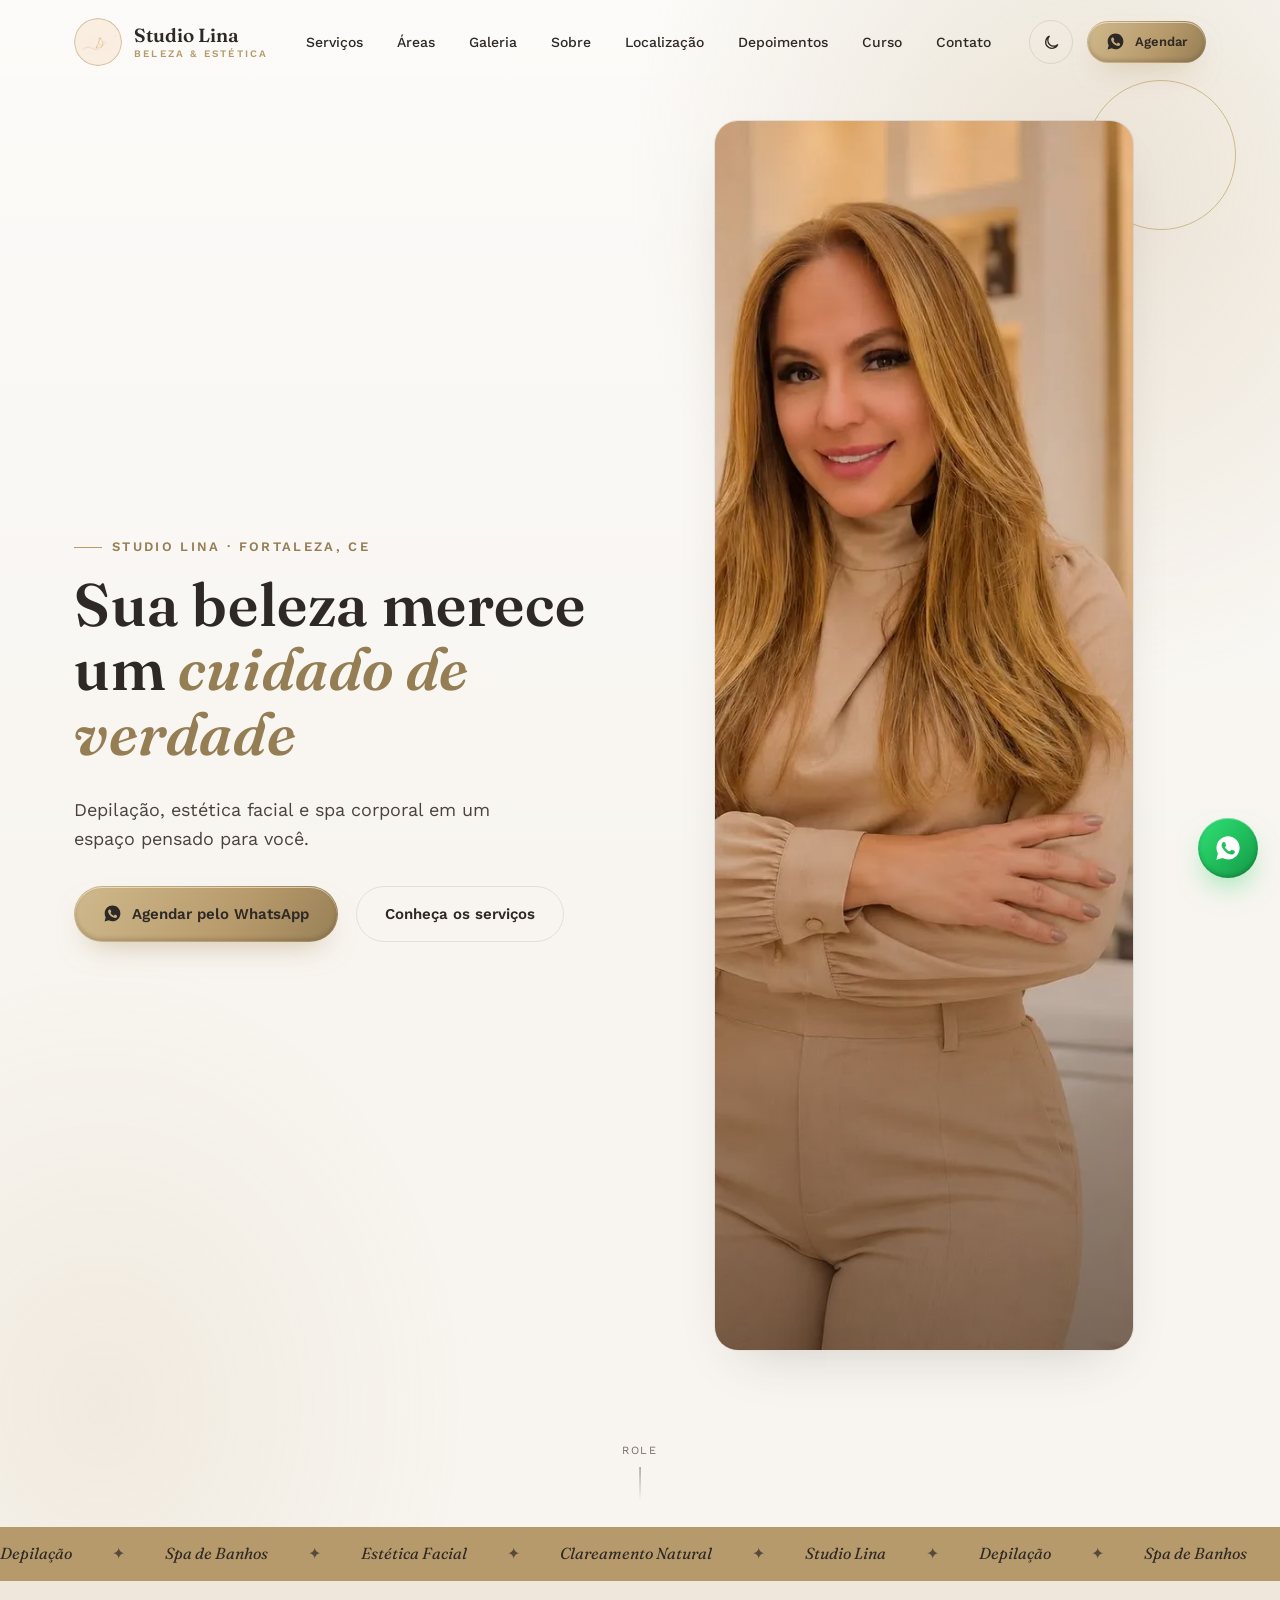
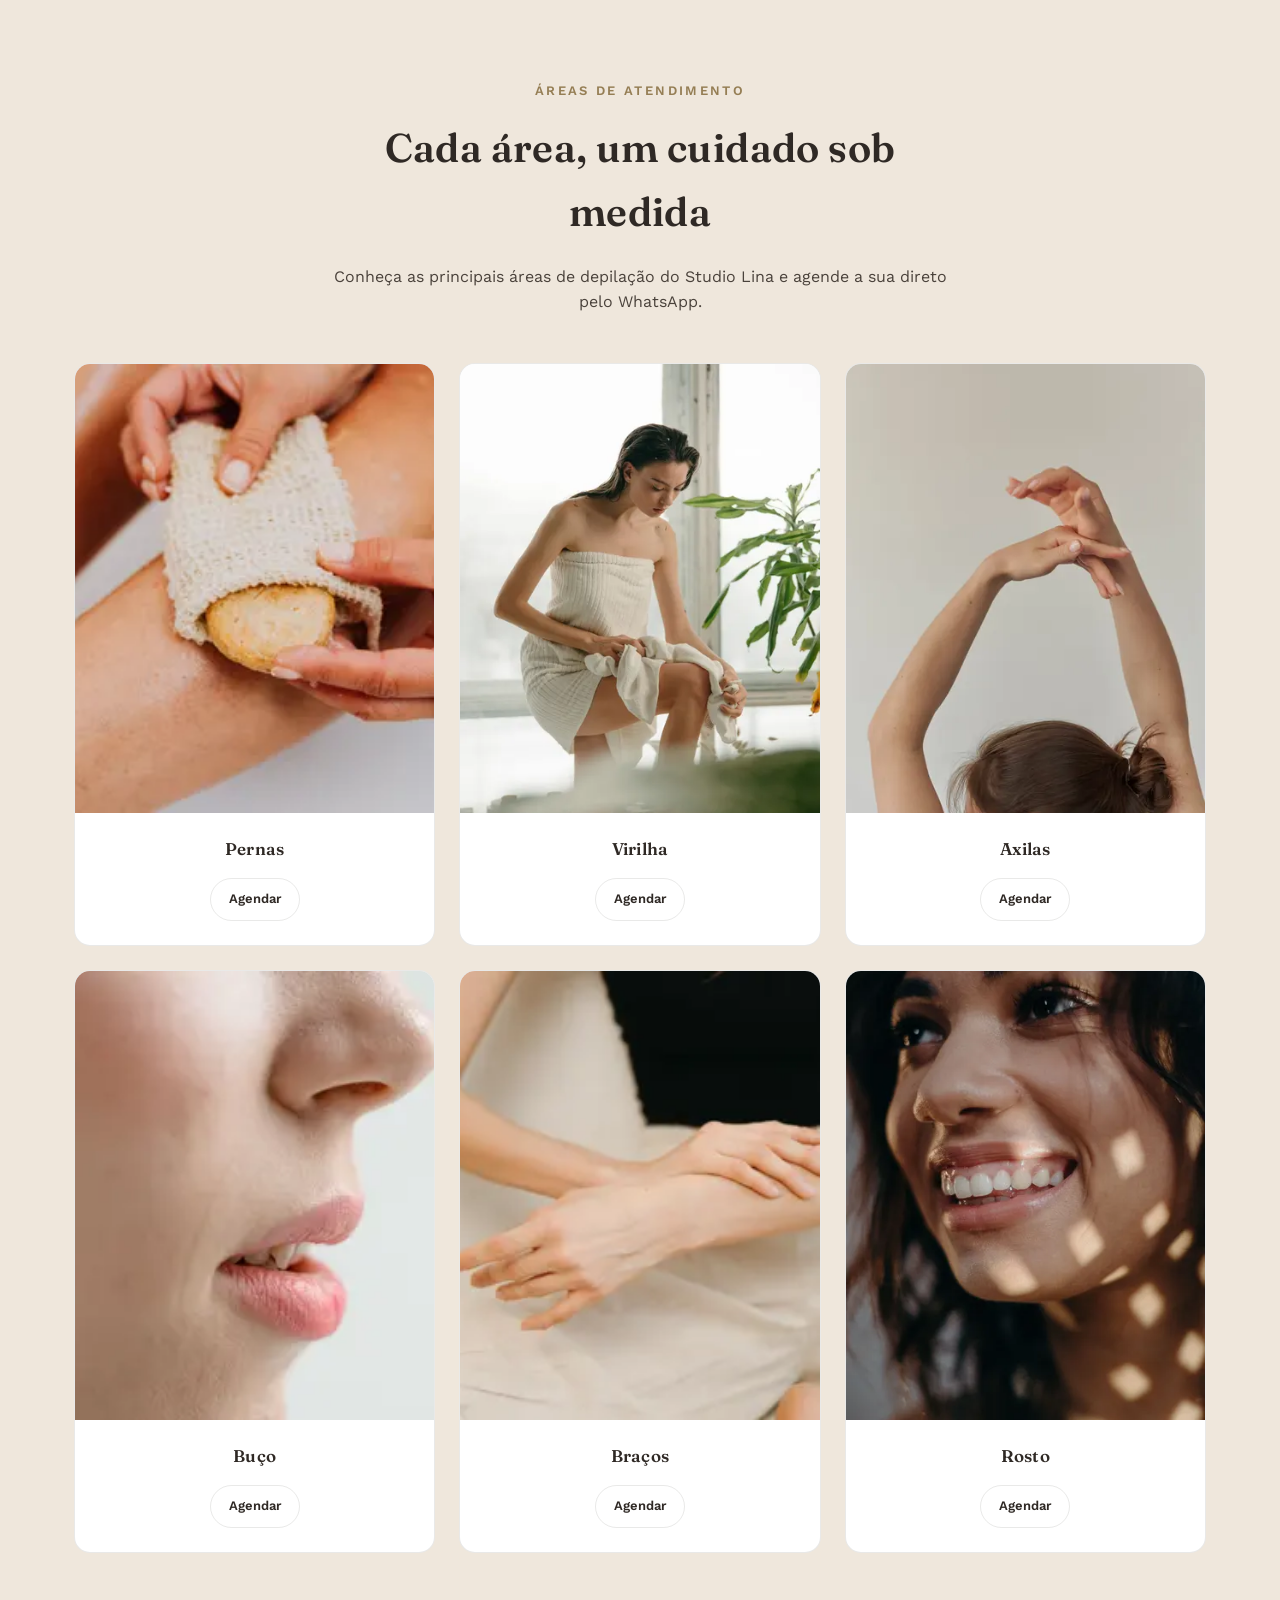
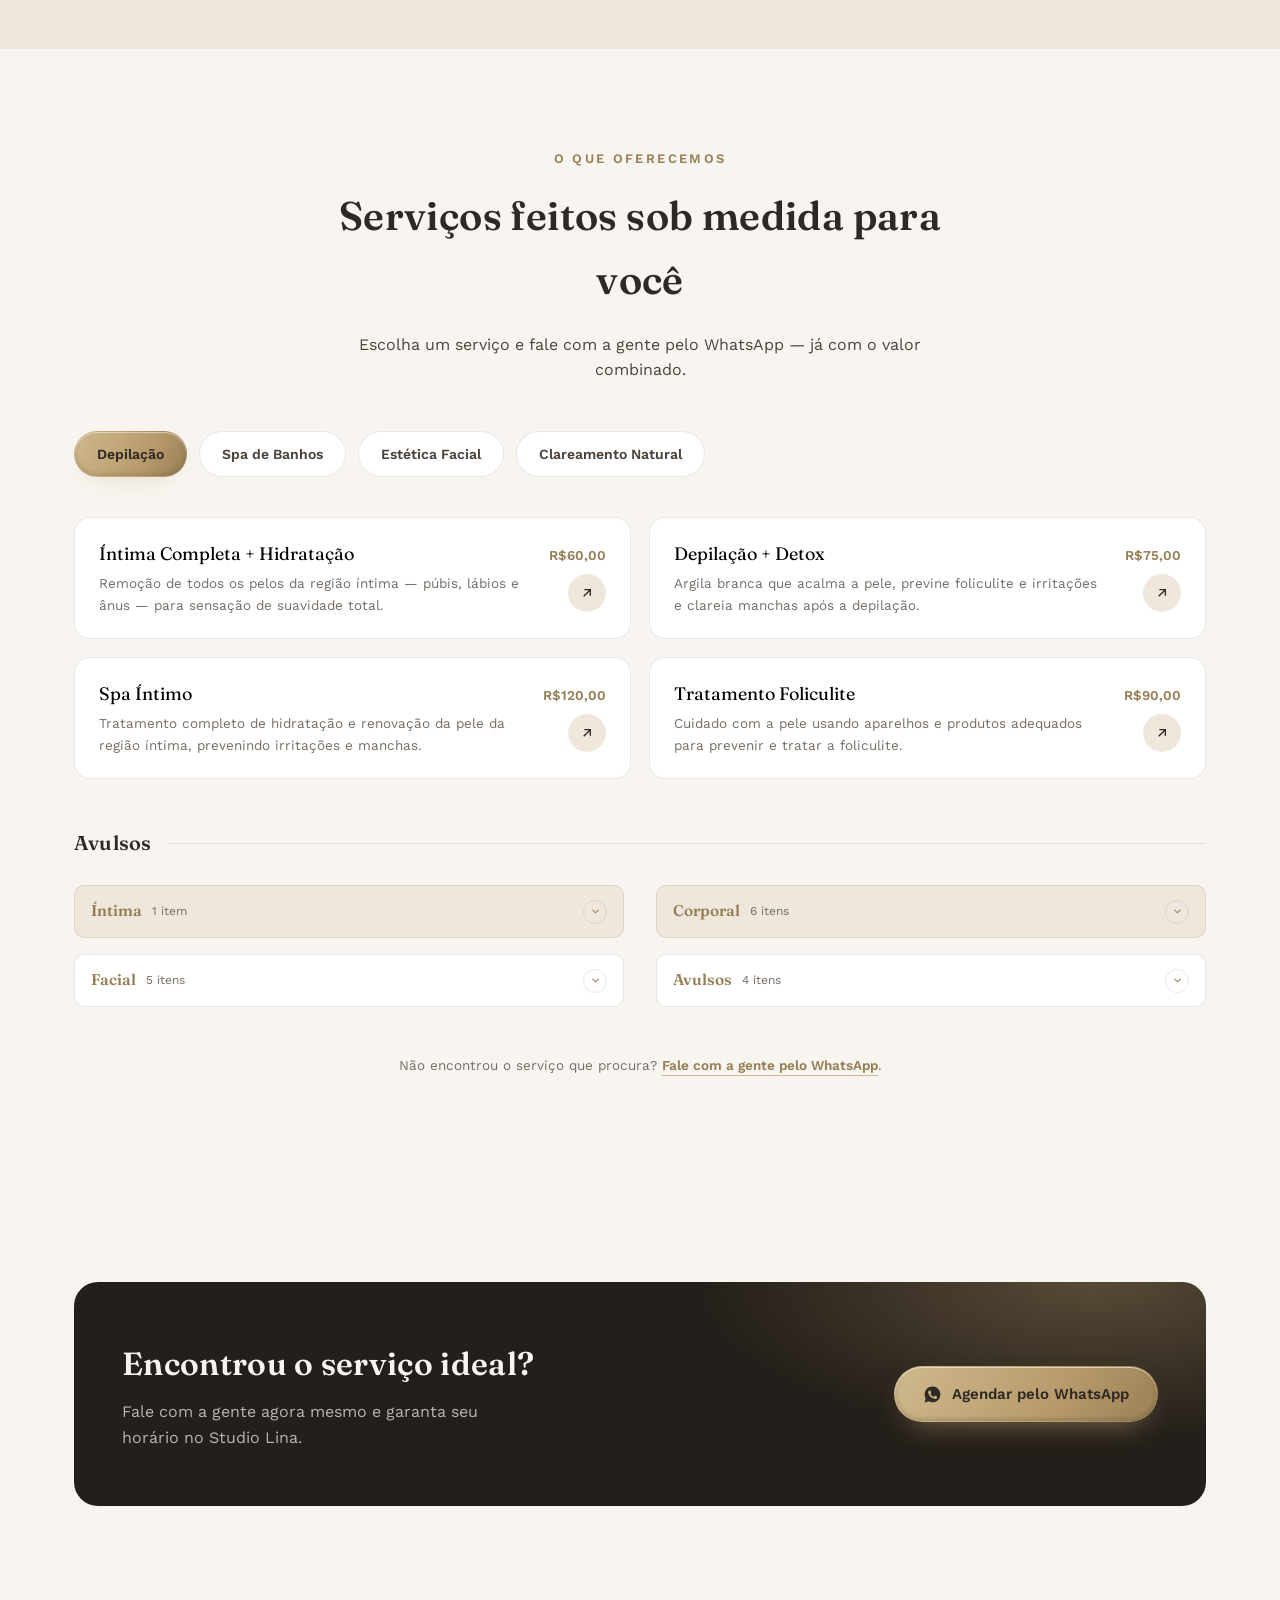
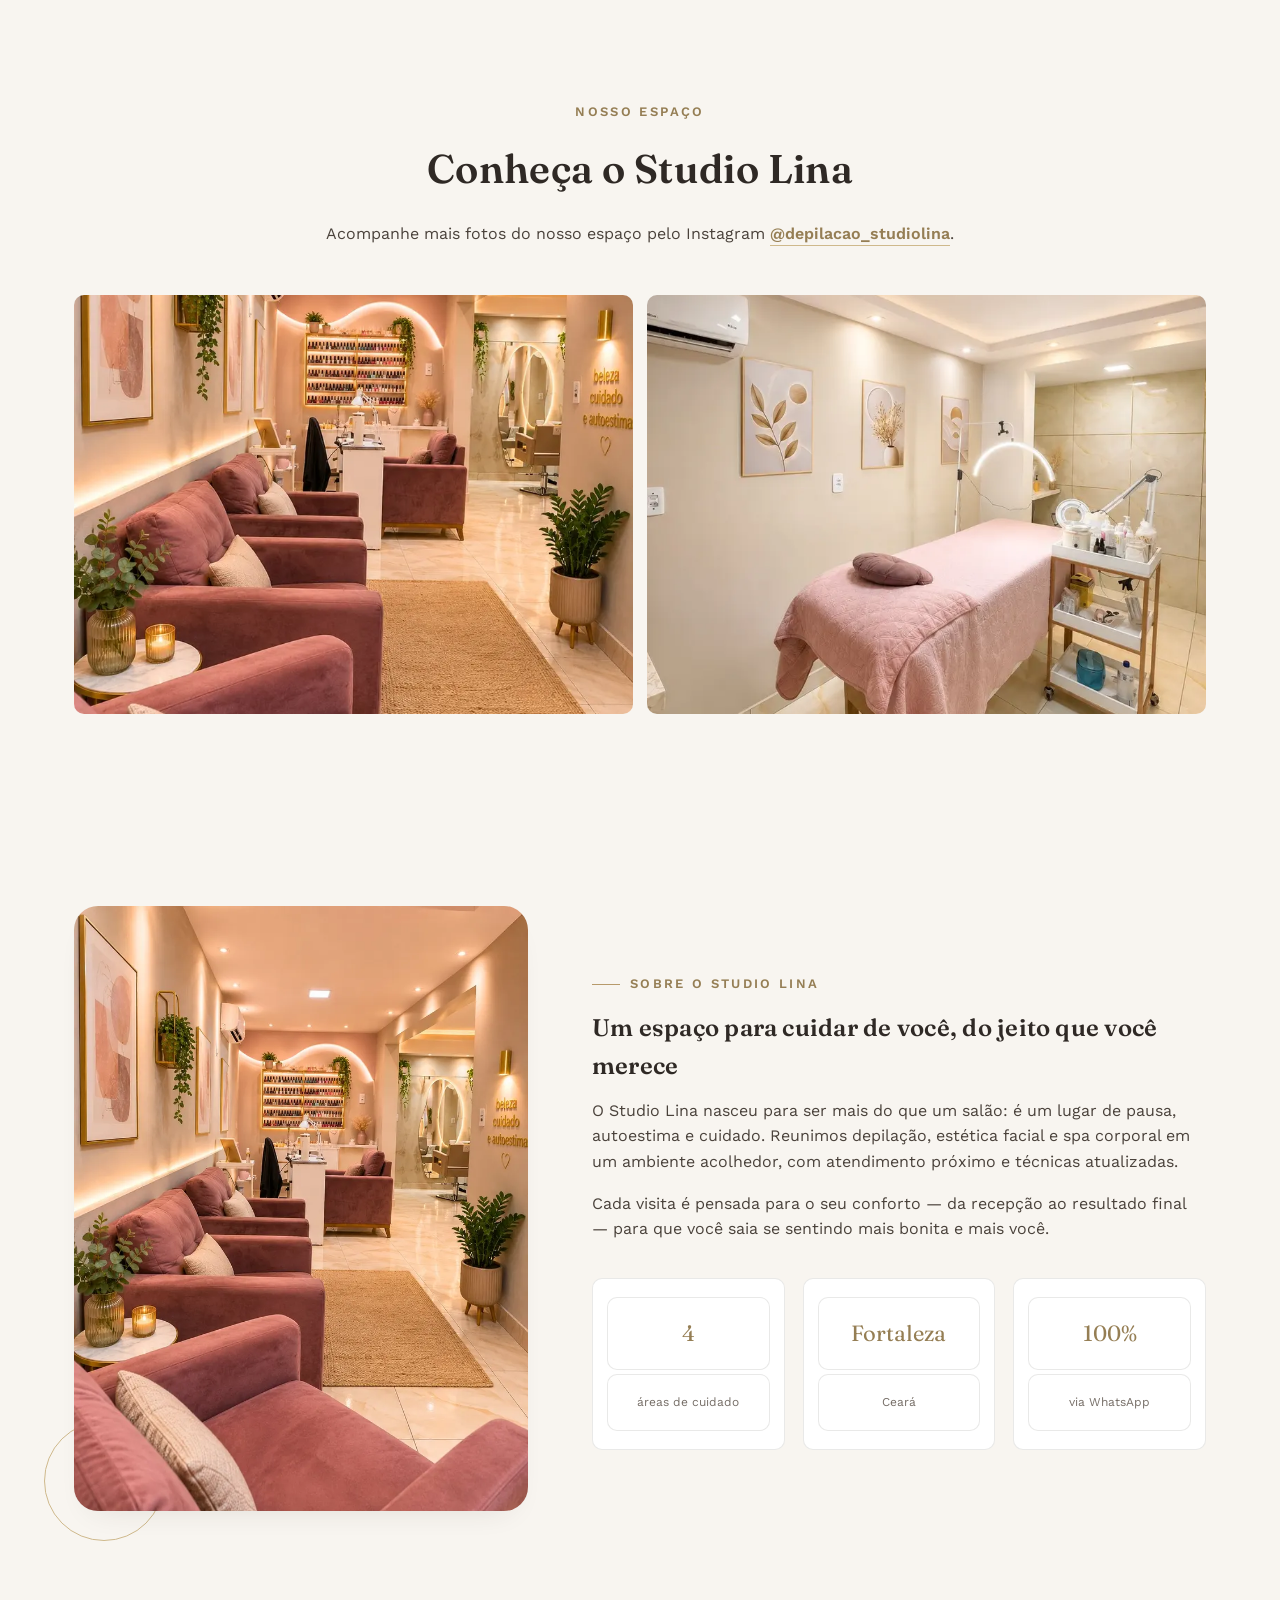
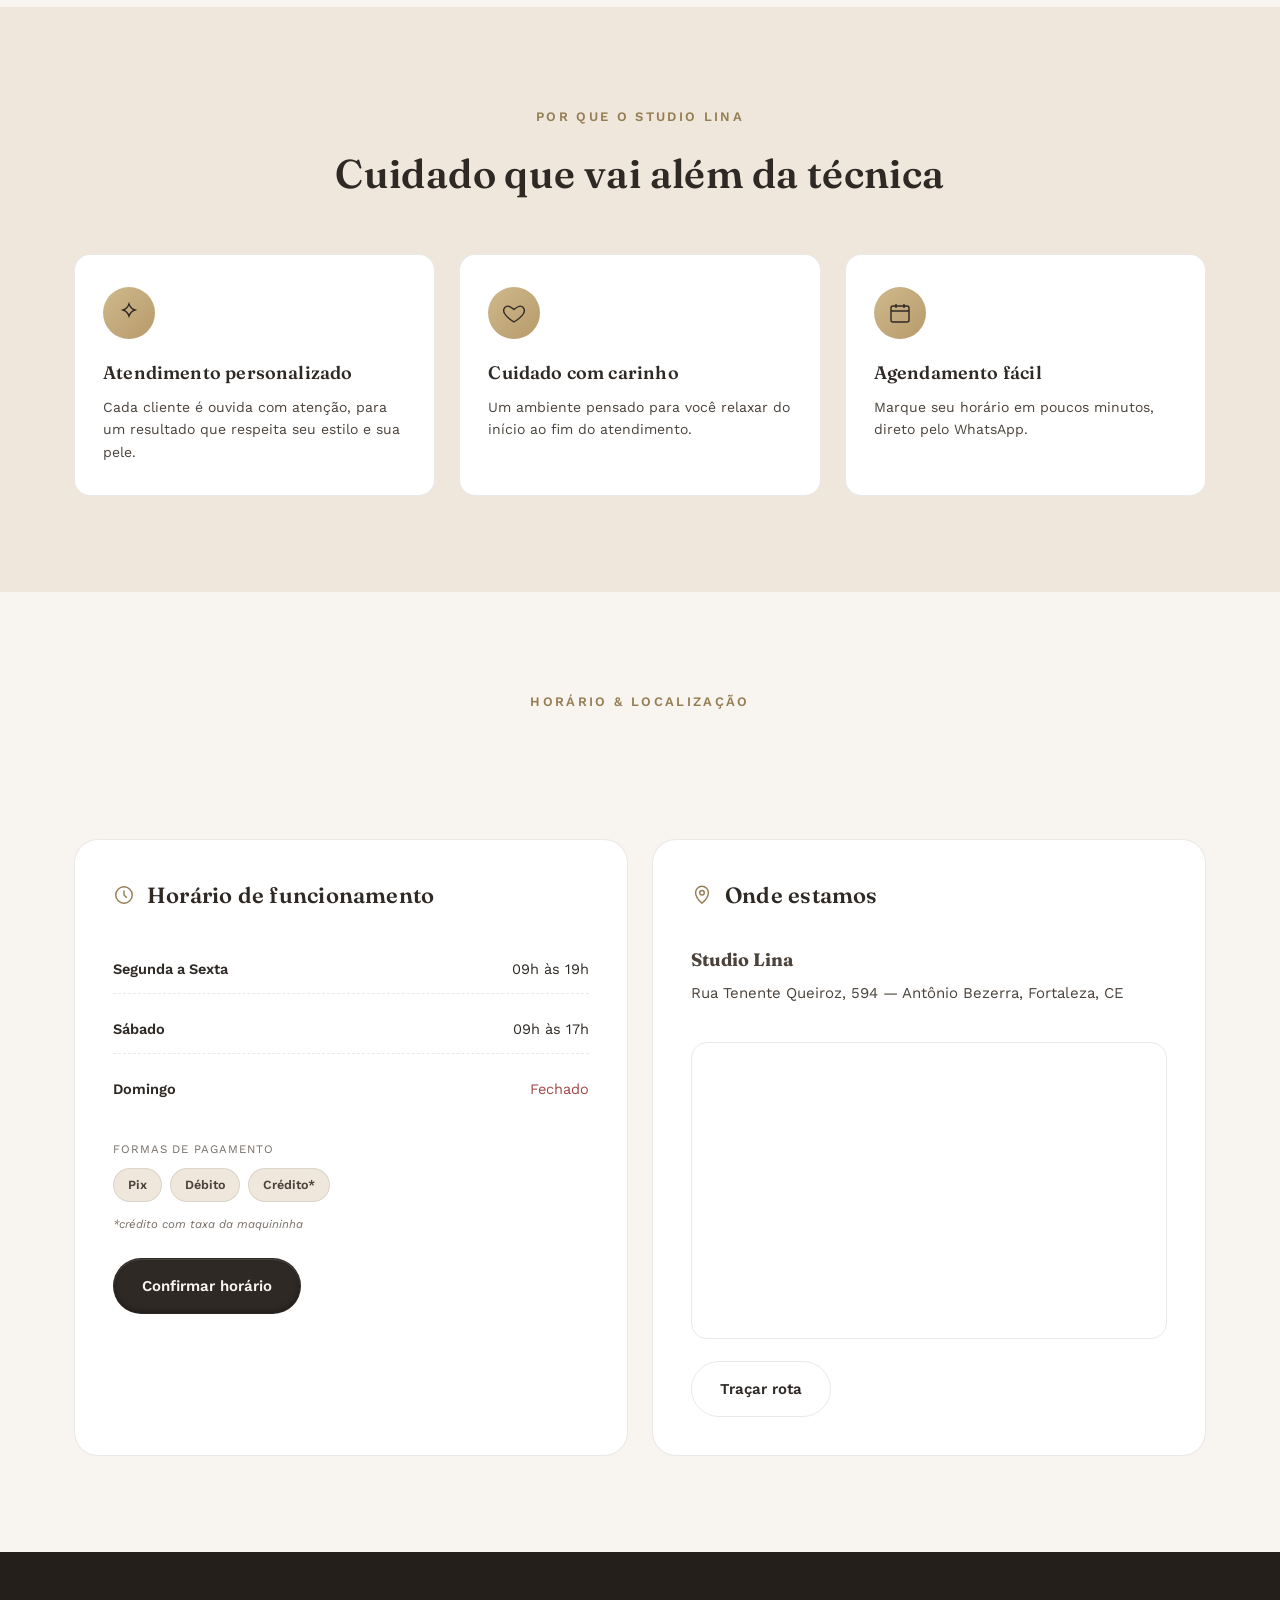
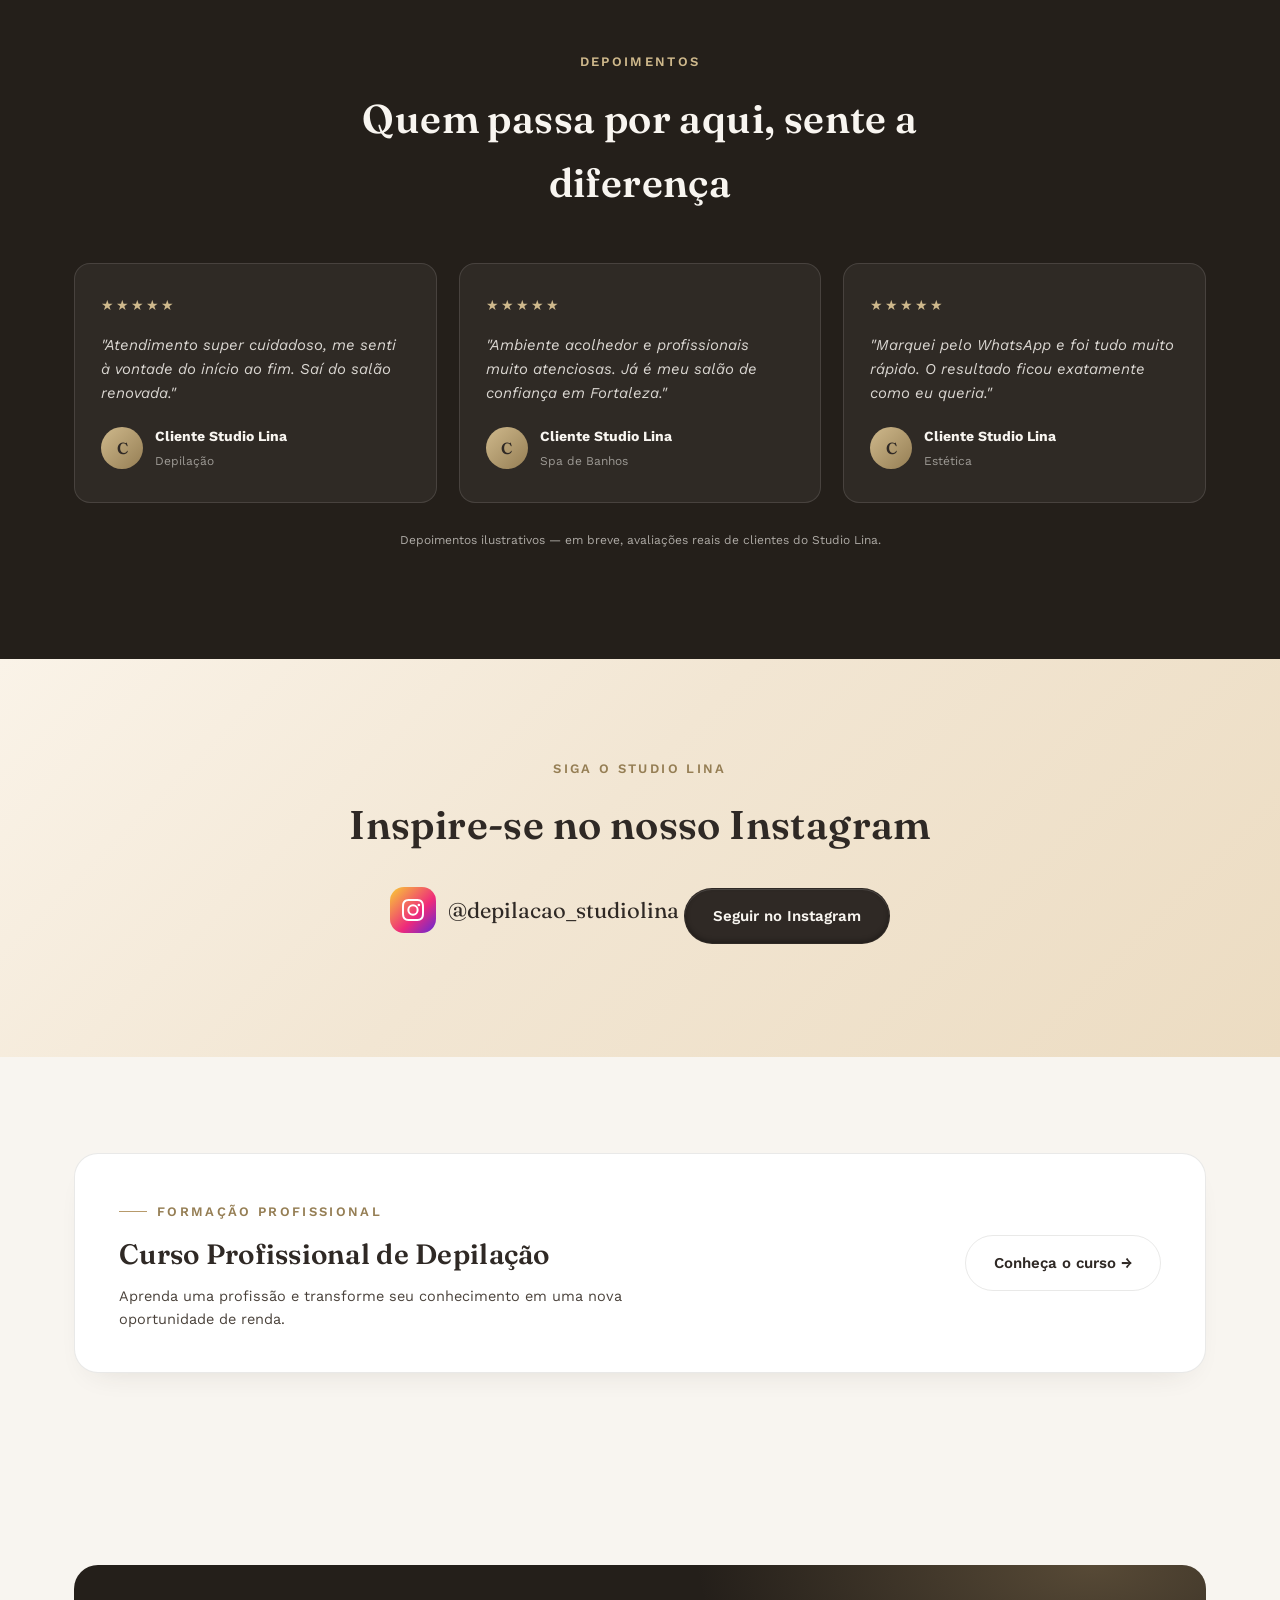
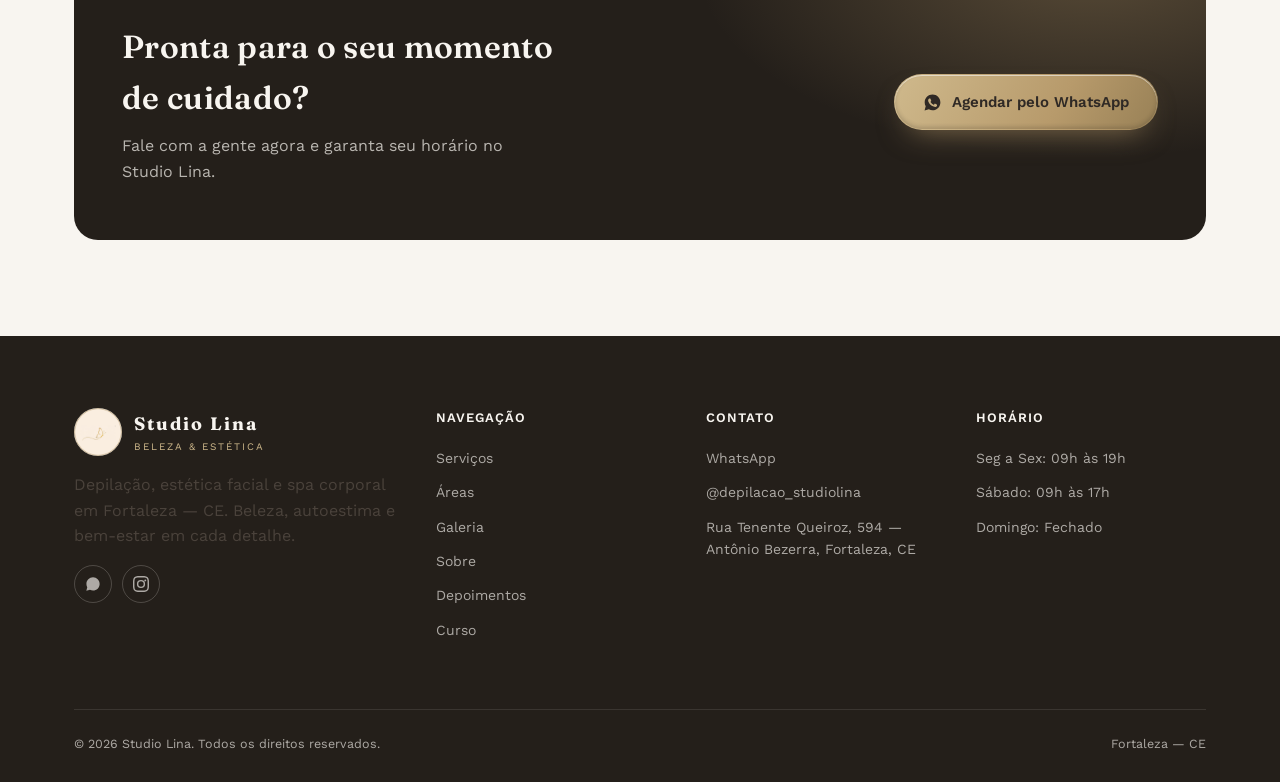
==== commit 92c4e9db: "Troca foto do hero pela foto de corpo inteiro, maior e sem texto Recortada a partir do material de d" ====
--- a/index.html
+++ b/index.html
@@ -154,7 +154,7 @@
         <div class="hero-frame">
           <picture>
             <source type="image/webp" srcset="assets/img/curso-hero-sm.webp 460w, assets/img/curso-hero.webp 900w" sizes="(max-width:767px) 220px, (max-width:900px) 340px, 420px">
-            <img src="assets/img/curso-hero.jpg" srcset="assets/img/curso-hero-sm.jpg 460w, assets/img/curso-hero.jpg 900w" sizes="(max-width:767px) 220px, (max-width:900px) 340px, 420px" alt="Especialista do Studio Lina em Fortaleza" width="502" height="1000" loading="eager">
+            <img src="assets/img/curso-hero.jpg" srcset="assets/img/curso-hero-sm.jpg 460w, assets/img/curso-hero.jpg 900w" sizes="(max-width:767px) 220px, (max-width:900px) 340px, 420px" alt="Especialista do Studio Lina em Fortaleza" width="524" height="1536" loading="eager">
           </picture>
         </div>
       </div>
--- a/assets/css/style.css
+++ b/assets/css/style.css
@@ -346,7 +346,7 @@
 
 .hero-visual{ position:relative; min-width:0; }
 .hero-frame{
-  position:relative; border-radius:var(--radius-lg); overflow:hidden; aspect-ratio:502/1000; max-width:420px; margin:0 auto;
+  position:relative; border-radius:var(--radius-lg); overflow:hidden; aspect-ratio:524/1536; max-width:420px; margin:0 auto;
   box-shadow:var(--shadow-soft); border:1px solid var(--border);
 }
 .hero-frame picture{ width:100%; height:100%; }
@@ -371,16 +371,18 @@
 @media (max-width:900px){
   .hero-grid{ grid-template-columns:1fr; padding-bottom:70px; }
   .hero{ padding-top:110px; }
-  .hero-visual{ max-width:340px; margin:0 auto; }
-}
-
-/* Mobile: hero mais compacto (~75vh), fonte reduzida, CTA sempre visível sem rolar */
+  .hero-visual{ max-width:380px; margin:0 auto; order:-1; }
+}
+
+/* Mobile: foto em destaque no topo (tela toda), depois o texto; hero mais compacto */
 @media (max-width:767px){
-  .hero{ min-height:75vh; padding-top:96px; }
-  .hero-grid{ gap:28px; padding-bottom:32px; }
+  .hero{ min-height:75vh; padding-top:0; }
+  .hero-grid{ gap:24px; padding-bottom:32px; padding-top:96px; }
   .hero h1{ font-size:clamp(28px,8.5vw,38px); max-width:none; }
   .hero .lead{ font-size:15px; line-height:1.5; margin-bottom:22px; }
-  .hero-visual{ max-width:220px; }
+  .hero-visual{ max-width:none; margin:0 -24px; order:-1; }
+  .hero-frame{ max-width:none; border-radius:0; }
+  .hero-ring{ display:none; }
   .hero-scroll{ display:none; }
 }
 
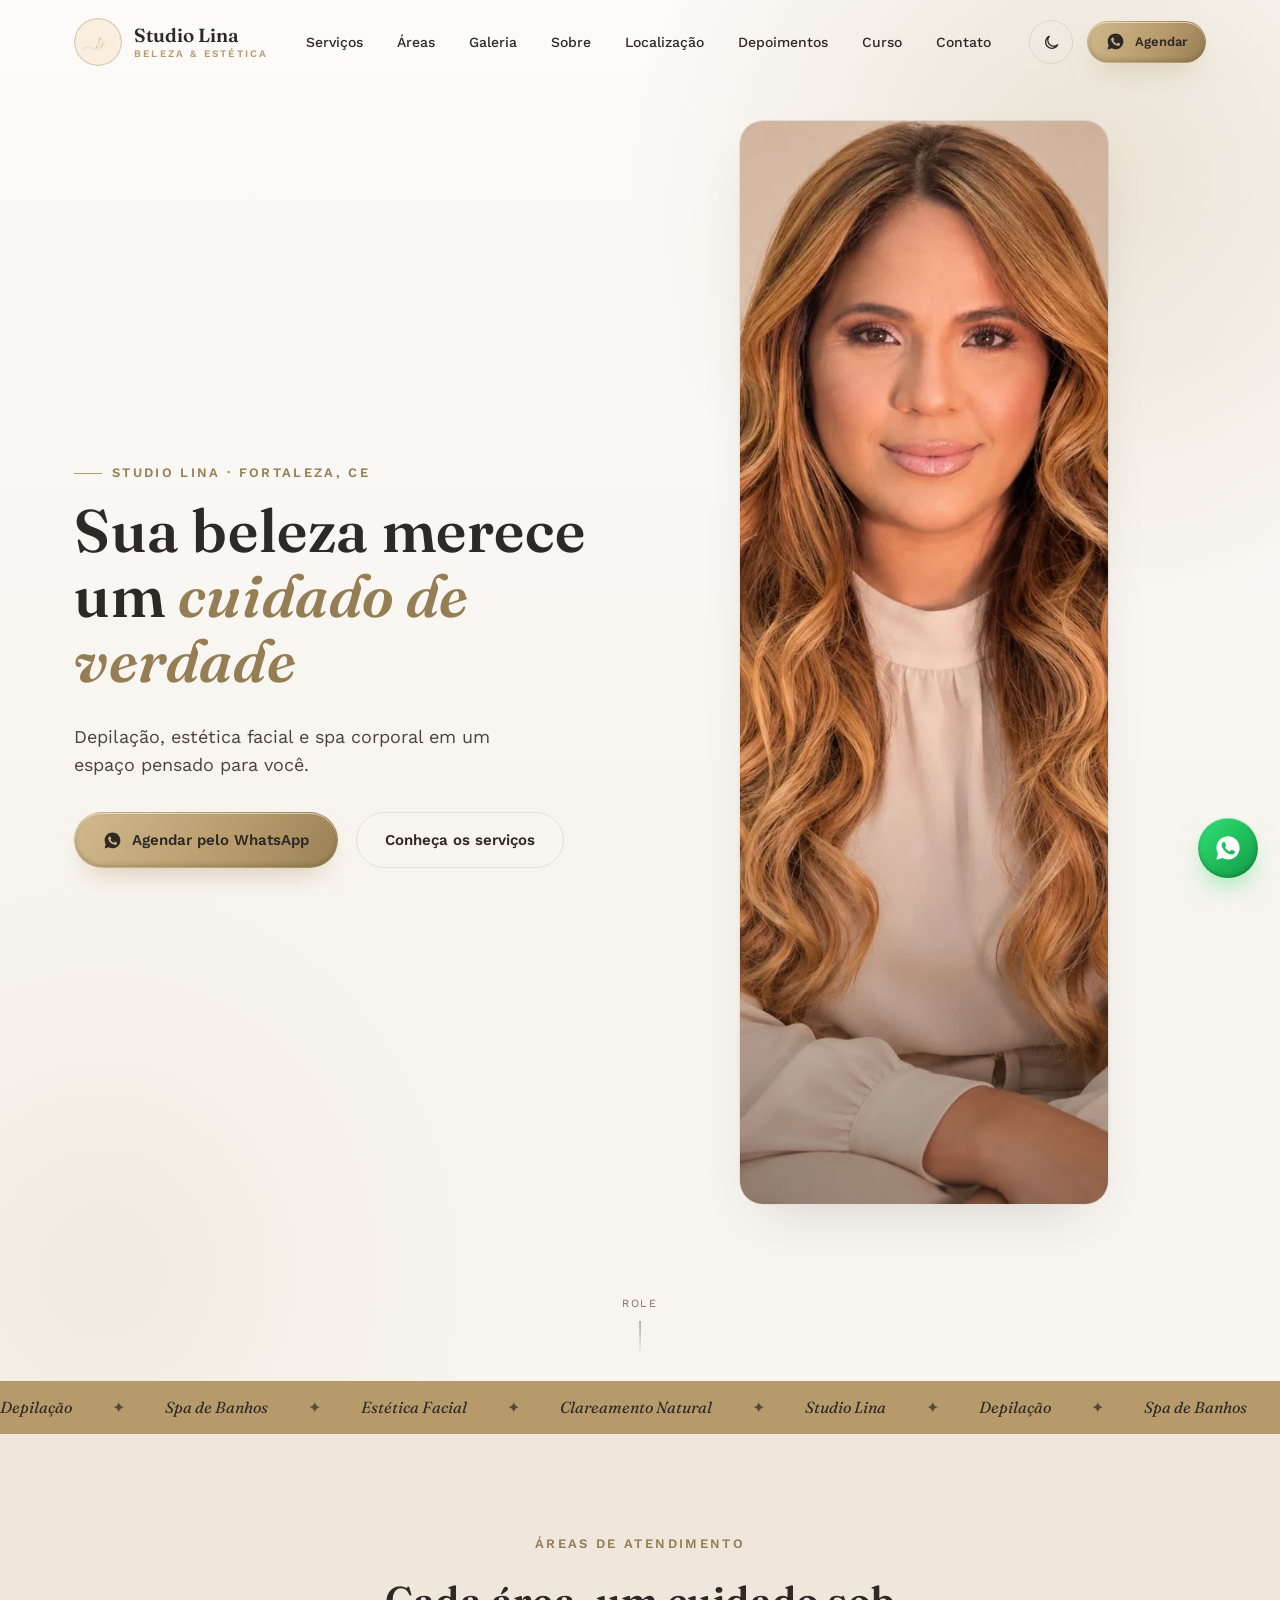
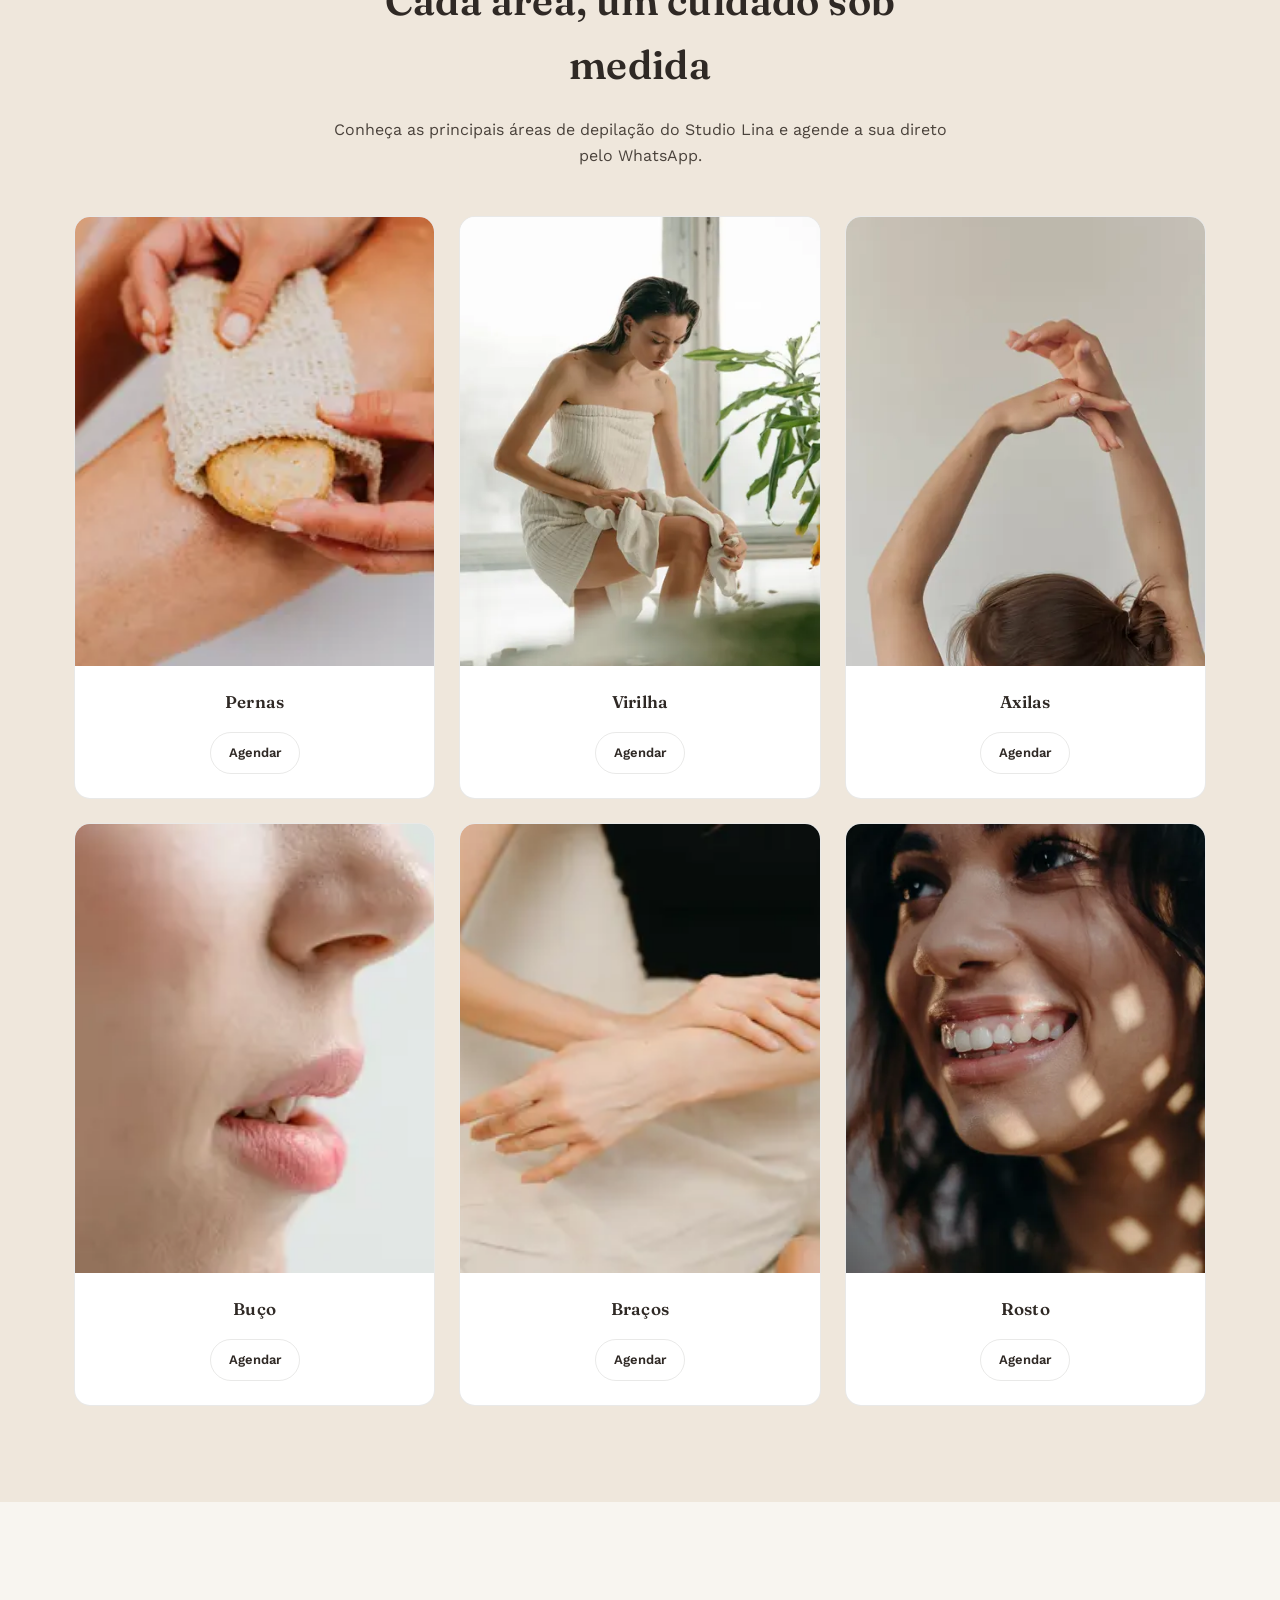
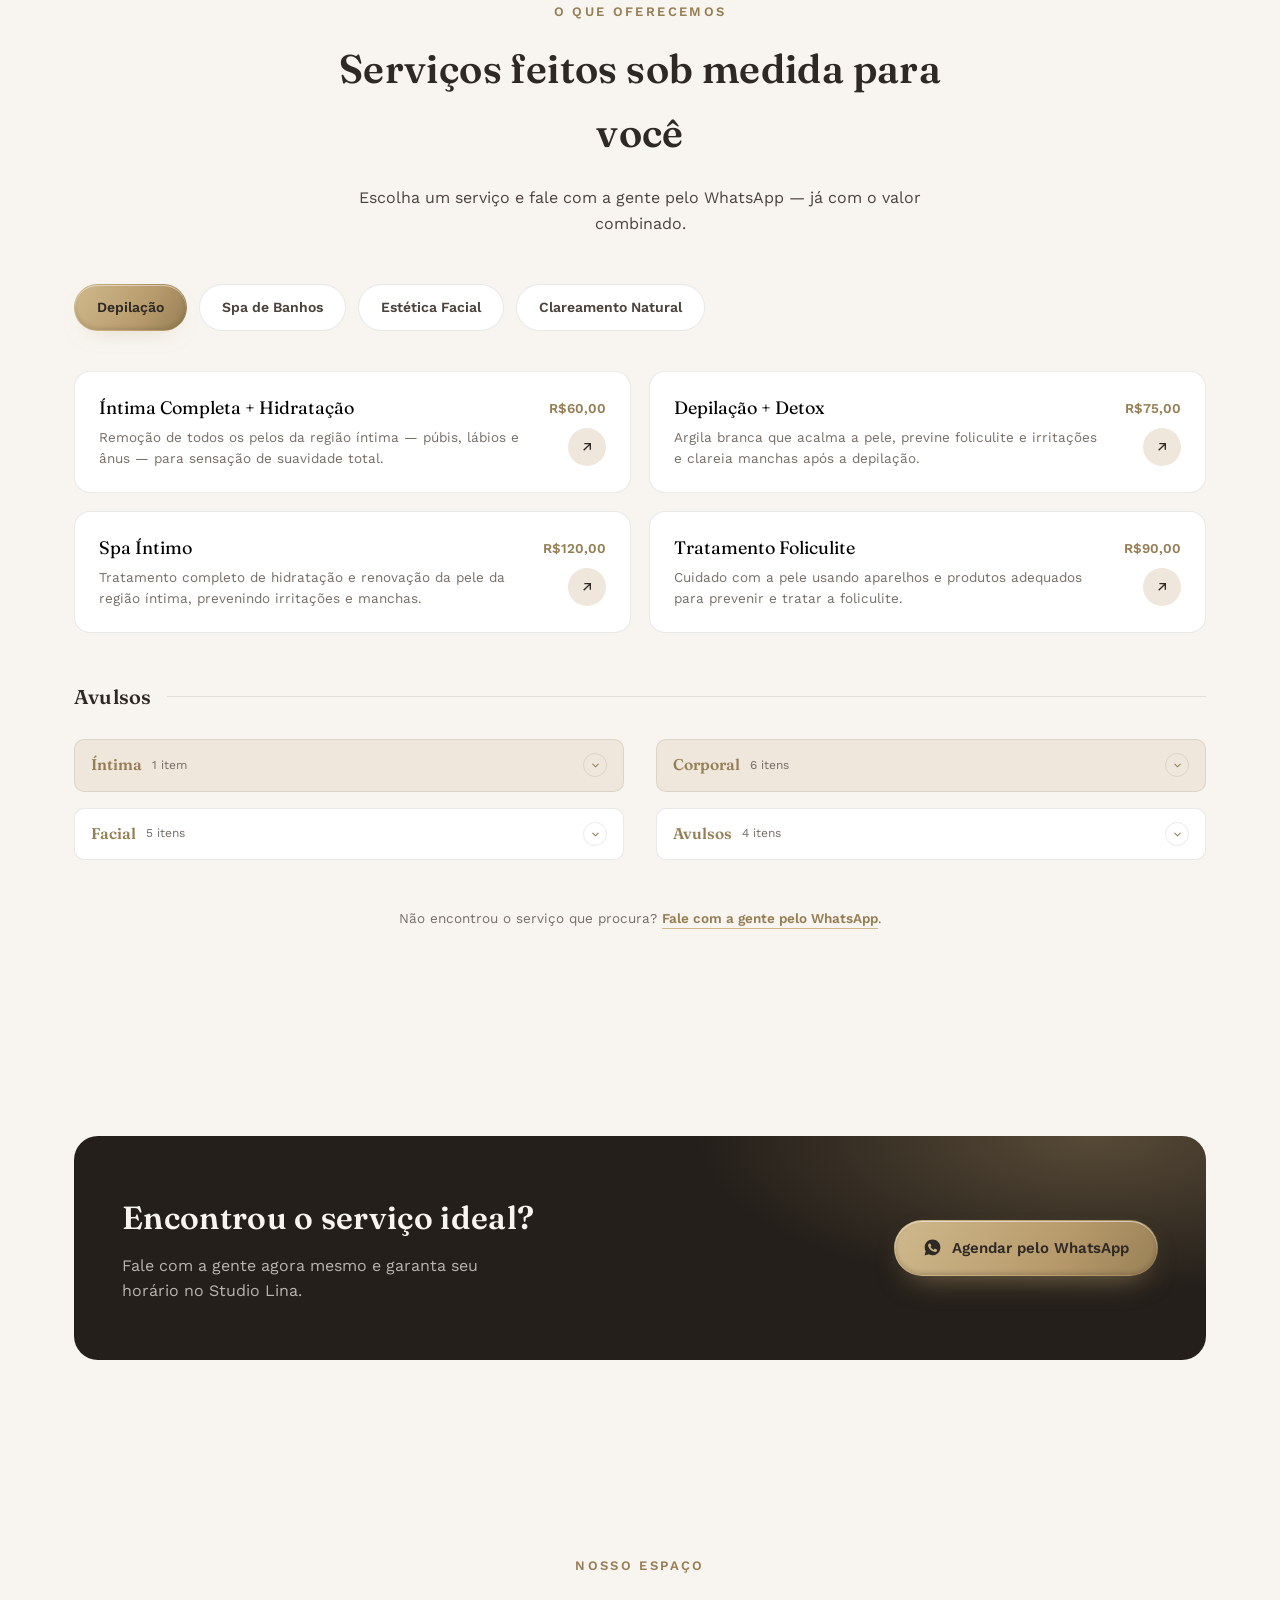
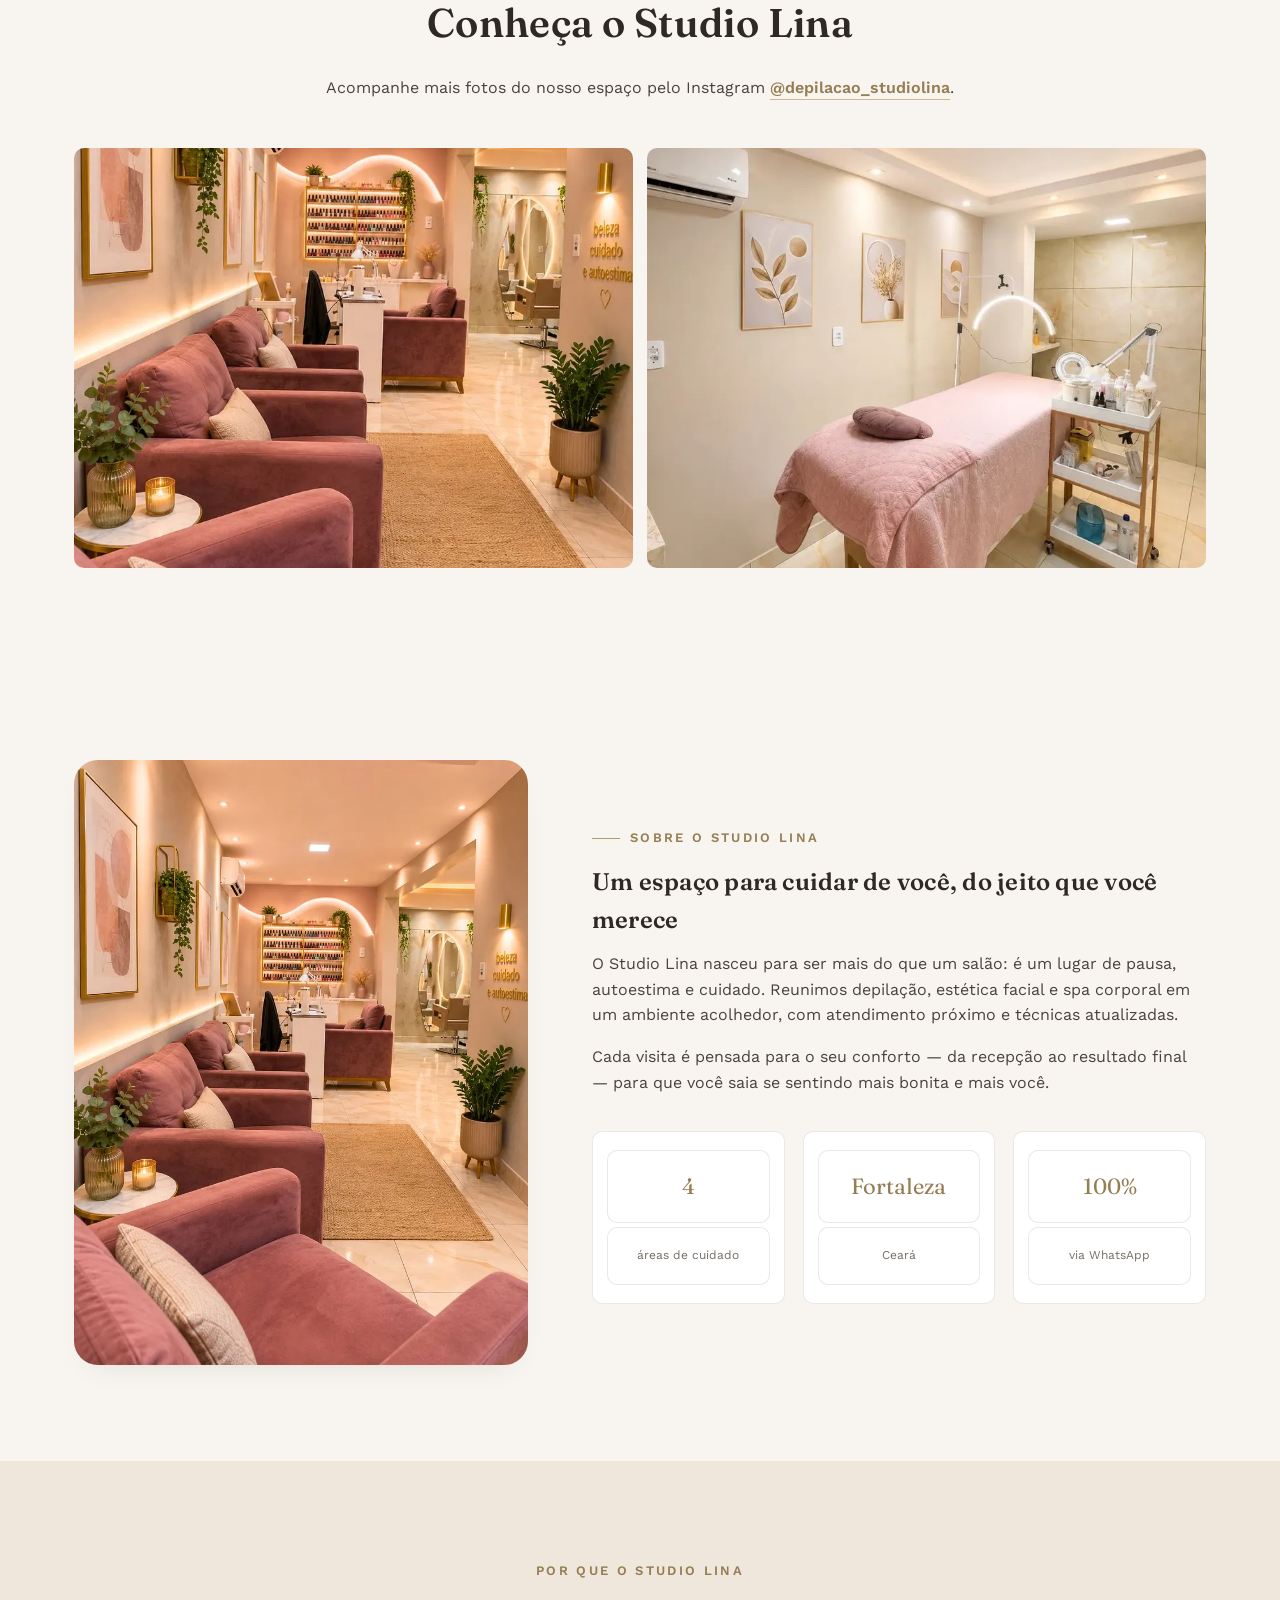
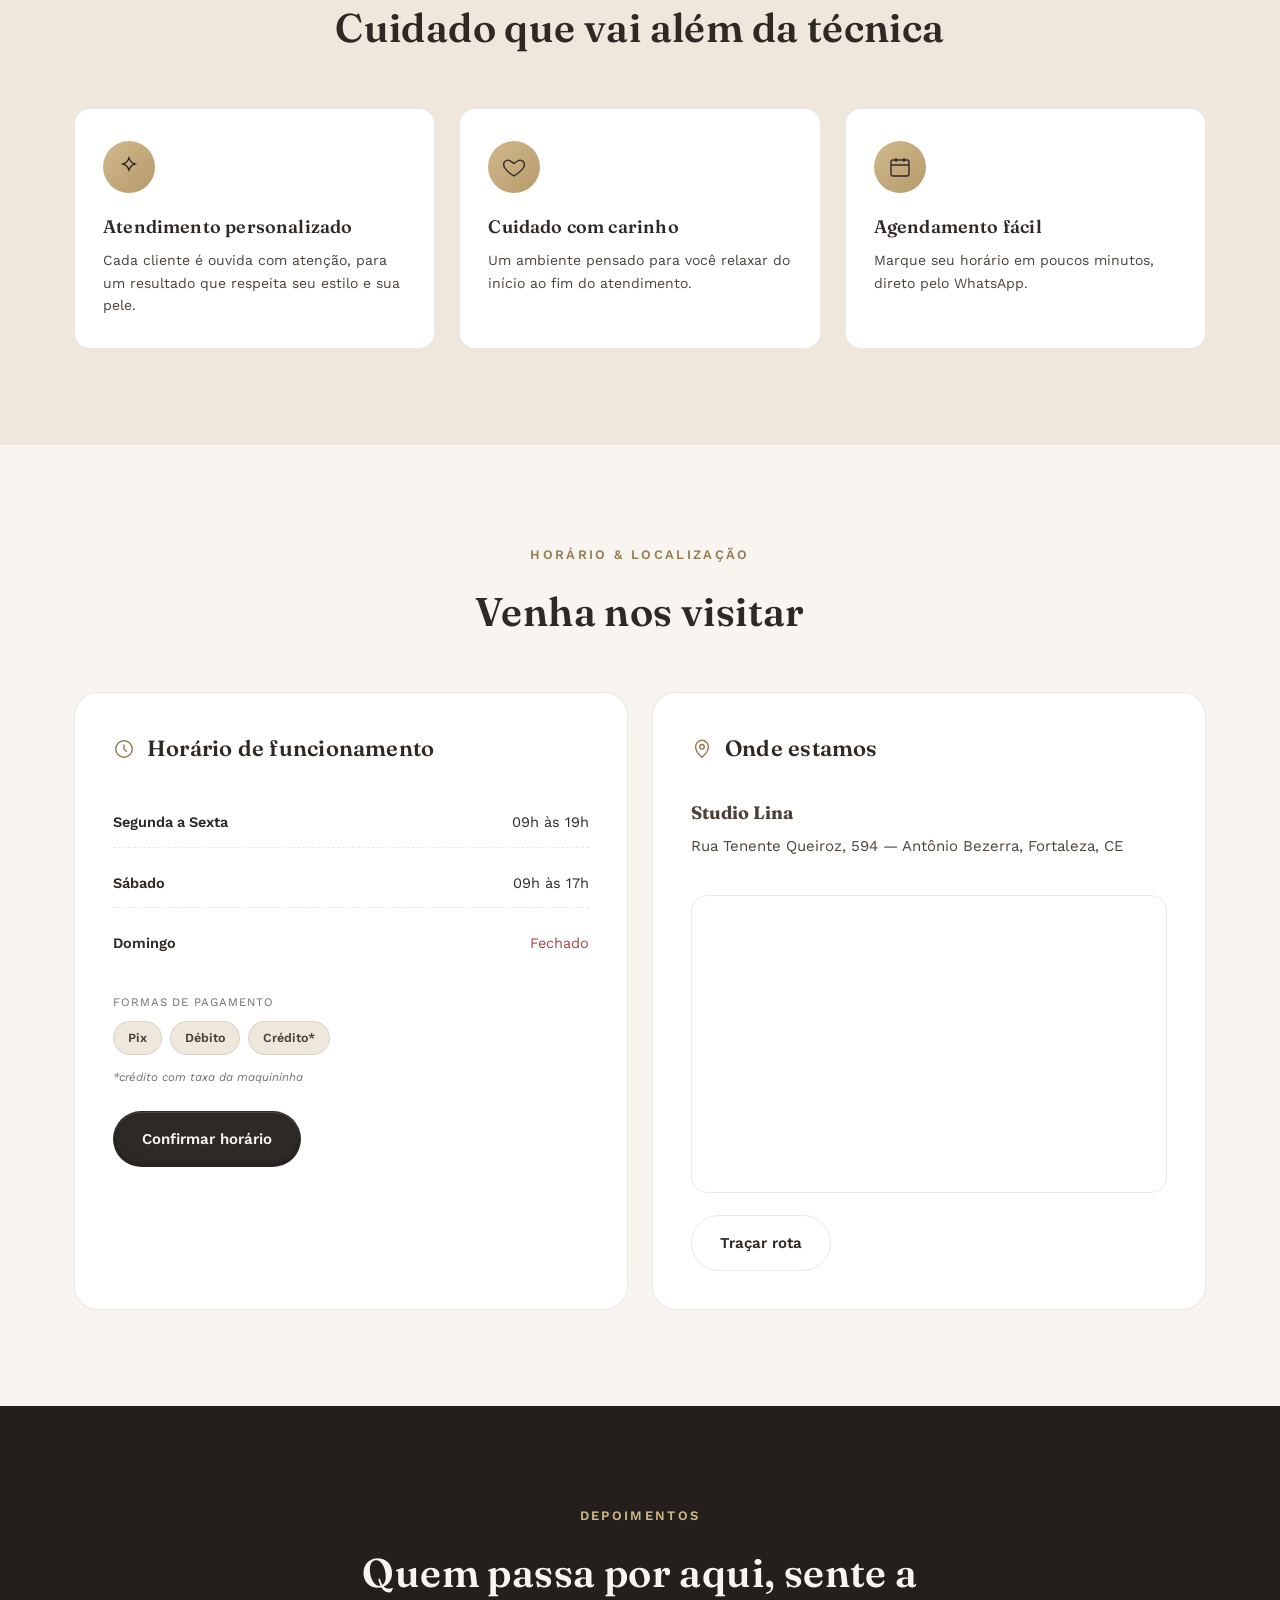
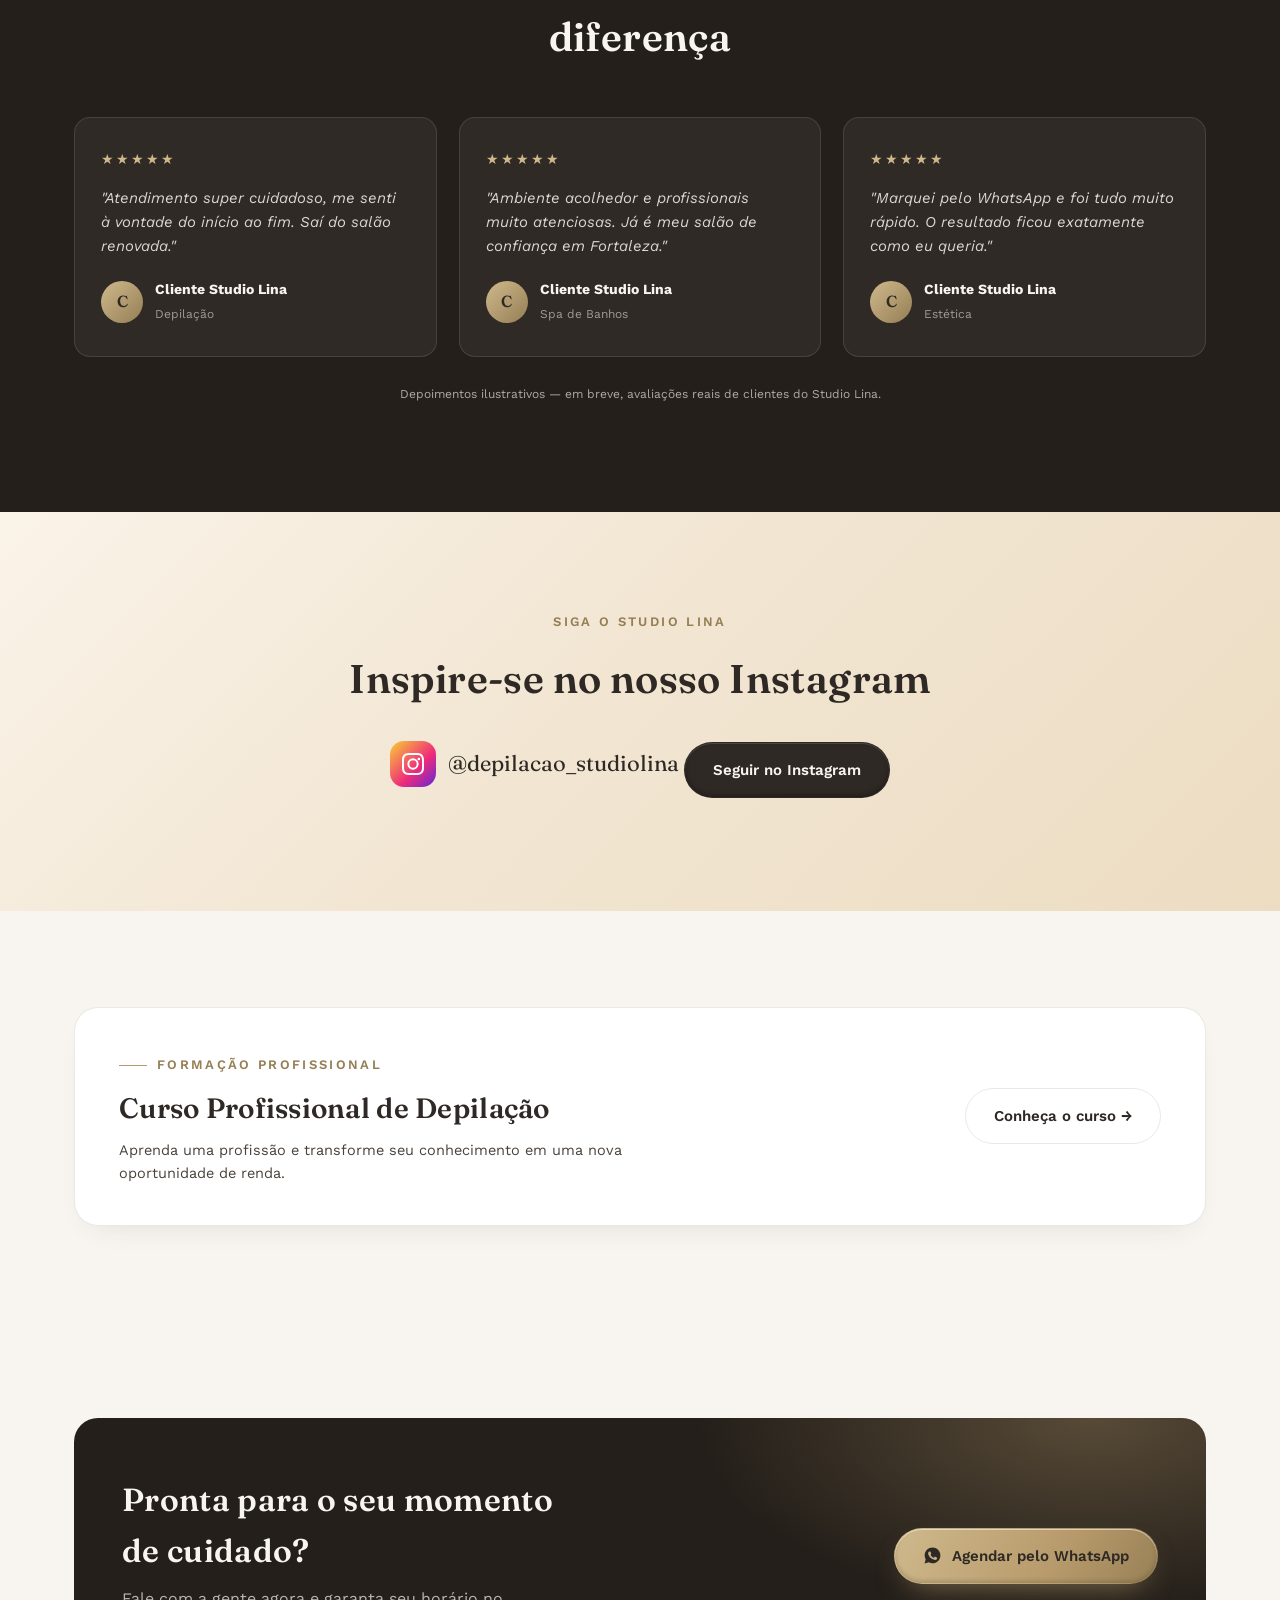
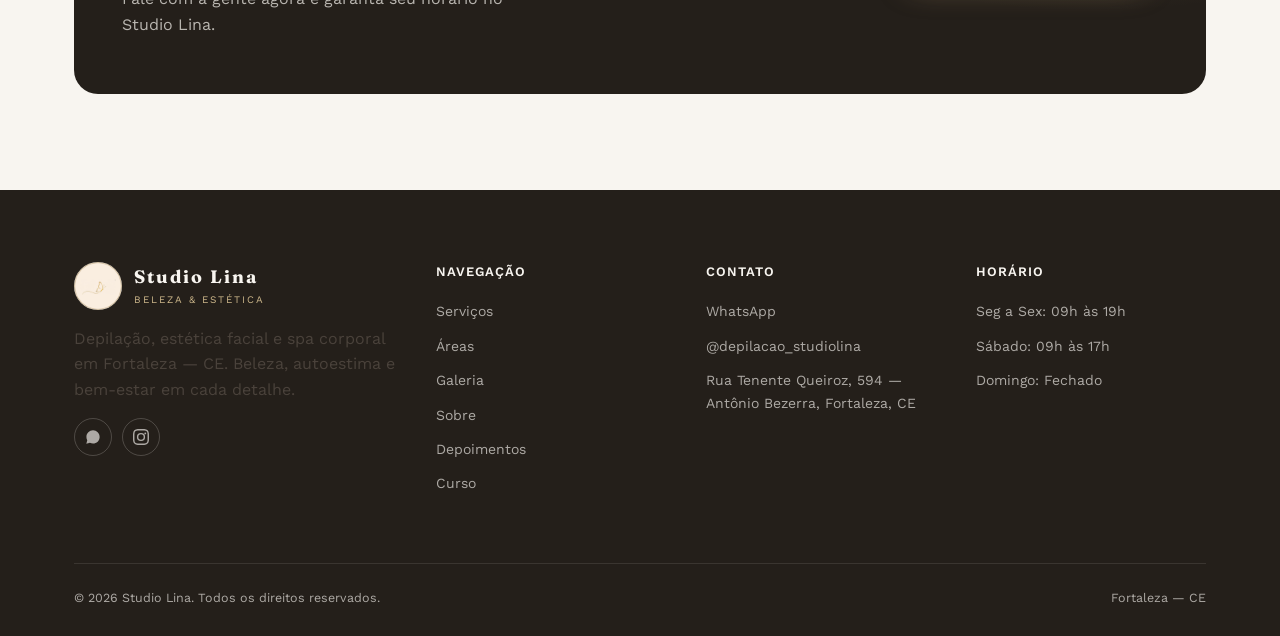
==== commit 95418547: "Troca foto do hero pela foto da cliente e remove circulos decorativos Substitui a imagem principal d" ====
--- a/index.html
+++ b/index.html
@@ -150,11 +150,10 @@
       </div>
 
       <div class="hero-visual">
-        <div class="hero-ring" aria-hidden="true"></div>
         <div class="hero-frame">
           <picture>
             <source type="image/webp" srcset="assets/img/curso-hero-sm.webp 460w, assets/img/curso-hero.webp 900w" sizes="(max-width:767px) 220px, (max-width:900px) 340px, 420px">
-            <img src="assets/img/curso-hero.jpg" srcset="assets/img/curso-hero-sm.jpg 460w, assets/img/curso-hero.jpg 900w" sizes="(max-width:767px) 220px, (max-width:900px) 340px, 420px" alt="Especialista do Studio Lina em Fortaleza" width="524" height="1536" loading="eager">
+            <img src="assets/img/curso-hero.jpg" srcset="assets/img/curso-hero-sm.jpg 460w, assets/img/curso-hero.jpg 900w" sizes="(max-width:767px) 220px, (max-width:900px) 340px, 420px" alt="Cliente do Studio Lina em Fortaleza" width="524" height="1536" loading="eager">
           </picture>
         </div>
       </div>
@@ -493,7 +492,6 @@
   <section id="sobre">
     <div class="wrap about-grid">
       <div class="about-media reveal">
-        <div class="ring" aria-hidden="true"></div>
         <div class="frame">
           <picture>
             <source type="image/webp" srcset="assets/img/salao-lounge-sm.webp 460w, assets/img/salao-lounge.webp 800w" sizes="(max-width:900px) 90vw, 480px">
--- a/assets/css/style.css
+++ b/assets/css/style.css
@@ -346,7 +346,7 @@
 
 .hero-visual{ position:relative; min-width:0; }
 .hero-frame{
-  position:relative; border-radius:var(--radius-lg); overflow:hidden; aspect-ratio:524/1536; max-width:420px; margin:0 auto;
+  position:relative; border-radius:var(--radius-lg); overflow:hidden; aspect-ratio:524/1536; max-width:370px; margin:0 auto;
   box-shadow:var(--shadow-soft); border:1px solid var(--border);
 }
 .hero-frame picture{ width:100%; height:100%; }
@@ -355,11 +355,6 @@
   content:""; position:absolute; inset:0;
   background:linear-gradient(0deg, rgba(36,31,26,.4), transparent 45%);
 }
-.hero-ring{
-  position:absolute; width:150px; height:150px; border:1px solid var(--gold-light);
-  border-radius:50%; top:-40px; right:-30px; z-index:-1;
-}
-
 .hero-scroll{
   position:absolute; left:50%; bottom:26px; transform:translateX(-50%);
   display:flex; flex-direction:column; align-items:center; gap:8px; z-index:1;
@@ -371,18 +366,17 @@
 @media (max-width:900px){
   .hero-grid{ grid-template-columns:1fr; padding-bottom:70px; }
   .hero{ padding-top:110px; }
-  .hero-visual{ max-width:380px; margin:0 auto; order:-1; }
-}
-
-/* Mobile: foto em destaque no topo (tela toda), depois o texto; hero mais compacto */
+  .hero-visual{ max-width:340px; margin:0 auto; order:-1; }
+}
+
+/* Mobile: foto em destaque no topo, depois o texto; hero mais compacto */
 @media (max-width:767px){
   .hero{ min-height:75vh; padding-top:0; }
   .hero-grid{ gap:24px; padding-bottom:32px; padding-top:96px; }
   .hero h1{ font-size:clamp(28px,8.5vw,38px); max-width:none; }
   .hero .lead{ font-size:15px; line-height:1.5; margin-bottom:22px; }
-  .hero-visual{ max-width:none; margin:0 -24px; order:-1; }
-  .hero-frame{ max-width:none; border-radius:0; }
-  .hero-ring{ display:none; }
+  .hero-visual{ max-width:none; margin:0 -14px; order:-1; }
+  .hero-frame{ max-width:none; border-radius:0 0 var(--radius-md) var(--radius-md); }
   .hero-scroll{ display:none; }
 }
 
@@ -401,6 +395,10 @@
    ABOUT
    =========================================================== */
 .about-grid{ display:grid; grid-template-columns:.85fr 1.15fr; gap:64px; align-items:center; }
+@media (max-width:900px){
+  .about-grid{ grid-template-columns:1fr; gap:40px; }
+  .about-media{ max-width:400px; margin:0 auto; }
+}
 .about-media{ position:relative; }
 .about-media .frame{
   position:relative; border-radius:var(--radius-lg); overflow:hidden; aspect-ratio:3/4;
@@ -409,10 +407,6 @@
 .about-media picture{ width:100%; height:100%; }
 .about-media img{ width:100%; height:100%; object-fit:cover; transition:transform .8s var(--ease); }
 .about-media:hover img{ transform:scale(1.05); }
-.about-media .ring{
-  position:absolute; width:120px; height:120px; border:1px solid var(--gold-light); border-radius:50%;
-  bottom:-30px; left:-30px; z-index:-1;
-}
 .about-stats{ display:grid; grid-template-columns:repeat(3,1fr); gap:18px; margin-top:36px; }
 .about-stats div{
   background:var(--surface); border:1px solid var(--border); border-radius:var(--radius-sm);
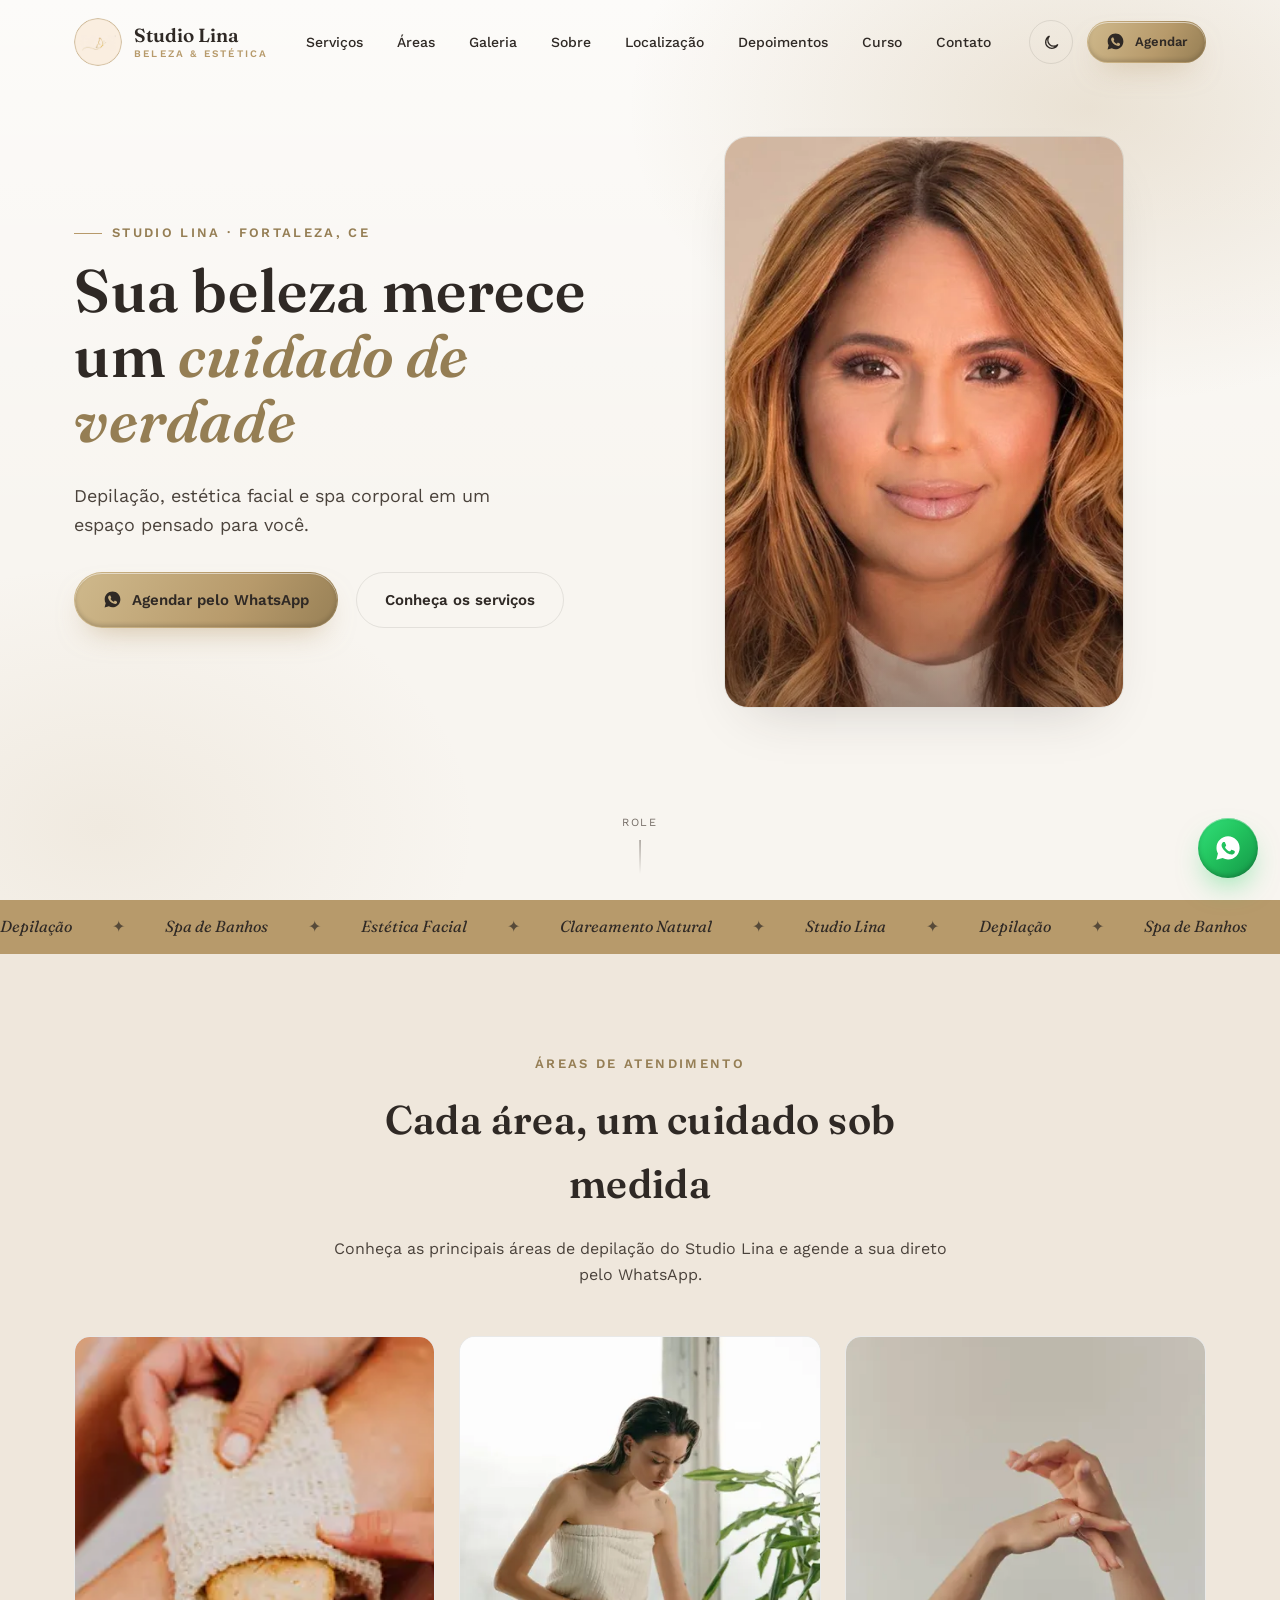
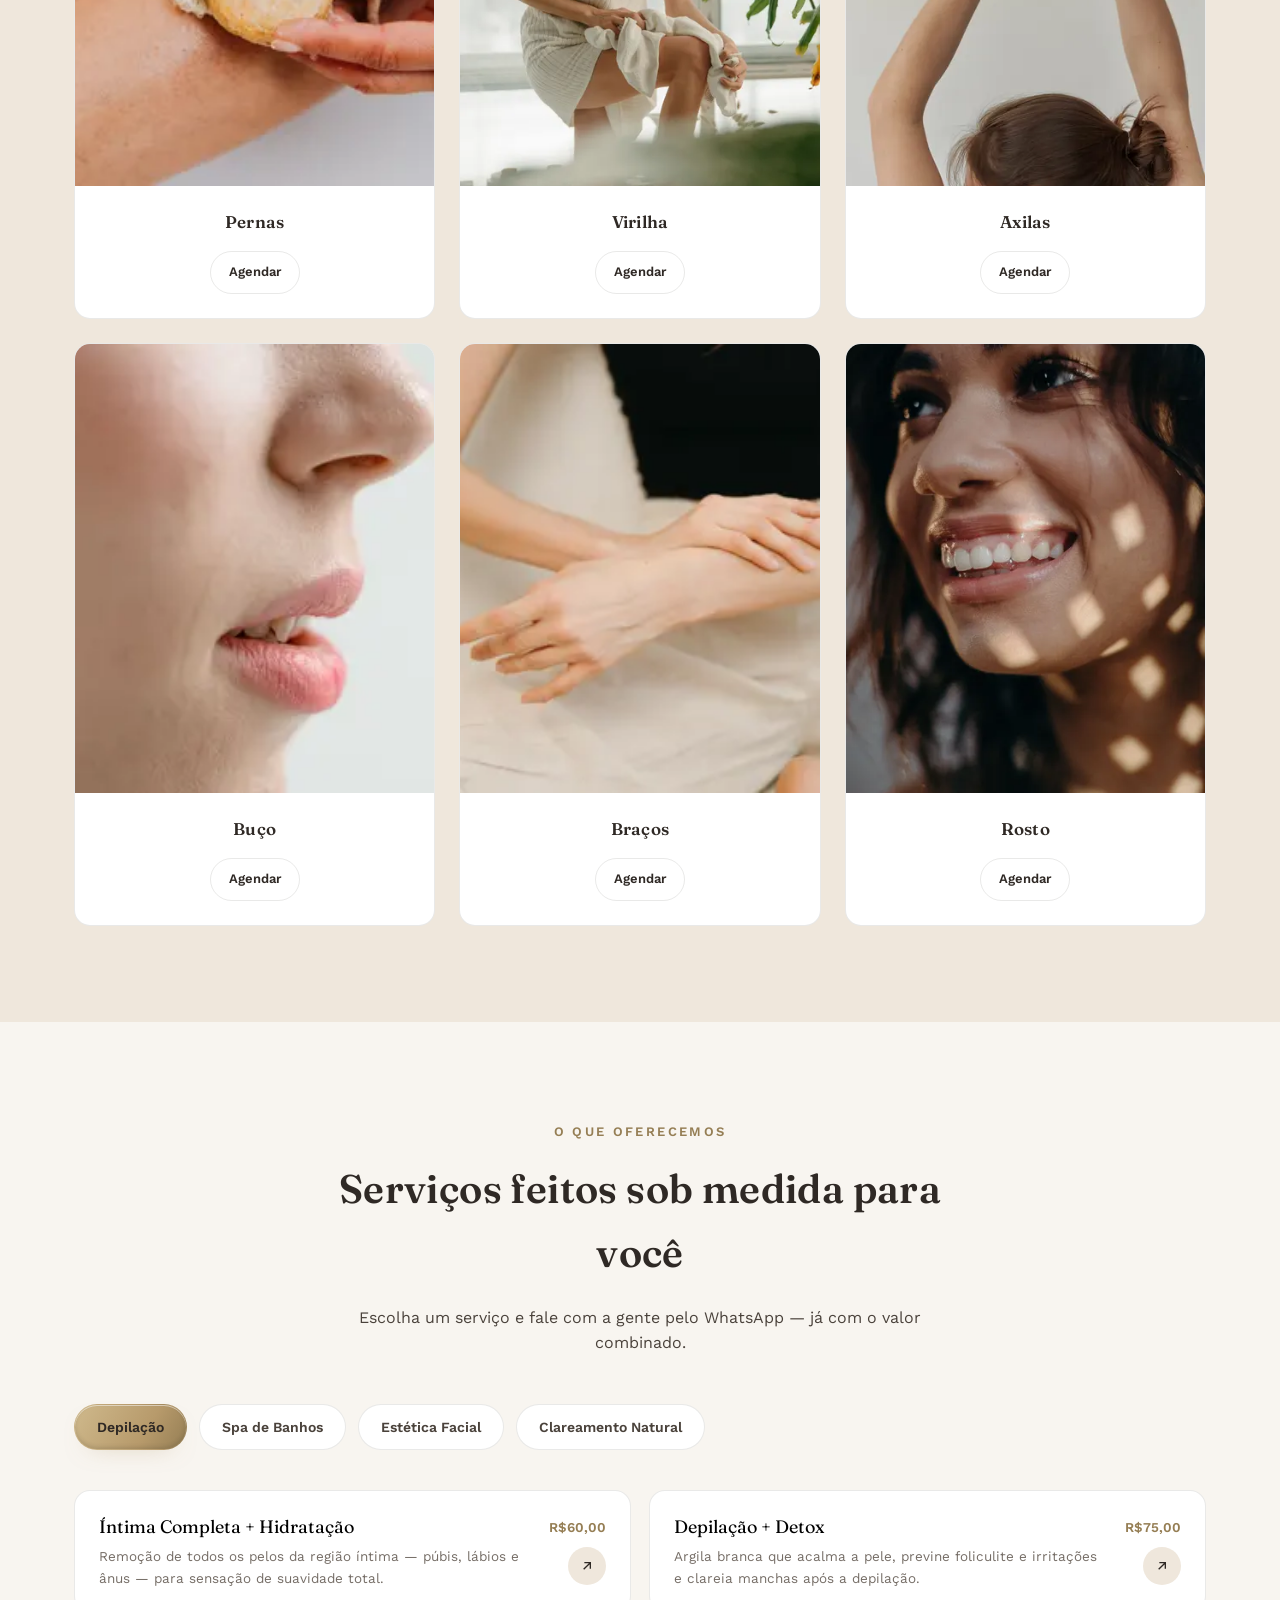
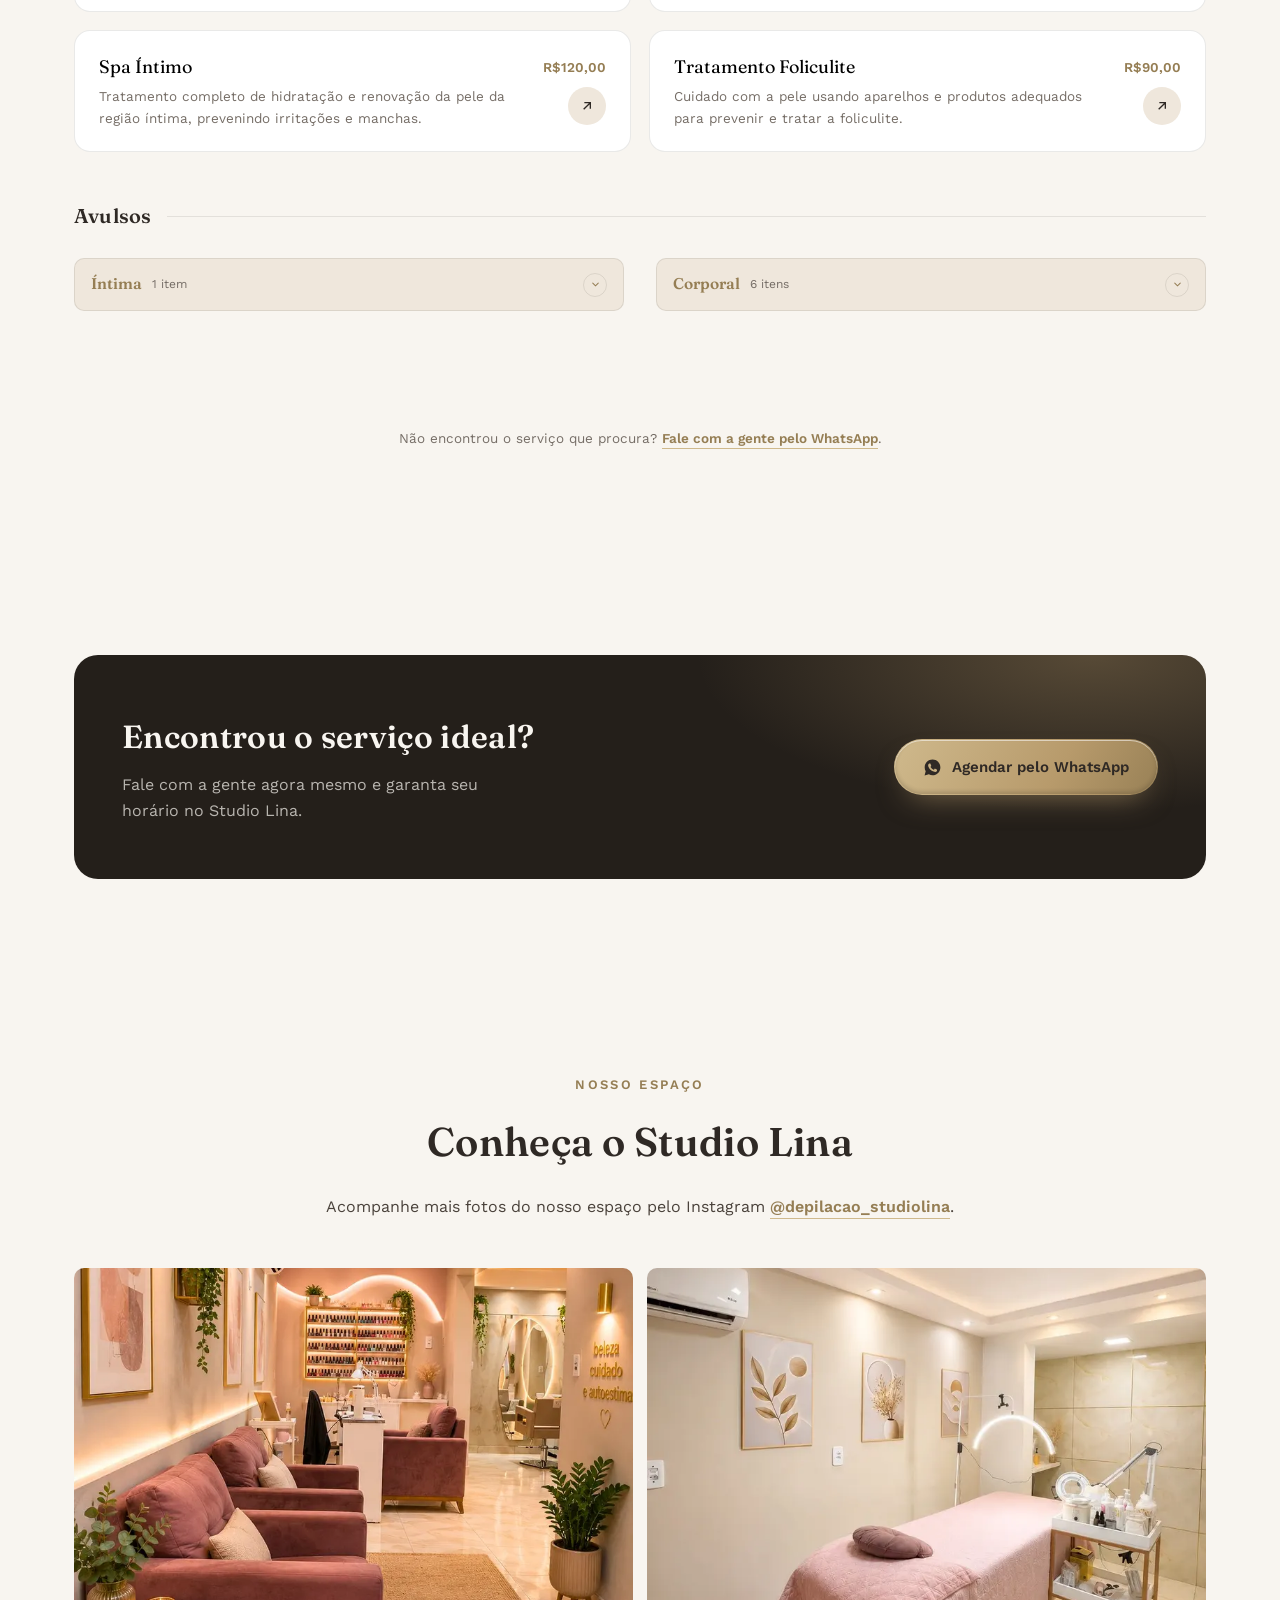
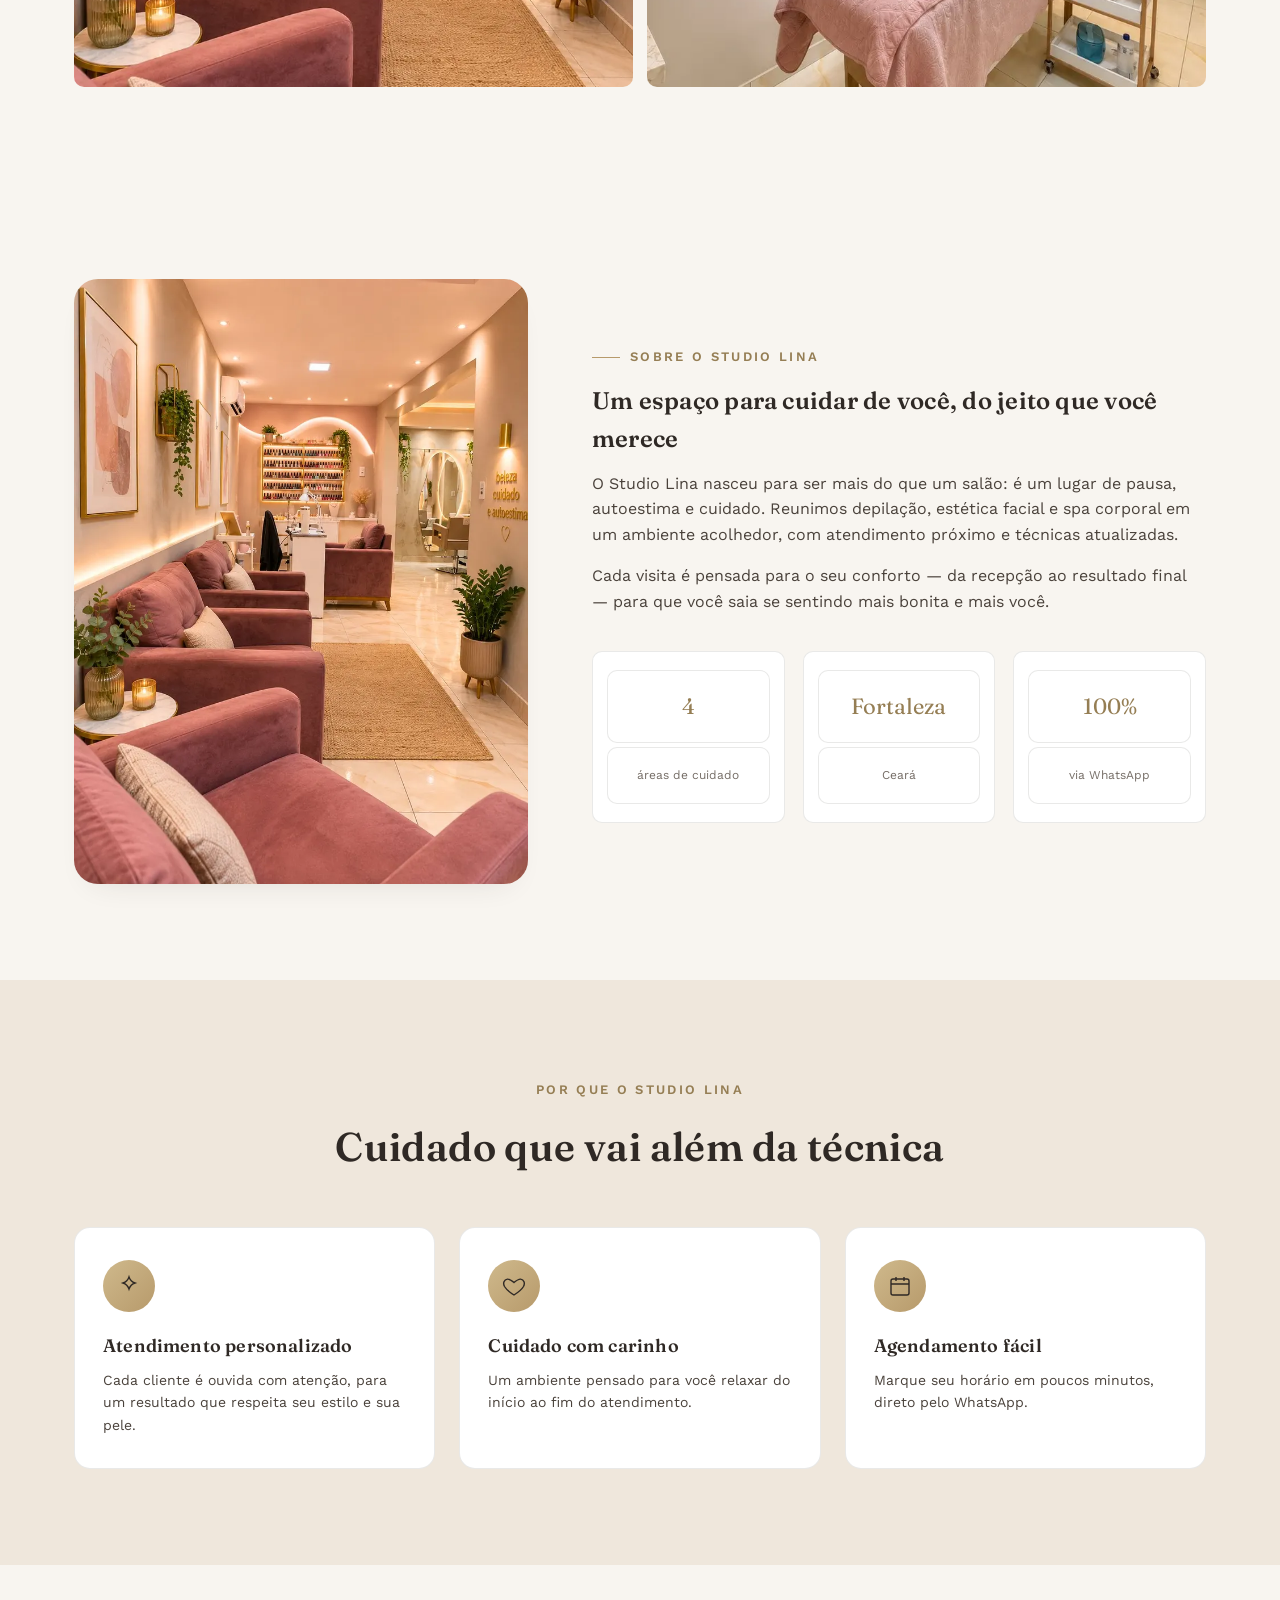
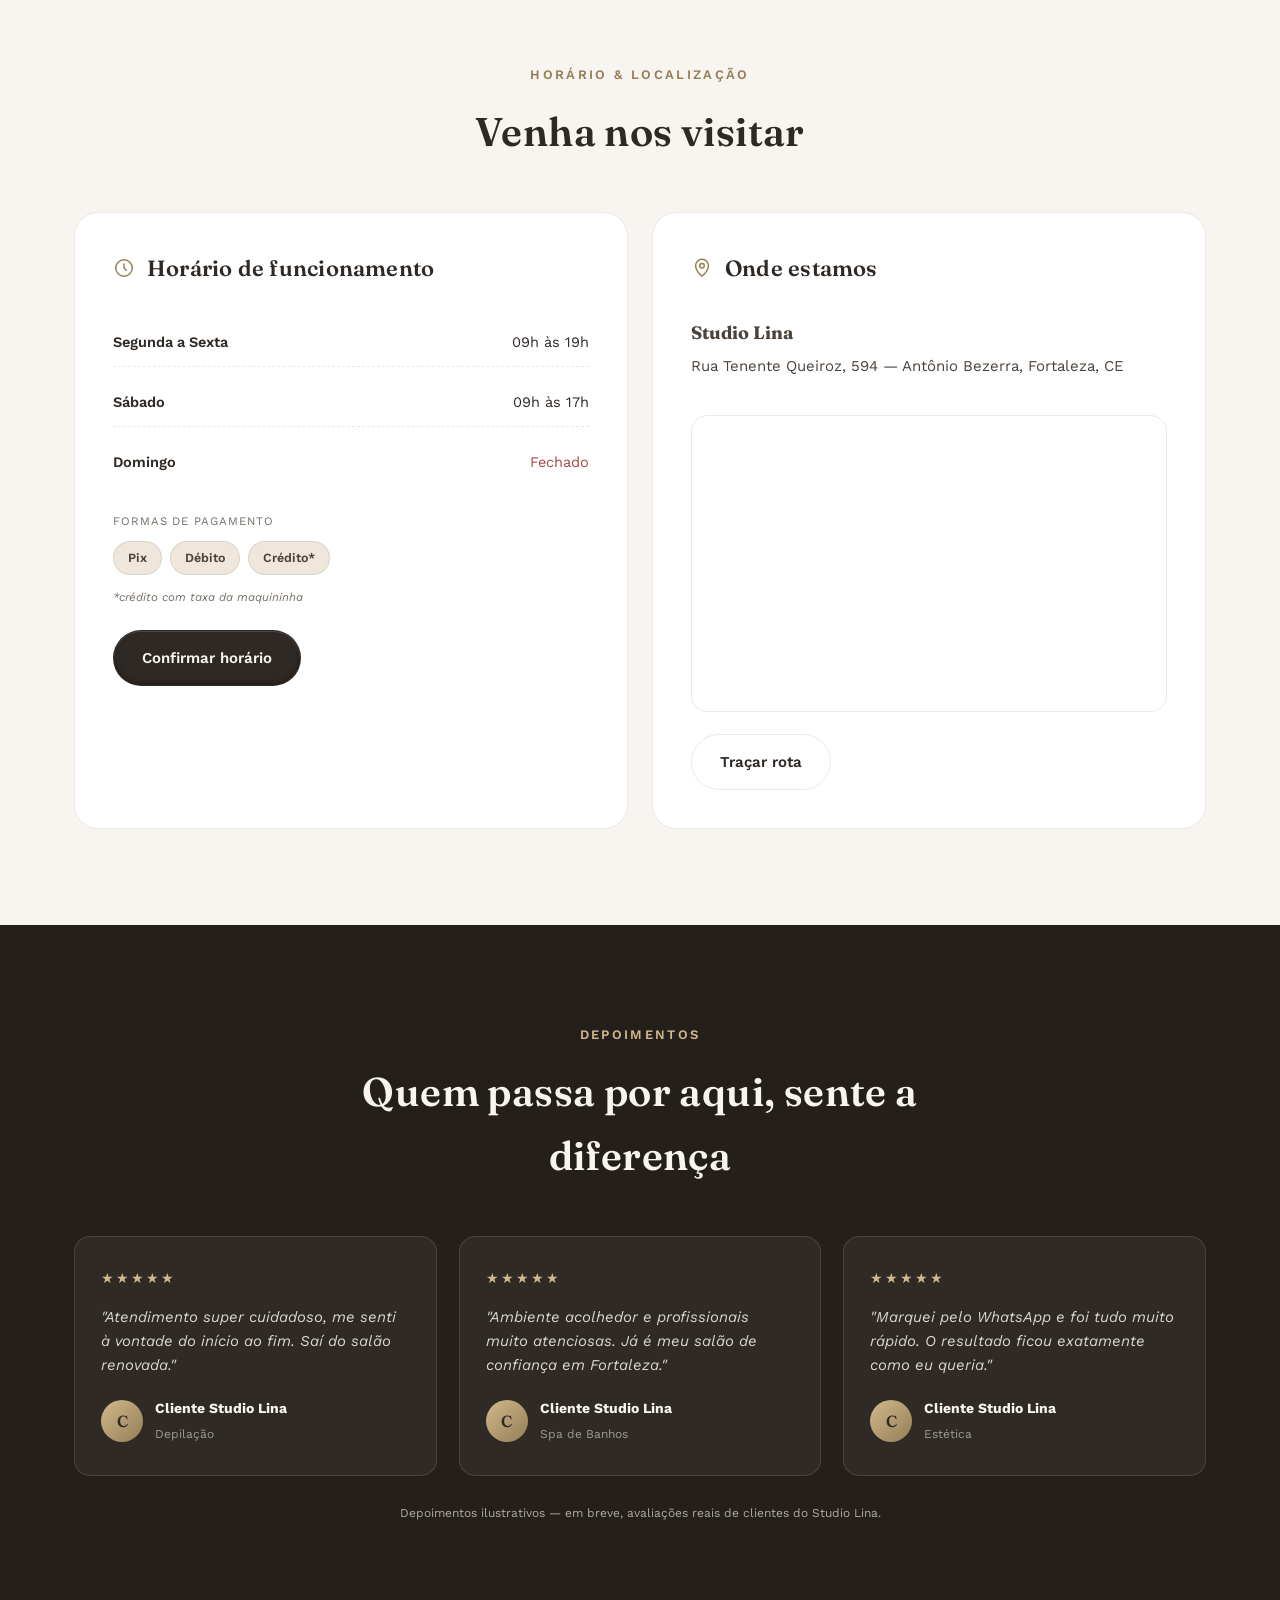
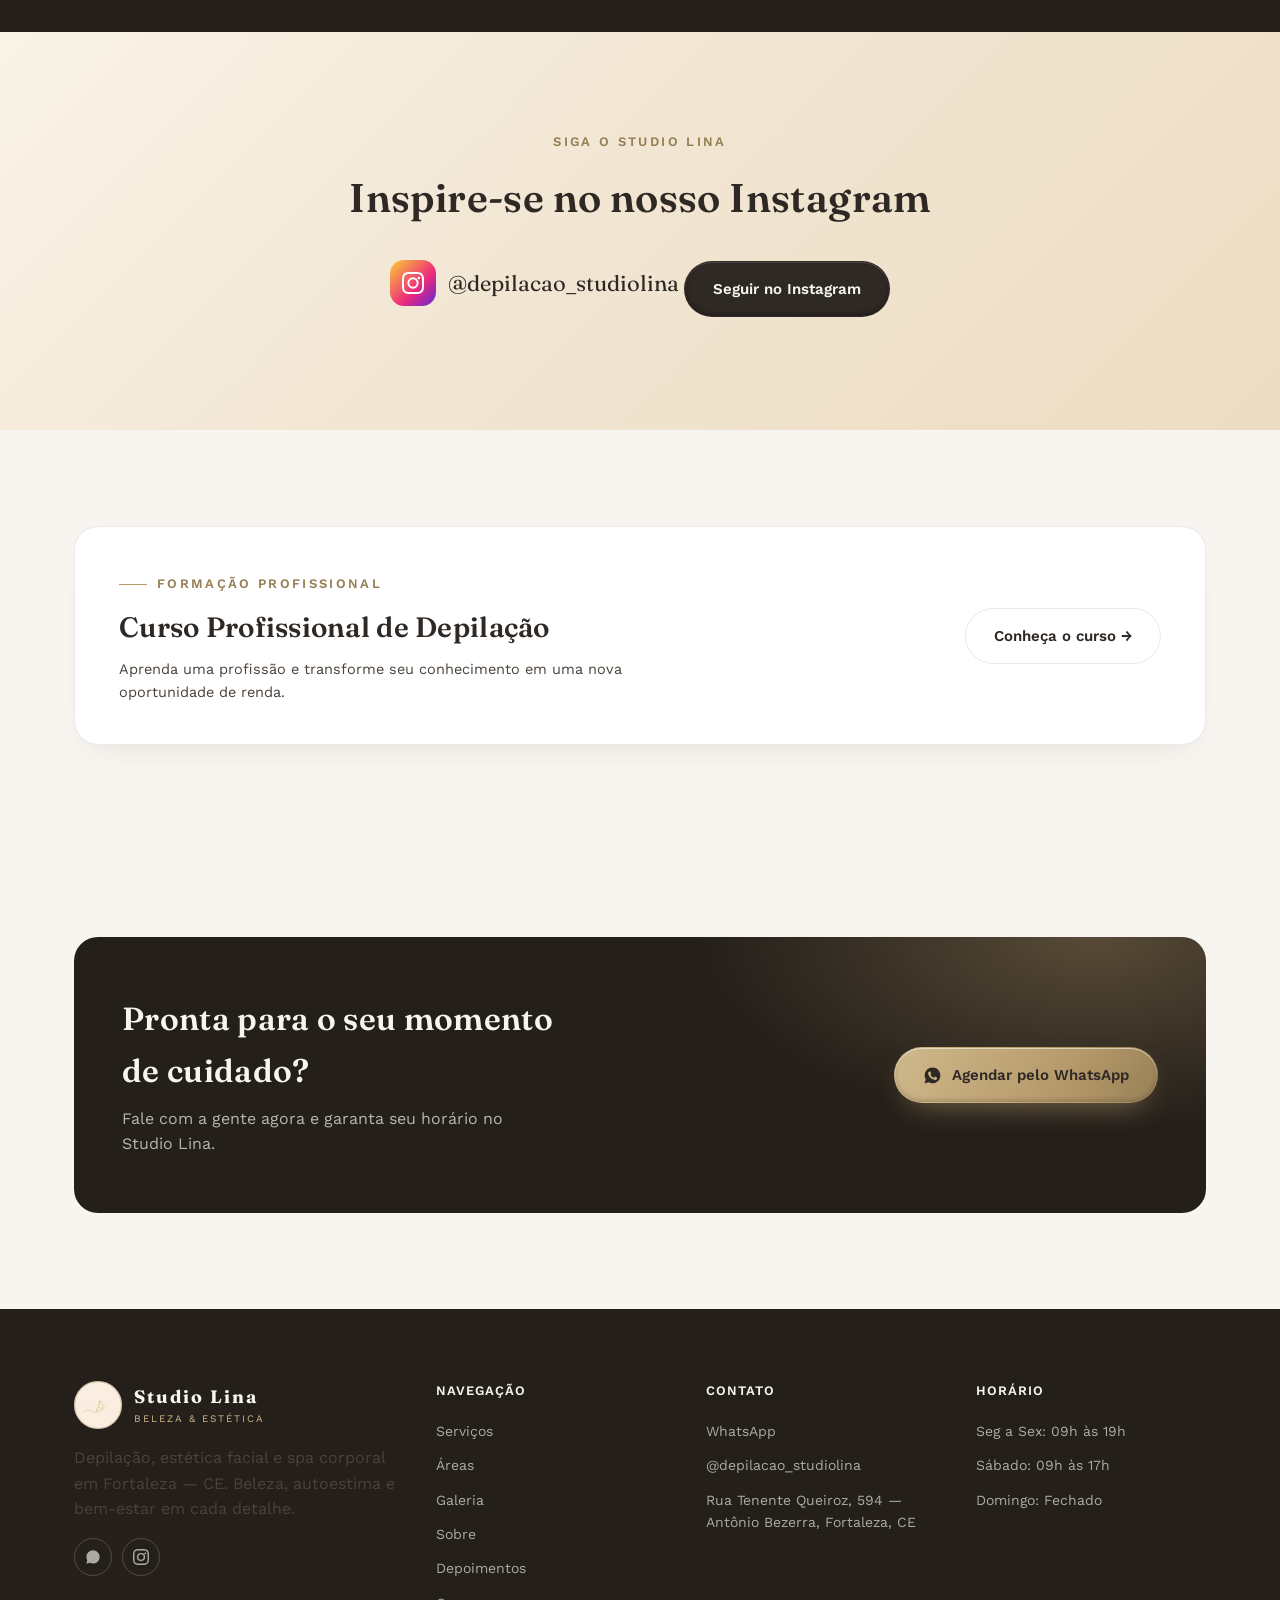
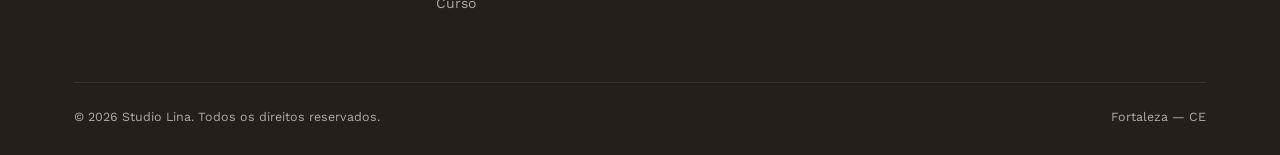
==== commit 9dbdece2: "Recorta foto do hero em proporcao de retrato equilibrada O recorte anterior estava muito alongado (q" ====
--- a/index.html
+++ b/index.html
@@ -153,7 +153,7 @@
         <div class="hero-frame">
           <picture>
             <source type="image/webp" srcset="assets/img/curso-hero-sm.webp 460w, assets/img/curso-hero.webp 900w" sizes="(max-width:767px) 220px, (max-width:900px) 340px, 420px">
-            <img src="assets/img/curso-hero.jpg" srcset="assets/img/curso-hero-sm.jpg 460w, assets/img/curso-hero.jpg 900w" sizes="(max-width:767px) 220px, (max-width:900px) 340px, 420px" alt="Cliente do Studio Lina em Fortaleza" width="524" height="1536" loading="eager">
+            <img src="assets/img/curso-hero.jpg" srcset="assets/img/curso-hero-sm.jpg 460w, assets/img/curso-hero.jpg 900w" sizes="(max-width:767px) 220px, (max-width:900px) 340px, 420px" alt="Cliente do Studio Lina em Fortaleza" width="524" height="750" loading="eager">
           </picture>
         </div>
       </div>
--- a/assets/css/style.css
+++ b/assets/css/style.css
@@ -346,7 +346,7 @@
 
 .hero-visual{ position:relative; min-width:0; }
 .hero-frame{
-  position:relative; border-radius:var(--radius-lg); overflow:hidden; aspect-ratio:524/1536; max-width:370px; margin:0 auto;
+  position:relative; border-radius:var(--radius-lg); overflow:hidden; aspect-ratio:524/750; max-width:400px; margin:0 auto;
   box-shadow:var(--shadow-soft); border:1px solid var(--border);
 }
 .hero-frame picture{ width:100%; height:100%; }
@@ -366,7 +366,7 @@
 @media (max-width:900px){
   .hero-grid{ grid-template-columns:1fr; padding-bottom:70px; }
   .hero{ padding-top:110px; }
-  .hero-visual{ max-width:340px; margin:0 auto; order:-1; }
+  .hero-visual{ max-width:360px; margin:0 auto; order:-1; }
 }
 
 /* Mobile: foto em destaque no topo, depois o texto; hero mais compacto */
@@ -375,8 +375,8 @@
   .hero-grid{ gap:24px; padding-bottom:32px; padding-top:96px; }
   .hero h1{ font-size:clamp(28px,8.5vw,38px); max-width:none; }
   .hero .lead{ font-size:15px; line-height:1.5; margin-bottom:22px; }
-  .hero-visual{ max-width:none; margin:0 -14px; order:-1; }
-  .hero-frame{ max-width:none; border-radius:0 0 var(--radius-md) var(--radius-md); }
+  .hero-visual{ max-width:320px; margin:0 auto; order:-1; }
+  .hero-frame{ max-width:none; }
   .hero-scroll{ display:none; }
 }
 
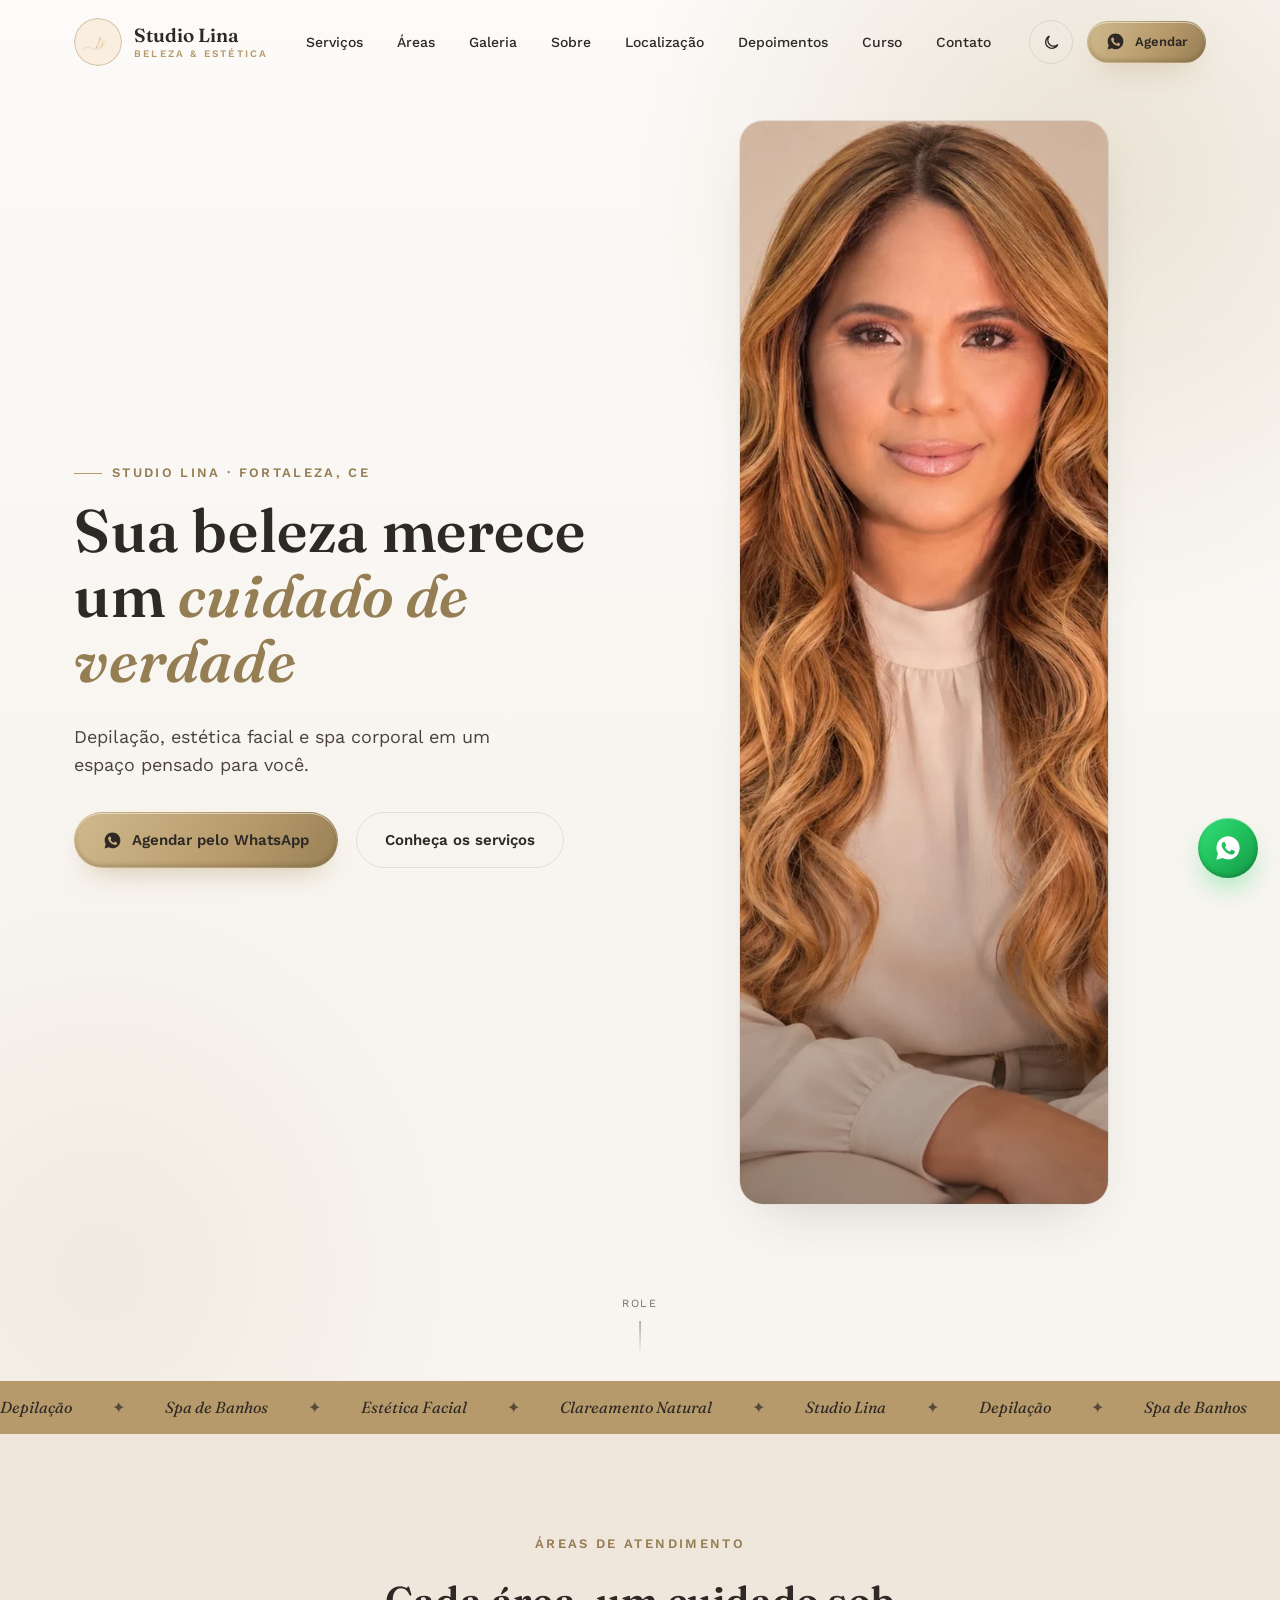
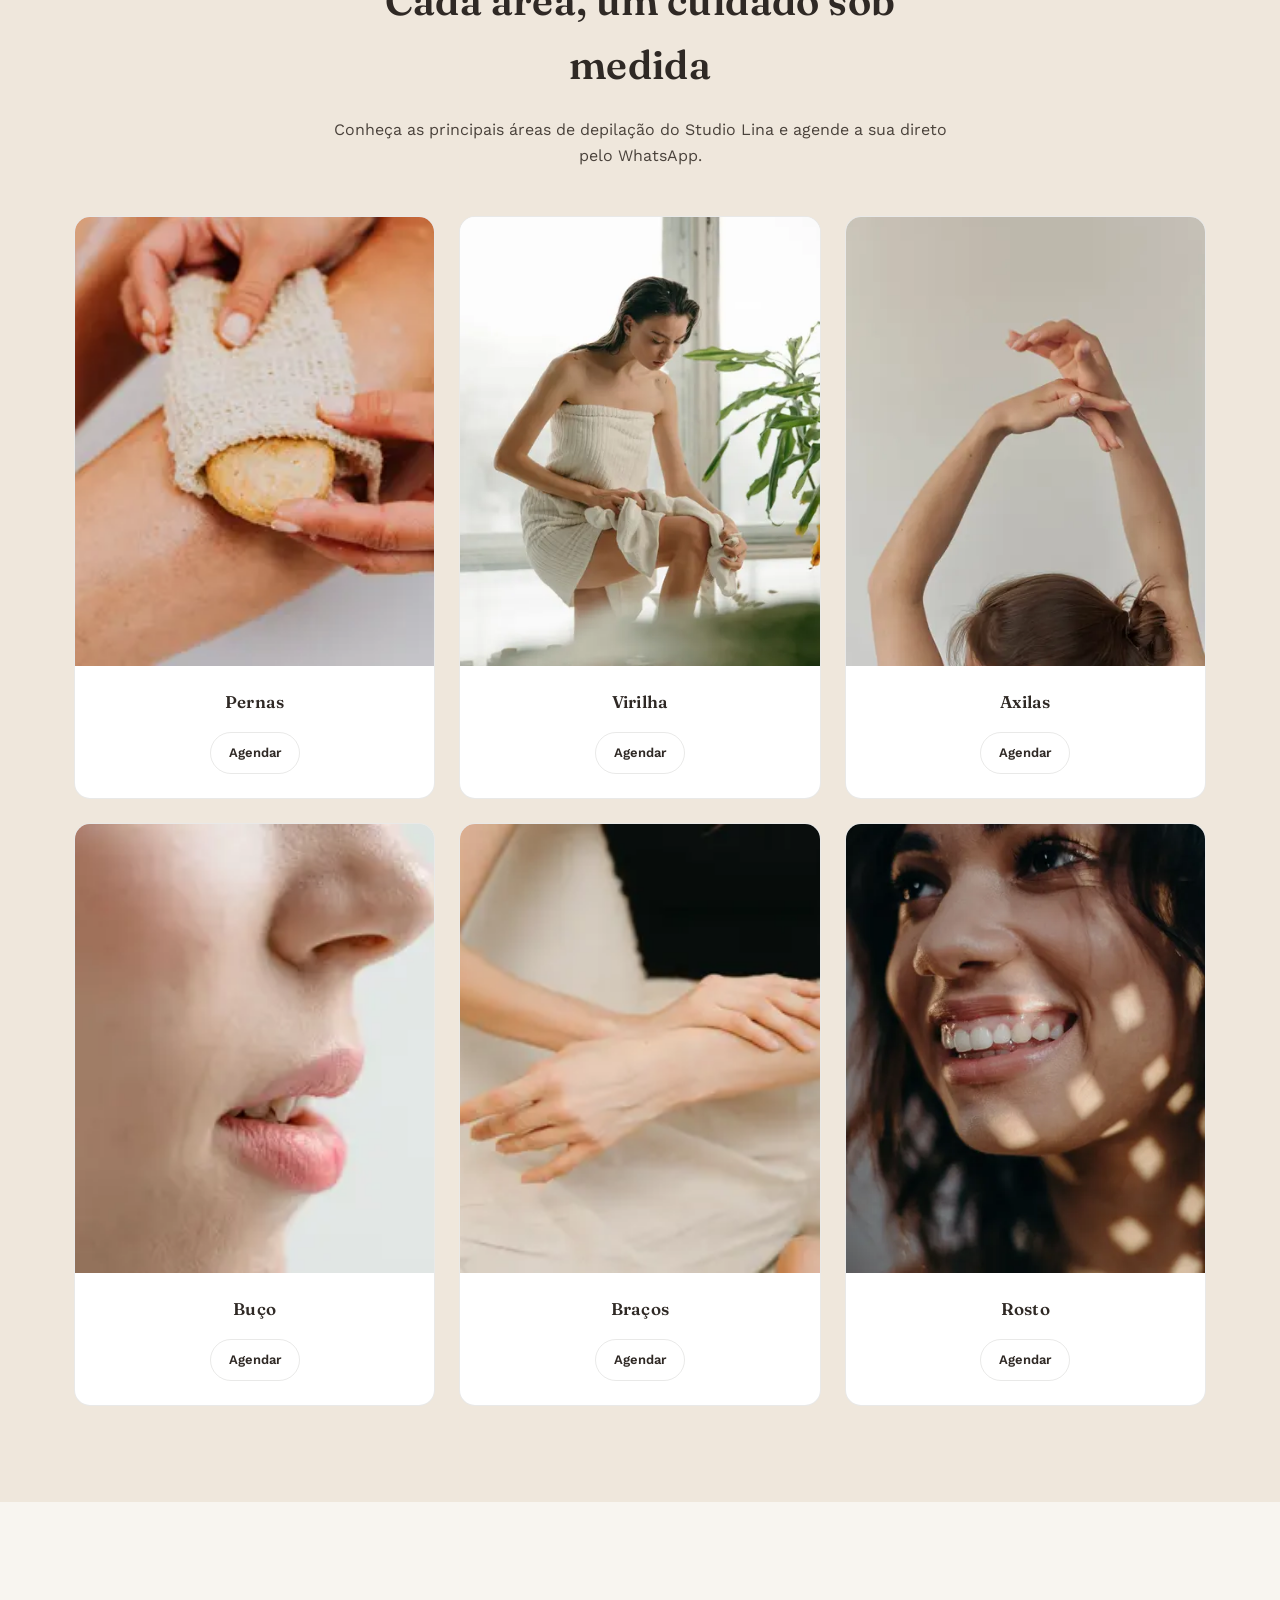
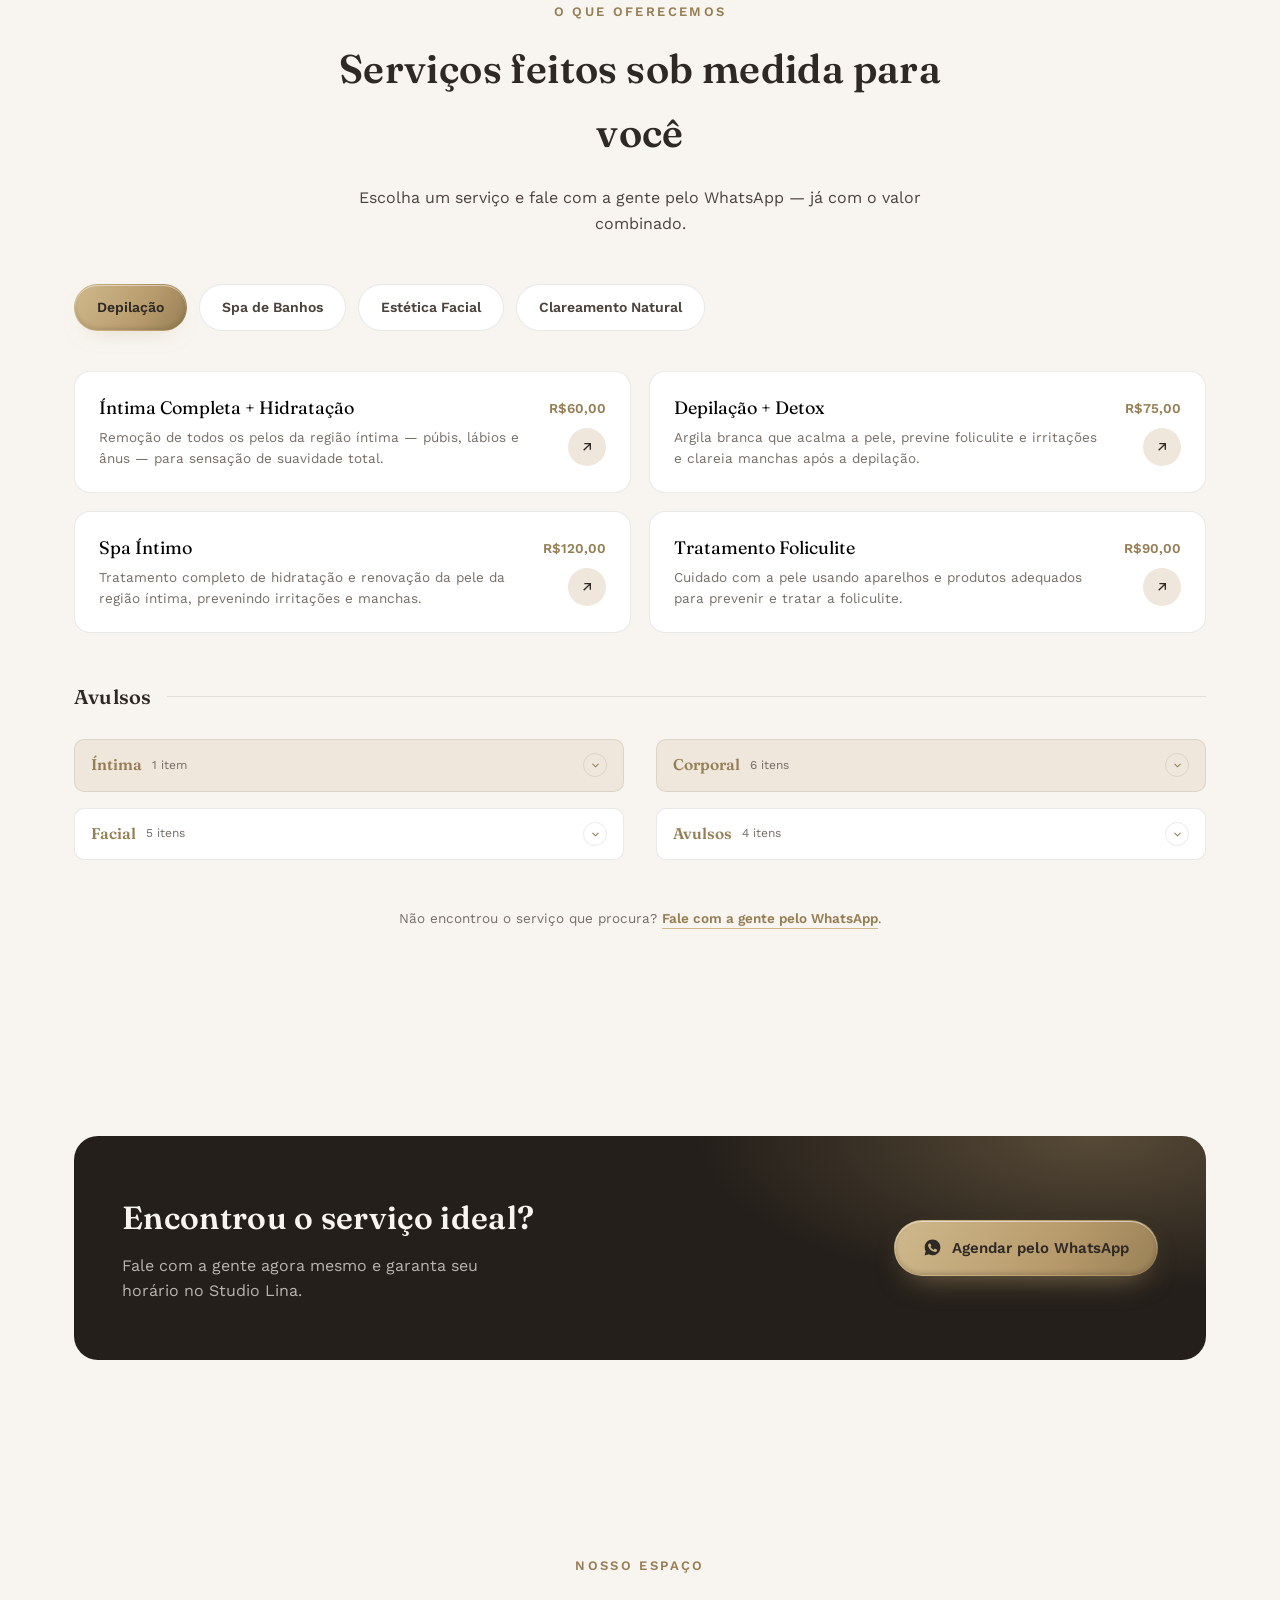
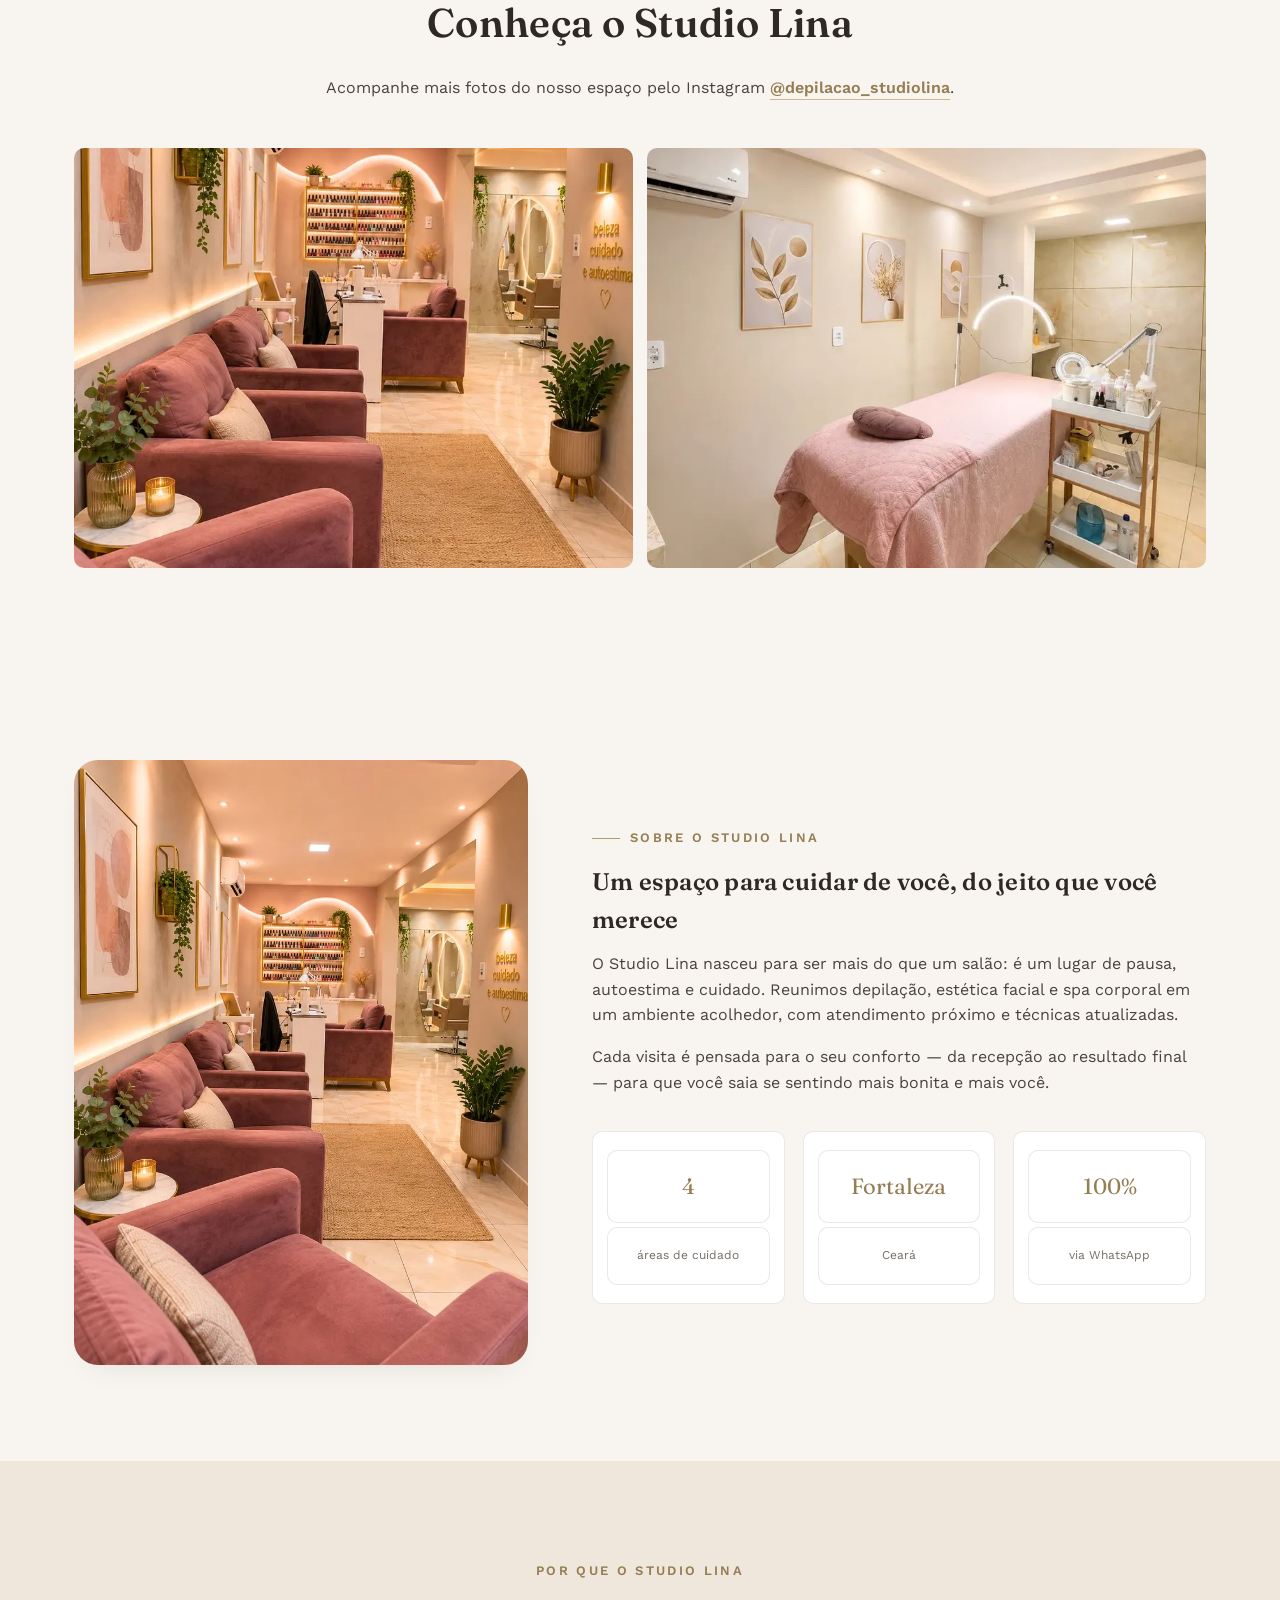
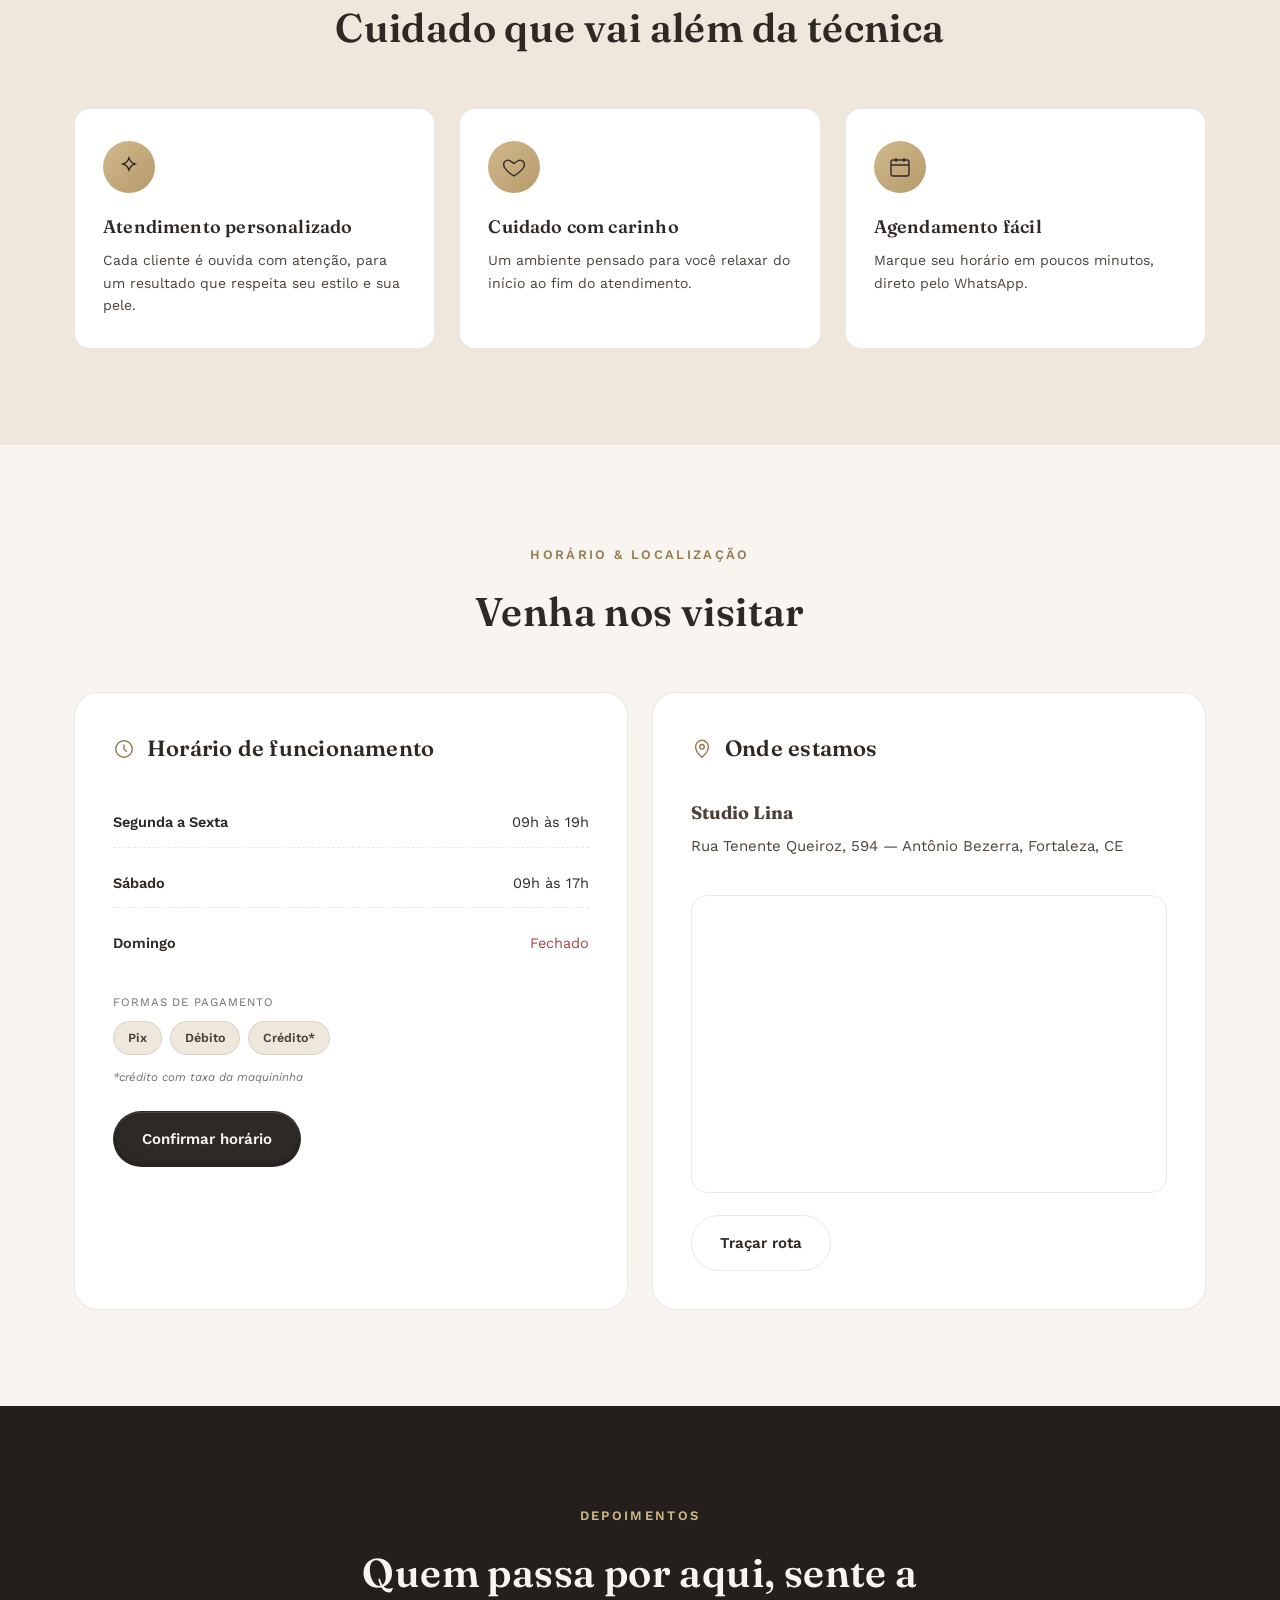
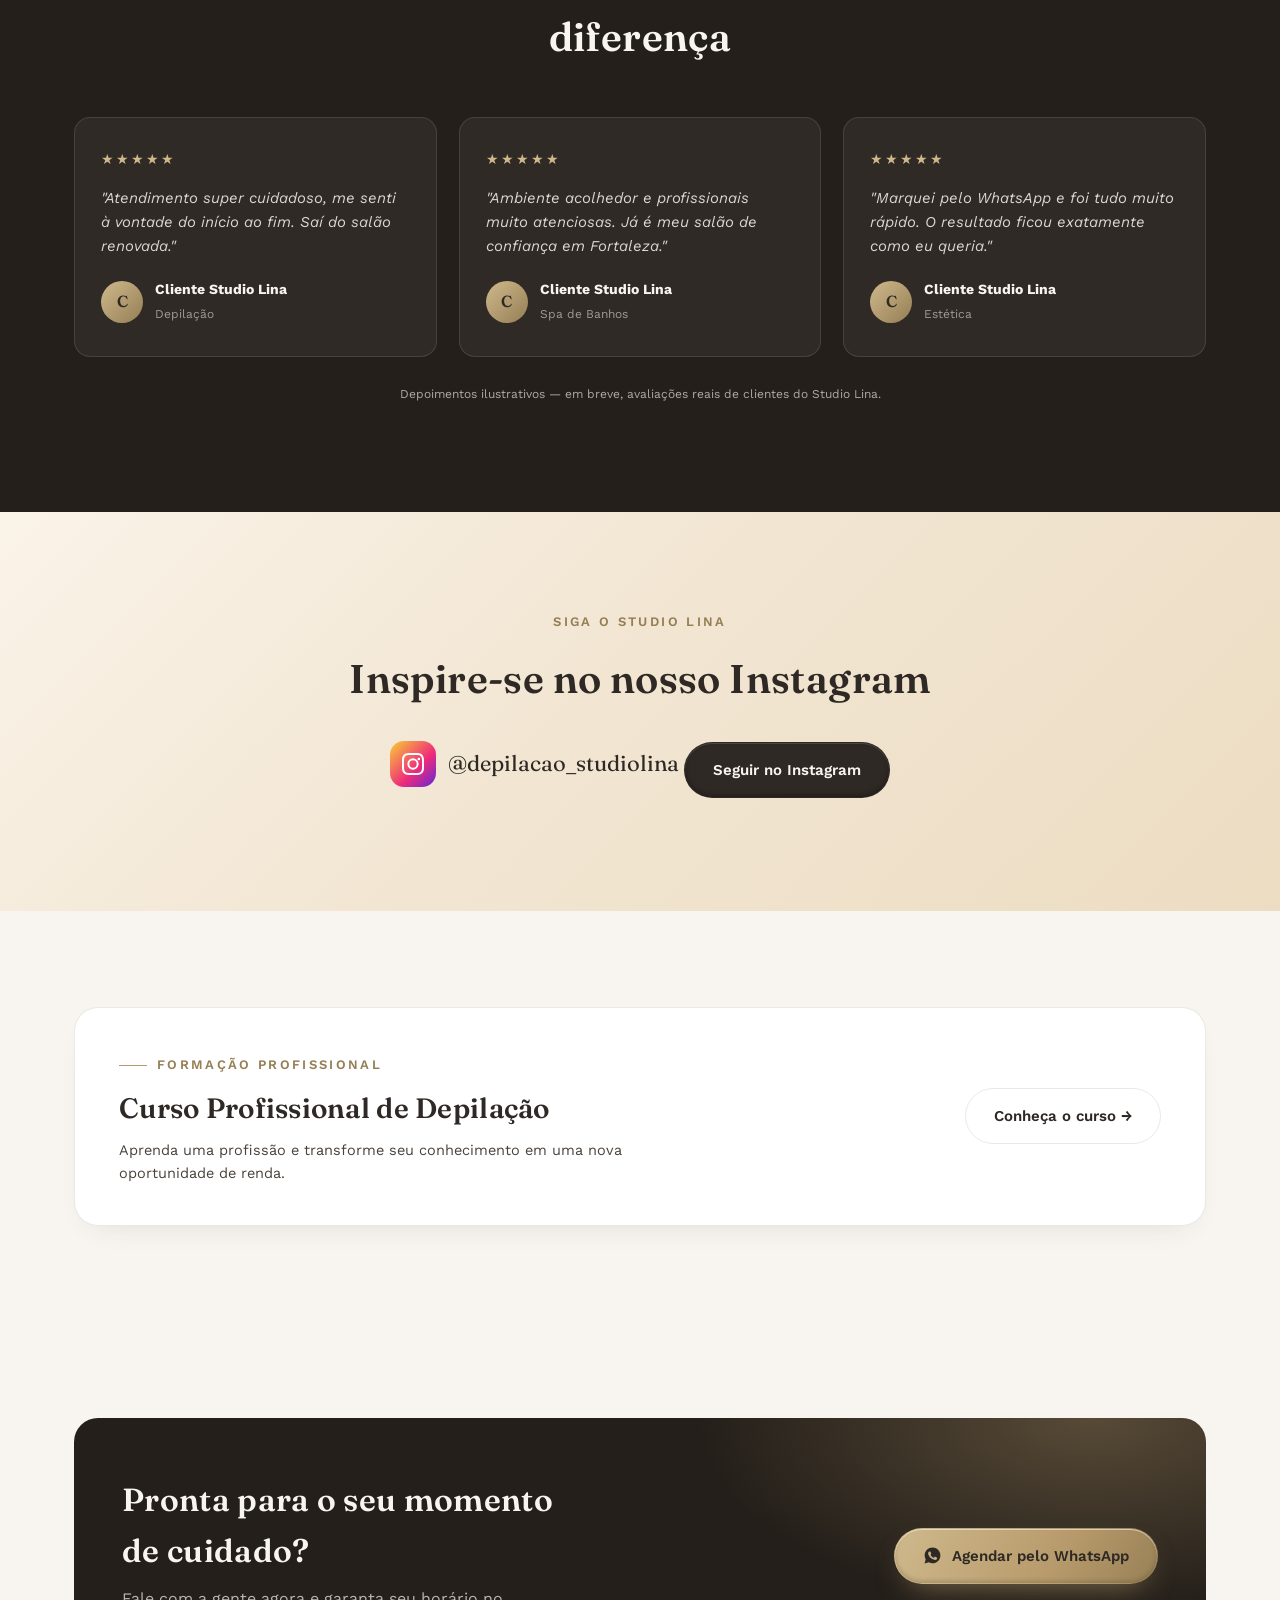
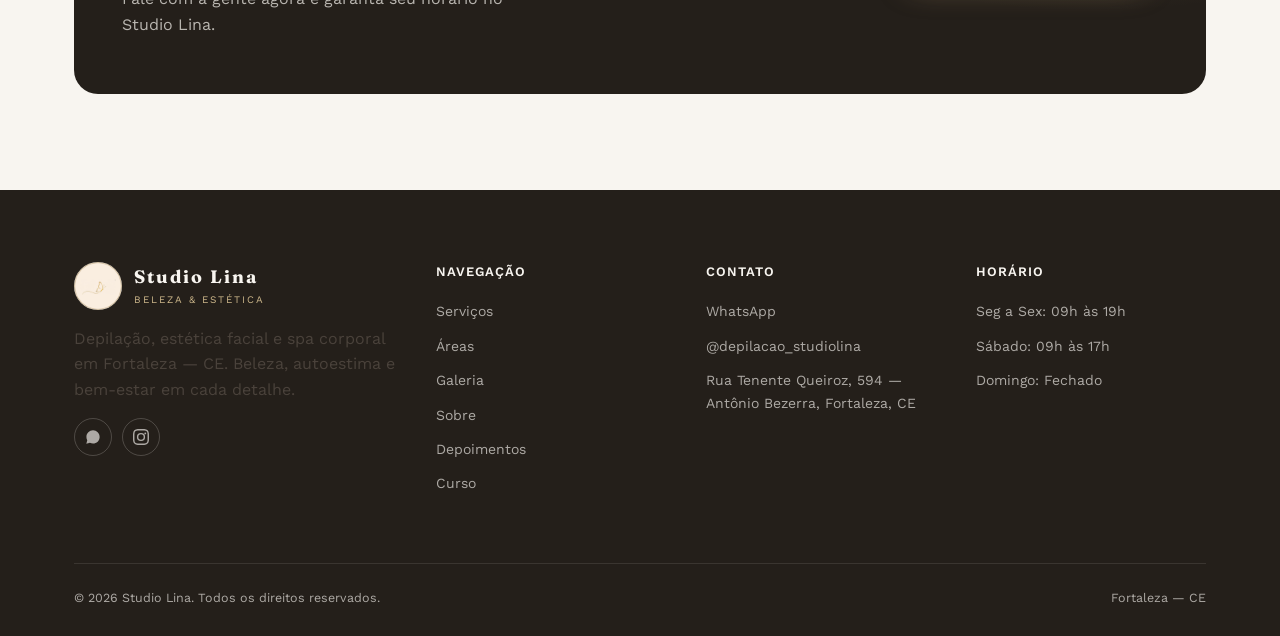
==== commit bb2e6dc1: "Reverte tamanho/recorte da foto do hero para como estava antes dos ajustes Co-Authored-By: Claude So" ====
--- a/index.html
+++ b/index.html
@@ -153,7 +153,7 @@
         <div class="hero-frame">
           <picture>
             <source type="image/webp" srcset="assets/img/curso-hero-sm.webp 460w, assets/img/curso-hero.webp 900w" sizes="(max-width:767px) 220px, (max-width:900px) 340px, 420px">
-            <img src="assets/img/curso-hero.jpg" srcset="assets/img/curso-hero-sm.jpg 460w, assets/img/curso-hero.jpg 900w" sizes="(max-width:767px) 220px, (max-width:900px) 340px, 420px" alt="Cliente do Studio Lina em Fortaleza" width="524" height="750" loading="eager">
+            <img src="assets/img/curso-hero.jpg" srcset="assets/img/curso-hero-sm.jpg 460w, assets/img/curso-hero.jpg 900w" sizes="(max-width:767px) 220px, (max-width:900px) 340px, 420px" alt="Cliente do Studio Lina em Fortaleza" width="524" height="1536" loading="eager">
           </picture>
         </div>
       </div>
--- a/assets/css/style.css
+++ b/assets/css/style.css
@@ -346,7 +346,7 @@
 
 .hero-visual{ position:relative; min-width:0; }
 .hero-frame{
-  position:relative; border-radius:var(--radius-lg); overflow:hidden; aspect-ratio:524/750; max-width:400px; margin:0 auto;
+  position:relative; border-radius:var(--radius-lg); overflow:hidden; aspect-ratio:524/1536; max-width:370px; margin:0 auto;
   box-shadow:var(--shadow-soft); border:1px solid var(--border);
 }
 .hero-frame picture{ width:100%; height:100%; }
@@ -366,7 +366,7 @@
 @media (max-width:900px){
   .hero-grid{ grid-template-columns:1fr; padding-bottom:70px; }
   .hero{ padding-top:110px; }
-  .hero-visual{ max-width:360px; margin:0 auto; order:-1; }
+  .hero-visual{ max-width:340px; margin:0 auto; order:-1; }
 }
 
 /* Mobile: foto em destaque no topo, depois o texto; hero mais compacto */
@@ -375,8 +375,8 @@
   .hero-grid{ gap:24px; padding-bottom:32px; padding-top:96px; }
   .hero h1{ font-size:clamp(28px,8.5vw,38px); max-width:none; }
   .hero .lead{ font-size:15px; line-height:1.5; margin-bottom:22px; }
-  .hero-visual{ max-width:320px; margin:0 auto; order:-1; }
-  .hero-frame{ max-width:none; }
+  .hero-visual{ max-width:none; margin:0 -14px; order:-1; }
+  .hero-frame{ max-width:none; border-radius:0 0 var(--radius-md) var(--radius-md); }
   .hero-scroll{ display:none; }
 }
 
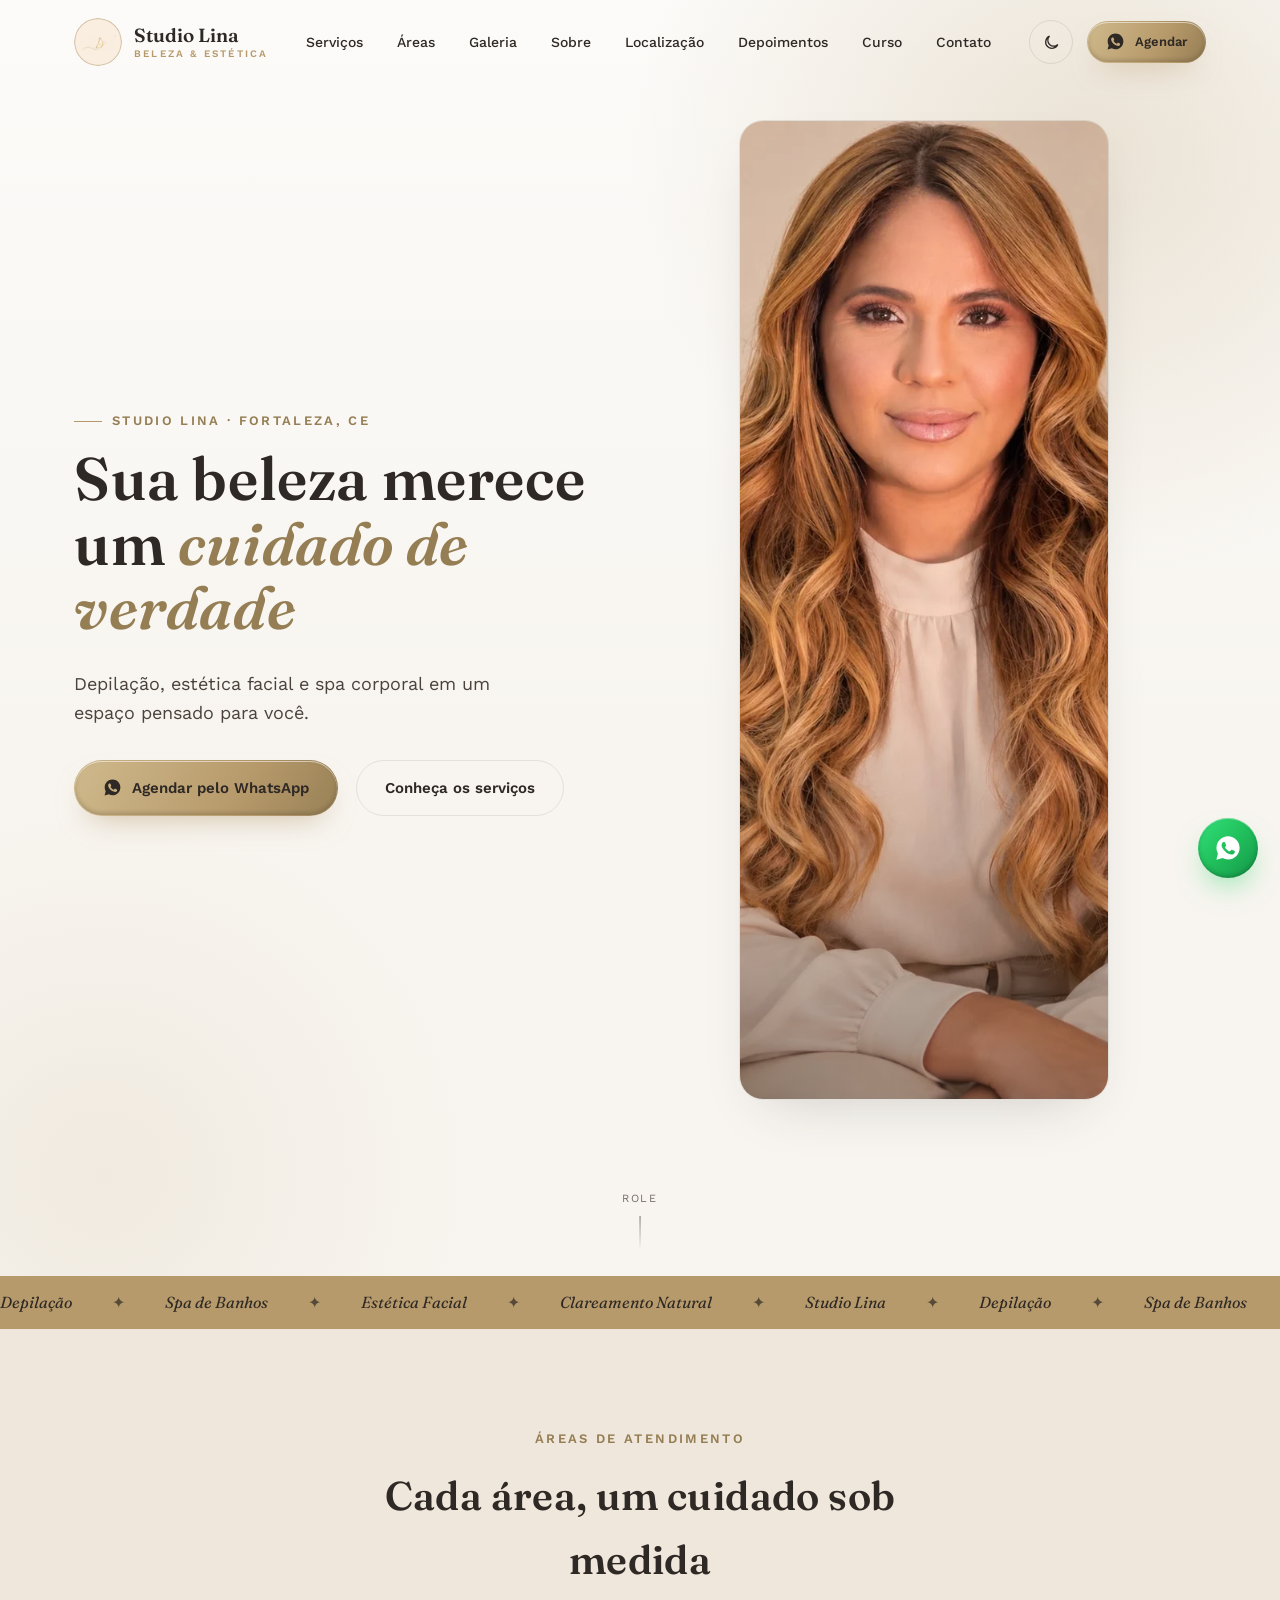
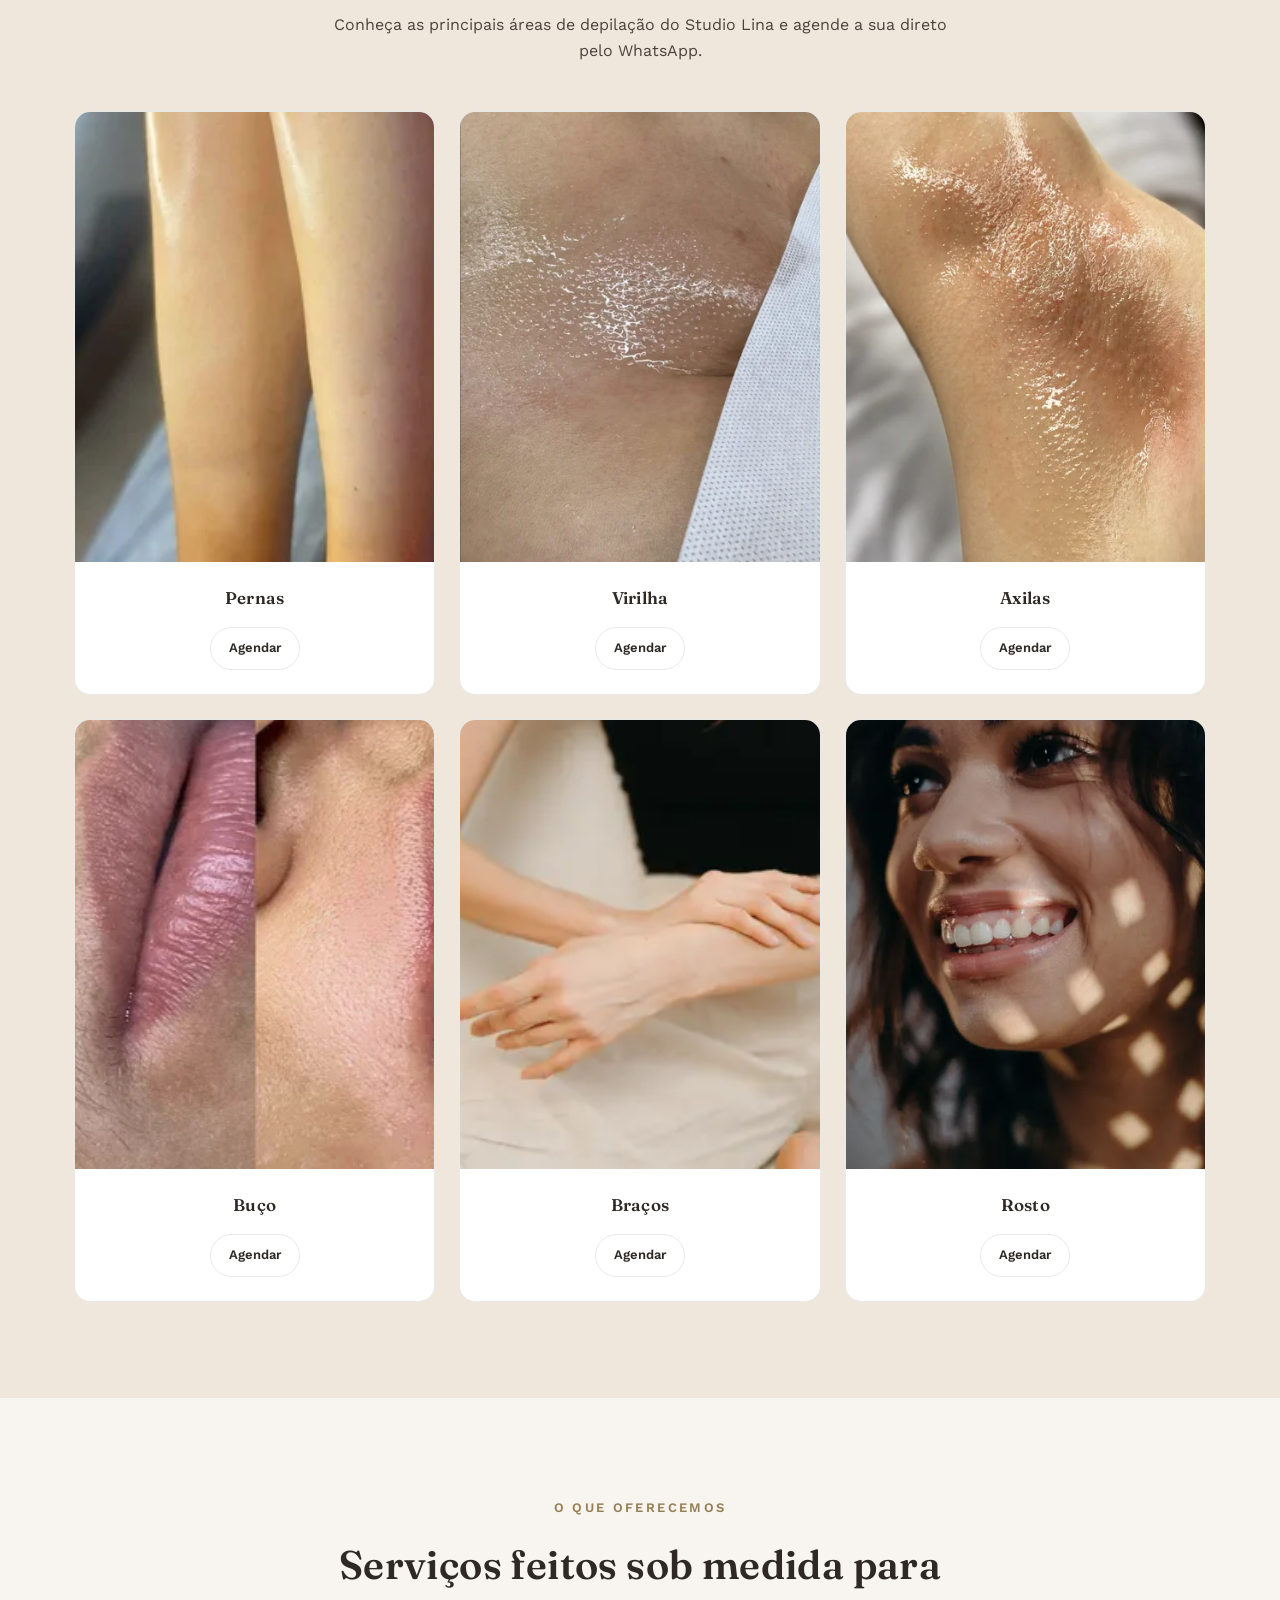
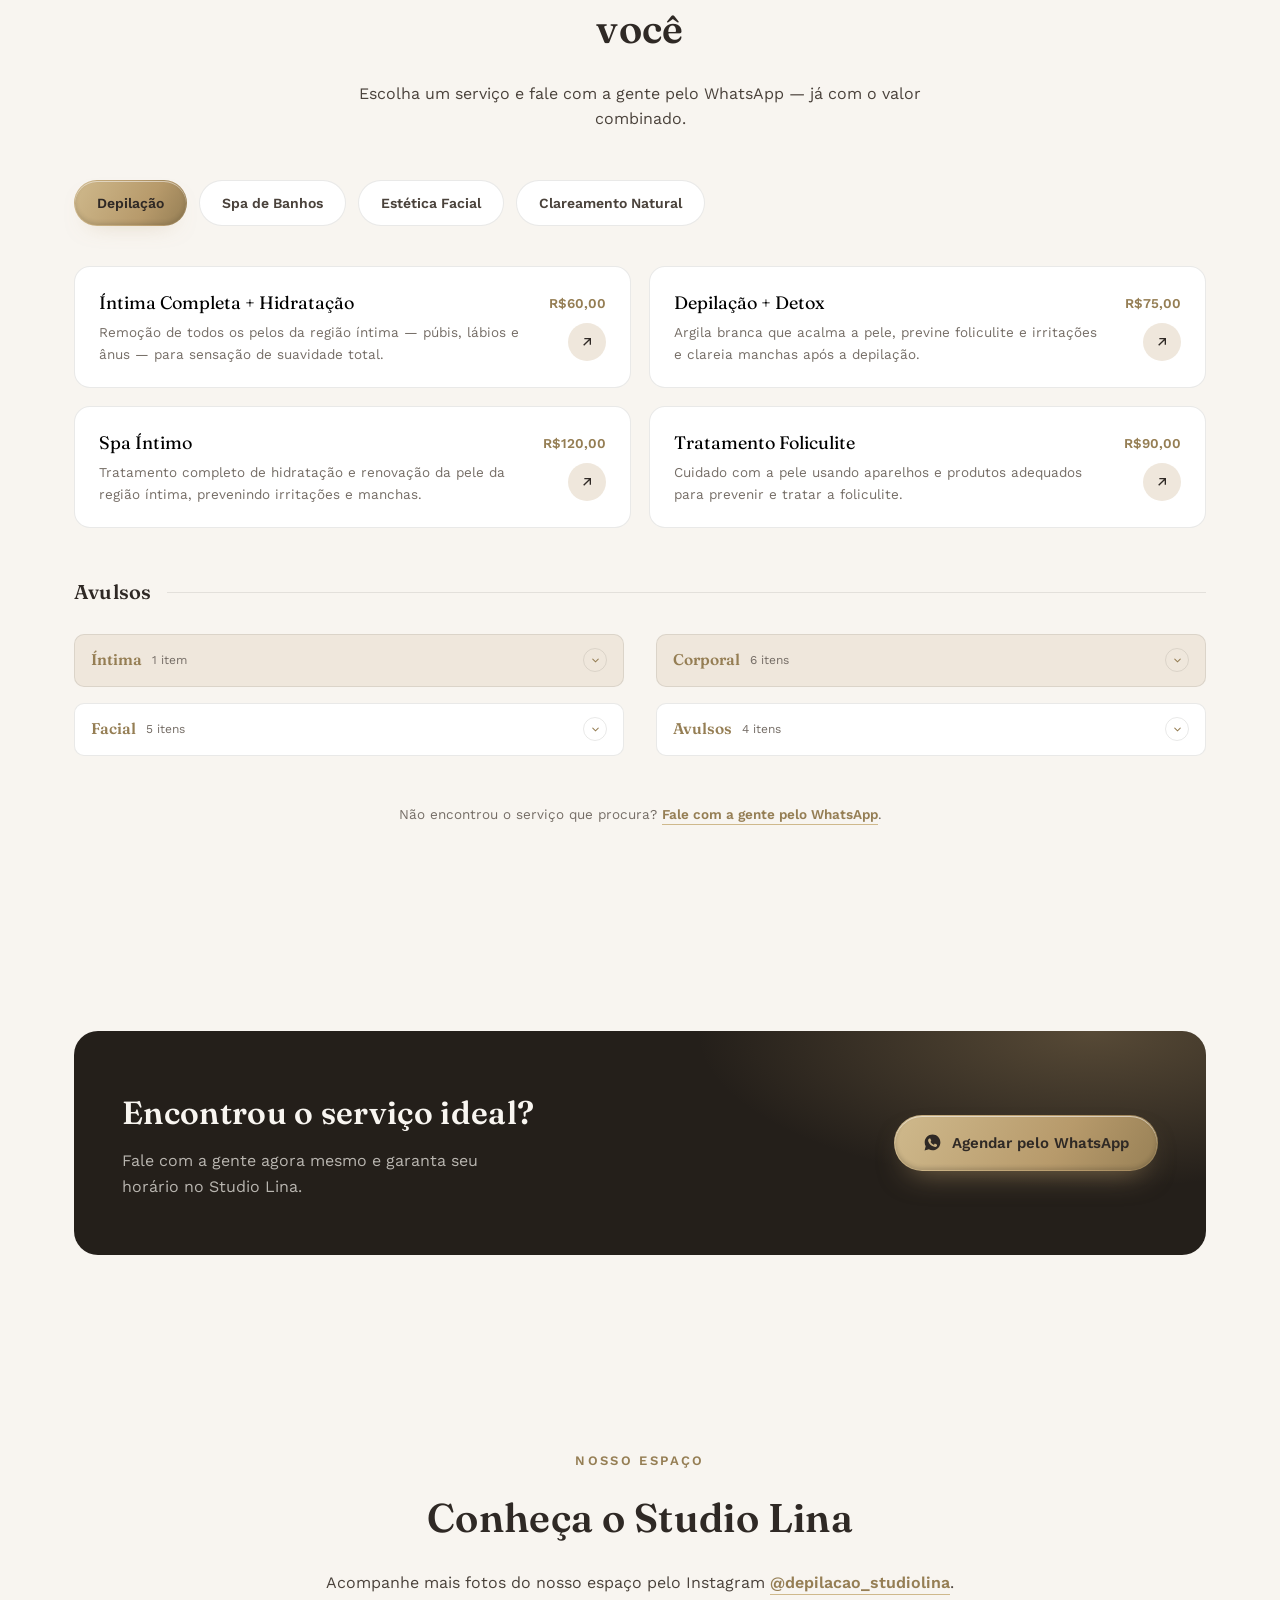
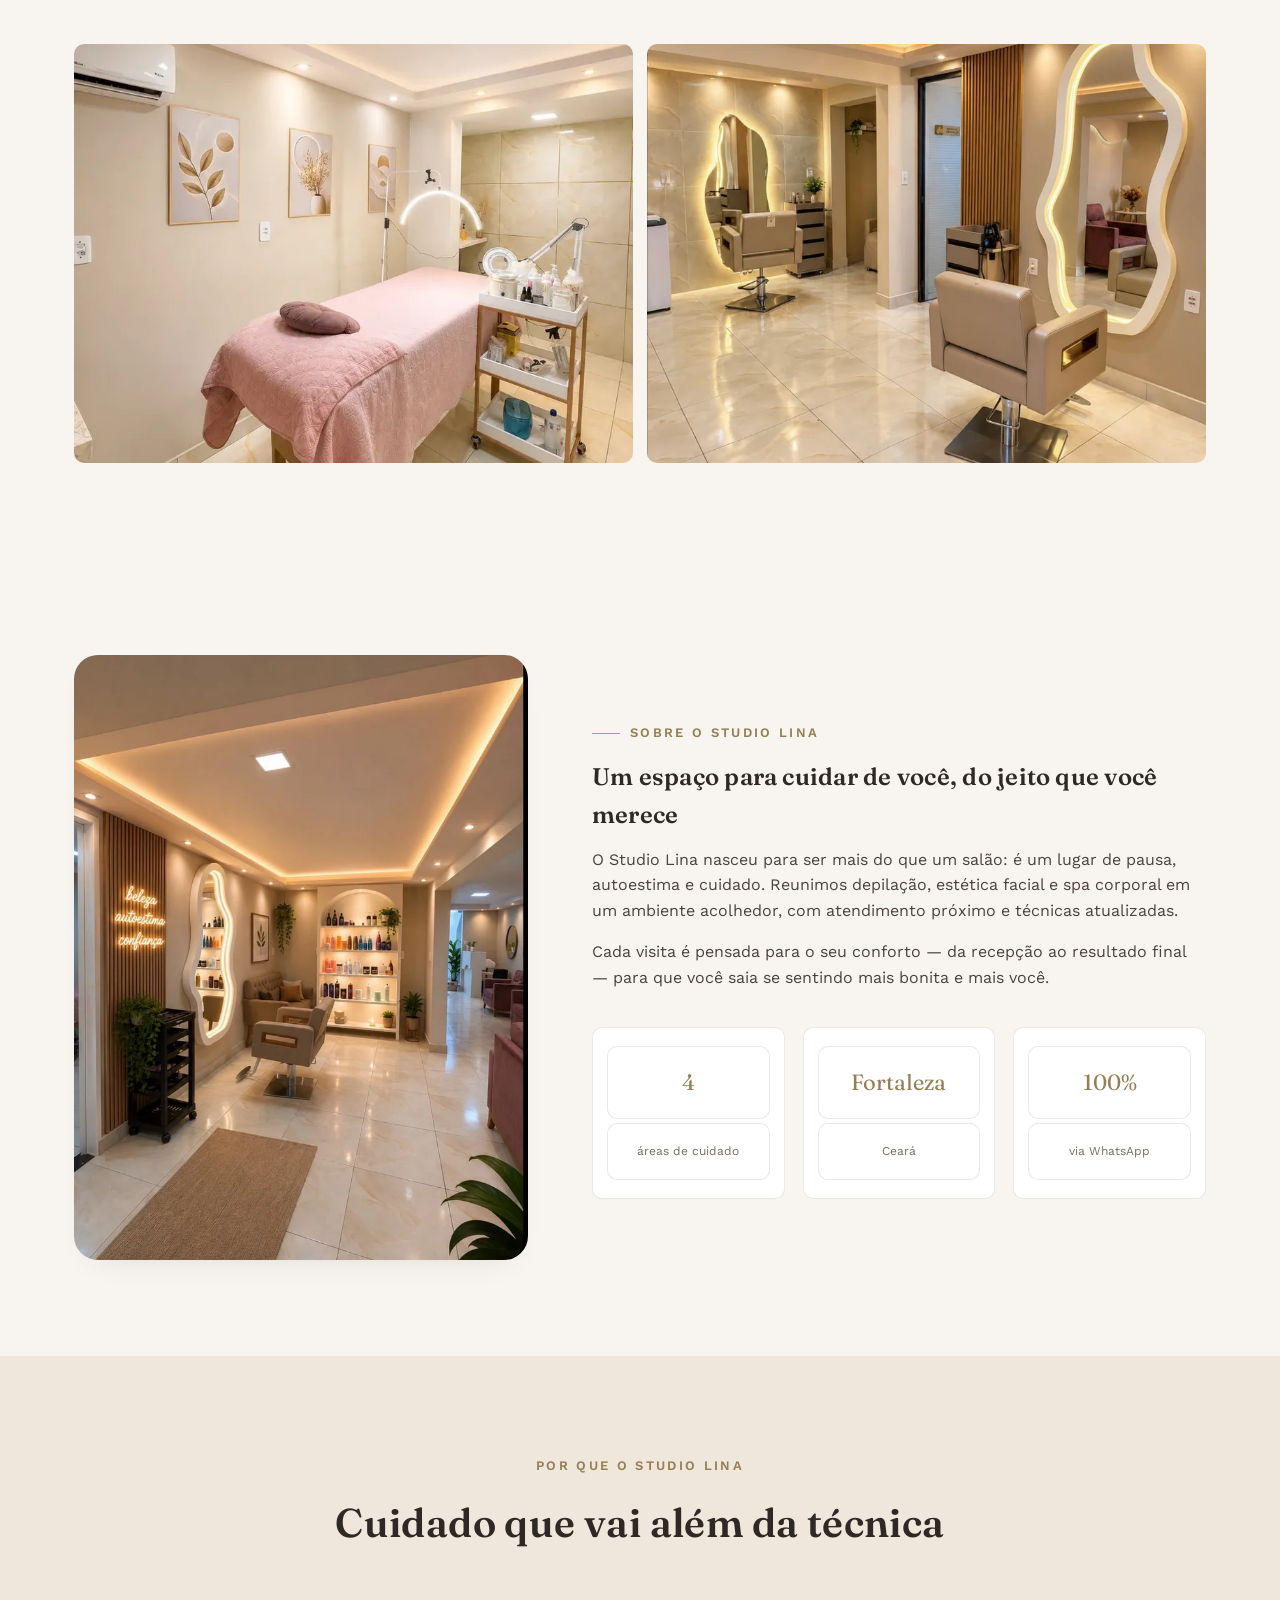
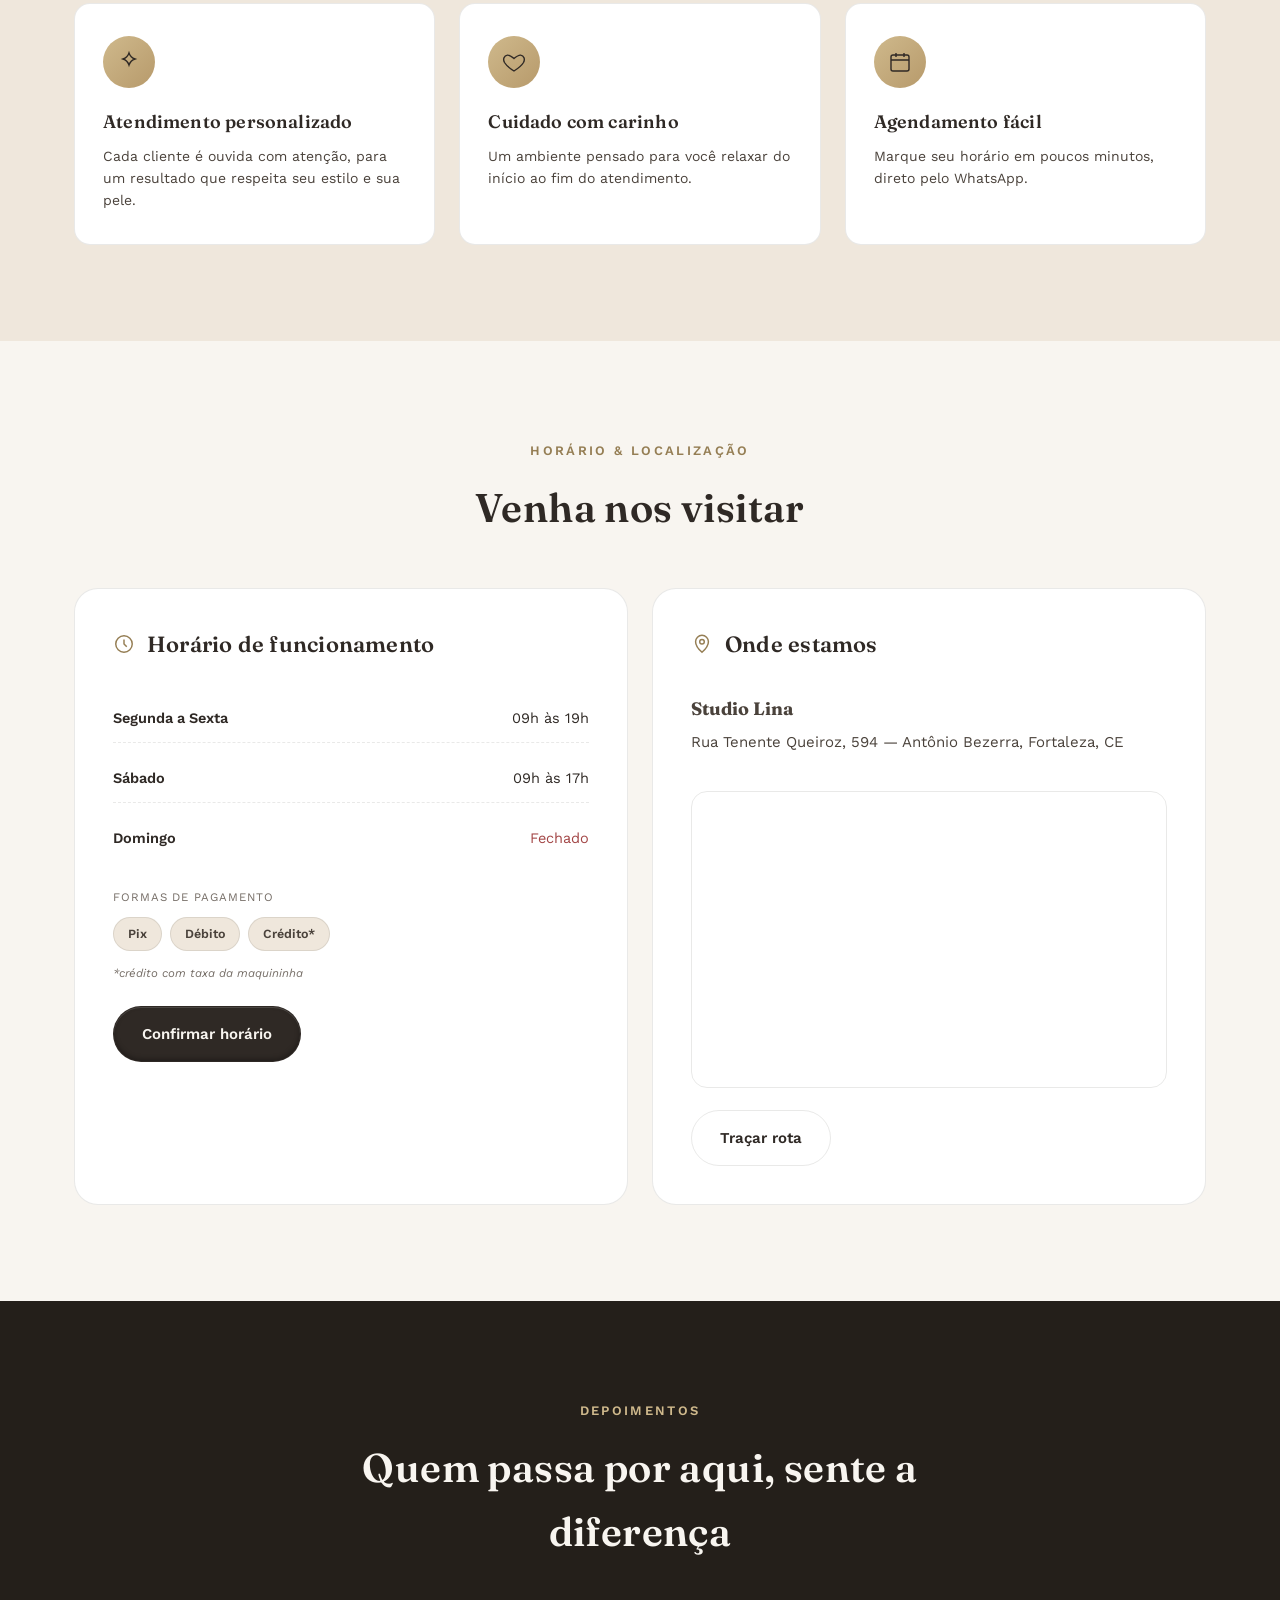
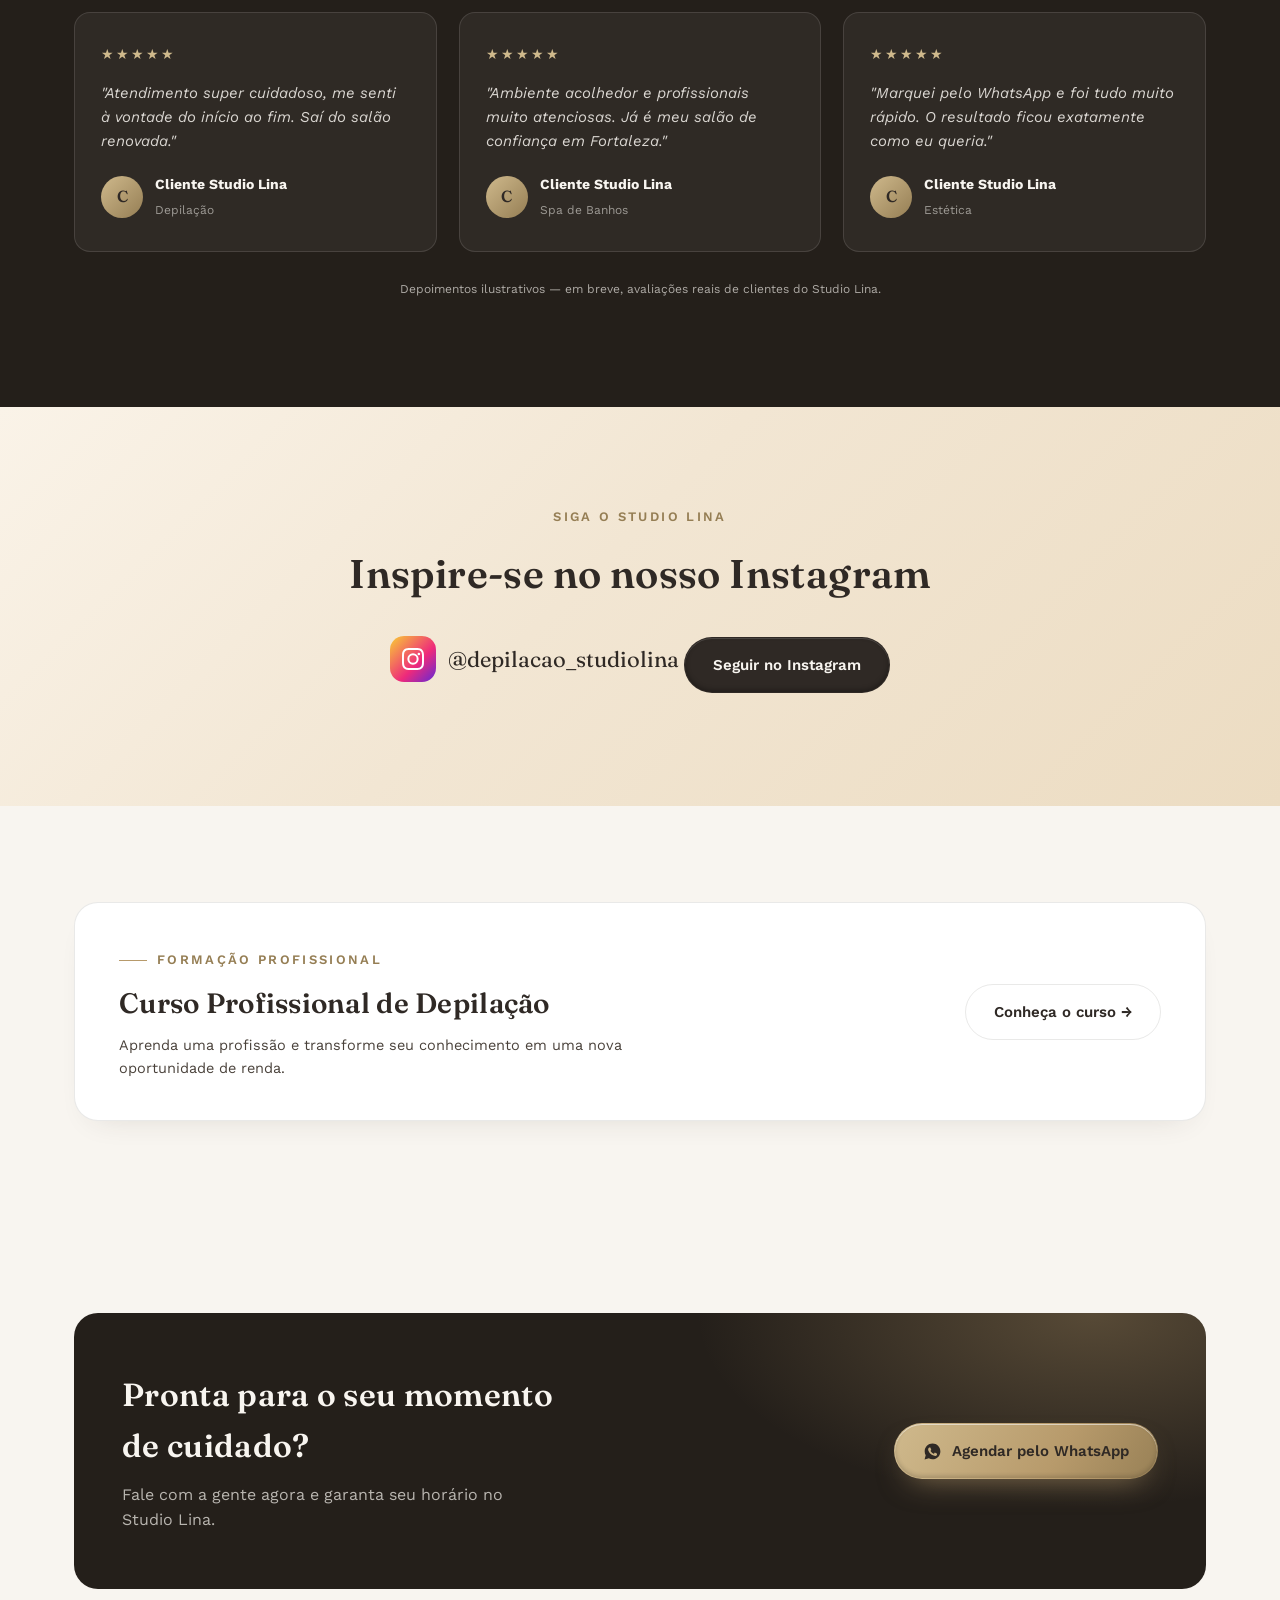
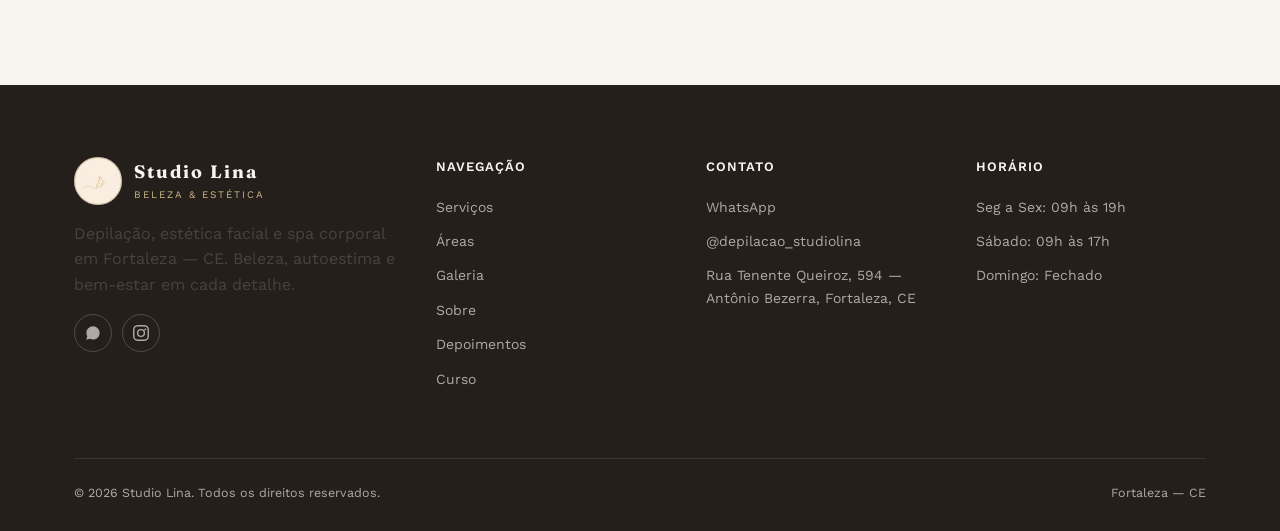
==== commit 8d5eb529: "Atualiza fotos reais das areas, galeria, secao Sobre e ajusta zoom do hero Substitui as fotos de Vir" ====
--- a/index.html
+++ b/index.html
@@ -153,7 +153,7 @@
         <div class="hero-frame">
           <picture>
             <source type="image/webp" srcset="assets/img/curso-hero-sm.webp 460w, assets/img/curso-hero.webp 900w" sizes="(max-width:767px) 220px, (max-width:900px) 340px, 420px">
-            <img src="assets/img/curso-hero.jpg" srcset="assets/img/curso-hero-sm.jpg 460w, assets/img/curso-hero.jpg 900w" sizes="(max-width:767px) 220px, (max-width:900px) 340px, 420px" alt="Cliente do Studio Lina em Fortaleza" width="524" height="1536" loading="eager">
+            <img src="assets/img/curso-hero.jpg" srcset="assets/img/curso-hero-sm.jpg 460w, assets/img/curso-hero.jpg 900w" sizes="(max-width:767px) 220px, (max-width:900px) 340px, 420px" alt="Cliente do Studio Lina em Fortaleza" width="580" height="1536" loading="eager">
           </picture>
         </div>
       </div>
@@ -212,7 +212,7 @@
           <div class="area-media">
             <picture>
               <source type="image/webp" srcset="assets/img/areas/buco-sm.webp 420w, assets/img/areas/buco.webp 700w" sizes="(max-width:560px) 90vw, (max-width:900px) 45vw, 380px">
-              <img src="assets/img/areas/buco.jpg" srcset="assets/img/areas/buco-sm.jpg 420w, assets/img/areas/buco.jpg 700w" sizes="(max-width:560px) 90vw, (max-width:900px) 45vw, 380px" alt="Buço — depilação" loading="lazy" style="object-position:25% 50%">
+              <img src="assets/img/areas/buco.jpg" srcset="assets/img/areas/buco-sm.jpg 420w, assets/img/areas/buco.jpg 700w" sizes="(max-width:560px) 90vw, (max-width:900px) 45vw, 380px" alt="Buço — depilação" loading="lazy">
             </picture>
           </div>
           <h3 class="area-name">Buço</h3>
@@ -472,18 +472,18 @@
         <p>Acompanhe mais fotos do nosso espaço pelo Instagram <a class="link-inline" href="https://www.instagram.com/depilacao_studiolina/" target="_blank" rel="noopener">@depilacao_studiolina</a>.</p>
       </div>
       <div class="gallery-grid">
-        <figure class="gallery-item" data-full="assets/img/salao-lounge.jpg">
-          <picture>
-            <source type="image/webp" srcset="assets/img/salao-lounge-sm.webp 460w, assets/img/salao-lounge.webp 800w" sizes="(max-width:720px) 90vw, 560px">
-            <img src="assets/img/salao-lounge.jpg" srcset="assets/img/salao-lounge-sm.jpg 460w, assets/img/salao-lounge.jpg 800w" sizes="(max-width:720px) 90vw, 560px" alt="Sala de espera e manicure do Studio Lina" loading="lazy">
-          </picture>
-        </figure>
         <figure class="gallery-item" data-full="assets/img/sala-tratamento.jpg">
           <picture>
             <source type="image/webp" srcset="assets/img/sala-tratamento-sm.webp 460w, assets/img/sala-tratamento.webp 800w" sizes="(max-width:720px) 90vw, 560px">
             <img src="assets/img/sala-tratamento.jpg" srcset="assets/img/sala-tratamento-sm.jpg 460w, assets/img/sala-tratamento.jpg 800w" sizes="(max-width:720px) 90vw, 560px" alt="Sala de tratamento e depilação do Studio Lina" loading="lazy">
           </picture>
         </figure>
+        <figure class="gallery-item" data-full="assets/img/estudio-cadeiras.jpg">
+          <picture>
+            <source type="image/webp" srcset="assets/img/estudio-cadeiras-sm.webp 460w, assets/img/estudio-cadeiras.webp 800w" sizes="(max-width:720px) 90vw, 560px">
+            <img src="assets/img/estudio-cadeiras.jpg" srcset="assets/img/estudio-cadeiras-sm.jpg 460w, assets/img/estudio-cadeiras.jpg 800w" sizes="(max-width:720px) 90vw, 560px" alt="Ambiente do Studio Lina em Fortaleza" loading="lazy">
+          </picture>
+        </figure>
       </div>
     </div>
   </section>
@@ -494,8 +494,8 @@
       <div class="about-media reveal">
         <div class="frame">
           <picture>
-            <source type="image/webp" srcset="assets/img/salao-lounge-sm.webp 460w, assets/img/salao-lounge.webp 800w" sizes="(max-width:900px) 90vw, 480px">
-            <img src="assets/img/salao-lounge.jpg" srcset="assets/img/salao-lounge-sm.jpg 460w, assets/img/salao-lounge.jpg 800w" sizes="(max-width:900px) 90vw, 480px" alt="Ambiente interno do Studio Lina" width="700" height="930" loading="lazy">
+            <source type="image/webp" srcset="assets/img/sobre-ambiente-sm.webp 460w, assets/img/sobre-ambiente.webp 700w" sizes="(max-width:900px) 90vw, 480px">
+            <img src="assets/img/sobre-ambiente.jpg" srcset="assets/img/sobre-ambiente-sm.jpg 460w, assets/img/sobre-ambiente.jpg 700w" sizes="(max-width:900px) 90vw, 480px" alt="Ambiente do Studio Lina — Beleza, autoestima e confiança" width="700" height="930" loading="lazy">
           </picture>
         </div>
       </div>
--- a/assets/css/style.css
+++ b/assets/css/style.css
@@ -346,7 +346,7 @@
 
 .hero-visual{ position:relative; min-width:0; }
 .hero-frame{
-  position:relative; border-radius:var(--radius-lg); overflow:hidden; aspect-ratio:524/1536; max-width:370px; margin:0 auto;
+  position:relative; border-radius:var(--radius-lg); overflow:hidden; aspect-ratio:580/1536; max-width:370px; margin:0 auto;
   box-shadow:var(--shadow-soft); border:1px solid var(--border);
 }
 .hero-frame picture{ width:100%; height:100%; }
